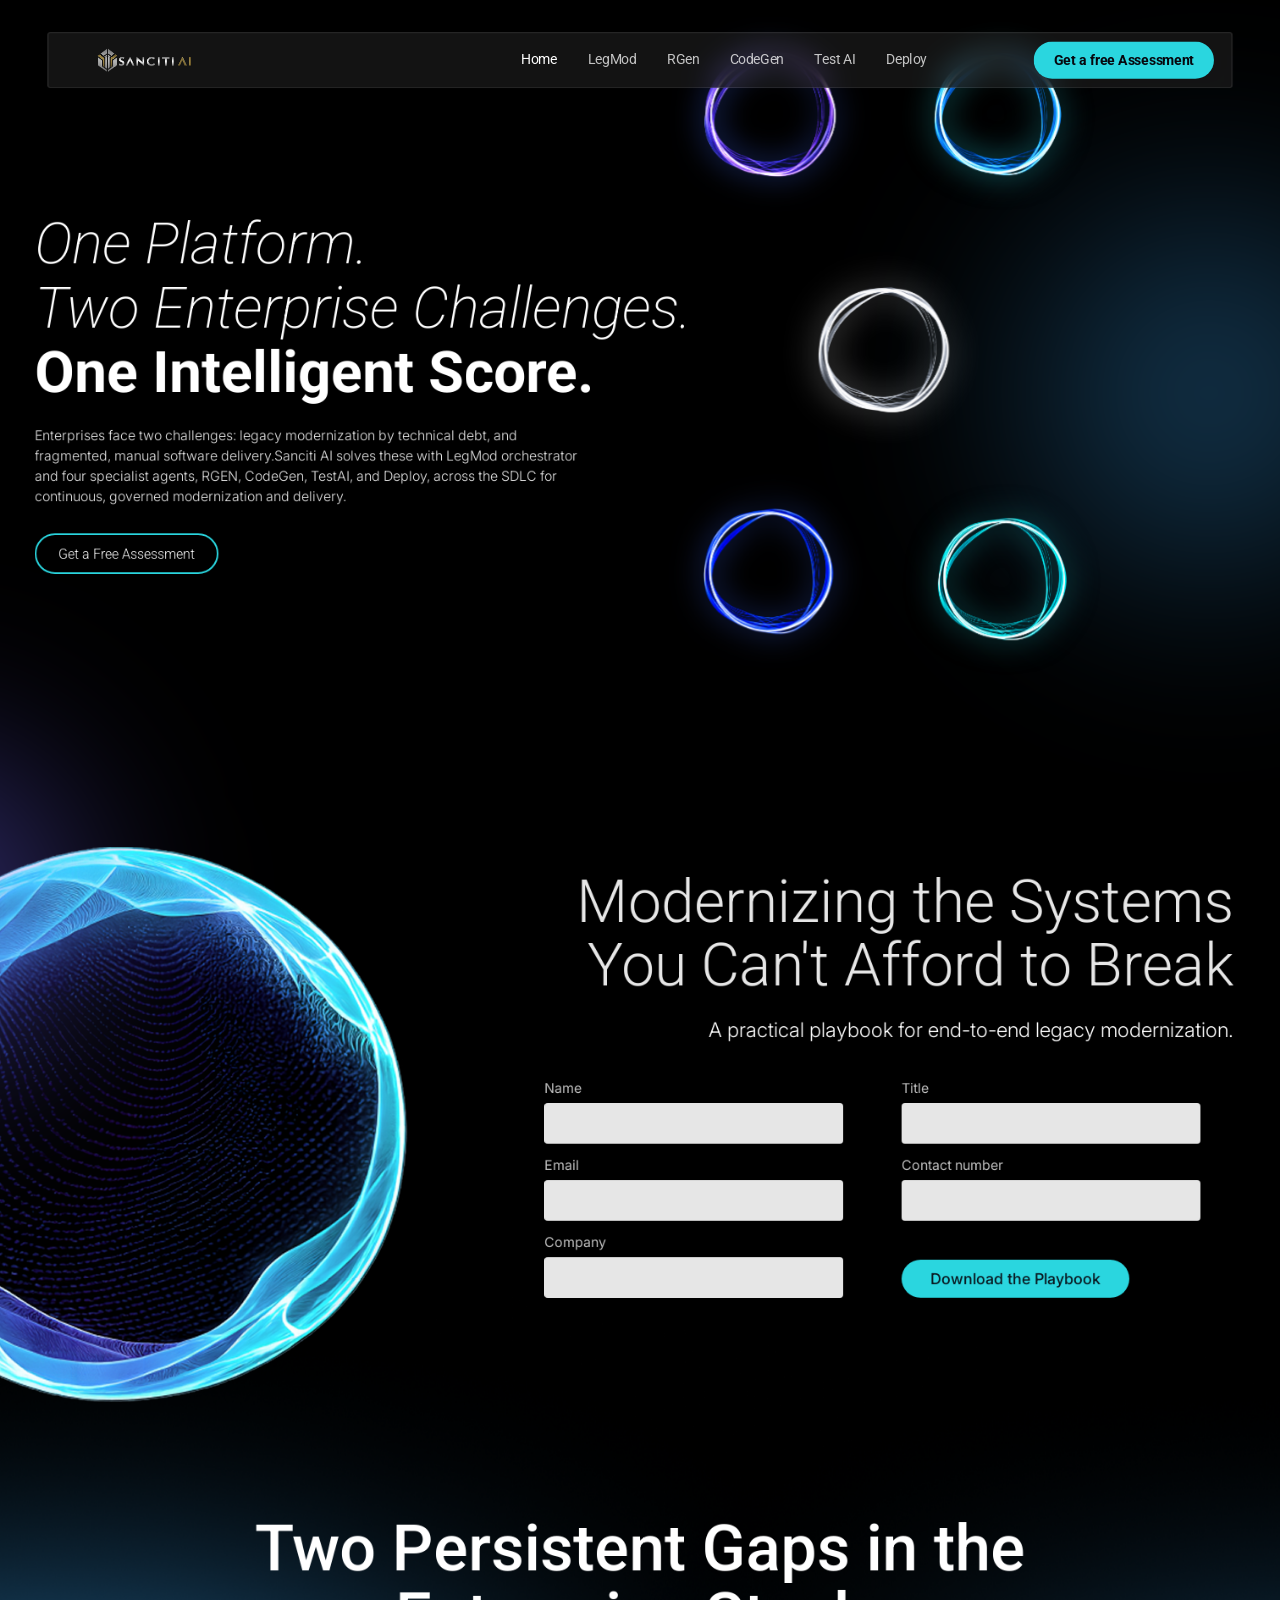
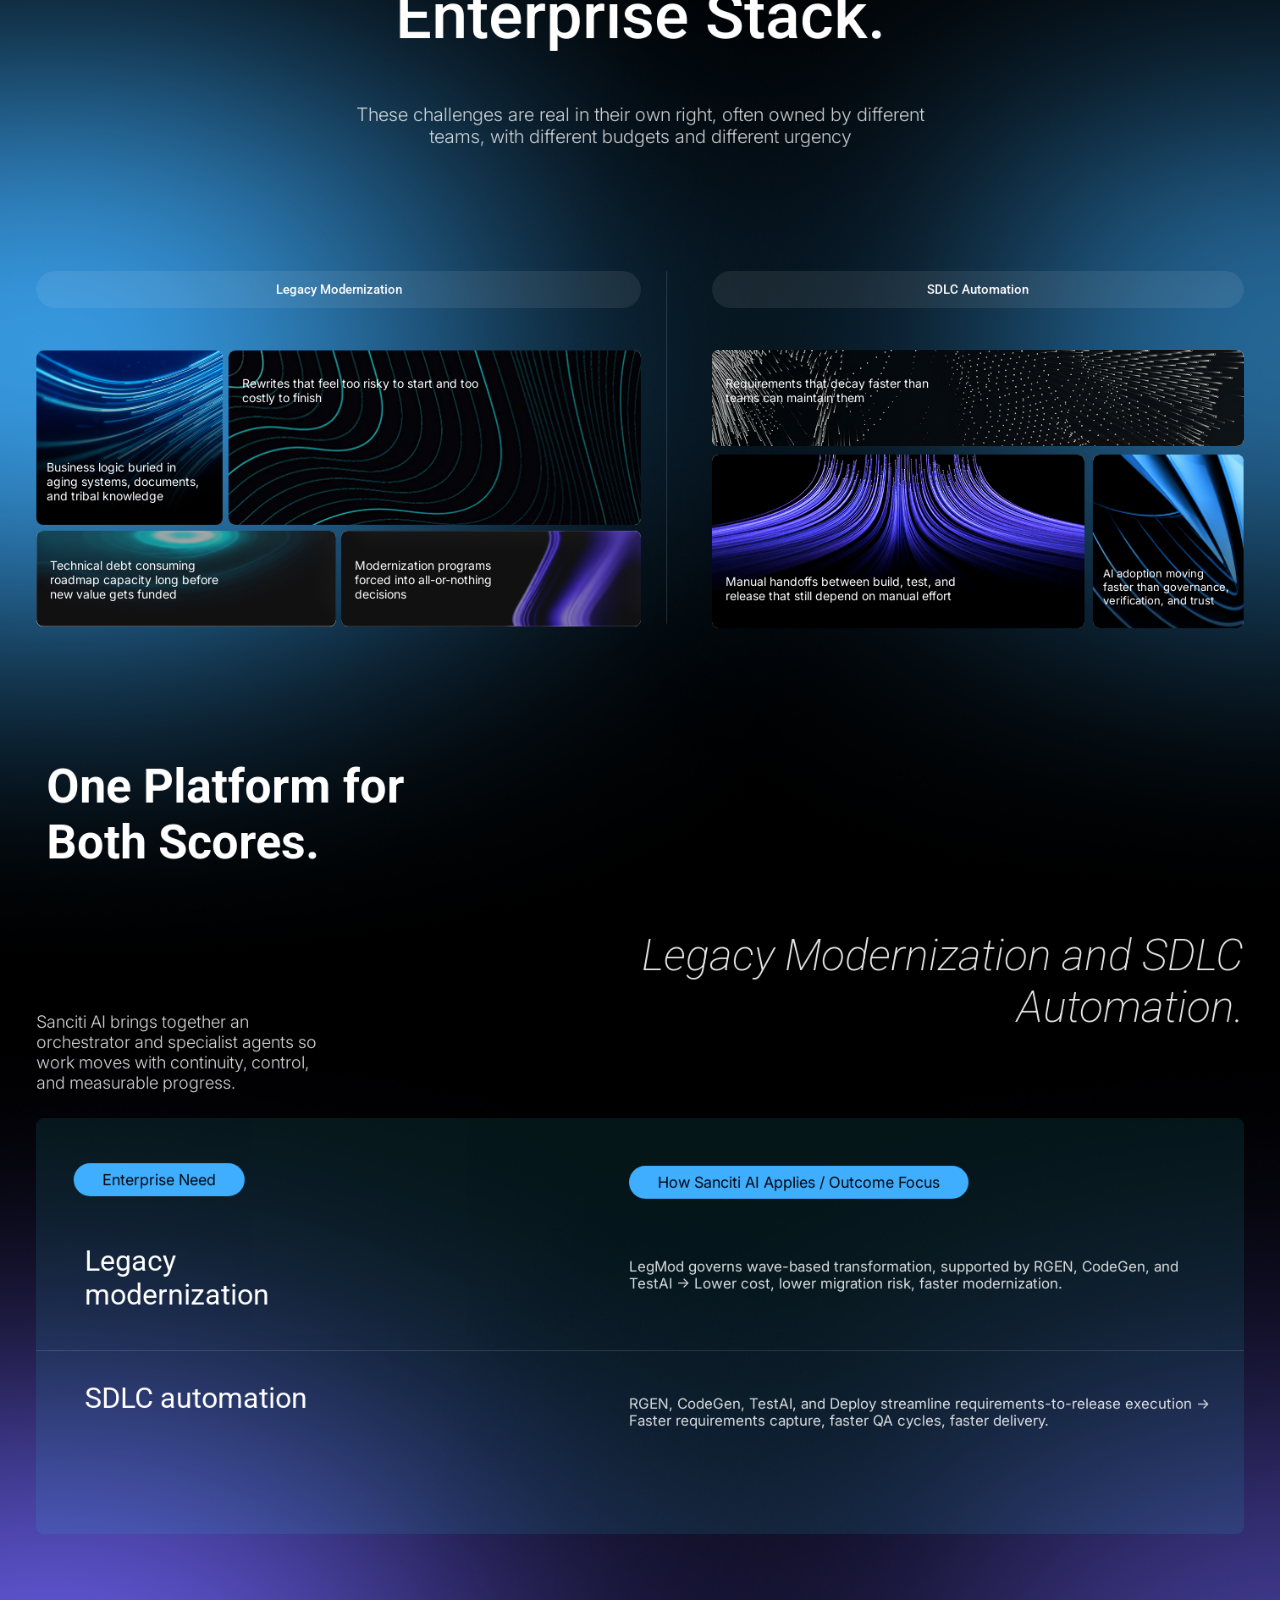
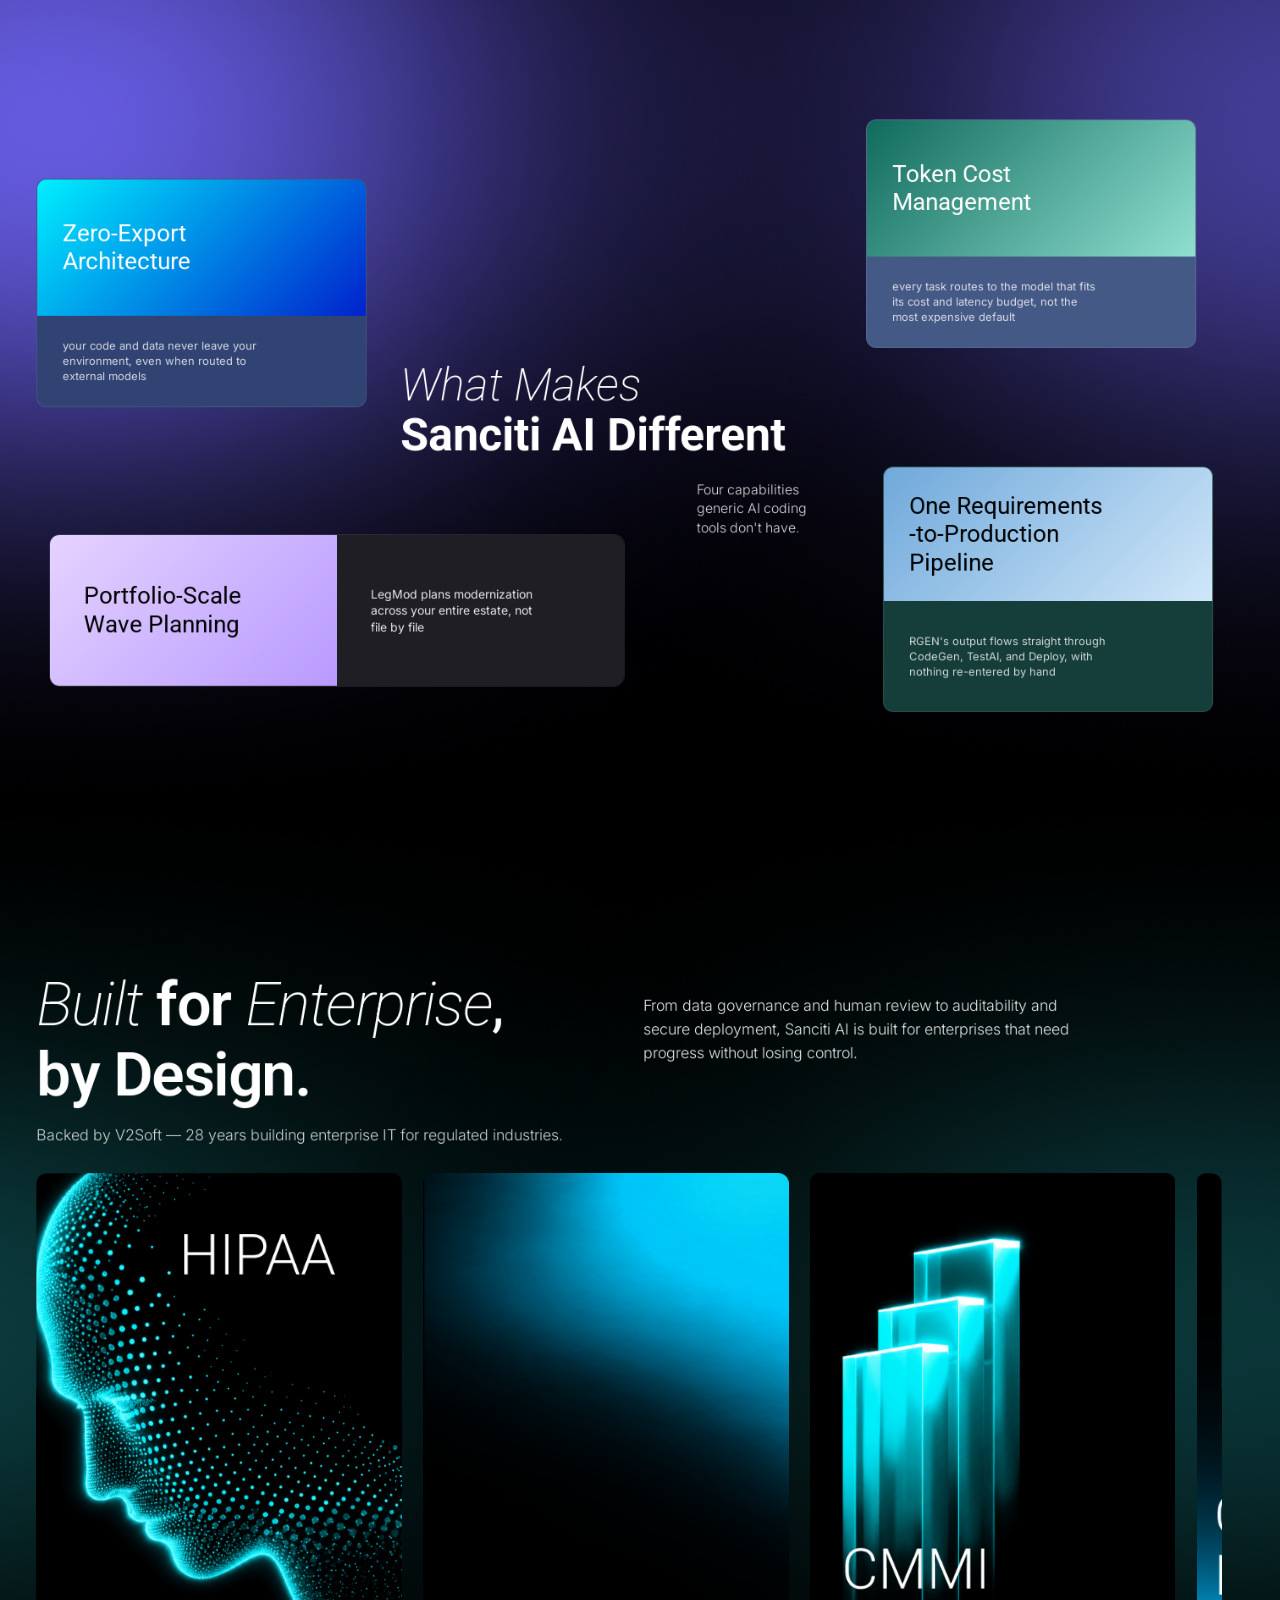
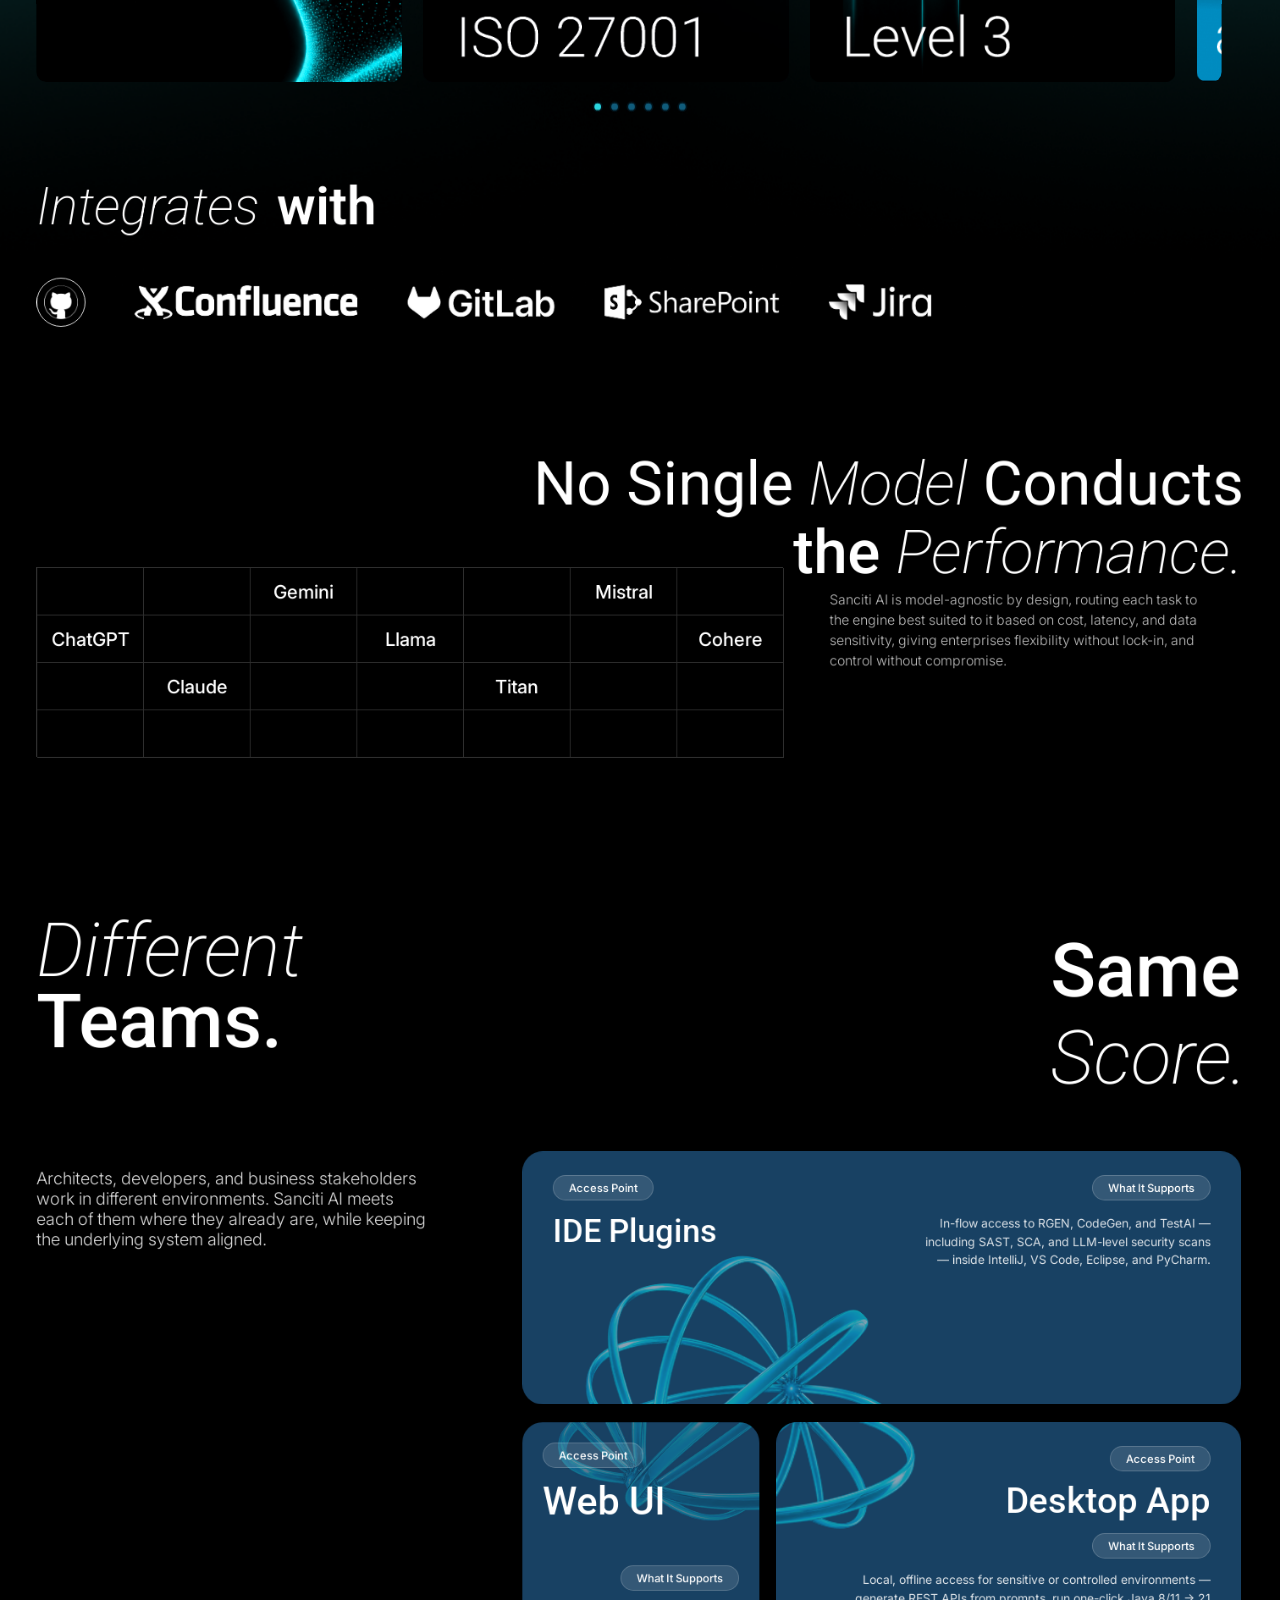
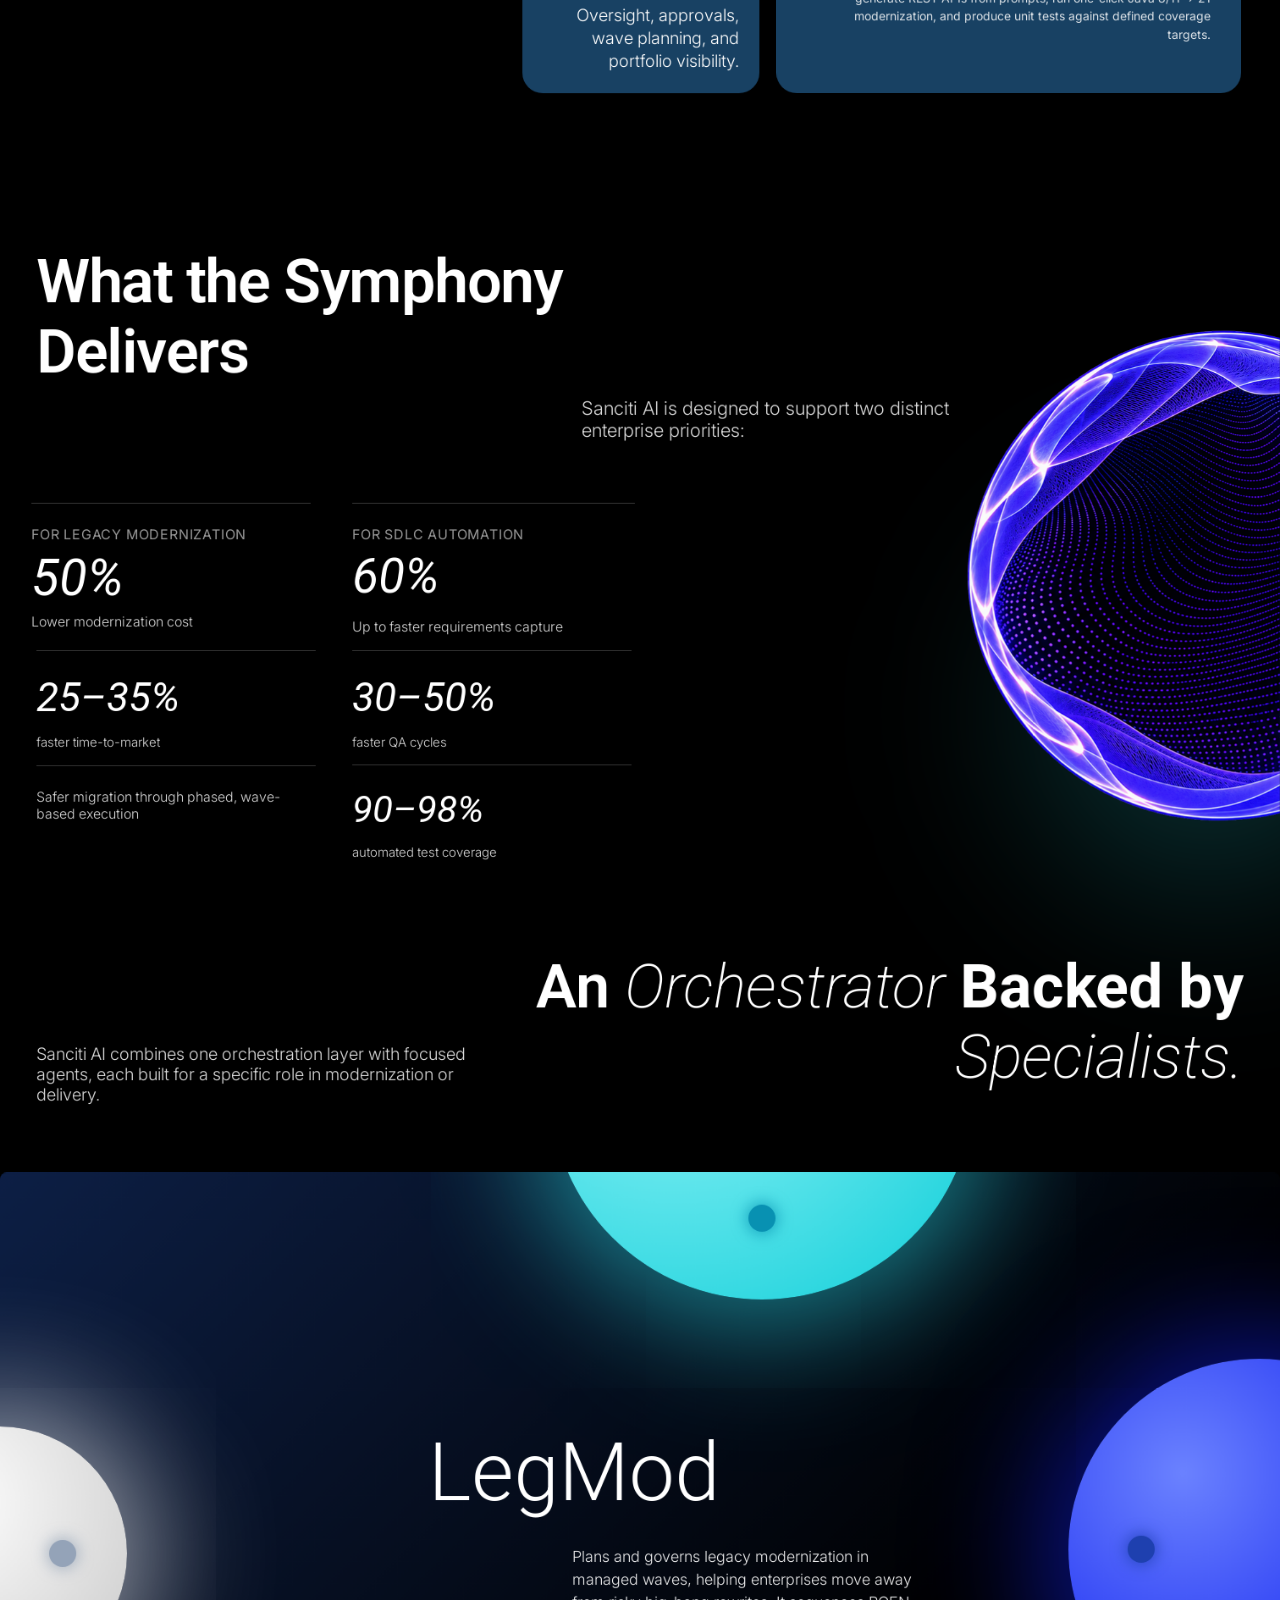
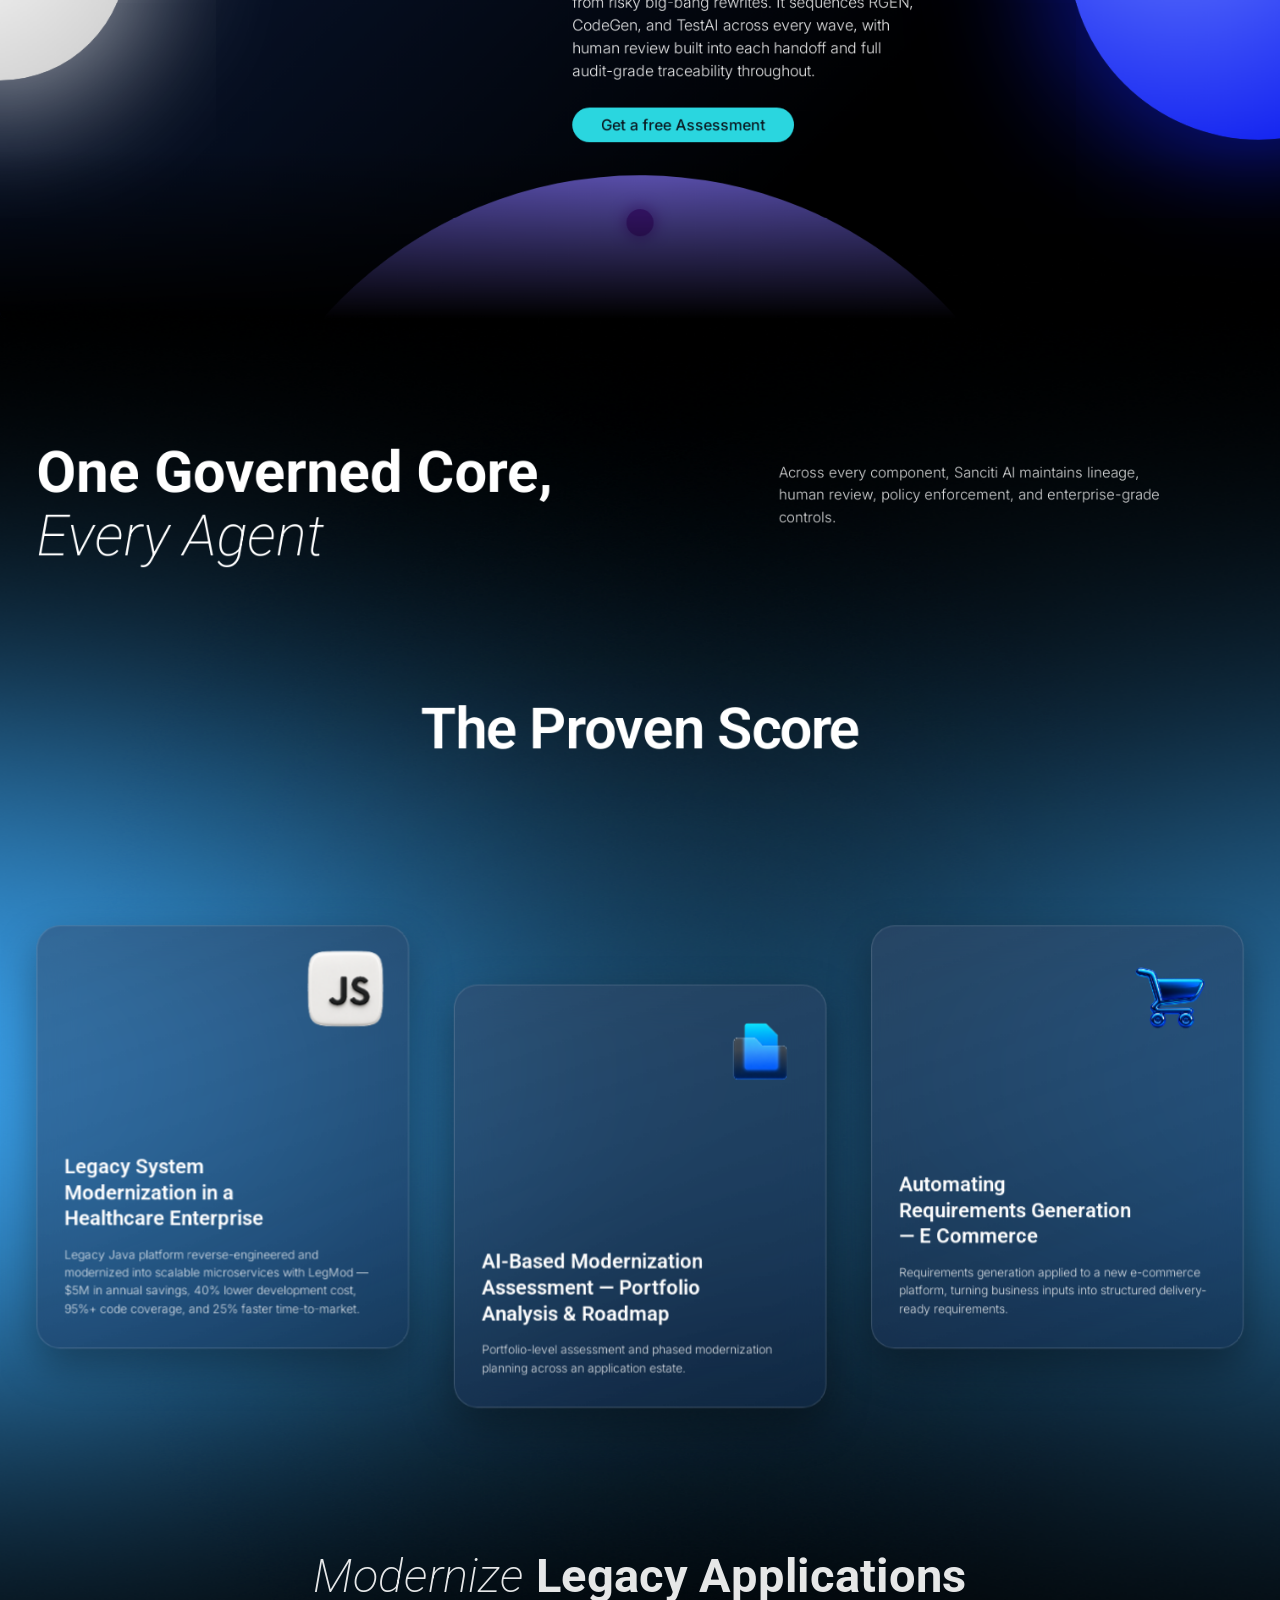
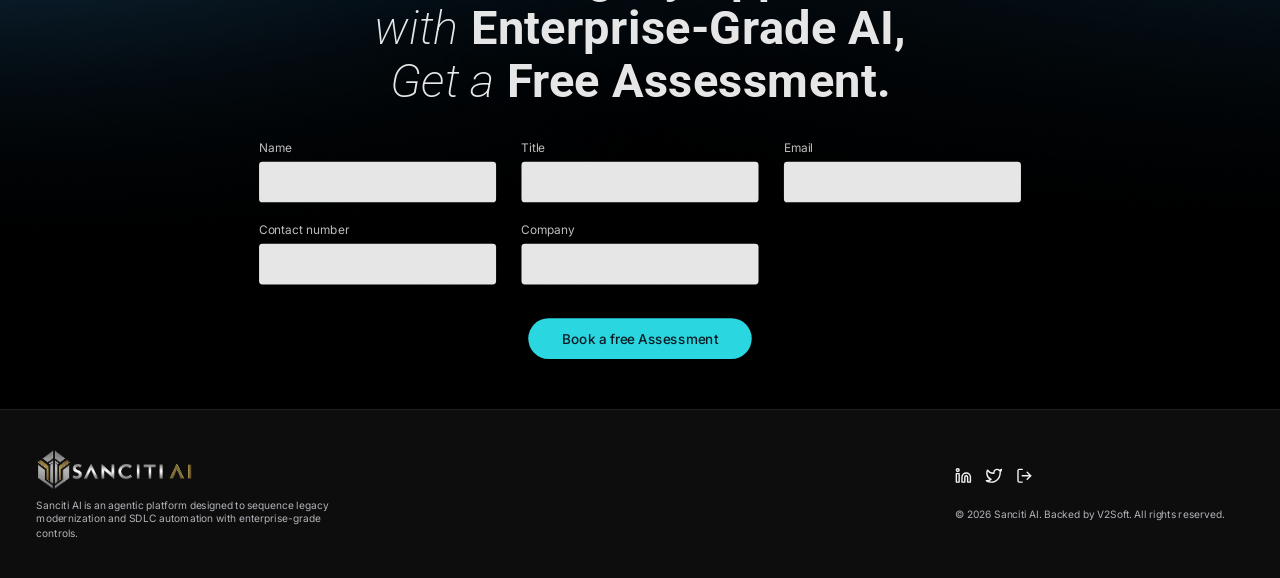
==== index.html @ f38baa2f "fix: use margin auto instead of transform for centering desktop nav to resolve bounding box overflow" ====
<!DOCTYPE html>

<html lang="en">

<head>
  <!-- Google Tag Manager -->
  <script>(function(w,d,s,l,i){w[l]=w[l]||[];w[l].push({'gtm.start':
  new Date().getTime(),event:'gtm.js'});var f=d.getElementsByTagName(s)[0],
  j=d.createElement(s),dl=l!='dataLayer'?'&l='+l:'';j.async=true;j.src=
  'https://www.googletagmanager.com/gtm.js?id='+i+dl;f.parentNode.insertBefore(j,f);
  })(window,document,'script','dataLayer','GTM-WQG8M7VG');</script>
  <!-- End Google Tag Manager -->
  <meta charset="utf-8" />
  <meta content="width=device-width, initial-scale=1.0" name="viewport" />
  <title>Sanciti AI — Agentic Legacy Modernization &amp; SDLC Automation</title>
  <link href="https://fonts.googleapis.com" rel="preconnect" />
  <link crossorigin="" href="https://fonts.gstatic.com" rel="preconnect" />
  <link
    href="https://fonts.googleapis.com/css2?family=Inter:ital,wght@0,300;0,400;0,500;0,600;1,300&amp;family=Roboto:ital,wght@0,100;0,200;0,300;0,400;0,500;0,700;1,100;1,200;1,300;1,400&amp;display=swap"
    rel="stylesheet" />
  <link href="assets/css/style.css" rel="stylesheet" />
</head>

<body>
  <!-- Google Tag Manager (noscript) -->
  <noscript><iframe src="https://www.googletagmanager.com/ns.html?id=GTM-WQG8M7VG"
  height="0" width="0" style="display:none;visibility:hidden"></iframe></noscript>
  <!-- End Google Tag Manager (noscript) -->
  <!-- ================= MOBILE HEADER (< 768px) ================= -->
  <header class="mobile-header" id="mobileHeader">
    <div class="mobile-header-inner">
      <a class="mobile-logo" href="index.html" aria-label="Sanciti AI">
        <img alt="Sanciti AI" src="assets/img/sancitiailogo.png" />
      </a>
      <div class="mobile-header-right">
        <a class="mobile-demo-btn pill" href="#playbook" id="mobileDemoBtn" onclick="scrollToAssessment(event)" style="background:var(--cyan);">
          <span style="color:var(--ink);">Get a free Assessment</span>
        </a>
        <button class="mobile-menu-toggle" id="mobileMenuToggle" aria-label="Toggle navigation" aria-expanded="false"
          onclick="toggleMobileMenu()">
          <span class="hamburger-bar"></span>
          <span class="hamburger-bar"></span>
          <span class="hamburger-bar"></span>
        </button>
      </div>
    </div>
    <!-- Mobile Navigation Drawer -->
    <div class="mobile-nav-drawer" id="mobileNavDrawer">
      <nav class="mobile-nav-links font-disp">
        <a href="index.html" class="mobile-nav-item active">Home</a>
        <a href="legmod.html" class="mobile-nav-item ">LegMod</a>
        <a href="rgen.html" class="mobile-nav-item ">RGen</a>
        <a href="codegen.html" class="mobile-nav-item ">CodeGen</a>
        <a href="testai.html" class="mobile-nav-item ">Test AI</a>
        <a href="deploy.html" class="mobile-nav-item ">Deploy</a>
        <div class="mobile-nav-cta pill" onclick="scrollToAssessment(event)" style="background:var(--cyan);">
          <span style="color:var(--ink);">Get a Free Assessment</span>
        </div>
      </nav>
    </div>
  </header>

  <!-- ================= MOBILE HERO SECTION (< 768px) ================= -->
  <section class="mobile-hero-section">
    <!-- Ambient Green Glow on left -->
    <div class="mobile-hero-glow-left">
      <img alt="" src="assets/img/greenbgglowleft.png" />
    </div>

    <div class="mobile-hero-content">
      <div class="mobile-hero-title font-disp">
        <div class="hero-line-italic">One Platform.</div>
        <div class="hero-line-italic">Two Enterprise Challenges.</div>
        <div class="hero-line-bold">One Intelligent Score.</div>
      </div>

      <div class="mobile-hero-desc font-body">
        <p>
          Enterprises are dealing with two pressing realities: legacy systems burdened by risk and technical debt, and
          software delivery cycles that remain fragmented, manual, and hard to govern.
        </p>
        <p>
          Sanciti AI is an agentic AI platform that resolves both — LegMod orchestrates four specialist agents, RGEN,
          CodeGen, TestAI, and Deploy, across the full SDLC, turning end-to-end legacy modernization and delivery into
          one governed, continuous system.
        </p>
      </div>

      <div class="mobile-hero-cta pill" onclick="scrollToAssessment(event)">
        <span>Get a Free Assessment</span>
      </div>

      <div class="mobile-hero-circle-wrap">
        <img class="mobile-hero-circle-img" src="assets/img/bluecirclespin.png" alt="Sanciti Ring" />
      </div>
    </div>
  </section>

  <!-- ================= MOBILE PLAYBOOK SECTION (< 768px) ================= -->
  <section class="mobile-playbook-section" id="playbook">
    <div class="mobile-playbook-content">
      <h2 class="mobile-playbook-title font-disp">
        <span style="font-weight:200; font-style:italic;">Modernize</span> <span style="font-weight:700;">Legacy
          Applications</span><br />
        <span style="font-weight:200; font-style:italic;">with</span> <span style="font-weight:700;">Enterprise-Grade
          AI,</span><br />
        <span style="font-weight:200; font-style:italic;">Get a</span> <span style="font-weight:700;">Free
          Assessment.</span>
      </h2>

      <form class="mobile-playbook-form" action="submit_form.php" method="POST"
        onsubmit="handlePlaybookDownload(event)">
        <input type="hidden" name="source" value="index" />
        <div class="mobile-form-group">
          <label class="mobile-form-label font-body">Name</label>
          <input class="mobile-form-input font-body" name="Name" type="text" placeholder="" required />
        </div>

        <div class="mobile-form-group">
          <label class="mobile-form-label font-body">Title</label>
          <input class="mobile-form-input font-body" name="Title" type="text" placeholder="" required />
        </div>

        <div class="mobile-form-group">
          <label class="mobile-form-label font-body">Email</label>
          <input class="mobile-form-input font-body" name="Email" type="email" placeholder="" required />
        </div>

        <div class="mobile-form-group">
          <label class="mobile-form-label font-body">Contact number</label>
          <input class="mobile-form-input font-body" name="Contact number" type="tel" placeholder="" required />
        </div>

        <div class="mobile-form-group">
          <label class="mobile-form-label font-body">Company</label>
          <input class="mobile-form-input font-body" name="Company" type="text" placeholder="" required />
        </div>
        <button class="mobile-playbook-btn pill" type="submit">
          <span>Book a free Assessment</span>
        </button>
      </form>

      <hr class="mobile-playbook-hr" />
    </div>
  </section>

  <!-- ================= MOBILE GAPS SECTION (< 768px) ================= -->
  <section class="mobile-gaps-section">
    <!-- Ambient Blue Glows for Mobile -->
    <div class="mobile-gaps-glow-left">
      <img src="assets/img/bluebgglowleft.png" alt="" />
    </div>
    <div class="mobile-gaps-glow-right">
      <img src="assets/img/bluebgglowright.png" alt="" />
    </div>

    <div class="mobile-gaps-header">
      <h2 class="mobile-gaps-title font-disp">Two Persistent Gaps in the<br />Enterprise Stack.</h2>
      <p class="mobile-gaps-subtitle font-body">
        These challenges are real in their own right, often owned by different teams, with different budgets and
        different urgency.
      </p>
    </div>

    <!-- Legacy Modernization Card -->
    <div class="mobile-gap-card">
      <div class="mobile-gap-badge font-body">Legacy Modernization</div>
      <div class="mobile-gap-slider-wrapper">
        <div class="mobile-gap-slider">
          <!-- Card 1 -->
          <div class="mobile-inner-card">
            <img src="assets/img/legacymodernizationone.png" alt="" />
            <div class="mobile-inner-overlay"></div>
            <p class="font-body">Business logic buried in aging systems, documents, and tribal knowledge</p>
          </div>
          <!-- Card 2 -->
          <div class="mobile-inner-card">
            <img src="assets/img/legacymodernizationtwo.png" alt="" />
            <div class="mobile-inner-overlay"></div>
            <p class="font-body">Rewrites that feel too risky to start and too costly to finish</p>
          </div>
          <!-- Card 3 -->
          <div class="mobile-inner-card">
            <img src="assets/img/legacymodernizationthree.png" alt="" />
            <div class="mobile-inner-overlay"></div>
            <p class="font-body">Technical debt consuming roadmap capacity long before new value gets funded</p>
          </div>
          <!-- Card 4 -->
          <div class="mobile-inner-card">
            <img src="assets/img/legacymodernizationfour.png" alt="" />
            <div class="mobile-inner-overlay"></div>
            <p class="font-body">Modernization programs forced into all-or-nothing decisions</p>
          </div>
        </div>
      </div>
    </div>

    <!-- SDLC Automation Card -->
    <div class="mobile-gap-card">
      <div class="mobile-gap-badge font-body">SDLC Automation</div>
      <div class="mobile-gap-slider-wrapper">
        <div class="mobile-gap-slider">
          <!-- Card 1 -->
          <div class="mobile-inner-card">
            <img src="assets/img/sdlcautomationone.png" alt="" />
            <div class="mobile-inner-overlay"></div>
            <p class="font-body">Requirements that decay faster than teams can maintain them</p>
          </div>
          <!-- Card 2 -->
          <div class="mobile-inner-card">
            <img src="assets/img/sdlcautomationtwo.png" alt="" />
            <div class="mobile-inner-overlay"></div>
            <p class="font-body">Manual handoffs between build, test, and release that still depend on manual effort</p>
          </div>
          <!-- Card 3 -->
          <div class="mobile-inner-card">
            <img src="assets/img/sdlcautomationthree.png" alt="" />
            <div class="mobile-inner-overlay"></div>
            <p class="font-body">AI adoption moving faster than governance, verification, and trust</p>
          </div>
        </div>
      </div>
    </div>
  </section>

  <!-- ================= MOBILE ONE PLATFORM SECTION (< 768px) ================= -->
  <section class="mobile-platform-section">
    <!-- Background Purple Glows -->
    <div class="mobile-platform-glow-left">
      <img alt="" src="assets/img/purplebgglowleft.png" />
    </div>
    <div class="mobile-platform-glow-right">
      <img alt="" src="assets/img/purplebgglowright.png" />
    </div>

    <div class="mobile-platform-header">
      <h2 class="mobile-platform-title font-disp">One Platform for<br />Both Scores.</h2>
      <div class="mobile-platform-subtitle font-disp">
        Legacy Modernization<br />
        <span style="color: rgba(255,255,255,0.7);">and SDLC Automation.</span>
      </div>
      <p class="mobile-platform-desc font-body">
        Sanciti AI brings together an orchestrator and specialist agents so work moves with continuity, control, and
        measurable progress.
      </p>
    </div>

    <div class="mobile-platform-card">
      <div class="mobile-platform-item">
        <h3 class="font-disp">Legacy Modernization <span>(Enterprise Need)</span></h3>
        <span class="mobile-platform-focus font-body">(How Sanciti AI Applies / Outcome Focus)</span>
        <p class="font-body">LegMod governs wave-based transformation, supported by RGEN, CodeGen, and TestAI &rarr;
          Lower cost, lower migration risk, faster modernization.</p>
      </div>

      <div class="mobile-platform-divider"></div>

      <div class="mobile-platform-item">
        <h3 class="font-disp">SDLC Automation <span>(Enterprise Need)</span></h3>
        <span class="mobile-platform-focus font-body">(How Sanciti AI Applies / Outcome Focus)</span>
        <p class="font-body">RGEN, CodeGen, TestAI, and Deploy streamline requirements-to-release execution &rarr;
          Faster requirements capture, faster QA cycles, faster delivery.</p>
      </div>
    </div>
  </section>

  <!-- ================= MOBILE DIFFERENT SECTION (< 768px) ================= -->
  <section class="mobile-different-section">
    <div class="mobile-different-header">
      <h2 class="mobile-different-title font-disp">What Makes<br /><strong>Sanciti AI Different</strong></h2>
      <p class="mobile-different-subtitle font-body">
        Four capabilities generic AI<br />coding tools don't have.
      </p>
    </div>

    <div class="mobile-different-slider-wrapper">
      <div class="mobile-different-slider">
        <!-- Card 1 -->
        <div class="mobile-diff-card card-blue font-body">
          <h3 class="font-disp">Zero-Export<br />Architecture</h3>
          <p>Your code and data never leave your environment, even when routed to external models.</p>
        </div>
        <!-- Card 2 -->
        <div class="mobile-diff-card card-purple font-body">
          <h3 class="font-disp">Portfolio-Scale<br />Wave Planning</h3>
          <p>LegMod plans modernization across your entire estate, not file by file.</p>
        </div>
        <!-- Card 3 -->
        <div class="mobile-diff-card card-cyan font-body">
          <h3 class="font-disp">Token Cost<br />Management</h3>
          <p>Every task routes to the model that fits its cost and latency budget, not the most expensive default.</p>
        </div>
        <!-- Card 4 -->
        <div class="mobile-diff-card card-lightblue font-body">
          <h3 class="font-disp">One Requirements-to-<br />Production Pipeline</h3>
          <p>RGEN's output flows straight through CodeGen, TestAI, and Deploy, with nothing re-entered by hand.</p>
        </div>
      </div>
    </div>
  </section>

  <!-- ================= MOBILE BUILT FOR ENTERPRISE SECTION (< 768px) ================= -->
  <section class="mobile-enterprise-section">
    <div class="mobile-enterprise-header">
      <h2 class="mobile-enterprise-title font-disp">
        <span style="font-style:italic; font-weight:300;">Built</span> <strong>for</strong> <span
          style="font-style:italic; font-weight:300;">Enterprise,</span><br />
        <strong>by Design.</strong>
      </h2>
      <p class="mobile-enterprise-desc font-body">
        From data governance and human review to auditability and secure deployment, Sanciti AI is built for enterprises
        that need progress without losing control.
      </p>
      <p class="mobile-enterprise-subdesc font-body">
        Backed by V2Soft — 28 years building enterprise IT for regulated industries.
      </p>
    </div>

    <div class="mobile-enterprise-slider-wrapper">
      <div class="mobile-enterprise-slider">
        <!-- 1. HIPAA Card -->
        <div class="mobile-ent-card">
          <img alt="HIPAA" src="assets/img/hipaa.png" />
        </div>

        <!-- 2. ISO 27001 Card -->
        <div class="mobile-ent-card">
          <img alt="ISO 27001" src="assets/img/iso.png" />
        </div>

        <!-- 3. CMMI Level 3 Card -->
        <div class="mobile-ent-card">
          <img alt="CMMI Level 3" src="assets/img/cmmi.png" />
        </div>

        <!-- 4. OWASP & NIST alignment Card -->
        <div class="mobile-ent-card">
          <img alt="OWASP & NIST alignment" src="assets/img/owasp_nist.png" />
        </div>

        <!-- 5. Single-tenant VPC security Card -->
        <div class="mobile-ent-card">
          <img alt="Single-tenant VPC security" src="assets/img/single_tenant.png" />
        </div>

        <!-- 6. Audit-grade traceability Card -->
        <div class="mobile-ent-card">
          <img alt="Audit-grade traceability" src="assets/img/audit_grade.png" />
        </div>
      </div>
    </div>

    <!-- Dots Pagination -->
    <div id="mobile-ent-dots" class="mobile-slider-dots"
      style="display:flex; justify-content:center; gap:8px; margin-top:24px; padding-bottom:12px;">
      <div class="slider-dot active" onclick="scrollToEntCard(0, true)"
        style="width:12px; height:12px; border-radius:50%; background:#2ad6df; border:2px solid #00121a; cursor:pointer; transition:0.3s;">
      </div>
      <div class="slider-dot" onclick="scrollToEntCard(1, true)"
        style="width:12px; height:12px; border-radius:50%; background:#105b7a; border:2px solid #00121a; cursor:pointer; transition:0.3s;">
      </div>
      <div class="slider-dot" onclick="scrollToEntCard(2, true)"
        style="width:12px; height:12px; border-radius:50%; background:#105b7a; border:2px solid #00121a; cursor:pointer; transition:0.3s;">
      </div>
      <div class="slider-dot" onclick="scrollToEntCard(3, true)"
        style="width:12px; height:12px; border-radius:50%; background:#105b7a; border:2px solid #00121a; cursor:pointer; transition:0.3s;">
      </div>
      <div class="slider-dot" onclick="scrollToEntCard(4, true)"
        style="width:12px; height:12px; border-radius:50%; background:#105b7a; border:2px solid #00121a; cursor:pointer; transition:0.3s;">
      </div>
      <div class="slider-dot" onclick="scrollToEntCard(5, true)"
        style="width:12px; height:12px; border-radius:50%; background:#105b7a; border:2px solid #00121a; cursor:pointer; transition:0.3s;">
      </div>
    </div>
  </section>

  <!-- ================= MOBILE INTEGRATES WITH SECTION (< 768px) ================= -->
  <section class="mobile-integrates-section">
    <h2 class="mobile-integrates-title font-disp">
      <span>INTEGRATES</span> <strong>WITH</strong>
    </h2>

    <div class="mobile-integrates-logos">
      <!-- Row 1: GitHub, Confluence, GitLab -->
      <div class="mobile-integrates-row">
        <div class="mobile-logo-github">
          <img alt="GitHub" src="assets/img/github.png" />
        </div>
        <div class="mobile-logo-item">
          <img alt="Confluence" src="assets/img/confluence.png" />
        </div>
        <div class="mobile-logo-item">
          <img alt="GitLab" src="assets/img/gitlab.png" />
        </div>
      </div>

      <!-- Row 2: SharePoint, Jira -->
      <div class="mobile-integrates-row">
        <div class="mobile-logo-item">
          <img alt="SharePoint" src="assets/img/sharepoint.png" />
        </div>
        <div class="mobile-logo-item">
          <img alt="Jira" src="assets/img/jira.png" />
        </div>
      </div>
    </div>
  </section>

  <!-- ================= MOBILE NO SINGLE MODEL SECTION (< 768px) ================= -->
  <section class="mobile-nomodel-section">
    <!-- Blue Glow overlaying both sections -->
    <div
      style="position: absolute; left: -500px; top: -600px; width: 1600px; height: 1600px; z-index: -1; pointer-events: none; animation: glowFloat 8s infinite alternate ease-in-out;">
      <img src="assets/img/bluebgglowleft.png" alt=""
        style="width: 100%; height: 100%; object-fit: contain; opacity: 1;" />
    </div>

    <h2 class="mobile-nomodel-title font-disp">
      <strong>No Single</strong> <span>Model</span> <strong>Conducts the</strong><br />
      <span>Performance.</span>
    </h2>
    <p class="mobile-nomodel-desc font-body">
      Sanciti AI is model-agnostic by design, routing each task to the engine best suited to it based on cost, latency,
      and data sensitivity, giving enterprises flexibility without lock-in, and control without compromise.
    </p>

    <div class="mobile-nomodel-grid">
      <!-- Row 1 -->
      <div class="mobile-nomodel-cell">ChatGPT</div>
      <div class="mobile-nomodel-cell"></div>
      <div class="mobile-nomodel-cell">Gemini</div>
      <div class="mobile-nomodel-cell"></div>
      <div class="mobile-nomodel-cell">Cohere</div>
      <!-- Row 2 -->
      <div class="mobile-nomodel-cell"></div>
      <div class="mobile-nomodel-cell">Claude</div>
      <div class="mobile-nomodel-cell"></div>
      <div class="mobile-nomodel-cell">Llama</div>
      <div class="mobile-nomodel-cell"></div>
      <!-- Row 3 -->
      <div class="mobile-nomodel-cell"></div>
      <div class="mobile-nomodel-cell"></div>
      <div class="mobile-nomodel-cell"></div>
      <div class="mobile-nomodel-cell"></div>
      <div class="mobile-nomodel-cell">Titan</div>
      <!-- Row 4 -->
      <div class="mobile-nomodel-cell"></div>
      <div class="mobile-nomodel-cell"></div>
      <div class="mobile-nomodel-cell"></div>
      <div class="mobile-nomodel-cell">Mistral</div>
      <div class="mobile-nomodel-cell"></div>
    </div>
  </section>

  <!-- ================= MOBILE DIFFERENT TEAMS SECTION (< 768px) ================= -->
  <section class="mobile-teams-section">
    <h2 class="mobile-teams-title font-disp">
      <span>Different</span> Teams.<br />
      <strong>Same Score.</strong>
    </h2>
    <p class="mobile-teams-desc font-body">
      Architects, developers, and business stakeholders work in different environments. Sanciti AI meets each of them
      where they already are, while keeping the underlying system aligned.
    </p>

    <div class="mobile-teams-cards">
      <!-- Card 1: IDE Plugins -->
      <div class="mobile-team-card">
        <h3 class="team-card-title font-disp">
          IDE Plugins<br />
          <span>(Access Point)</span>
        </h3>
        <p class="team-card-subtitle font-body">What it supports</p>
        <p class="team-card-desc font-body">
          In-flow access to RGEN, CodeGen, and TestAI — including SAST, SCA, and LLM-level security scans — inside
          IntelliJ, VS Code, Eclipse, and PyCharm.
        </p>
      </div>

      <!-- Card 2: Desktop App -->
      <div class="mobile-team-card">
        <h3 class="team-card-title font-disp">
          Desktop App<br />
          <span>(Access Point)</span>
        </h3>
        <p class="team-card-subtitle font-body">What it supports</p>
        <p class="team-card-desc font-body">
          Local, offline access for sensitive or controlled environments — generate REST APIs from prompts, run
          one-click Java 8/11 → 21 modernization, and produce unit tests against defined coverage targets.
        </p>
      </div>

      <!-- Card 3: Web UI -->
      <div class="mobile-team-card">
        <h3 class="team-card-title font-disp">
          Web UI<br />
          <span>(Access Point)</span>
        </h3>
        <p class="team-card-subtitle font-body">What it supports</p>
        <p class="team-card-desc font-body">
          Oversight, approvals, wave planning, and portfolio visibility.
        </p>
      </div>
    </div>

    <!-- Dots Pagination -->
    <div id="mobile-team-dots" class="mobile-slider-dots"
      style="display:flex; justify-content:center; gap:8px; margin-top:24px; padding-bottom:12px;">
      <div class="slider-dot active" onclick="scrollToTeamCard(0)"
        style="width:12px; height:12px; border-radius:50%; background:#2ad6df; border:2px solid #00121a; cursor:pointer; transition:0.3s;">
      </div>
      <div class="slider-dot" onclick="scrollToTeamCard(1)"
        style="width:12px; height:12px; border-radius:50%; background:#105b7a; border:2px solid #00121a; cursor:pointer; transition:0.3s;">
      </div>
      <div class="slider-dot" onclick="scrollToTeamCard(2)"
        style="width:12px; height:12px; border-radius:50%; background:#105b7a; border:2px solid #00121a; cursor:pointer; transition:0.3s;">
      </div>
    </div>
  </section>

  <!-- ================= MOBILE SYMPHONY SECTION (< 768px) ================= -->
  <section class="mobile-symphony-section">
    <!-- Right side glow and image -->
    <div class="mobile-symphony-glow"></div>
    <img src="assets/img/symphonydelivers.png" class="mobile-symphony-graphic" alt="" />

    <!-- Header Content -->
    <div class="mobile-symphony-header">
      <h2 class="mobile-symphony-title font-disp">What the Symphony<br />Delivers</h2>
      <p class="mobile-symphony-subtitle font-body">Sanciti AI is designed<br />to support two distinct<br />enterprise
        priorities:</p>
    </div>

    <!-- Legacy Modernization -->
    <div class="mobile-symphony-group">
      <h3 class="symphony-group-title font-body">For Legacy Modernization</h3>

      <div class="symphony-stat-item">
        <p class="symphony-stat-value font-disp">50%</p>
        <p class="symphony-stat-desc font-body">Lower modernization cost</p>
      </div>

      <div class="symphony-stat-item">
        <p class="symphony-stat-value font-disp">25-35%</p>
        <p class="symphony-stat-desc font-body">faster time-to-market</p>
      </div>
    </div>

    <!-- SDLC Automation -->
    <div class="mobile-symphony-group">
      <h3 class="symphony-group-title font-body">For SDLC Automation</h3>

      <div class="symphony-stat-item">
        <p class="symphony-stat-value font-disp">60%</p>
        <p class="symphony-stat-desc font-body">Up to 60% faster requirements<br />capture</p>
      </div>

      <div class="symphony-stat-item">
        <p class="symphony-stat-value font-disp">30-50%</p>
        <p class="symphony-stat-desc font-body">faster QA cycles</p>
      </div>

      <div class="symphony-stat-item">
        <p class="symphony-stat-value font-disp">90-98%</p>
        <p class="symphony-stat-desc font-body">automated test coverage</p>
      </div>
    </div>
  </section>

  <!-- ================= MOBILE ORCHESTRATOR SECTION (< 768px) ================= -->
  <section class="mobile-orchestrator-section">
    <!-- Ambient Blue Glows for Mobile Orchestrator Section -->
    <div class="mobile-orch-glow-left">
      <img src="assets/img/bluebgglowleft.png" alt="" />
    </div>
    <div class="mobile-orch-glow-right">
      <img src="assets/img/bluebgglowright.png" alt="" />
    </div>

    <h2 class="mobile-orchestrator-title font-disp">
      <strong>An</strong> <span>Orchestrator</span> <strong>Backed<br />by</strong> <span>Specialists.</span>
    </h2>
    <p class="mobile-orchestrator-desc font-body">
      Sanciti AI combines one orchestration layer with focused agents, each built for a specific role in modernization
      or delivery.
    </p>
  </section>


  <div id="scaler">
    <div id="stage">
      <!-- ================= NAV ================= -->
      <div class="abs desktop-nav" style="left:0; right:0; margin:0 auto; top:38px; width:1400px; height:66px; z-index:50;">
        <div class="abs"
          style="left:0; top:0; width:100%; height:100%; background:rgba(30, 30, 30, 0.65); backdrop-filter:blur(16px); -webkit-backdrop-filter:blur(16px); border:1px solid rgba(255, 255, 255, 0.15); border-radius:4px;">
        </div>
        <a class="abs" href="index.html"
          style="left:59px; top:17px; display:flex; align-items:center; z-index:10;">
          <img alt="Sanciti AI" src="assets/img/sancitiailogo.png"
            style="height:32px; width:auto; object-fit:contain;" />
        </a>
        <div class="abs font-disp desktop-nav-menu"
          style="display:flex; align-items:center; left:560px; top:23px; width:600px; font-size:16px; gap:36px; color:#fff;">
          <span class="nav-link" style="color:#fff; cursor:pointer;" onclick="window.location.href='index.html';">Home</span>
          <span class="nav-link" style="color:rgba(255,255,255,.75); cursor:pointer;" onclick="window.location.href='legmod.html';">LegMod</span>
          <span class="nav-link" style="color:rgba(255,255,255,.75); cursor:pointer;" onclick="window.location.href='rgen.html';">RGen</span>
          <span class="nav-link" style="color:rgba(255,255,255,.75); cursor:pointer;" onclick="window.location.href='codegen.html';">CodeGen</span>
          <span class="nav-link" style="color:rgba(255,255,255,.75); cursor:pointer;" onclick="window.location.href='testai.html';">Test AI</span>
          <span class="nav-link" style="color:rgba(255,255,255,.75); cursor:pointer;" onclick="window.location.href='deploy.html';">Deploy</span>
        </div>
        <div class="abs pill"
          style="right:22px; top:11px; padding:0 24px; height:44px; background:var(--cyan); border-radius:999px; display:flex; align-items:center; justify-content:center; cursor:pointer;"
          onclick="scrollToAssessment(event)">
          <span class="font-disp" style="color:var(--ink); font-size:16px; font-weight:bold; white-space:nowrap;">Get a free Assessment</span>
        </div>
      </div>
      <!-- ================= HERO ================= -->
      <div class="abs desktop-hero" style="left:0; top:0; width:1512px; height:990px; z-index:1;">
        <div class="abs glow float-slower pulse"
          style="left:-382px; top:793px; width:569px; height:564px; background:radial-gradient(circle, rgba(115,104,255,.55), transparent 70%);">
        </div>
        <div class="abs glow float-slow"
          style="right:-260px; top:120px; width:687px; height:687px; background:radial-gradient(circle, rgba(63,174,255,.35), transparent 70%);">
        </div>
        <div class="abs reveal hero-text-section" style="left:41px; width:800px; display:flex; flex-direction:column;">
          <div class="font-disp" style="font-size:68px; line-height:1.12; color:#fff;">
            <div style="font-weight:200; font-style:italic;">One Platform.</div>
            <div style="font-weight:200; font-style:italic;">Two Enterprise Challenges.</div>
            <div style="font-weight:700;">One Intelligent Score.</div>
          </div>
          <p class="font-body"
            style="margin:24px 0 0; width:660px; font-size:16px; font-weight:300; line-height:1.5; color:rgba(255,255,255,.9);">
            Enterprises face two challenges: legacy modernization by technical debt, and fragmented, manual software
            delivery.Sanciti AI solves these with LegMod orchestrator and four specialist agents, RGEN, CodeGen, TestAI,
            and Deploy, across the SDLC for continuous, governed modernization and delivery.
          </p>
          <div class="pill" onclick="scrollToAssessment(event)"
            style="margin:32px 0 0; width:fit-content; border:2px solid var(--cyan); border-radius:70px; padding:12px 26px; cursor:pointer;">
            <span class="font-disp" style="font-weight:300; font-size:16px;">Get a Free Assessment</span>
          </div>
        </div>
        <div class="abs" style="left:772px; top:-100px; width:545px; height:750px; overflow:visible;">
          <!-- ring 1: blue -->
          <div class="abs hero-ring delay1" style="left:47px; top:145px; width:180px; height:180px;">
            <img src="assets/img/bluecirclespin.png" alt=""
              style="width:100%; height:100%; object-fit:contain; animation: spin-cw 16s linear infinite; filter: drop-shadow(0 0 18px rgba(63,110,255,.55));" />
          </div>
          <!-- ring 2: light blue -->
          <div class="abs hero-ring delay2" style="left:317px; top:145px; width:180px; height:180px;">
            <img src="assets/img/lbluecirclespin.png" alt=""
              style="width:100%; height:100%; object-fit:contain; animation: spin-ccw 20s linear infinite; filter: drop-shadow(0 0 18px rgba(42,214,223,.55));" />
          </div>
          <!-- ring 3: white, centre -->
          <div class="abs hero-ring delay3" style="left:182px; top:420px; width:180px; height:180px;">
            <img src="assets/img/whitecirclespin.png" alt=""
              style="width:100%; height:100%; object-fit:contain; animation: spin-cw 24s linear infinite; filter: drop-shadow(0 0 20px rgba(255,255,255,.45));" />
          </div>
          <!-- ring 4: blue, partial (bleeds below fold) -->
          <div class="abs hero-ring delay4" style="left:47px; top:685px; width:180px; height:180px;">
            <img src="assets/img/dbluecirclespin.png" alt=""
              style="width:100%; height:100%; object-fit:contain; animation: spin-ccw 18s linear infinite; filter: drop-shadow(0 0 18px rgba(63,110,255,.5));" />
          </div>
          <!-- ring 5: teal, partial (bleeds below fold) -->
          <div class="abs hero-ring delay5" style="left:317px; top:685px; width:180px; height:180px;">
            <img src="assets/img/greencirclespin.png" alt=""
              style="width:100%; height:100%; object-fit:contain; animation: spin-cw 22s linear infinite; filter: drop-shadow(0 0 18px rgba(42,214,223,.5));" />
          </div>
        </div>
      </div>
      <!-- decorative blob between hero and gaps -->
      <div class="abs glow float-slowest"
        style="left:-494px; top:391px; width:984px; height:658px; overflow:hidden; opacity:.8;">
        <img alt="" src="assets/img/image_2.png" style="width:100%; height:100%; object-fit:cover;" />
      </div>
      <!-- ================= TWO PERSISTENT GAPS ================= -->

      <!-- ================= MODERNIZING PLAYBOOK ================= -->
      <div id="playbook-desktop" class="abs desktop-playbook" style="left:0; top:990px; width:1512px; height:680px;">
        <div class="abs reveal"
          style="left:0; top:11px; width:560px; height:658px; overflow:hidden; opacity:1; display:flex; align-items:center; justify-content:flex-start;">
          <img alt="" src="assets/img/modernizing thesystems.png"
            style="max-width:100%; max-height:100%; object-fit:contain; object-position:left center;" />
        </div>
        <div class="abs reveal" style="left:643px; top:38px; width:814px;">
          <div style="text-align:right;">
            <p class="font-disp"
              style="font-size:70px; font-weight:300; color:rgba(255,255,255,.9); line-height:1.07; margin:0;">
              Modernizing the Systems<br />You Can't Afford to Break</p>
            <p class="font-body" style="font-size:24px; font-weight:300; margin-top:24px;">A practical playbook for
              end-to-end legacy modernization.</p>
          </div>
          <form action="submit_form.php" method="POST"
            style="display:grid; grid-template-columns:1fr 1fr; gap:15px 30px; margin-top:44px;"
            onsubmit="handlePlaybookDownload(event)">
            <input type="hidden" name="source" value="index" />
            <div style="display:flex; flex-direction:column; gap:8px;">
              <span class="font-body" style="font-size:16px; color:rgba(255,255,255,.75);">Name</span>
              <input name="Name"
                style="height:48px; width:90%; background:rgba(255,255,255,.9); border:none; border-radius:4px; padding:0 16px; font-size:16px;"
                type="text" required />
            </div>
            <div style="display:flex; flex-direction:column; gap:8px;">
              <span class="font-body" style="font-size:16px; color:rgba(255,255,255,.75);">Title</span>
              <input name="Title"
                style="height:48px; width:90%; background:rgba(255,255,255,.9); border:none; border-radius:4px; padding:0 16px; font-size:16px;"
                type="text" required />
            </div>
            <div style="display:flex; flex-direction:column; gap:8px;">
              <span class="font-body" style="font-size:16px; color:rgba(255,255,255,.75);">Email</span>
              <input name="Email"
                style="height:48px; width:90%; background:rgba(255,255,255,.9); border:none; border-radius:4px; padding:0 16px; font-size:16px;"
                type="email" required />
            </div>
            <div style="display:flex; flex-direction:column; gap:8px;">
              <span class="font-body" style="font-size:16px; color:rgba(255,255,255,.75);">Contact number</span>
              <input name="Contact number"
                style="height:48px; width:90%; background:rgba(255,255,255,.9); border:none; border-radius:4px; padding:0 16px; font-size:16px;"
                type="tel" required />
            </div>
            <div style="display:flex; flex-direction:column; gap:8px;">
              <span class="font-body" style="font-size:16px; color:rgba(255,255,255,.75);">Company</span>
              <input name="Company"
                style="height:48px; width:90%; background:rgba(255,255,255,.9); border:none; border-radius:4px; padding:0 16px; font-size:16px;"
                type="text" required />
            </div>
            <div style="display:flex; align-items:flex-end;">
              <button type="submit" class="pill"
                style="padding:12px 34px; background:var(--cyan); border:none; border-radius:50px; text-align:center; cursor:pointer;">
                <span class="font-body" style="font-size:18px; color:rgba(7,7,14,.9); font-weight:500;">Download the
                  Playbook</span>
              </button>
            </div>
          </form>
        </div>
      </div>
      <div class="abs desktop-gaps" style="left:0; top:1790px; width:1512px; height:1000px;">
        <!-- Background Ambient Blue Glows (Left and Right - Max Scope) -->
        <div class="abs"
          style="left:-260px; top:-260px; width:1450px; height:1550px; pointer-events:none; z-index:0; opacity:1; overflow:hidden;">
          <img alt="" src="assets/img/bluebgglowleft.png" style="width:100%; height:100%; object-fit:fill;" />
        </div>
        <div class="abs"
          style="right:-180px; top:-200px; width:1100px; height:1420px; pointer-events:none; z-index:0; opacity:1; overflow:hidden;">
          <img alt="" src="assets/img/bluebgglowright.png" style="width:100%; height:100%; object-fit:fill;" />
        </div>

        <div class="abs reveal font-disp"
          style="left:249px; top:0px; width:1014px; text-align:center; font-size:76px; font-weight:500; line-height:1.05; position:relative; z-index:1;">
          Two Persistent Gaps in the Enterprise Stack.
        </div>
        <p class="abs reveal font-body"
          style="left:406px; top:200px; width:700px; text-align:center; font-size:22px; font-weight:300; color:rgba(255,255,255,.8);">
          These challenges are real in their own right, often owned by different teams, with different budgets and
          different urgency
        </p>
        <!-- badges -->
        <div class="abs reveal"
          style="left:43px; top:420px; width:714px; height:44px; background:rgba(255,255,255,.08); border-radius:65px; display:flex; align-items:center; justify-content:center;">
          <span class="font-disp" style="font-size:15px; font-weight:500;">Legacy Modernization</span>
        </div>
        <div class="abs reveal"
          style="left:841px; top:420px; width:628px; height:44px; background:rgba(255,255,255,.08); border-radius:65px; display:flex; align-items:center; justify-content:center;">
          <span class="font-disp" style="font-size:15px; font-weight:500;">SDLC Automation</span>
        </div>
        <div class="abs" style="left:787px; top:420px; width:1px; height:417px; background:rgba(255,255,255,.15);">
        </div>
        <!-- legacy modernization cards -->
        <div class="abs reveal card"
          style="left:43px; top:514px; width:220px; height:206px; border-radius:8px; overflow:hidden; background:#fff;">
          <img alt="" src="assets/img/legacymodernizationone.png" style="width:100%;height:100%;object-fit:cover;" />
          <div class="abs"
            style="left:0;top:0;width:100%;height:100%; background:linear-gradient(to bottom, rgba(0,0,0,0) 40%, rgba(0,0,0,.95));">
          </div>
          <p class="abs font-body" style="left:12px; bottom:12px; width:180px; font-size:14px; color:#fff;">Business
            logic buried in aging systems, documents, and tribal knowledge</p>
        </div>
        <div class="abs reveal card"
          style="left:270px; top:514px; width:487px; height:206px; border-radius:8px; overflow:hidden; background:#fff;">
          <img alt="" src="assets/img/legacymodernizationtwo.png" style="width:100%;height:100%;object-fit:cover;" />
          <div class="abs" style="left:0;top:0;width:100%;height:100%; background:rgba(0,0,0,.15);"></div>
          <p class="abs font-body"
            style="left:16px; top:16px; width:300px; font-size:14px; text-align:left; color:#fff;">Rewrites
            that feel too risky to start and too costly to finish</p>
        </div>
        <div class="abs reveal card"
          style="left:43px; top:727px; width:354px; height:113px; border-radius:8px; overflow:hidden; background:#fff;">
          <img alt="" src="assets/img/legacymodernizationthree.png"
            style="width:100%;height:100%;object-fit:cover; position:absolute;" />
          <div class="abs" style="left:0;top:0;width:100%;height:100%; background:rgba(0,0,0,.3);"></div>
          <p class="abs font-body" style="left:16px; bottom:16px; width:220px; font-size:14px; color:#fff;">Technical
            debt consuming
            roadmap capacity long before new value gets funded</p>
        </div>
        <div class="abs reveal card"
          style="left:403px; top:727px; width:354px; height:113px; border-radius:8px; overflow:hidden; background:#fff;">
          <img alt="" src="assets/img/legacymodernizationfour.png"
            style="width:100%;height:100%;object-fit:cover; position:absolute;" />
          <div class="abs" style="left:0;top:0;width:100%;height:100%; background:rgba(0,0,0,.3);"></div>
          <p class="abs font-body" style="left:16px; bottom:16px; width:200px; font-size:14px; color:#fff;">
            Modernization programs
            forced into all-or-nothing decisions</p>
        </div>
        <!-- SDLC automation cards -->
        <div class="abs reveal card"
          style="left:841px; top:514px; width:628px; height:113px; border-radius:8px; overflow:hidden; background:#fff;">
          <img alt="" src="assets/img/sdlcautomationone.png" style="width:100%;height:100%;object-fit:cover;" />
          <div class="abs" style="left:0;top:0;width:100%;height:100%; background:rgba(0,0,0,.15);"></div>
          <p class="abs font-body"
            style="left:16px; top:16px; width:250px; font-size:14px; text-align:left; color:#fff;">
            Requirements that decay faster than teams can maintain them</p>
        </div>
        <div class="abs reveal card"
          style="left:841px; top:637px; width:440px; height:205px; border-radius:8px; overflow:hidden; background:#fff;">
          <img alt="" src="assets/img/sdlcautomationtwo.png" style="width:100%;height:100%;object-fit:cover;" />
          <div class="abs"
            style="left:0;top:0;width:100%;height:100%; background:linear-gradient(to bottom, rgba(0,0,0,0) 45%, rgba(0,0,0,.7));">
          </div>
          <p class="abs font-body"
            style="left:16px; bottom:16px; width:280px; font-size:14px; text-align:left; color:#fff;">
            Manual handoffs between build, test, and release that still depend on manual effort</p>
        </div>
        <div class="abs reveal card"
          style="left:1291px; top:637px; width:178px; height:205px; border-radius:8px; overflow:hidden; background:#fff;">
          <img alt="" src="assets/img/sdlcautomationthree.png" style="width:100%;height:100%;object-fit:cover;" />
          <div class="abs"
            style="left:0;top:0;width:100%;height:100%; background:linear-gradient(to bottom, rgba(0,0,0,0) 25%, rgba(0,0,0,.7));">
          </div>
          <p class="abs font-body" style="left:12px; bottom:12px; width:150px; font-size:13px; color:#fff;">AI adoption
            moving
            faster than governance, verification, and trust</p>
        </div>
      </div>
      <!-- ================= PURPLE AMBIENT BACKGROUND GLOWS ================= -->
      <div class="abs desktop-glows"
        style="left:-300px; top:3050px; width:1550px; height:1750px; pointer-events:none; z-index:0; opacity:1; overflow:hidden;">
        <img alt="" src="assets/img/purplebgglowleft.png" style="width:100%; height:100%; object-fit:fill;" />
      </div>
      <div class="abs desktop-glows"
        style="right:-220px; top:3050px; width:1350px; height:1750px; pointer-events:none; z-index:0; opacity:1; overflow:hidden;">
        <img alt="" src="assets/img/purplebgglowright.png" style="width:100%; height:100%; object-fit:fill;" />
      </div>
      <!-- ================= ONE PLATFORM FOR BOTH SCORES ================= -->
      <div class="abs desktop-platform" style="left:43px; top:2786px; width:1426px; height:920px;">
        <p class="abs reveal font-body"
          style="left:0; top:279px; width:334px; font-size:20px; font-weight:300; color:rgba(255,255,255,.85);">
          Sanciti AI brings together an orchestrator and specialist agents so work moves with continuity, control, and
          measurable progress.
        </p>
        <div class="abs reveal font-disp"
          style="right:0; top:202px; width:926px; font-style:italic; font-weight:200; font-size:52px; text-align:right; color:rgba(255,255,255,.9);">
          Legacy Modernization and SDLC Automation.
        </div>
        <div class="abs reveal font-disp" style="left:12px; top:0; width:634px; font-size:56px; font-weight:700;">
          One Platform for<br />Both Scores.
        </div>
        <div class="abs reveal"
          style="left:0; top:425px; width:1426px; height:491px; background:rgba(42,214,223,.10); border-radius:8px;">
          <div class="abs"
            style="left:44px; top:53px; height:39px; padding:0 34px; background:var(--blue); border-radius:50px; display:flex; align-items:center;">
            <span class="font-body" style="font-size:18px; color:var(--ink);">Enterprise Need</span>
          </div>
          <div class="abs"
            style="left:700px; top:56px; height:39px; padding:0 34px; background:var(--blue); border-radius:50px; display:flex; align-items:center;">
            <span class="font-body" style="font-size:18px; color:var(--ink);">How Sanciti AI Applies / Outcome
              Focus</span>
          </div>
          <div class="abs" style="left:0; top:274px; width:1426px; height:1px; background:rgba(255,255,255,.15);"></div>
          <div class="abs" style="left:57px; top:148px; width:280px;">
            <div class="font-disp" style="font-size:34px;">Legacy<br />modernization</div>
          </div>
          <p class="abs font-body"
            style="left:700px; top:148px; width:700px; font-size:17px; color:rgba(255,255,255,.85);">LegMod governs
            wave-based transformation, supported by RGEN, CodeGen, and TestAI → Lower cost, lower migration risk, faster
            modernization.</p>
          <div class="abs" style="left:57px; top:310px; width:280px;">
            <div class="font-disp" style="font-size:34px;">SDLC automation</div>
          </div>
          <p class="abs font-body"
            style="left:700px; top:310px; width:700px; font-size:17px; color:rgba(255,255,255,.85);">RGEN, CodeGen,
            TestAI, and Deploy streamline requirements-to-release execution → Faster requirements capture, faster QA
            cycles, faster delivery.</p>
        </div>
      </div>
      <!-- ================= WHAT MAKES SANCITI AI DIFFERENT ================= -->
      <div class="abs desktop-different" style="left:43px; top:3871px; width:1426px; height:870px;">
        <p class="abs reveal font-disp" style="left:430px; top:280px; width:500px; font-size:54px; line-height:1.1;">
          <span style="font-style:italic; font-weight:200;">What Makes</span><br />
          <span style="font-weight:700;">Sanciti AI Different</span>
        </p>
        <p class="abs reveal font-body"
          style="left:780px; top:460px; width:220px; font-size:16px; font-weight:300; color:rgba(255,255,255,.85); line-height:1.4;">
          Four capabilities<br />generic AI coding<br />tools don't have.
        </p>

        <!-- card 1: Zero-Export Architecture -->
        <div class="abs reveal card"
          style="left:0px; top:120px; width:390px; height:270px; border-radius:12px; overflow:hidden; border:1px solid rgba(255,255,255,0.1); background:#304373;">
          <div
            style="position:relative; height:60%; width:100%; padding:30px; display:flex; flex-direction:column; justify-content:center; overflow:hidden; background:linear-gradient(135deg, #00f0ff 0%, #0022cc 100%);">
            <video autoplay loop muted playsinline
              style="position:absolute; top:0; left:0; width:100%; height:100%; object-fit:cover; z-index:1;">
              <source src="assets/vids/zeroexportarchitecture.mp4" type="video/mp4" />
            </video>
            <div style="position:relative; z-index:2;">
              <p class="font-disp" style="font-size:28px; line-height:1.2; color:#fff;">Zero-Export<br />Architecture
              </p>
            </div>
          </div>
          <div
            style="height:40%; width:100%; padding:20px 30px; display:flex; flex-direction:column; justify-content:center;">
            <p class="font-body" style="font-size:13px; color:rgba(255,255,255,.8); line-height:1.4;">your code and data
              never leave your<br />environment, even when routed to<br />external models</p>
          </div>
        </div>

        <!-- card 2: Portfolio-Scale Wave Planning -->
        <div class="abs reveal card"
          style="left:15px; top:540px; width:680px; height:180px; border-radius:12px; overflow:hidden; border:1px solid rgba(255,255,255,0.1); display:flex;">
          <div
            style="position:relative; flex:1; padding:40px; display:flex; flex-direction:column; justify-content:center; overflow:hidden; background:linear-gradient(135deg, #e6d3ff 0%, #b89aff 100%);">
            <video autoplay loop muted playsinline
              style="position:absolute; top:0; left:0; width:100%; height:100%; object-fit:cover; z-index:1;">
              <source src="assets/vids/portfolioscalewaveplanning.mp4" type="video/mp4" />
            </video>
            <div style="position:relative; z-index:2;">
              <p class="font-disp" style="font-size:28px; line-height:1.2; color:#000;">Portfolio-Scale<br />Wave
                Planning
              </p>
            </div>
          </div>
          <div
            style="flex:1; padding:40px; display:flex; flex-direction:column; justify-content:center; background:#1e1e24;">
            <p class="font-body" style="font-size:14px; color:rgba(255,255,255,.9); line-height:1.4;">LegMod plans
              modernization<br />across your entire estate, not<br />file by file</p>
          </div>
        </div>

        <!-- card 3: Token Cost Management -->
        <div class="abs reveal card"
          style="left:980px; top:50px; width:390px; height:270px; border-radius:12px; overflow:hidden; border:1px solid rgba(255,255,255,0.1); background:#455986;">
          <div
            style="position:relative; height:60%; width:100%; padding:30px; display:flex; flex-direction:column; justify-content:center; overflow:hidden; background:linear-gradient(135deg, #106b5d 0%, #90e0d0 100%);">
            <video autoplay loop muted playsinline
              style="position:absolute; top:0; left:0; width:100%; height:100%; object-fit:cover; z-index:1;">
              <source src="assets/vids/tokencostmanagement.mp4" type="video/mp4" />
            </video>
            <div style="position:relative; z-index:2;">
              <p class="font-disp" style="font-size:28px; line-height:1.2; color:#fff;">Token Cost<br />Management</p>
            </div>
          </div>
          <div
            style="height:40%; width:100%; padding:20px 30px; display:flex; flex-direction:column; justify-content:center;">
            <p class="font-body" style="font-size:13px; color:rgba(255,255,255,.8); line-height:1.4;">every task routes
              to the model that fits<br />its cost and latency budget, not the<br />most expensive default</p>
          </div>
        </div>

        <!-- card 4: One Requirements-to-Production Pipeline -->
        <div class="abs reveal card"
          style="left:1000px; top:460px; width:390px; height:290px; border-radius:12px; overflow:hidden; border:1px solid rgba(255,255,255,0.1); background:#153d39;">
          <div
            style="position:relative; height:55%; width:100%; padding:30px; display:flex; flex-direction:column; justify-content:center; overflow:hidden; background:linear-gradient(135deg, #70a9db 0%, #d0e7f9 100%);">
            <video autoplay loop muted playsinline
              style="position:absolute; top:0; left:0; width:100%; height:100%; object-fit:cover; z-index:1;">
              <source src="assets/vids/requirementsroduction.mp4" type="video/mp4" />
            </video>
            <div style="position:relative; z-index:2;">
              <p class="font-disp" style="font-size:28px; line-height:1.2; color:#000;">One
                Requirements<br />-to-Production<br />Pipeline</p>
            </div>
          </div>
          <div
            style="height:45%; width:100%; padding:20px 30px; display:flex; flex-direction:column; justify-content:center;">
            <p class="font-body" style="font-size:13px; color:rgba(255,255,255,.8); line-height:1.4;">RGEN's output
              flows straight through<br />CodeGen, TestAI, and Deploy, with<br />nothing re-entered by hand</p>
          </div>
        </div>
      </div>
      <!-- ================= BUILT FOR ENTERPRISE ================= -->
      <div class="abs desktop-enterprise" style="left:0; top:4850px; width:1512px; height:970px;">
        <!-- Background Ambient Green Glows (Left and Right - Max Scope) -->
        <div class="abs"
          style="left:-320px; top:-200px; width:1550px; height:1400px; pointer-events:none; z-index:0; opacity:1; overflow:hidden;">
          <img alt="" src="assets/img/greenbgglowleft.png" style="width:100%; height:100%; object-fit:fill;" />
        </div>
        <div class="abs"
          style="right:-250px; top:-200px; width:1500px; height:1400px; pointer-events:none; z-index:0; opacity:1; overflow:hidden;">
          <img alt="" src="assets/img/greenbgglowright.png" style="width:100%; height:100%; object-fit:fill;" />
        </div>
        <p class="abs reveal font-disp"
          style="left:43px; top:4px; width:650px; font-size:72px; line-height:1.15; color:#fff; letter-spacing:-0.02em;">
          <span style="font-style:italic; font-weight:200;">Built</span> <span style="font-weight:600;">for</span> <span
            style="font-style:italic; font-weight:200;">Enterprise</span>,<br />
          <span style="font-weight:600;">by Design.</span>
        </p>
        <p class="abs reveal font-body"
          style="left:760px; top:86px; width:527px; font-size:18px; line-height:1.55; font-weight:300; color:rgba(255,255,255,.9);">
          From data governance and human review to auditability and secure deployment, Sanciti AI is built for
          enterprises that need progress without losing control.
        </p>
        <p class="abs reveal font-body"
          style="left:43px; top:242px; width:711px; font-size:18px; font-weight:300; color:rgba(255,255,255,.8);">
          Backed by V2Soft — 28 years building enterprise IT for regulated industries.
        </p>
        <div class="abs reveal cert-scroll"
          style="left:43px; top:316px; width:1400px; height:601px; display:flex; gap:25px; overflow-x:auto; overflow-y:hidden; border-radius:12px; scroll-snap-type:x proximity; cursor:grab;">
          <!-- 1. HIPAA Card -->
          <div
            style="flex:0 0 432px; height:601px; position:relative; overflow:hidden; background:#0a0a0a; scroll-snap-align:start; border-radius:12px;">
            <img alt="HIPAA" src="assets/img/hipaa.png"
              style="position:absolute; inset:0; width:100%; height:100%; object-fit:cover;" />
          </div>

          <!-- 2. ISO 27001 Card -->
          <div
            style="flex:0 0 432px; height:601px; position:relative; overflow:hidden; background:#000814; scroll-snap-align:start; border-radius:12px;">
            <img alt="ISO 27001" src="assets/img/iso.png"
              style="position:absolute; inset:0; width:100%; height:100%; object-fit:cover;" />
          </div>

          <!-- 3. CMMI Level 3 Card -->
          <div
            style="flex:0 0 432px; height:601px; position:relative; overflow:hidden; background:#000; scroll-snap-align:start; border-radius:12px;">
            <img alt="CMMI Level 3" src="assets/img/cmmi.png"
              style="position:absolute; inset:0; width:100%; height:100%; object-fit:cover;" />
          </div>

          <!-- 4. OWASP & NIST alignment Card -->
          <div
            style="flex:0 0 432px; height:601px; position:relative; overflow:hidden; background:#000; scroll-snap-align:start; border-radius:12px;">
            <img alt="OWASP & NIST alignment" src="assets/img/owasp_nist.png"
              style="position:absolute; inset:0; width:100%; height:100%; object-fit:cover;" />
          </div>

          <!-- 5. Single-tenant VPC security Card -->
          <div
            style="flex:0 0 432px; height:601px; position:relative; overflow:hidden; background:#000; scroll-snap-align:start; border-radius:12px;">
            <img alt="Single-tenant VPC security" src="assets/img/single_tenant.png"
              style="position:absolute; inset:0; width:100%; height:100%; object-fit:cover;" />
          </div>

          <!-- 6. Audit-grade traceability Card -->
          <div
            style="flex:0 0 432px; height:601px; position:relative; overflow:hidden; background:#000; scroll-snap-align:start; border-radius:12px;">
            <img alt="Audit-grade traceability" src="assets/img/audit_grade.png"
              style="position:absolute; inset:0; width:100%; height:100%; object-fit:cover;" />
          </div>
        </div>
        <!-- Desktop Dots Pagination -->
        <div id="desktop-ent-dots" class="abs"
          style="left:0; top:940px; width:100%; display:flex; justify-content:center; gap:8px;">
          <div class="slider-dot active" onclick="scrollToEntCard(0, false)"
            style="width:12px; height:12px; border-radius:50%; background:#2ad6df; border:2px solid #00121a; cursor:pointer; transition:0.3s;">
          </div>
          <div class="slider-dot" onclick="scrollToEntCard(1, false)"
            style="width:12px; height:12px; border-radius:50%; background:#105b7a; border:2px solid #00121a; cursor:pointer; transition:0.3s;">
          </div>
          <div class="slider-dot" onclick="scrollToEntCard(2, false)"
            style="width:12px; height:12px; border-radius:50%; background:#105b7a; border:2px solid #00121a; cursor:pointer; transition:0.3s;">
          </div>
          <div class="slider-dot" onclick="scrollToEntCard(3, false)"
            style="width:12px; height:12px; border-radius:50%; background:#105b7a; border:2px solid #00121a; cursor:pointer; transition:0.3s;">
          </div>
          <div class="slider-dot" onclick="scrollToEntCard(4, false)"
            style="width:12px; height:12px; border-radius:50%; background:#105b7a; border:2px solid #00121a; cursor:pointer; transition:0.3s;">
          </div>
          <div class="slider-dot" onclick="scrollToEntCard(5, false)"
            style="width:12px; height:12px; border-radius:50%; background:#105b7a; border:2px solid #00121a; cursor:pointer; transition:0.3s;">
          </div>
        </div>
      </div>
      <!-- ================= INTEGRATES WITH ================= -->
      <div class="abs reveal desktop-integrates" style="left:43px; top:5880px; width:1400px; height:250px;">
        <p class="font-disp" style="font-size:62px; line-height:1.1; margin:0 0 50px 0; color:#fff;">
          <span style="font-style:italic; font-weight:200;">Integrates</span> <span
            style="font-weight:600; margin-left:6px;">with</span>
        </p>
        <div style="display:flex; align-items:center; gap:58px;">
          <!-- 1. GitHub with circular outline -->
          <div
            style="width:58px; height:58px; border-radius:50%; border:1.5px solid rgba(255,255,255,0.85); display:flex; align-items:center; justify-content:center; flex-shrink:0;">
            <img alt="GitHub" src="assets/img/github.png" style="width:40px; height:40px; object-fit:contain;" />
          </div>
          <!-- 2. Confluence -->
          <img alt="Confluence" src="assets/img/confluence.png" style="height:40px; object-fit:contain;" />
          <!-- 3. GitLab -->
          <img alt="GitLab" src="assets/img/gitlab.png" style="height:40px; object-fit:contain;" />
          <!-- 4. SharePoint -->
          <img alt="SharePoint" src="assets/img/sharepoint.png" style="height:42px; object-fit:contain;" />
          <!-- 5. Jira -->
          <img alt="Jira" src="assets/img/jira.png" style="height:42px; object-fit:contain;" />
        </div>
      </div>
      <!-- ================= NO SINGLE MODEL ================= -->
      <div class="abs desktop-nomodel" style="left:0; top:6160px; width:1512px; height:1400px;">
        <!-- Top-Right: Display Title -->
        <p class="abs reveal font-disp"
          style="right:43px; top:-30px; width:920px; font-size:72px; line-height:1.12; text-align:right; color:#fff;">
          No Single <span style="font-style:italic; font-weight:200;">Model</span> Conducts<br />
          <span style="font-weight:500;">the</span> <span
            style="font-style:italic; font-weight:200;">Performance.</span>
        </p>

        <!-- Bottom-Left: 7x4 Model Matrix Grid -->
        <div class="abs reveal"
          style="left:43px; top:180px; width:882px; height:224px; display:grid; grid-template-columns: repeat(7, 126px); grid-template-rows: repeat(4, 56px); border-top:1px solid rgba(255,255,255,.18); border-left:1px solid rgba(255,255,255,.18);">
          <!-- Row 1 -->
          <div style="border-right:1px solid rgba(255,255,255,.18); border-bottom:1px solid rgba(255,255,255,.18);">
          </div>
          <div style="border-right:1px solid rgba(255,255,255,.18); border-bottom:1px solid rgba(255,255,255,.18);">
          </div>
          <div
            style="border-right:1px solid rgba(255,255,255,.18); border-bottom:1px solid rgba(255,255,255,.18); display:flex; align-items:center; justify-content:center; font-family:'Inter',sans-serif; font-size:22px; font-weight:500; color:#fff;">
            Gemini</div>
          <div style="border-right:1px solid rgba(255,255,255,.18); border-bottom:1px solid rgba(255,255,255,.18);">
          </div>
          <div style="border-right:1px solid rgba(255,255,255,.18); border-bottom:1px solid rgba(255,255,255,.18);">
          </div>
          <div
            style="border-right:1px solid rgba(255,255,255,.18); border-bottom:1px solid rgba(255,255,255,.18); display:flex; align-items:center; justify-content:center; font-family:'Inter',sans-serif; font-size:22px; font-weight:500; color:#fff;">
            Mistral</div>
          <div style="border-right:1px solid rgba(255,255,255,.18); border-bottom:1px solid rgba(255,255,255,.18);">
          </div>

          <!-- Row 2 -->
          <div
            style="border-right:1px solid rgba(255,255,255,.18); border-bottom:1px solid rgba(255,255,255,.18); display:flex; align-items:center; justify-content:center; font-family:'Inter',sans-serif; font-size:22px; font-weight:500; color:#fff;">
            ChatGPT</div>
          <div style="border-right:1px solid rgba(255,255,255,.18); border-bottom:1px solid rgba(255,255,255,.18);">
          </div>
          <div style="border-right:1px solid rgba(255,255,255,.18); border-bottom:1px solid rgba(255,255,255,.18);">
          </div>
          <div
            style="border-right:1px solid rgba(255,255,255,.18); border-bottom:1px solid rgba(255,255,255,.18); display:flex; align-items:center; justify-content:center; font-family:'Inter',sans-serif; font-size:22px; font-weight:500; color:#fff;">
            Llama</div>
          <div style="border-right:1px solid rgba(255,255,255,.18); border-bottom:1px solid rgba(255,255,255,.18);">
          </div>
          <div style="border-right:1px solid rgba(255,255,255,.18); border-bottom:1px solid rgba(255,255,255,.18);">
          </div>
          <div
            style="border-right:1px solid rgba(255,255,255,.18); border-bottom:1px solid rgba(255,255,255,.18); display:flex; align-items:center; justify-content:center; font-family:'Inter',sans-serif; font-size:22px; font-weight:500; color:#fff;">
            Cohere</div>

          <!-- Row 3 -->
          <div style="border-right:1px solid rgba(255,255,255,.18); border-bottom:1px solid rgba(255,255,255,.18);">
          </div>
          <div
            style="border-right:1px solid rgba(255,255,255,.18); border-bottom:1px solid rgba(255,255,255,.18); display:flex; align-items:center; justify-content:center; font-family:'Inter',sans-serif; font-size:22px; font-weight:500; color:#fff;">
            Claude</div>
          <div style="border-right:1px solid rgba(255,255,255,.18); border-bottom:1px solid rgba(255,255,255,.18);">
          </div>
          <div style="border-right:1px solid rgba(255,255,255,.18); border-bottom:1px solid rgba(255,255,255,.18);">
          </div>
          <div
            style="border-right:1px solid rgba(255,255,255,.18); border-bottom:1px solid rgba(255,255,255,.18); display:flex; align-items:center; justify-content:center; font-family:'Inter',sans-serif; font-size:22px; font-weight:500; color:#fff;">
            Titan</div>
          <div style="border-right:1px solid rgba(255,255,255,.18); border-bottom:1px solid rgba(255,255,255,.18);">
          </div>
          <div style="border-right:1px solid rgba(255,255,255,.18); border-bottom:1px solid rgba(255,255,255,.18);">
          </div>

          <!-- Row 4 -->
          <div style="border-right:1px solid rgba(255,255,255,.18); border-bottom:1px solid rgba(255,255,255,.18);">
          </div>
          <div style="border-right:1px solid rgba(255,255,255,.18); border-bottom:1px solid rgba(255,255,255,.18);">
          </div>
          <div style="border-right:1px solid rgba(255,255,255,.18); border-bottom:1px solid rgba(255,255,255,.18);">
          </div>
          <div style="border-right:1px solid rgba(255,255,255,.18); border-bottom:1px solid rgba(255,255,255,.18);">
          </div>
          <div style="border-right:1px solid rgba(255,255,255,.18); border-bottom:1px solid rgba(255,255,255,.18);">
          </div>
          <div style="border-right:1px solid rgba(255,255,255,.18); border-bottom:1px solid rgba(255,255,255,.18);">
          </div>
          <div style="border-right:1px solid rgba(255,255,255,.18); border-bottom:1px solid rgba(255,255,255,.18);">
          </div>
        </div>

        <!-- Bottom-Right: Description Paragraph -->
        <p class="abs reveal font-body"
          style="left:980px; top:190px; width:450px; text-align:left; font-size:16px; line-height:1.5; font-weight:300; color:rgba(255,255,255,.75);">
          Sanciti AI is model-agnostic by design, routing each task to the engine best suited to it based on cost,
          latency, and data sensitivity, giving enterprises flexibility without lock-in, and control without compromise.
        </p>
        <p class="abs reveal font-disp" style="left:43px; top:503px; font-size:88px; line-height:0.95;">
          <span style="font-style:italic; font-weight:200;">Different</span><br /><span
            style="font-weight:500;">Teams.</span>
        </p>
        <p class="abs reveal font-disp"
          style="right:calc(1512px - 1473px); top:517px; font-size:88px; font-weight:500;">Same <span
            style="font-style:italic; font-weight:200;"><br>Score.</span></p>
        <p class="abs reveal font-body"
          style="left:43px; top:870px; width:465px; font-size:20px; font-weight:300; color:rgba(255,255,255,.85);">
          Architects, developers, and business stakeholders work in different environments. Sanciti AI meets each of
          them where they already are, while keeping the underlying system aligned.
        </p>
        <!-- IDE / Desktop / Web UI row -->
        <!-- 1. IDE Plugins Card -->
        <div class="abs reveal card"
          style="left:617px; top:870px; width:849px; height:299px; border-radius:24px; overflow:hidden; background:#184163; padding:28px 36px; box-sizing:border-box; position:absolute;">
          <!-- Left/Bottom graphic (Enlarged) -->
          <img alt="IDE Plugins" src="assets/img/ideplugins.png"
            style="position:absolute; left:20px; bottom:0px; width:450px; height:auto; object-fit:contain; object-position:bottom left; pointer-events:none; z-index:1;" />

          <!-- Top Left Content: Access Point badge & Title -->
          <div style="position:relative; z-index:2;">
            <div
              style="display:inline-block; background:rgba(255,255,255,0.12); border:1px solid rgba(255,255,255,0.2); border-radius:999px; padding:6px 18px; font-size:13px; font-weight:500; color:#fff;">
              Access Point
            </div>
            <p class="font-disp" style="font-size:38px; font-weight:500; color:#fff; margin:14px 0 0 0;">IDE Plugins</p>
          </div>

          <!-- Top Right Content: What It Supports badge & Description -->
          <div
            style="position:absolute; right:36px; top:28px; width:340px; text-align:right; z-index:2; display:flex; flex-direction:column; align-items:flex-end;">
            <div
              style="display:inline-block; background:rgba(255,255,255,0.12); border:1px solid rgba(255,255,255,0.2); border-radius:999px; padding:6px 18px; font-size:13px; font-weight:500; color:#fff;">
              What It Supports
            </div>
            <p class="font-body"
              style="font-size:14px; line-height:1.55; color:rgba(255,255,255,0.85); text-align:right; margin:16px 0 0 0;">
              In-flow access to RGEN, CodeGen, and TestAI — including SAST, SCA, and LLM-level security scans — inside
              IntelliJ, VS Code, Eclipse, and PyCharm.
            </p>
          </div>
        </div>

        <!-- 2. Web UI Card -->
        <div class="abs reveal card"
          style="left:617px; top:1190px; width:280px; height:320px; border-radius:24px; overflow:hidden; background:#184163; padding:24px 24px; box-sizing:border-box; position:absolute;">
          <!-- Top Wireframe Graphic (Touching Right & Top - Enlarged) -->
          <img alt="Web UI" src="assets/img/webui.png"
            style="position:absolute; top:0px; right:0px; width:275px; height:auto; object-fit:contain; object-position:top right; pointer-events:none; z-index:1;" />

          <!-- Content -->
          <div style="position:relative; z-index:2; height:100%; display:flex; flex-direction:column;">
            <div>
              <div
                style="display:inline-block; background:rgba(255,255,255,0.12); border:1px solid rgba(255,255,255,0.2); border-radius:999px; padding:6px 18px; font-size:13px; font-weight:500; color:#fff;">
                Access Point
              </div>
              <p class="font-disp"
                style="font-size:46px; font-weight:500; color:#fff; margin:14px 0 0 0; line-height:1.1;">Web UI</p>
            </div>

            <div style="margin-top:auto; text-align:right; display:flex; flex-direction:column; align-items:flex-end;">
              <div
                style="display:inline-block; background:rgba(255,255,255,0.12); border:1px solid rgba(255,255,255,0.2); border-radius:999px; padding:6px 18px; font-size:13px; font-weight:500; color:#fff;">
                What It Supports
              </div>
              <p class="font-body"
                style="font-size:20px; line-height:1.35; font-weight:300; color:#fff; text-align:right; margin:16px 0 0 0;">
                Oversight, approvals, wave planning, and portfolio visibility.
              </p>
            </div>
          </div>
        </div>

        <!-- 3. Desktop App Card -->
        <div class="abs reveal card"
          style="left:917px; top:1190px; width:549px; height:320px; border-radius:24px; overflow:hidden; background:#184163; padding:28px 36px; box-sizing:border-box; position:absolute;">
          <!-- Top Left Graphic (Touching Left & Top) -->
          <img alt="Desktop App" src="assets/img/desktopapp.png"
            style="position:absolute; left:0px; top:0px; width:190px; height:auto; object-fit:contain; object-position:top left; pointer-events:none; z-index:1;" />

          <!-- Content aligned to right -->
          <div
            style="position:relative; z-index:2; display:flex; flex-direction:column; align-items:flex-end; text-align:right;">
            <div
              style="display:inline-block; background:rgba(255,255,255,0.12); border:1px solid rgba(255,255,255,0.2); border-radius:999px; padding:6px 18px; font-size:13px; font-weight:500; color:#fff;">
              Access Point
            </div>
            <p class="font-disp" style="font-size:42px; font-weight:500; color:#fff; margin:10px 0 0 0;">Desktop App</p>

            <div
              style="display:inline-block; background:rgba(255,255,255,0.12); border:1px solid rgba(255,255,255,0.2); border-radius:999px; padding:6px 18px; font-size:13px; font-weight:500; color:#fff; margin-top:14px;">
              What It Supports
            </div>
            <p class="font-body"
              style="font-size:14px; line-height:1.55; color:rgba(255,255,255,0.85); text-align:right; max-width:440px; margin:14px 0 0 0;">
              Local, offline access for sensitive or controlled environments — generate REST APIs from prompts, run
              one-click Java 8/11 → 21 modernization, and produce unit tests against defined coverage targets.
            </p>
          </div>
        </div>
      </div>
      <!-- ================= WHAT THE SYMPHONY DELIVERS ================= -->
      <div class="abs desktop-symphony" style="left:43px; top:7780px; width:1426px; height:800px;">
        <div class="abs glow float-slow pulse"
          style="left:1042px; top:285px; width:686px; height:673px; background:radial-gradient(circle, rgba(42,214,223,.3), transparent 65%);">
        </div>
        <div class="abs reveal"
          style="left:746px; top:150px; width:723px; height:650px; display:flex; align-items:center; justify-content:flex-end;">
          <img src="assets/img/symphonydelivers.png"
            style="max-width:100%; max-height:100%; object-fit:contain; object-position:right center;" alt="" />
        </div>
        <p class="abs reveal font-disp"
          style="left:0; top:0; width:853px; font-size:72px; line-height:1.15; font-weight:600; color:#fff; letter-spacing:-0.02em;">
          What the Symphony<br />Delivers</p>
        <p class="abs reveal font-body"
          style="left:644px; top:227px; width:472px; font-size:22px; font-weight:300; color:rgba(255,255,255,.85);">
          Sanciti AI is designed to support two distinct enterprise priorities:</p>
        <div class="abs reveal" style="left:-6px; top:374px; width:330px;">
          <div style="width:100%; height:1px; background:rgba(255,255,255,.2); margin-bottom:26px;"></div>
          <p class="font-body"
            style="font-size:16px; letter-spacing:.05em; text-transform:uppercase; color:rgba(255,255,255,.6); margin-bottom:6px;">
            For Legacy Modernization</p>
          <p class="font-disp" style="font-size:60px; font-style:italic; margin:0;">50%</p>
          <p class="font-body" style="font-size:16px; font-weight:300; color:rgba(255,255,255,.85); margin-top:6px;">
            Lower modernization cost</p>
        </div>
        <div class="abs reveal" style="left:373px; top:374px; width:334px;">
          <div style="width:100%; height:1px; background:rgba(255,255,255,.2); margin-bottom:26px;"></div>
          <p class="font-body"
            style="font-size:16px; letter-spacing:.05em; text-transform:uppercase; color:rgba(255,255,255,.6); margin-bottom:6px;">
            For SDLC Automation</p>
          <p class="font-disp" style="font-size:57px; font-style:italic; margin:0;">60%</p>
          <p class="font-body" style="font-size:16px; font-weight:300; color:rgba(255,255,255,.85);">Up to faster
            requirements capture</p>
        </div>
        <div class="abs reveal" style="left:0; top:548px; width:330px;">
          <div style="width:100%; height:1px; background:rgba(255,255,255,.2); margin-bottom:26px;"></div>
          <p class="font-disp" style="font-size:48px; font-style:italic; margin:0;">25–35%</p>
          <p class="font-body" style="font-size:15px; font-weight:300; color:rgba(255,255,255,.85);">faster
            time-to-market</p>
        </div>
        <div class="abs reveal" style="left:373px; top:548px; width:330px;">
          <div style="width:100%; height:1px; background:rgba(255,255,255,.2); margin-bottom:26px;"></div>
          <p class="font-disp" style="font-size:48px; font-style:italic; margin:0;">30–50%</p>
          <p class="font-body" style="font-size:15px; font-weight:300; color:rgba(255,255,255,.85);">faster QA cycles
          </p>
        </div>
        <div class="abs reveal" style="left:0; top:684px; width:330px;">
          <div style="width:100%; height:1px; background:rgba(255,255,255,.2); margin-bottom:26px;"></div>
          <p class="font-body" style="font-size:16px; font-weight:300; color:rgba(255,255,255,.85);">Safer migration
            through phased, wave-based execution</p>
        </div>
        <div class="abs reveal" style="left:373px; top:683px; width:330px;">
          <div style="width:100%; height:1px; background:rgba(255,255,255,.2); margin-bottom:26px;"></div>
          <p class="font-disp" style="font-size:44px; font-style:italic; margin:0;">90–98%</p>
          <p class="font-body" style="font-size:15px; font-weight:300; color:rgba(255,255,255,.85);">automated test
            coverage</p>
        </div>
      </div>
      <!-- ================= ORCHESTRATOR / LEGMOD FEATURE ================= -->
      <div id="orchestrator" class="abs" style="left:0; top:8613px; width:1512px; height:1214px; overflow:hidden;">
        <!-- Right: Heading -->
        <p class="abs reveal font-disp desktop-orchestrator"
          style="right:43px; top:0px; width:1100px; font-size:72px; line-height:1.15; text-align:right; color:#fff;">
          <span style="font-weight:600;">An</span> <span style="font-style:italic; font-weight:200;">Orchestrator</span>
          <span style="font-weight:700;">Backed by</span><br />
          <span style="font-style:italic; font-weight:200;">Specialists.</span>
        </p>
        <p class="abs reveal font-body desktop-orchestrator"
          style="left:43px; top:160px; width:512px; font-size:20px; font-weight:300; color:rgba(255,255,255,.85);">
          Sanciti AI combines one orchestration layer with focused agents, each built for a specific role in
          modernization or delivery.
        </p>
        <!-- auto-advancing left-to-right carousel across all 5 agents -->
        <div id="orchestrator-container" class="abs reveal state-legmod"
          style="left:0; top:332px; width:1512px; height:882px; position:relative; overflow:hidden; border-radius:8px; background:linear-gradient(135deg,#0d1f45,#000 70%);">

          <!-- Mobile 5 Tabs Bar -->
          <div class="orch-tabs-wrapper"
            style="position:absolute; top:40px; left:0; width:100%; display:none; justify-content:center; align-items:center; gap:20px; z-index:50; pointer-events:auto; padding:0 30px; box-sizing:border-box;">
            <button type="button" class="orch-tab-btn active font-body" data-state="state-legmod"
              onclick="setOrchestratorState('state-legmod', event)">LegMod</button>
            <button type="button" class="orch-tab-btn font-body" data-state="state-rgen"
              onclick="setOrchestratorState('state-rgen', event)">RGen</button>
            <button type="button" class="orch-tab-btn font-body" data-state="state-codegen"
              onclick="setOrchestratorState('state-codegen', event)">CodeGen</button>
            <button type="button" class="orch-tab-btn font-body" data-state="state-testai"
              onclick="setOrchestratorState('state-testai', event)">Test AI</button>
            <button type="button" class="orch-tab-btn font-body" data-state="state-deploy"
              onclick="setOrchestratorState('state-deploy', event)">Deploy</button>
          </div>

          <!-- Top Cyan Circle -->
          <div id="circle-cyan" class="anim-circle" onclick="setOrchestratorState('state-rgen', event)"
            style="position:absolute; left:650px; top:-350px; width:500px; height:500px; border-radius:50%; background:radial-gradient(circle at 30% 30%, #99f6fa, #2ad6df 80%); box-shadow:0 0 150px 30px rgba(42,214,223,0.6); cursor:pointer;">
            <div class="blink-dot"
              style="--dot-bright: #ffffff; --dot-dim: #000000; position:absolute; bottom:80px; left:50%; transform:translateX(-50%); width:32px; height:32px; background:#fff; border-radius:50%; pointer-events:none;">
            </div>
          </div>

          <!-- Left White Circle -->
          <div id="circle-white" class="anim-circle" onclick="setOrchestratorState('state-deploy', event)"
            style="position:absolute; left:-150px; top:300px; width:300px; height:300px; border-radius:50%; background:radial-gradient(circle at 30% 30%, #ffffff, #d4d4d4 80%); box-shadow:0 0 150px 30px rgba(255,255,255,0.6); cursor:pointer;">
            <div class="blink-dot"
              style="--dot-bright: #ffffff; --dot-dim: #000000; position:absolute; right:60px; top:50%; transform:translateY(-50%); width:32px; height:32px; background:#000; border-radius:50%; pointer-events:none;">
            </div>
          </div>

          <!-- Right Blue Circle -->
          <div id="circle-blue" class="anim-circle" onclick="setOrchestratorState('state-codegen', event)"
            style="position:absolute; right:-200px; top:220px; width:450px; height:450px; border-radius:50%; background:radial-gradient(circle at 30% 30%, #6b82ff, #1020f0 80%); box-shadow:0 0 150px 30px rgba(16,32,240,0.6); cursor:pointer;">
            <div class="blink-dot"
              style="--dot-bright: #fff; --dot-dim: #1020f0; position:absolute; left:70px; top:50%; transform:translateY(-50%); width:32px; height:32px; background:#fff; border-radius:50%; pointer-events:none;">
            </div>
          </div>

          <!-- Bottom Purple Circle -->
          <div id="circle-purple" class="anim-circle" onclick="setOrchestratorState('state-testai', event)"
            style="position:absolute; left:50%; transform:translateX(-50%); bottom:-830px; width:1000px; height:1000px; border-radius:50%; background:radial-gradient(circle at 50% 0%, #685cc7, #4b44a5 80%); cursor:pointer;">
            <div class="blink-dot"
              style="--dot-bright: #f0ebff; --dot-dim: #4b44a5; position:absolute; top:40px; left:50%; transform:translateX(-50%); width:32px; height:32px; background:#f0ebff; border-radius:50%; box-shadow: 0 0 15px 3px rgba(255,255,255,0.6), 0 0 250px 80px rgba(104,92,199,0.8); pointer-events:none;">
            </div>
          </div>

          <!-- Bottom Black Gradient Overlay -->
          <div id="gradient-overlay" class="anim-circle"
            style="position:absolute; left:0; bottom:0; width:1512px; height:200px; background:linear-gradient(to bottom, transparent, #000); z-index:5; pointer-events:none;">
          </div>

          <!-- Glass Container Layer for Tabs and Content with Blur Effect -->
          <div class="orch-glass-panel">
            <!-- Mobile 5 Tabs Bar -->
            <div class="orch-tabs-wrapper">
              <button type="button" class="orch-tab-btn active font-body" data-state="state-legmod"
                onclick="setOrchestratorState('state-legmod', event)">LegMod</button>
              <button type="button" class="orch-tab-btn font-body" data-state="state-rgen"
                onclick="setOrchestratorState('state-rgen', event)">RGen</button>
              <button type="button" class="orch-tab-btn font-body" data-state="state-codegen"
                onclick="setOrchestratorState('state-codegen', event)">CodeGen</button>
              <button type="button" class="orch-tab-btn font-body" data-state="state-testai"
                onclick="setOrchestratorState('state-testai', event)">Test AI</button>
              <button type="button" class="orch-tab-btn font-body" data-state="state-deploy"
                onclick="setOrchestratorState('state-deploy', event)">Deploy</button>
            </div>

            <!-- Content Layer -->
            <div class="orch-content-layer"
              style="position:absolute; top:270px; left:206px; display:flex; flex-direction:column; align-items:flex-start; z-index:10; pointer-events:none;">

              <!-- LegMod Text Layer -->
              <div id="text-legmod" class="anim-text"
                style="position:absolute; top:-60px; left:300px; display:flex; flex-direction:column; align-items:flex-start;">
                <p class="font-disp"
                  style="font-size:96px; font-weight:300; line-height:1; color:#fff; margin-bottom:20px;">LegMod</p>

                <div style="margin-left:170px; display:flex; flex-direction:column; align-items:flex-start;">
                  <p class="font-body"
                    style="width:500px; font-size:18px; font-weight:300; color:rgba(255,255,255,.92); line-height:1.5; margin-bottom:30px;">
                    Plans and governs legacy modernization in<br />
                    managed waves, helping enterprises move away<br />
                    from risky big-bang rewrites. It sequences RGEN,<br />
                    CodeGen, and TestAI across every wave, with<br />
                    human review built into each handoff and full<br />
                    audit-grade traceability throughout.
                  </p>
                  <div class="pill"
                    style="padding:10px 34px; background:var(--cyan); border-radius:50px; pointer-events:auto; cursor:pointer;"
                    onclick="scrollToAssessment(event)">
                    <span class="font-body"
                      style="font-size:18px; color:rgba(7,7,14,.9); font-weight:500; white-space:nowrap;">Get a free
                      Assessment</span>
                  </div>
                </div>
              </div>

              <!-- Deploy Text Layer -->
              <div id="text-deploy" class="anim-text"
                style="position:absolute; top:-40px; left:-110px; display:flex; flex-direction:column; align-items:flex-start; opacity:0; pointer-events:none;">
                <p class="font-disp"
                  style="font-size:110px; font-weight:400; line-height:1; color:#000; margin-bottom:28px; letter-spacing:-1px;">
                  Deploy</p>

                <div style="margin-left:130px; display:flex; flex-direction:column; align-items:flex-start;">
                  <p class="font-body"
                    style="width:480px; font-size:19px; font-weight:400; color:#000; line-height:1.45; margin-bottom:32px;">
                    Supports governed release execution<br />
                    once testing and approvals are complete,<br />
                    packaging production-ready code for<br />
                    containerized deployment. Every release<br />
                    carries a clean chain of custody back to<br />
                    the requirement that started it.
                  </p>
                  <div class="pill"
                    style="padding:12px 36px; background:var(--cyan); border-radius:50px; pointer-events:auto; cursor:pointer; box-shadow: 0 4px 15px rgba(0,0,0,0.1);"
                    onclick="scrollToAssessment(event)">
                    <span class="font-body" style="font-size:18px; color:#000; font-weight:600;white-space:nowrap;">Get
                      a free Assessment</span>
                  </div>
                </div>
              </div>

              <!-- RGEN Text Layer -->
              <div id="text-rgen" class="anim-text"
                style="position:absolute; top:-160px; left:600px; display:flex; flex-direction:column; align-items:flex-start; opacity:0; pointer-events:none;">
                <p class="font-disp"
                  style="font-size:96px; font-weight:500; line-height:1; color:#000; margin-bottom:24px; letter-spacing:-1px;">
                  RGEN</p>

                <div style="margin-left:130px; display:flex; flex-direction:column; align-items:flex-start;">
                  <p class="font-body"
                    style="width:440px; font-size:18px; font-weight:400; color:#000; line-height:1.45; margin-bottom:28px;">
                    The starting point of the entire Sanciti AI<br />
                    pipeline. RGEN turns code, documents, and<br />
                    meetings into structured requirements, user<br />
                    stories, and traceable source material. Every<br />
                    downstream agent — CodeGen, TestAI, and the<br />
                    LegMod orchestrator — builds directly on what<br />
                    RGEN captures first.
                  </p>
                  <div class="pill"
                    style="padding:12px 36px; background:#000; border-radius:50px; pointer-events:auto; cursor:pointer; box-shadow: 0 4px 15px rgba(0,0,0,0.15);"
                    onclick="scrollToAssessment(event)">
                    <span class="font-body"
                      style="font-size:18px; color:var(--cyan); font-weight:600; white-space:nowrap;">Get a free
                      Assessment</span>
                  </div>
                </div>
              </div>

              <!-- CodeGen Text Layer -->
              <div id="text-codegen" class="anim-text"
                style="position:absolute; top:-40px; left:650px; display:flex; flex-direction:column; align-items:flex-start; opacity:0; pointer-events:none;">
                <p class="font-disp"
                  style="font-size:110px; font-weight:500; line-height:1; color:#fff; margin-bottom:28px; letter-spacing:-1px;">
                  CodeGen</p>

                <div style="margin-left:120px; display:flex; flex-direction:column; align-items:flex-start;">
                  <p class="font-body"
                    style="width:440px; font-size:18px; font-weight:300; color:rgba(255,255,255,0.9); line-height:1.45; margin-bottom:32px;">
                    Generates secure, production-ready code<br />
                    aligned to requirements, architecture, and<br />
                    tech stack. Every line traces back to the<br />
                    requirement it came from, scored against<br />
                    OWASP and NIST standards, and held<br />
                    behind a human review gate before<br />
                    anything ships.
                  </p>
                  <div class="pill"
                    style="padding:12px 36px; background:var(--cyan); border-radius:50px; pointer-events:auto; cursor:pointer; box-shadow: 0 4px 15px rgba(0,0,0,0.15);"
                    onclick="scrollToAssessment(event)">
                    <span class="font-body" style="font-size:18px; color:#000; font-weight:600; white-space:nowrap;">Get
                      a free Assessment</span>
                  </div>
                </div>
              </div>

              <!-- TestAI Text Layer -->
              <div id="text-testai" class="anim-text"
                style="position:absolute; top:80px; left:200px; display:flex; flex-direction:column; align-items:flex-start; opacity:0; pointer-events:none;">
                <p class="font-disp"
                  style="font-size:110px; font-weight:500; line-height:1; color:#fff; margin-bottom:28px; letter-spacing:-1px;">
                  TestAI</p>

                <div style="margin-left:120px; display:flex; flex-direction:column; align-items:flex-start;">
                  <p class="font-body"
                    style="width:460px; font-size:18px; font-weight:300; color:rgba(255,255,255,0.9); line-height:1.45; margin-bottom:32px;">
                    Builds and executes coverage across functional,<br />
                    regression, performance, and security testing,<br />
                    with governance built in, not bolted on. Self-<br />
                    healing tests adapt automatically as the<br />
                    codebase changes, keeping coverage current<br />
                    release after release.
                  </p>
                  <div class="pill"
                    style="padding:12px 36px; background:var(--cyan); border-radius:50px; pointer-events:auto; cursor:pointer; box-shadow: 0 4px 15px rgba(0,0,0,0.15);"
                    onclick="scrollToAssessment(event)">
                    <span class="font-body" style="font-size:18px; color:#000; font-weight:600; white-space:nowrap;">Get
                      a free Assessment</span>
                  </div>
                </div>
              </div>

            </div>
          </div>
        </div>
      </div>
      <!-- ================= ONE GOVERNED CORE / PROVEN SCORE / CASE STUDIES ================= -->
      <div class="abs desktop-proven-score" style="left:0; top:9843px; width:1512px; height:1380px;">
        <!-- Background Ambient Blue Glows (Left and Right - Ultra Wide Scope) -->
        <div class="abs"
          style="left:-550px; top:-100px; width:2100px; height:1950px; pointer-events:none; z-index:0; opacity:1; overflow:hidden;">
          <img alt="" src="assets/img/bluebgglowleft.png" style="width:100%; height:100%; object-fit:fill;" />
        </div>
        <div class="abs"
          style="right:-450px; top:-100px; width:2000px; height:1950px; pointer-events:none; z-index:0; opacity:1; overflow:hidden;">
          <img alt="" src="assets/img/bluebgglowright.png" style="width:100%; height:100%; object-fit:fill;" />
        </div>

        <!-- Left Heading: One Governed Core, Every Agent -->
        <p class="abs reveal font-disp"
          style="left:43px; top:60px; width:700px; font-size:68px; font-weight:700; line-height:1.1; color:#fff;">
          One Governed Core,<br />
          <span style="font-style:italic; font-weight:200;">Every Agent</span>
        </p>

        <!-- Right Description: Across every component... (Bottom Aligned with Left Title) -->
        <p class="abs reveal font-body"
          style="left:920px; top:135px; width:450px; font-size:17px; line-height:1.55; font-weight:300; color:rgba(255,255,255,.85);">
          Across every component, Sanciti AI maintains lineage, human review, policy enforcement, and enterprise-grade
          controls.
        </p>
        <!-- Centered Heading: The Proven Score -->
        <p class="abs reveal font-disp"
          style="left:0; right:0; top:360px; width:100%; text-align:center; font-size:68px; font-weight:600; color:#fff; letter-spacing:-0.02em;">
          The Proven Score
        </p>

        <!-- Case Study Cards (Staggered Glassmorphism Design - Large Gap Below Title) -->
        <!-- Card 1: Legacy System Modernization -->
        <div class="abs reveal card"
          style="left:43px; top:700px; width:440px; height:500px; border-radius:28px; overflow:hidden; background:linear-gradient(160deg, rgba(255,255,255,0.09) 0%, rgba(255,255,255,0.02) 100%), rgba(12,38,78,0.45); backdrop-filter:blur(25px); -webkit-backdrop-filter:blur(25px); border:1px solid rgba(255,255,255,0.18); box-shadow:0 20px 50px rgba(0,0,0,0.35); position:absolute; box-sizing:border-box;">
          <!-- Top Right Icon -->
          <img alt="Legacy System" src="assets/img/legacysystem.png"
            style="position:absolute; right:28px; top:28px; width:92px; height:92px; object-fit:contain; pointer-events:none;" />

          <!-- Bottom Content Block -->
          <div style="position:absolute; left:32px; bottom:36px; right:32px;">
            <p class="font-disp"
              style="font-size:24px; font-weight:600; line-height:1.28; color:#fff; margin:0 0 16px 0;">
              Legacy System<br />Modernization in a<br />Healthcare Enterprise
            </p>
            <p class="font-body"
              style="font-size:14px; line-height:1.52; color:rgba(255,255,255,0.85); font-weight:300; margin:0;">
              Legacy Java platform reverse-engineered and modernized into scalable microservices with LegMod — $5M in
              annual savings, 40% lower development cost, 95%+ code coverage, and 25% faster time-to-market.
            </p>
          </div>
        </div>

        <!-- Card 2: AI-Based Modernization Assessment (Staggered lower) -->
        <div class="abs reveal card"
          style="left:536px; top:770px; width:440px; height:500px; border-radius:28px; overflow:hidden; background:linear-gradient(160deg, rgba(255,255,255,0.09) 0%, rgba(255,255,255,0.02) 100%), rgba(12,38,78,0.45); backdrop-filter:blur(25px); -webkit-backdrop-filter:blur(25px); border:1px solid rgba(255,255,255,0.18); box-shadow:0 20px 50px rgba(0,0,0,0.35); position:absolute; box-sizing:border-box;">
          <!-- Top Right Icon -->
          <img alt="AI-Based Modernization" src="assets/img/aibasedmodernization.png"
            style="position:absolute; right:28px; top:28px; width:110px; height:110px; object-fit:contain; pointer-events:none;" />

          <!-- Bottom Content Block -->
          <div style="position:absolute; left:32px; bottom:36px; right:32px;">
            <p class="font-disp"
              style="font-size:24px; font-weight:600; line-height:1.28; color:#fff; margin:0 0 16px 0;">
              AI-Based Modernization<br />Assessment — Portfolio<br />Analysis &amp; Roadmap
            </p>
            <p class="font-body"
              style="font-size:14px; line-height:1.52; color:rgba(255,255,255,0.85); font-weight:300; margin:0;">
              Portfolio-level assessment and phased modernization planning across an application estate.
            </p>
          </div>
        </div>

        <!-- Card 3: Automating Requirements Generation -->
        <div class="abs reveal card"
          style="left:1029px; top:700px; width:440px; height:500px; border-radius:28px; overflow:hidden; background:linear-gradient(160deg, rgba(255,255,255,0.09) 0%, rgba(255,255,255,0.02) 100%), rgba(12,38,78,0.45); backdrop-filter:blur(25px); -webkit-backdrop-filter:blur(25px); border:1px solid rgba(255,255,255,0.18); box-shadow:0 20px 50px rgba(0,0,0,0.35); position:absolute; box-sizing:border-box;">
          <!-- Top Right Icon -->
          <img alt="Automating Requirements" src="assets/img/automatingrequirements.png"
            style="position:absolute; right:28px; top:28px; width:115px; height:115px; object-fit:contain; pointer-events:none;" />

          <!-- Bottom Content Block -->
          <div style="position:absolute; left:32px; bottom:36px; right:32px;">
            <p class="font-disp"
              style="font-size:24px; font-weight:600; line-height:1.28; color:#fff; margin:0 0 16px 0;">
              Automating<br />Requirements Generation<br />— E Commerce
            </p>
            <p class="font-body"
              style="font-size:14px; line-height:1.52; color:rgba(255,255,255,0.85); font-weight:300; margin:0;">
              Requirements generation applied to a new e-commerce platform, turning business inputs into structured
              delivery-ready requirements.
            </p>
          </div>
        </div>
      </div>
      <!-- ================= CENTERED PLAYBOOK (BEFORE FOOTER) ================= -->
      <div id="centered-playbook" class="abs centered-playbook"
        style="left:0; top:11223px; width:1512px; height:600px; display:flex; flex-direction:column; align-items:center; justify-content:center; background: transparent; z-index:10;">
        <div style="text-align:center; margin-bottom:40px;">
          <p class="font-disp" style="font-size:56px; line-height:1.1; margin:0; color:rgba(255,255,255,.9);">
            <span style="font-weight:200; font-style:italic;">Modernize</span> <span style="font-weight:700;">Legacy
              Applications</span><br />
            <span style="font-weight:200; font-style:italic;">with</span> <span
              style="font-weight:700;">Enterprise-Grade AI,</span><br />
            <span style="font-weight:200; font-style:italic;">Get a</span> <span style="font-weight:700;">Free
              Assessment.</span>
          </p>
        </div>

        <form action="submit_form.php" method="POST"
          style="display:grid; grid-template-columns:1fr 1fr 1fr; gap:24px 30px; width:900px;"
          onsubmit="handleAssessmentSubmit(event)">
          <input type="hidden" name="source" value="index" />
          <div style="display:flex; flex-direction:column; gap:8px;">
            <span class="font-body" style="font-size:14px; color:rgba(255,255,255,.75);">Name</span>
            <input name="Name"
              style="height:48px; width:100%; background:rgba(255,255,255,.9); border:none; border-radius:4px; padding:0 16px; font-size:16px; box-sizing:border-box;"
              type="text" required />
          </div>
          <div style="display:flex; flex-direction:column; gap:8px;">
            <span class="font-body" style="font-size:14px; color:rgba(255,255,255,.75);">Title</span>
            <input name="Title"
              style="height:48px; width:100%; background:rgba(255,255,255,.9); border:none; border-radius:4px; padding:0 16px; font-size:16px; box-sizing:border-box;"
              type="text" required />
          </div>
          <div style="display:flex; flex-direction:column; gap:8px;">
            <span class="font-body" style="font-size:14px; color:rgba(255,255,255,.75);">Email</span>
            <input name="Email"
              style="height:48px; width:100%; background:rgba(255,255,255,.9); border:none; border-radius:4px; padding:0 16px; font-size:16px; box-sizing:border-box;"
              type="email" required />
          </div>
          <div style="display:flex; flex-direction:column; gap:8px;">
            <span class="font-body" style="font-size:14px; color:rgba(255,255,255,.75);">Contact number</span>
            <input name="Contact number"
              style="height:48px; width:100%; background:rgba(255,255,255,.9); border:none; border-radius:4px; padding:0 16px; font-size:16px; box-sizing:border-box;"
              type="tel" required />
          </div>
          <div style="display:flex; flex-direction:column; gap:8px;">
            <span class="font-body" style="font-size:14px; color:rgba(255,255,255,.75);">Company</span>
            <input name="Company"
              style="height:48px; width:100%; background:rgba(255,255,255,.9); border:none; border-radius:4px; padding:0 16px; font-size:16px; box-sizing:border-box;"
              type="text" required />
          </div>

          <div style="grid-column: 1 / -1; display:flex; justify-content:center; margin-top:16px;">
            <button type="submit" class="pill"
              style="padding:14px 40px; background:var(--cyan); border:none; border-radius:50px; text-align:center; cursor:pointer;">
              <span class="font-body" style="font-size:16px; color:rgba(7,7,14,.9); font-weight:500;">Book a free
                Assessment</span>
            </button>
          </div>
        </form>
      </div>

      <!-- ================= FOOTER ================= -->
      <footer class="abs desktop-footer sanciti-footer"
        style="left:0; top:11823px; width:1512px; height:200px; background:#0D0D0D; border-top:1px solid rgba(255, 255, 255, 0.101961); box-sizing:border-box; padding:40px 18px 40px 43px; display:flex; flex-direction:row; align-items:center; justify-content:space-between;">
        <div class="footer-brand">
          <div class="footer-logo">
            <img src="assets/img/sancitiailogo.png" alt="Sanciti AI" />
          </div>
          <p class="footer-desc">
            Sanciti AI is an agentic platform designed to sequence legacy modernization and SDLC automation with enterprise-grade controls.
          </p>
        </div>

        <div class="footer-frame179">
          <div class="footer-socials">
            <a href="#" aria-label="LinkedIn" class="social-link">
              <svg width="20" height="20" viewBox="0 0 24 24" fill="none" stroke="#FFFFFF" stroke-width="2" stroke-linecap="round" stroke-linejoin="round">
                <path d="M16 8a6 6 0 0 1 6 6v7h-4v-7a2 2 0 0 0-2-2 2 2 0 0 0-2 2v7h-4v-7a6 6 0 0 1 6-6z"></path>
                <rect x="2" y="9" width="4" height="12"></rect>
                <circle cx="4" cy="4" r="2"></circle>
              </svg>
            </a>
            <a href="#" aria-label="Twitter" class="social-link">
              <svg width="20" height="20" viewBox="0 0 24 24" fill="none" stroke="#FFFFFF" stroke-width="2" stroke-linecap="round" stroke-linejoin="round">
                <path d="M23 3a10.9 10.9 0 0 1-3.14 1.53 4.48 4.48 0 0 0-7.86 3v1A10.66 10.66 0 0 1 3 4s-4 9 5 13a11.64 11.64 0 0 1-7 2c9 5 20 0 20-11.5a4.5 4.5 0 0 0-.08-.83A7.72 7.72 0 0 0 23 3z"></path>
              </svg>
            </a>
            <a href="#" aria-label="Portal" class="social-link">
              <svg width="20" height="20" viewBox="0 0 24 24" fill="none" stroke="#FFFFFF" stroke-width="2" stroke-linecap="round" stroke-linejoin="round">
                <path d="M9 21H5a2 2 0 0 1-2-2V5a2 2 0 0 1 2-2h4"></path>
                <polyline points="16 17 21 12 16 7"></polyline>
                <line x1="21" y1="12" x2="9" y2="12"></line>
              </svg>
            </a>
          </div>

          <div class="footer-copyright">
            &copy; 2026 Sanciti AI. Backed by V2Soft. All rights reserved.
          </div>
        </div>
      </footer>
    </div><!-- /#stage -->
  </div><!-- /#scaler -->

  <!-- ================= MOBILE PROVEN SCORE SECTION (< 768px) ================= -->
  <section class="mobile-proven-score-section">
    <div class="mobile-proven-header">
      <h2 class="mobile-proven-title font-disp">
        <strong>One Governed Core,</strong><br />
        <span>Every Agent</span>
      </h2>
      <p class="mobile-proven-desc font-body">
        Across every component, Sanciti AI maintains lineage, human review, policy enforcement, and enterprise-grade
        controls.
      </p>
    </div>

    <h3 class="mobile-proven-subtitle font-disp">The Proven Score</h3>

    <div class="mobile-proven-slider">
      <!-- Card 1 -->
      <div class="mobile-proven-card">
        <img alt="Legacy System" src="assets/img/legacysystem.png" class="mobile-proven-icon" />
        <p class="mobile-proven-card-title font-disp">
          Legacy System Modernization in a Healthcare Enterprise
        </p>
        <p class="mobile-proven-card-desc font-body">
          Legacy Java platform reverse-engineered and modernized into scalable microservices with LegMod — $5M in annual
          savings, 40% lower development cost, 95%+ code coverage, and 25% faster time-to-market.
        </p>
      </div>

      <!-- Card 2 -->
      <div class="mobile-proven-card">
        <img alt="AI-Based Modernization" src="assets/img/aibasedmodernization.png" class="mobile-proven-icon" />
        <p class="mobile-proven-card-title font-disp">
          AI-Based Modernization Assessment — Portfolio Analysis &amp; Roadmap
        </p>
        <p class="mobile-proven-card-desc font-body">
          Portfolio-level assessment and phased modernization planning across an application estate.
        </p>
      </div>

      <!-- Card 3 -->
      <div class="mobile-proven-card">
        <img alt="Automating Requirements" src="assets/img/automatingrequirements.png" class="mobile-proven-icon" />
        <p class="mobile-proven-card-title font-disp">
          Automating Requirements Generation — E-Commerce
        </p>
        <p class="mobile-proven-card-desc font-body">
          Requirements generation applied to a new e-commerce platform, turning business inputs into structured
          delivery-ready requirements.
        </p>
      </div>
    </div>

    <!-- Dots Pagination -->
    <div id="mobile-proven-dots" class="mobile-slider-dots"
      style="display:flex; justify-content:center; gap:8px; margin-top:24px; padding-bottom:12px;">
      <div class="slider-dot active" onclick="scrollToProvenCard(0)"
        style="width:12px; height:12px; border-radius:50%; background:#2ad6df; border:2px solid #00121a; cursor:pointer; transition:0.3s;">
      </div>
      <div class="slider-dot" onclick="scrollToProvenCard(1)"
        style="width:12px; height:12px; border-radius:50%; background:#105b7a; border:2px solid #00121a; cursor:pointer; transition:0.3s;">
      </div>
      <div class="slider-dot" onclick="scrollToProvenCard(2)"
        style="width:12px; height:12px; border-radius:50%; background:#105b7a; border:2px solid #00121a; cursor:pointer; transition:0.3s;">
      </div>
    </div>
  </section>

  <!-- ================= MOBILE PLAYBOOK SECTION ================= -->
  <section id="mobile-playbook-bottom" class="mobile-playbook-bottom"
    style="padding: 60px 20px 40px; background: transparent;">
    <div style="text-align:center; margin-bottom:30px;">
      <p class="font-disp" style="font-size:32px; line-height:1.2; margin:0; color:rgba(255,255,255,.9);">
        <span style="font-weight:200; font-style:italic;">Modernize</span> <span style="font-weight:700;">Legacy
          Applications</span><br />
        <span style="font-weight:200; font-style:italic;">with</span> <span style="font-weight:700;">Enterprise-Grade
          AI,</span><br />
        <span style="font-weight:200; font-style:italic;">Get a</span> <span style="font-weight:700;">Free
          Assessment.</span>
      </p>
    </div>

    <form action="submit_form.php" method="POST"
      style="display:flex; flex-direction:column; gap:16px; width:100%; max-width:400px; margin:0 auto;"
      onsubmit="handleAssessmentSubmit(event)">
      <input type="hidden" name="source" value="index" />
      <div style="display:flex; flex-direction:column; gap:8px;">
        <span class="font-body" style="font-size:14px; color:rgba(255,255,255,.75);">Name</span>
        <input name="Name"
          style="height:48px; width:100%; background:rgba(255,255,255,.9); border:none; border-radius:4px; padding:0 16px; font-size:16px; box-sizing:border-box;"
          type="text" required />
      </div>
      <div style="display:flex; flex-direction:column; gap:8px;">
        <span class="font-body" style="font-size:14px; color:rgba(255,255,255,.75);">Title</span>
        <input name="Title"
          style="height:48px; width:100%; background:rgba(255,255,255,.9); border:none; border-radius:4px; padding:0 16px; font-size:16px; box-sizing:border-box;"
          type="text" required />
      </div>
      <div style="display:flex; flex-direction:column; gap:8px;">
        <span class="font-body" style="font-size:14px; color:rgba(255,255,255,.75);">Email</span>
        <input name="Email"
          style="height:48px; width:100%; background:rgba(255,255,255,.9); border:none; border-radius:4px; padding:0 16px; font-size:16px; box-sizing:border-box;"
          type="email" required />
      </div>
      <div style="display:flex; flex-direction:column; gap:8px;">
        <span class="font-body" style="font-size:14px; color:rgba(255,255,255,.75);">Contact number</span>
        <input name="Contact number"
          style="height:48px; width:100%; background:rgba(255,255,255,.9); border:none; border-radius:4px; padding:0 16px; font-size:16px; box-sizing:border-box;"
          type="tel" required />
      </div>
      <div style="display:flex; flex-direction:column; gap:8px;">
        <span class="font-body" style="font-size:14px; color:rgba(255,255,255,.75);">Company</span>
        <input name="Company"
          style="height:48px; width:100%; background:rgba(255,255,255,.9); border:none; border-radius:4px; padding:0 16px; font-size:16px; box-sizing:border-box;"
          type="text" required />
      </div>

      <div style="display:flex; justify-content:center; margin-top:8px;">
        <button type="submit" class="pill"
          style="width:100%; padding:14px 0; background:var(--cyan); border:none; border-radius:50px; text-align:center; cursor:pointer;">
          <span class="font-body" style="font-size:16px; color:rgba(7,7,14,.9); font-weight:500;">Book a free
            Assessment</span>
        </button>
      </div>
    </form>
  </section>

  <!-- ================= MOBILE FOOTER (< 768px) ================= -->
  <footer class="sanciti-footer mobile-footer">
    <div class="footer-brand">
      <div class="footer-logo">
        <img src="assets/img/sancitiailogo.png" alt="Sanciti AI" />
      </div>
      <p class="footer-desc">
        Sanciti AI is an agentic platform designed to sequence legacy modernization and SDLC automation with enterprise-grade controls.
      </p>
    </div>

    <div class="footer-frame179">
      <div class="footer-socials">
        <a href="#" aria-label="LinkedIn" class="social-link">
          <svg width="20" height="20" viewBox="0 0 24 24" fill="none" stroke="#FFFFFF" stroke-width="2" stroke-linecap="round" stroke-linejoin="round">
            <path d="M16 8a6 6 0 0 1 6 6v7h-4v-7a2 2 0 0 0-2-2 2 2 0 0 0-2 2v7h-4v-7a6 6 0 0 1 6-6z"></path>
            <rect x="2" y="9" width="4" height="12"></rect>
            <circle cx="4" cy="4" r="2"></circle>
          </svg>
        </a>
        <a href="#" aria-label="Twitter" class="social-link">
          <svg width="20" height="20" viewBox="0 0 24 24" fill="none" stroke="#FFFFFF" stroke-width="2" stroke-linecap="round" stroke-linejoin="round">
            <path d="M23 3a10.9 10.9 0 0 1-3.14 1.53 4.48 4.48 0 0 0-7.86 3v1A10.66 10.66 0 0 1 3 4s-4 9 5 13a11.64 11.64 0 0 1-7 2c9 5 20 0 20-11.5a4.5 4.5 0 0 0-.08-.83A7.72 7.72 0 0 0 23 3z"></path>
          </svg>
        </a>
        <a href="#" aria-label="Portal" class="social-link">
          <svg width="20" height="20" viewBox="0 0 24 24" fill="none" stroke="#FFFFFF" stroke-width="2" stroke-linecap="round" stroke-linejoin="round">
            <path d="M9 21H5a2 2 0 0 1-2-2V5a2 2 0 0 1 2-2h4"></path>
            <polyline points="16 17 21 12 16 7"></polyline>
            <line x1="21" y1="12" x2="9" y2="12"></line>
          </svg>
        </a>
      </div>

      <div class="footer-copyright">
        &copy; 2026 Sanciti AI. Backed by V2Soft. All rights reserved.
      </div>
    </div>
  </footer>

  <script src="assets/js/script.js?v=2.5"></script>
  <script>
    async function handlePlaybookDownload(event) {
      event.preventDefault(); // Prevent default form submission

      const form = event.target;
      if (window.validateCorporateEmailForm && !window.validateCorporateEmailForm(form)) {
        if (window.showFormSubmitError) {
          window.showFormSubmitError(form, '✕ Your submission failed because of an error.');
        }
        return;
      }

      const formData = new FormData(form);
      const submitBtn = form.querySelector('button[type="submit"]');
      const originalBtnText = submitBtn ? submitBtn.innerText : 'Submit';

      try {
        if (submitBtn) {
          submitBtn.innerText = 'Sending...';
          submitBtn.disabled = true;
        }

        // Send POST request to our PHP endpoint
        const response = await fetch('submit_form.php', {
          method: 'POST',
          body: formData
        });

        const result = await response.json();
        console.log("Form submission result:", result);

        if (!result.success) {
          const emailInput = form.querySelector('input[type="email"], input[name="Email"], input[name="email"]');
          if (emailInput && window.showEmailError) {
            window.showEmailError(emailInput, '✕ Must be Business email.');
            emailInput.focus();
          }
          if (window.showFormSubmitError) {
            window.showFormSubmitError(form, '✕ Your submission failed because of an error.');
          }
          return;
        }

      } catch (error) {
        console.error("Error submitting form:", error);
        if (window.showFormSubmitError) {
          window.showFormSubmitError(form, '✕ Your submission failed because of an error.');
        }
        return;
      } finally {
        if (submitBtn) {
          submitBtn.innerText = originalBtnText;
          submitBtn.disabled = false;
        }
      }

      if (window.clearFormSubmitError) {
        window.clearFormSubmitError(form);
      }

      // Trigger the download
      const link = document.createElement('a');
      link.href = 'assets/Sanciti Ai _Legacy Modernization_Playbook.pdf';
      link.download = 'Sanciti Ai _Legacy Modernization_Playbook.pdf';
      document.body.appendChild(link);
      link.click();
      document.body.removeChild(link);

      // Reset form
      form.reset();

      // Redirect to thank you page
      setTimeout(() => {
        window.location.href = 'https://www.sanciti.ai/thank-you/';
      }, 500);
    }

    async function handleAssessmentSubmit(event) {
      event.preventDefault(); // Prevent default form submission

      const form = event.target;
      if (window.validateCorporateEmailForm && !window.validateCorporateEmailForm(form)) {
        if (window.showFormSubmitError) {
          window.showFormSubmitError(form, '✕ Your submission failed because of an error.');
        }
        return;
      }

      const formData = new FormData(form);
      const submitBtn = form.querySelector('button[type="submit"]') || form.querySelector('button');
      const originalBtnText = submitBtn ? submitBtn.innerText : 'Submit';

      try {
        if (submitBtn) {
          submitBtn.innerText = 'Sending...';
          submitBtn.disabled = true;
        }

        // Send POST request to our PHP endpoint
        const response = await fetch('submit_form.php', {
          method: 'POST',
          body: formData
        });

        const result = await response.json();
        console.log("Form submission result:", result);

        if (!result.success) {
          const emailInput = form.querySelector('input[type="email"], input[name="Email"], input[name="email"]');
          if (emailInput && window.showEmailError) {
            window.showEmailError(emailInput, '✕ Must be Business email.');
            emailInput.focus();
          }
          if (window.showFormSubmitError) {
            window.showFormSubmitError(form, '✕ Your submission failed because of an error.');
          }
          return;
        }

      } catch (error) {
        console.error("Error submitting form:", error);
        if (window.showFormSubmitError) {
          window.showFormSubmitError(form, '✕ Your submission failed because of an error.');
        }
        return;
      } finally {
        if (submitBtn) {
          submitBtn.innerText = originalBtnText;
          submitBtn.disabled = false;
        }
      }

      if (window.clearFormSubmitError) {
        window.clearFormSubmitError(form);
      }

      // Reset form
      form.reset();

      // Redirect to thank you page (NO PDF DOWNLOAD)
      setTimeout(() => {
        window.location.href = 'https://www.sanciti.ai/thank-you/';
      }, 500);
    }
  </script>
</body>

</html>
---- assets/css/style.css ----
:root {
  --cyan: #2AD6DF;
  --blue: #3FAEFF;
  --purple: #7368FF;
  --ink: #07070E;
}

* {
  box-sizing: border-box;
  scrollbar-width: thin;
  scrollbar-color: rgba(255, 255, 255, 0.2) #000000;
}

html {
  scroll-behavior: smooth;
}

/* WebKit Scrollbar Styling (Chrome, Safari, Edge) */
::-webkit-scrollbar {
  width: 6px;
  height: 6px;
}

::-webkit-scrollbar-track {
  background: #000000;
}

::-webkit-scrollbar-thumb {
  background: rgba(255, 255, 255, 0.2);
  border-radius: 10px;
}

::-webkit-scrollbar-thumb:hover {
  background: rgba(255, 255, 255, 0.4);
}

body {
  margin: 0;
  background: #000;
  color: #fff;
  font-family: 'Inter', sans-serif;
  overflow-x: hidden;
}

/* ===== HERO: five rings orbit, then merge into the center ===== */
.hero-ring {
  transform-origin: center center;
  will-change: transform, opacity, filter;
}

/* Top-left blue ring */
.hero-ring.delay1 {
  animation: heroOrbitMergeA 8.5s cubic-bezier(.2, .75, .2, 1) infinite;
}

/* Top-right teal ring */
.hero-ring.delay2 {
  animation: heroOrbitMergeB 8.5s cubic-bezier(.2, .75, .2, 1) .12s infinite;
}

/* Center white ring */
.hero-ring.delay3 {
  animation: heroCenterPulse 8.5s ease-in-out infinite;
}

/* Bottom-left blue ring */
.hero-ring.delay4 {
  animation: heroOrbitMergeC 8.5s cubic-bezier(.2, .75, .2, 1) .24s infinite;
}

/* Bottom-right teal/blue ring */
.hero-ring.delay5 {
  animation: heroOrbitMergeD 8.5s cubic-bezier(.2, .75, .2, 1) .36s infinite;
}

/* The rings spend the first part orbiting/spinning in their five-point
     arrangement, then spiral inward and become one luminous center ring. */
@keyframes heroOrbitMergeA {

  0%,
  12% {
    transform: translate3d(0, 0, 0) rotate(0deg) scale(1);
    opacity: 1
  }

  25% {
    transform: translate3d(24px, 22px, 0) rotate(160deg) scale(1.03);
    opacity: 1
  }

  42% {
    transform: translate3d(70px, 120px, 0) rotate(360deg) scale(.96);
    opacity: 1
  }

  62% {
    transform: translate3d(135px, 275px, 0) rotate(620deg) scale(1.12);
    opacity: .96
  }

  72%,
  82% {
    transform: translate3d(135px, 275px, 0) rotate(760deg) scale(1.12);
    opacity: .72
  }

  94% {
    transform: translate3d(55px, 100px, 0) rotate(900deg) scale(1.05);
    opacity: 1
  }

  100% {
    transform: translate3d(0, 0, 0) rotate(1080deg) scale(1);
    opacity: 1
  }
}

@keyframes heroOrbitMergeB {

  0%,
  12% {
    transform: translate3d(0, 0, 0) rotate(0deg) scale(1);
    opacity: 1
  }

  25% {
    transform: translate3d(-22px, 20px, 0) rotate(-170deg) scale(1.03);
    opacity: 1
  }

  42% {
    transform: translate3d(-72px, 118px, 0) rotate(-370deg) scale(.96);
    opacity: 1
  }

  62% {
    transform: translate3d(-135px, 275px, 0) rotate(-640deg) scale(1.12);
    opacity: .96
  }

  72%,
  82% {
    transform: translate3d(-135px, 275px, 0) rotate(-780deg) scale(1.12);
    opacity: .72
  }

  94% {
    transform: translate3d(-52px, 98px, 0) rotate(-920deg) scale(1.05);
    opacity: 1
  }

  100% {
    transform: translate3d(0, 0, 0) rotate(-1080deg) scale(1);
    opacity: 1
  }
}

@keyframes heroOrbitMergeC {

  0%,
  12% {
    transform: translate3d(0, 0, 0) rotate(0deg) scale(1);
    opacity: 1
  }

  25% {
    transform: translate3d(22px, -22px, 0) rotate(-155deg) scale(1.03);
    opacity: 1
  }

  42% {
    transform: translate3d(70px, -115px, 0) rotate(-350deg) scale(.96);
    opacity: 1
  }

  62% {
    transform: translate3d(135px, -265px, 0) rotate(-610deg) scale(1.12);
    opacity: .96
  }

  72%,
  82% {
    transform: translate3d(135px, -265px, 0) rotate(-750deg) scale(1.12);
    opacity: .72
  }

  94% {
    transform: translate3d(55px, -95px, 0) rotate(-900deg) scale(1.05);
    opacity: 1
  }

  100% {
    transform: translate3d(0, 0, 0) rotate(-1080deg) scale(1);
    opacity: 1
  }
}

@keyframes heroOrbitMergeD {

  0%,
  12% {
    transform: translate3d(0, 0, 0) rotate(0deg) scale(1);
    opacity: 1
  }

  25% {
    transform: translate3d(-24px, -20px, 0) rotate(170deg) scale(1.03);
    opacity: 1
  }

  42% {
    transform: translate3d(-72px, -112px, 0) rotate(370deg) scale(.96);
    opacity: 1
  }

  62% {
    transform: translate3d(-135px, -265px, 0) rotate(640deg) scale(1.12);
    opacity: .96
  }

  72%,
  82% {
    transform: translate3d(-135px, -265px, 0) rotate(780deg) scale(1.12);
    opacity: .72
  }

  94% {
    transform: translate3d(-55px, -94px, 0) rotate(920deg) scale(1.05);
    opacity: 1
  }

  100% {
    transform: translate3d(0, 0, 0) rotate(1080deg) scale(1);
    opacity: 1
  }
}

@keyframes heroCenterPulse {

  0%,
  12% {
    transform: rotate(0deg) scale(1);
    filter: drop-shadow(0 0 20px rgba(255, 255, 255, .45));
  }

  25% {
    transform: rotate(180deg) scale(1.03);
    filter: drop-shadow(0 0 28px rgba(255, 255, 255, .6));
  }

  48% {
    transform: rotate(520deg) scale(1.06);
    filter: drop-shadow(0 0 34px rgba(255, 255, 255, .75));
  }

  62%,
  82% {
    transform: rotate(900deg) scale(1.12);
    filter: drop-shadow(0 0 42px rgba(255, 255, 255, .9));
  }

  100% {
    transform: rotate(1080deg) scale(1);
    filter: drop-shadow(0 0 20px rgba(255, 255, 255, .45));
  }
}

@media (prefers-reduced-motion:reduce) {
  .hero-ring {
    animation: none !important;
    transform: none !important;
  }
}

.font-disp {
  font-family: 'Roboto', sans-serif;
}

.font-body {
  font-family: 'Inter', sans-serif;
}

#stage {
  position: relative;
  width: 1512px;
  height: 12023px;
  background: #000;
  transform-origin: top left;
  overflow: hidden;
}

#scaler {
  position: relative;
  width: 100%;
  overflow: hidden;
}

.hero-text-section {
  top: 250px;
}

@media (min-width: 1440px) {
  .hero-text-section {
    top: 215px;
  }
}

@media (min-width: 1700px) {
  .hero-text-section {
    top: 195px;
  }
}

.abs {
  position: absolute;
}

.glow {
  filter: blur(90px);
  pointer-events: none;
}

.card {
  transition: transform .45s cubic-bezier(.2, .8, .2, 1), box-shadow .45s ease;
  cursor: pointer;
}

.card:active {
  transform: scale(0.95);
  transition: transform 0.1s ease;
}

.card:hover {
  transform: translateY(-6px);
  box-shadow: 0 30px 60px -20px rgba(42, 214, 223, .25);
}

.pill {
  transition: transform .3s ease, filter .3s ease, box-shadow .3s ease;
}

.pill:hover {
  transform: translateY(-2px) scale(1.03);
  filter: brightness(1.08);
  box-shadow: 0 10px 30px -8px rgba(255, 255, 255, .25);
}

.slide-el {
  opacity: 0;
  transform: translate3d(0, 16px, 0) scale(.96);
  filter: blur(8px);
  transform-origin: center center;
  transition:
    opacity .7s cubic-bezier(.2, .8, .2, 1) .05s,
    transform .85s cubic-bezier(.16, 1, .3, 1) .05s,
    filter .8s ease .05s;
  will-change: opacity, transform, filter;
}

.agent-slide.is-active .slide-el {
  opacity: 1;
  transform: translate3d(0, 0, 0) scale(1);
  filter: blur(0);
}




/* ===== AGENT SECTION: clean pop-in, no horizontal slide ===== */
.agentCarousel {
  cursor: pointer;
}

#agentCarousel {
  cursor: pointer;
}

.agent-slide {
  position: relative;
  isolation: isolate;
  overflow: hidden;
}

.agent-slide::after {
  content: "";
  position: absolute;
  width: 620px;
  height: 620px;
  right: -210px;
  top: 170px;
  border-radius: 50%;
  border: 1px solid rgba(255, 255, 255, .12);
  box-shadow: 0 0 80px rgba(63, 174, 255, .08), inset 0 0 80px rgba(255, 255, 255, .03);
  opacity: 0;
  transform: scale(.55) rotate(-25deg);
  transition: opacity .9s ease, transform 1.15s cubic-bezier(.16, 1, .3, 1);
  pointer-events: none;
  z-index: 1;
}

.agent-slide.is-active::after {
  opacity: 1;
  transform: scale(1) rotate(0deg);
}

.agent-slide .slide-el {
  position: absolute !important;
  z-index: 5 !important;
  opacity: 0;
  filter: blur(9px);
  transform: translate3d(0, 24px, 0) scale(.94);
  transform-origin: left center;
  transition:
    opacity .7s ease,
    filter .8s ease,
    transform .95s cubic-bezier(.16, 1, .3, 1);
}

/* Agent text layout: match the CodeGen slide alignment across all agents. */
.agent-slide .slide-el.font-disp {
  left: 459px !important;
  top: 253px !important;
}

.agent-slide .slide-el.font-body {
  left: 580px !important;
  top: 432px !important;
  width: 469px !important;
  line-height: 1.45;
}

.agent-slide .slide-el.pill {
  left: 580px !important;
  top: 615px !important;
}

.agent-slide.is-active .slide-el {
  opacity: 1;
  filter: blur(0);
  transform: translate3d(0, 0, 0) scale(1);
}

.agent-slide.is-active .slide-el.font-body {
  transition-delay: .13s;
}

.agent-slide.is-active .slide-el.pill {
  transition-delay: .24s;
}

/* Pop the visual atmosphere from the same center point as the text. */
.agent-slide::before {
  content: "";
  position: absolute;
  width: 520px;
  height: 520px;
  right: -50px;
  top: 220px;
  border-radius: 50%;
  background: radial-gradient(circle, rgba(255, 255, 255, .10), transparent 64%);
  filter: blur(12px);
  opacity: 0;
  transform: scale(.35);
  transition: opacity .8s ease, transform 1.15s cubic-bezier(.16, 1, .3, 1);
  pointer-events: none;
  z-index: 0;
}

.agent-slide.is-active::before {
  opacity: 1;
  transform: scale(1);
}

@media (max-width:900px) {
  .agent-slide .slide-el.font-disp {
    left: 52vw !important;
    top: 240px !important;
    font-size: 68px !important;
  }

  .agent-slide .slide-el.font-body {
    left: 58vw !important;
    top: 385px !important;
    width: 36vw !important;
    font-size: 17px !important;
  }

  .agent-slide .slide-el.pill {
    left: 58vw !important;
    top: 600px !important;
  }
}

@media (prefers-reduced-motion:reduce) {

  .agent-slide::before,
  .agent-slide::after,
  .agent-slide .slide-el {
    transition: none !important;
  }
}

.nav-link {
  position: relative;
  transition: color .3s ease;
}

.nav-link::after {
  content: "";
  position: absolute;
  left: 0;
  bottom: -4px;
  height: 1px;
  width: 0%;
  background: var(--cyan);
  transition: width .3s ease;
}

.nav-link:hover {
  color: var(--cyan);
}

.nav-link:hover::after {
  width: 100%;
}

.reveal {
  opacity: 0;
  transform: translate3d(0, 28px, 0) scale(.985);
  transition: opacity .8s cubic-bezier(.2, .7, .2, 1), transform .8s cubic-bezier(.2, .7, .2, 1);
  will-change: opacity, transform;
}

.reveal.in {
  opacity: 1;
  transform: translate3d(0, 0, 0) scale(1);
}

@keyframes floaty {
  0% {
    transform: translateY(0px) translateX(0px);
  }

  50% {
    transform: translateY(-18px) translateX(8px);
  }

  100% {
    transform: translateY(0px) translateX(0px);
  }
}

.float-slow {
  animation: floaty 9s ease-in-out infinite;
}

.float-slower {
  animation: floaty 13s ease-in-out infinite;
}

.float-slowest {
  animation: floaty 17s ease-in-out infinite;
}

@keyframes pulseGlow {

  0%,
  100% {
    opacity: .55;
  }

  50% {
    opacity: .9;
  }
}

.pulse {
  animation: pulseGlow 6s ease-in-out infinite;
}

::selection {
  background: var(--cyan);
  color: #000;
}

.cert-scroll {
  -webkit-overflow-scrolling: touch;
  scrollbar-width: none;
  scroll-behavior: smooth;
  user-select: none;
}

.cert-scroll::-webkit-scrollbar {
  display: none;
}

.cert-scroll.dragging {
  cursor: grabbing !important;
  scroll-snap-type: none !important;
  scroll-behavior: auto !important;
}

.cert-scroll img {
  pointer-events: none;
  user-select: none;
  -webkit-user-drag: none;
}

/* ===== Five-agent automatic pop animations ===== */
.agent-slide {
  isolation: isolate;
  overflow: hidden;
}

.agent-slide::after {
  content: "";
  position: absolute;
  inset: 0;
  pointer-events: none;
  z-index: 0;
  background: radial-gradient(circle at 68% 50%, rgba(255, 255, 255, .045), transparent 35%);
}

.agent-orbit {
  position: absolute;
  z-index: 1;
  width: 560px;
  height: 560px;
  right: -80px;
  top: 190px;
  border-radius: 50%;
  pointer-events: none;
  opacity: 0;
  transform: scale(.18);
  filter: blur(9px);
  transition:
    opacity .35s ease,
    transform 1.05s cubic-bezier(.16, 1.25, .3, 1),
    filter .8s ease;
}

.agent-orbit::before {
  content: "";
  position: absolute;
  inset: 0;
  border-radius: 50%;
  border: 10px solid rgba(255, 255, 255, .72);
  box-shadow:
    0 0 20px rgba(255, 255, 255, .22),
    inset 0 0 35px rgba(255, 255, 255, .12);
}

.agent-orbit::after {
  content: "";
  position: absolute;
  inset: 16px;
  border-radius: 50%;
  border: 1px dashed rgba(255, 255, 255, .38);
  animation: agentOrbitSpin 9s linear infinite;
}

.agent-slide.is-active .agent-orbit {
  opacity: 1;
  transform: scale(1);
  filter: blur(0);
}

.agent-orbit.legmod {
  background: radial-gradient(circle, rgba(60, 100, 255, .2), transparent 63%);
  box-shadow: 0 0 80px rgba(70, 100, 255, .3);
}

.agent-orbit.rgen {
  background: radial-gradient(circle, rgba(42, 214, 223, .22), transparent 63%);
  box-shadow: 0 0 80px rgba(42, 214, 223, .3);
}

.agent-orbit.codegen {
  background: radial-gradient(circle, rgba(115, 104, 255, .23), transparent 63%);
  box-shadow: 0 0 80px rgba(115, 104, 255, .3);
}

.agent-orbit.testai {
  background: radial-gradient(circle, rgba(110, 62, 220, .26), transparent 63%);
  box-shadow: 0 0 80px rgba(110, 62, 220, .35);
}

.agent-orbit.deploy {
  background: radial-gradient(circle, rgba(235, 235, 240, .18), transparent 63%);
  box-shadow: 0 0 80px rgba(235, 235, 240, .25);
}

.agent-core-pop {
  position: absolute;
  z-index: 3;
  width: 170px;
  height: 170px;
  right: 115px;
  top: 385px;
  border-radius: 50%;
  pointer-events: none;
  opacity: 0;
  transform: scale(.05);
  background: radial-gradient(circle at 35% 30%, rgba(255, 255, 255, .98), rgba(255, 255, 255, .45) 16%, transparent 58%);
  transition:
    opacity .45s ease .2s,
    transform .85s cubic-bezier(.16, 1.35, .3, 1) .18s;
}

.agent-slide.is-active .agent-core-pop {
  opacity: .72;
  transform: scale(1);
}

.agent-slide .slide-el {
  position: relative;
  z-index: 5;
  opacity: 0;
  transform: translate3d(38px, 20px, 0) scale(.94);
  filter: blur(7px);
  transition:
    opacity .75s ease .22s,
    transform .95s cubic-bezier(.16, 1, .3, 1) .22s,
    filter .8s ease .22s;
}

.agent-slide.is-active .slide-el {
  opacity: 1;
  transform: translate3d(0, 0, 0) scale(1);
  filter: blur(0);
}

.agent-slide.is-active .pill {
  animation: agentButtonPop .7s cubic-bezier(.16, 1.25, .3, 1) .52s both;
}

@keyframes agentOrbitSpin {
  from {
    transform: rotate(0deg)
  }

  to {
    transform: rotate(360deg)
  }
}

@keyframes agentButtonPop {
  0% {
    opacity: 0;
    transform: scale(.75)
  }

  70% {
    opacity: 1;
    transform: scale(1.08)
  }

  100% {
    opacity: 1;
    transform: scale(1)
  }
}

@media (max-width:900px) {
  .agent-orbit {
    width: 430px;
    height: 430px;
    right: -170px;
    top: 280px;
  }

  .agent-core-pop {
    width: 120px;
    height: 120px;
    right: 60px;
    top: 440px;
  }
}


/* ===== Exact reference-video agent animation ===== */
#agentTrack {
  display: flex !important;
}

#agentReferenceVideo {
  position: absolute;
  inset: 0;
  width: 100%;
  height: 100%;
  object-fit: contain;
  object-position: center center;
  display: none;
  z-index: 10;
  background: #000;
  cursor: pointer;
}

#agentReferenceHit {
  position: absolute;
  inset: 0;
  z-index: 11;
  cursor: pointer;
  display: none;
}

#agentCarousel {
  cursor: pointer;
}


/* ===== Responsive reference animation viewport ===== */
#agentCarousel {
  width: 100% !important;
  max-width: 1512px;
  height: 982px !important;
  background: #000;
}

/* On narrower screens, keep the entire reference composition visible.
     The video itself scales down instead of cropping its left/right edges. */
@media (max-width:1100px) {
  #agentReferenceVideo {
    object-fit: contain;
  }
}

@media (max-width:700px) {
  #agentCarousel {
    border-radius: 0;
  }
}

/* Keep the whole page responsive while preserving the Figma proportions. */
@media (max-width:1512px) {
  #stage {
    width: 1512px;
  }
}


/* ===== Agent text/button spacing fix ===== */
.agent-slide .slide-el.font-body {
  top: 420px !important;
  width: 500px !important;
  line-height: 1.5 !important;
  max-height: 190px;
  overflow: hidden;
}

.agent-slide .slide-el.pill {
  top: 650px !important;
  z-index: 8 !important;
}

@media (max-width:900px) {
  .agent-slide .slide-el.font-body {
    top: 385px !important;
    width: 36vw !important;
    max-height: 190px !important;
    line-height: 1.5 !important;
  }

  .agent-slide .slide-el.pill {
    top: 620px !important;
  }
}



@keyframes spin-cw {
  from {
    transform: rotate(0deg);
  }

  to {
    transform: rotate(360deg);
  }
}

@keyframes spin-ccw {
  from {
    transform: rotate(0deg);
  }

  to {
    transform: rotate(-360deg);
  }
}



.card:hover .hover-flip {
  opacity: 1 !important;
}

/* Flow Animation (Ripple Effect) matching Lottie Flow-6 */
@keyframes rippleFlow {
  0% {
    transform: translate(-50%, -50%) scale(1);
    opacity: 0.6;
  }

  100% {
    transform: translate(-50%, -50%) scale(4);
    opacity: 0;
  }
}

.blink-dot {
  background-color: var(--dot-bright, #ffffff) !important;
  border-radius: 50%;
  box-shadow: 0 0 16px 4px var(--dot-glow, rgba(255, 255, 255, 0.6));
}

.blink-dot::before,
.blink-dot::after {
  content: '';
  position: absolute;
  top: 50%;
  left: 50%;
  width: 100%;
  height: 100%;
  background-color: var(--dot-bright, #ffffff);
  border-radius: 50%;
  transform: translate(-50%, -50%) scale(1);
  opacity: 0;
  animation: rippleFlow 2s cubic-bezier(0.16, 1, 0.3, 1) infinite;
  z-index: -1;
  pointer-events: none;
}

.blink-dot::after {
  animation-delay: 1s;
}

/* Color overrides to match parent circle */
#circle-cyan .blink-dot,
#circle-cyan .blink-dot::before,
#circle-cyan .blink-dot::after {
  background-color: #0891b2 !important;
  /* Darker cyan for better visibility */
}

#circle-cyan .blink-dot {
  box-shadow: 0 0 16px 4px rgba(8, 145, 178, 0.6) !important;
}

#circle-white .blink-dot,
#circle-white .blink-dot::before,
#circle-white .blink-dot::after {
  background-color: #94a3b8 !important;
  /* Darker white/slate for better visibility */
}

#circle-white .blink-dot {
  box-shadow: 0 0 16px 4px rgba(148, 163, 184, 0.6) !important;
}

#circle-blue .blink-dot,
#circle-blue .blink-dot::before,
#circle-blue .blink-dot::after {
  background-color: #1e40af !important;
  /* Darker blue */
}

#circle-blue .blink-dot {
  box-shadow: 0 0 16px 4px rgba(30, 64, 175, 0.6) !important;
}

#circle-purple .blink-dot,
#circle-purple .blink-dot::before,
#circle-purple .blink-dot::after {
  background-color: #4c1d95 !important;
  /* Darker purple */
}

#circle-purple .blink-dot {
  box-shadow: 0 0 16px 4px rgba(76, 29, 149, 0.6) !important;
}

/* Base styles for Orchestrator Glass Panel and Tabs */
.orch-glass-panel {
  position: absolute;
  top: 0;
  left: 0;
  width: 100%;
  height: 100%;
  pointer-events: none;
  z-index: 10;
}

.orch-tabs-wrapper {
  display: none !important;
}

.orch-tab-btn {
  background: rgba(255, 255, 255, 0.12);
  color: rgba(255, 255, 255, 0.9);
  border: 1px solid rgba(255, 255, 255, 0.08);
  border-radius: 100px;
  font-size: 34px;
  font-weight: 500;
  padding: 16px 36px;
  cursor: pointer;
  outline: none;
  transition: all 0.3s cubic-bezier(0.2, 0.8, 0.2, 1);
  white-space: nowrap;
}

.orch-tab-btn:hover {
  background: rgba(255, 255, 255, 0.2);
}

.orch-tab-btn.active {
  background: var(--cyan, #2ad6df) !important;
  color: #07070e !important;
  border-color: var(--cyan, #2ad6df) !important;
  font-weight: 600 !important;
  box-shadow: 0 4px 25px rgba(42, 214, 223, 0.4);
}

/* --- Multi-State Transitions --- */
.anim-circle {
  transition: all 1.2s cubic-bezier(0.2, 0.8, 0.2, 1);
}

.anim-circle .blink-dot {
  transition: all 1.2s cubic-bezier(0.2, 0.8, 0.2, 1);
}

.anim-text {
  transition: opacity 0.8s ease-in-out, transform 0.8s cubic-bezier(0.2, 0.8, 0.2, 1);
}

/* Base styles for alternate text layers (hidden by default in LegMod state) */
#text-deploy,
#text-rgen,
#text-codegen,
#text-testai {
  opacity: 0;
  transform: translateY(20px);
  pointer-events: none;
}

#text-legmod {
  opacity: 1;
  transform: translateY(0);
  pointer-events: auto;
}

/* Hide active clicked circle's dot in its corresponding active state */
.state-deploy #circle-white .blink-dot,
.state-rgen #circle-cyan .blink-dot,
.state-codegen #circle-blue .blink-dot,
.state-testai #circle-purple .blink-dot {
  opacity: 0 !important;
  pointer-events: none !important;
  animation: none !important;
}

/* =========================================================================
   STATE: DEPLOY (When Left White box is clicked)
   ========================================================================= */

/* 1. Huge Left White Circle */
.state-deploy #circle-white {
  width: 1750px !important;
  height: 1750px !important;
  left: -880px !important;
  top: -284px !important;
  background: radial-gradient(circle at 45% 50%, #ffffff 70%, #ececec 100%) !important;
  box-shadow: 0 0 80px 10px rgba(0, 0, 0, 0.15) !important;
  cursor: pointer !important;
  z-index: 6 !important;
}

/* 2. Top-Right Cyan Circle (Blinks White to Black) */
.state-deploy #circle-cyan {
  width: 560px !important;
  height: 560px !important;
  left: 740px !important;
  top: -260px !important;
  background: radial-gradient(circle at 35% 35%, #99f6fa, #2ad6df 80%) !important;
  box-shadow: 0 0 160px 40px rgba(42, 214, 223, 0.55) !important;
  z-index: 2 !important;
}

.state-deploy #circle-cyan .blink-dot {
  --dot-bright: #ffffff;
  --dot-dim: #000000;
  --dot-glow: rgba(255, 255, 255, 0.8);
  bottom: 60px !important;
  left: 50% !important;
  transform: translateX(-50%) !important;
}

/* 3. Middle-Right Blue Circle (Blinks White to Blue) */
.state-deploy #circle-blue {
  width: 700px !important;
  height: 700px !important;
  right: -120px !important;
  top: 480px !important;
  background: radial-gradient(circle at 35% 35%, #6079ff, #1222e8 80%) !important;
  box-shadow: 0 0 180px 40px rgba(18, 34, 232, 0.6) !important;
  z-index: 3 !important;
}

.state-deploy #circle-blue .blink-dot {
  --dot-bright: #ffffff;
  --dot-dim: #1222e8;
  --dot-glow: rgba(255, 255, 255, 0.9);
  left: auto !important;
  right: 120px !important;
  top: 130px !important;
  transform: none !important;
}

/* 4. Bottom Purple Circle (Blinks Lavender to Purple) */
.state-deploy #circle-purple {
  width: 2000px !important;
  height: 2000px !important;
  left: 50% !important;
  transform: translateX(-50%) !important;
  bottom: -1150px !important;
  background: radial-gradient(circle at 50% 15%, #5d52be, #292166 85%) !important;
  box-shadow: 0 0 160px 30px rgba(75, 68, 165, 0.4) !important;
  z-index: 1 !important;
}

.state-deploy #circle-purple .blink-dot {
  --dot-bright: #f0ebff;
  --dot-dim: #4b44a5;
  --dot-glow: rgba(216, 200, 255, 0.9);
  left: 62% !important;
  top: 130px !important;
  transform: none !important;
}

/* 5. Black Gradient Overlay */
.state-deploy #gradient-overlay {
  opacity: 0 !important;
}

/* 6. Text Layer Switching */
.state-deploy #text-legmod,
.state-deploy #text-rgen,
.state-deploy #text-codegen,
.state-deploy #text-testai {
  opacity: 0 !important;
  transform: translateY(-25px) !important;
  pointer-events: none !important;
}

.state-deploy #text-deploy {
  opacity: 1 !important;
  transform: translateY(0) !important;
  pointer-events: auto !important;
  z-index: 10 !important;
}


/* =========================================================================
   STATE: RGEN (When Top Cyan box is clicked)
   ========================================================================= */

/* 1. Huge Top Cyan Circle */
.state-rgen #circle-cyan {
  width: 1200px !important;
  height: 1200px !important;
  left: 450px !important;
  top: -420px !important;
  background: radial-gradient(circle at 35% 45%, #99f6fa, #2ad6df 75%) !important;
  box-shadow: 0 0 120px 30px rgba(42, 214, 223, 0.4) !important;
  z-index: 6 !important;
  cursor: pointer !important;
}

/* 2. Middle-Left White Circle (Blinks White to Black) */
.state-rgen #circle-white {
  width: 320px !important;
  height: 320px !important;
  left: 150px !important;
  top: 330px !important;
  background: radial-gradient(circle at 35% 35%, #ffffff, #d8d8d8 80%) !important;
  box-shadow: 0 0 100px 25px rgba(255, 255, 255, 0.5) !important;
  z-index: 2 !important;
}

.state-rgen #circle-white .blink-dot {
  --dot-bright: #ffffff;
  --dot-dim: #000000;
  --dot-glow: rgba(255, 255, 255, 0.8);
  right: auto !important;
  left: 40px !important;
  top: auto !important;
  bottom: 50px !important;
  transform: none !important;
}

/* 3. Bottom-Right Blue Circle (Blinks White to Blue) */
.state-rgen #circle-blue {
  width: 580px !important;
  height: 580px !important;
  right: -90px !important;
  top: 640px !important;
  background: radial-gradient(circle at 35% 35%, #6079ff, #1222e8 80%) !important;
  box-shadow: 0 0 160px 35px rgba(18, 34, 232, 0.55) !important;
  z-index: 3 !important;
}

.state-rgen #circle-blue .blink-dot {
  --dot-bright: #ffffff;
  --dot-dim: #1222e8;
  --dot-glow: rgba(255, 255, 255, 0.9);
  left: 160px !important;
  top: 180px !important;
  transform: none !important;
}

/* 4. Bottom-Left Purple Circle (Blinks Lavender to Purple) */
.state-rgen #circle-purple {
  width: 1550px !important;
  height: 1550px !important;
  left: -200px !important;
  bottom: -680px !important;
  transform: none !important;
  background: radial-gradient(circle at 50% 15%, #5d52be, #292166 85%) !important;
  box-shadow: 0 0 140px 30px rgba(75, 68, 165, 0.35) !important;
  z-index: 1 !important;
}

.state-rgen #circle-purple .blink-dot {
  --dot-bright: #d8c8ff;
  --dot-dim: #4b44a5;
  --dot-glow: rgba(216, 200, 255, 0.9);
  left: 68% !important;
  top: 130px !important;
  transform: none !important;
}

/* 5. Gradient overlay */
.state-rgen #gradient-overlay {
  opacity: 0 !important;
}

/* 6. Text layer switching */
.state-rgen #text-legmod,
.state-rgen #text-deploy,
.state-rgen #text-codegen,
.state-rgen #text-testai {
  opacity: 0 !important;
  transform: translateY(-25px) !important;
  pointer-events: none !important;
}

.state-rgen #text-rgen {
  opacity: 1 !important;
  transform: translateY(0) !important;
  pointer-events: auto !important;
  z-index: 10 !important;
}


/* =========================================================================
   STATE: CODEGEN (When Right Blue box is clicked)
   ========================================================================= */

/* 1. Right Blue Circle (reduced dimension) */
.state-codegen #circle-blue {
  width: 1350px !important;
  height: 1350px !important;
  right: -520px !important;
  top: -40px !important;
  background: radial-gradient(circle at 35% 45%, #5672ff, #1020f0 80%) !important;
  box-shadow: 0 0 160px 40px rgba(16, 32, 240, 0.45) !important;
  z-index: 6 !important;
  cursor: pointer !important;
}

/* 2. Middle-Left White Circle (Blinks White to Black) */
.state-codegen #circle-white {
  width: 380px !important;
  height: 380px !important;
  left: 140px !important;
  top: 300px !important;
  background: radial-gradient(circle at 35% 35%, #ffffff, #e0e0e0 80%) !important;
  box-shadow: 0 0 140px 40px rgba(255, 255, 255, 0.7) !important;
  z-index: 3 !important;
}

.state-codegen #circle-white .blink-dot {
  --dot-bright: #ffffff;
  --dot-dim: #000000;
  --dot-glow: rgba(255, 255, 255, 0.8);
  right: 35px !important;
  left: auto !important;
  top: 50% !important;
  bottom: auto !important;
  transform: translateY(-50%) !important;
}

/* 3. Top-Right/Center Cyan Circle (Blinks White to Black) */
.state-codegen #circle-cyan {
  width: 500px !important;
  height: 500px !important;
  left: 720px !important;
  top: -140px !important;
  background: radial-gradient(circle at 35% 35%, #99f6fa, #2ad6df 80%) !important;
  box-shadow: 0 0 140px 30px rgba(42, 214, 223, 0.5) !important;
  z-index: 2 !important;
}

.state-codegen #circle-cyan .blink-dot {
  --dot-bright: #ffffff;
  --dot-dim: #000000;
  --dot-glow: rgba(255, 255, 255, 0.9);
  bottom: 60px !important;
  left: 45% !important;
  transform: none !important;
}

/* 4. Bottom-Left Purple Circle (Blinks Lavender to Purple) */
.state-codegen #circle-purple {
  width: 1250px !important;
  height: 1250px !important;
  left: -100px !important;
  bottom: -580px !important;
  transform: none !important;
  background: radial-gradient(circle at 50% 15%, #5d52be, #292166 85%) !important;
  box-shadow: 0 0 140px 30px rgba(75, 68, 165, 0.35) !important;
  z-index: 1 !important;
}

.state-codegen #circle-purple .blink-dot {
  --dot-bright: #8e7eff;
  --dot-dim: #4b44a5;
  --dot-glow: rgba(142, 126, 255, 0.9);
  left: 56% !important;
  top: 110px !important;
  transform: none !important;
}

/* 5. Gradient overlay */
.state-codegen #gradient-overlay {
  opacity: 0 !important;
}

/* 6. Text layer switching */
.state-codegen #text-legmod,
.state-codegen #text-deploy,
.state-codegen #text-rgen,
.state-codegen #text-testai {
  opacity: 0 !important;
  transform: translateY(-25px) !important;
  pointer-events: none !important;
}

.state-codegen #text-codegen {
  opacity: 1 !important;
  transform: translateY(0) !important;
  pointer-events: auto !important;
  z-index: 10 !important;
}


/* =========================================================================
   STATE: TESTAI (When Bottom Purple box is clicked)
   ========================================================================= */

/* 1. Huge Bottom Purple Circle */
.state-testai #circle-purple {
  width: 1500px !important;
  height: 1500px !important;
  left: 50% !important;
  transform: translateX(-50%) !important;
  bottom: -950px !important;
  background: radial-gradient(circle at 65% 25%, #6a5fd1, #120e3b 65%, #000000 90%) !important;
  box-shadow: 0 0 160px 40px rgba(106, 95, 209, 0.45) !important;
  z-index: 6 !important;
  cursor: pointer !important;
}

/* 2. Upper-Left White Circle (Blinks White to Black) */
.state-testai #circle-white {
  width: 250px !important;
  height: 250px !important;
  left: 160px !important;
  top: 320px !important;
  background: radial-gradient(circle at 35% 35%, #ffffff, #e6e6e6 80%) !important;
  box-shadow: 0 0 120px 35px rgba(255, 255, 255, 0.7) !important;
  z-index: 2 !important;
}

.state-testai #circle-white .blink-dot {
  --dot-bright: #ffffff;
  --dot-dim: #000000;
  --dot-glow: rgba(255, 255, 255, 0.8);
  right: 40px !important;
  left: auto !important;
  top: 40px !important;
  bottom: auto !important;
  transform: none !important;
}

/* 3. Top-Right Cyan Circle (Blinks White to Black) */
.state-testai #circle-cyan {
  width: 480px !important;
  height: 480px !important;
  left: 750px !important;
  top: -240px !important;
  background: radial-gradient(circle at 35% 35%, #99f6fa, #2ad6df 80%) !important;
  box-shadow: 0 0 140px 35px rgba(42, 214, 223, 0.55) !important;
  z-index: 2 !important;
}

.state-testai #circle-cyan .blink-dot {
  --dot-bright: #ffffff;
  --dot-dim: #000000;
  --dot-glow: rgba(255, 255, 255, 0.8);
  bottom: 50px !important;
  left: 48% !important;
  transform: none !important;
}

/* 4. Lower-Right Blue Circle (Blinks White to Blue) */
.state-testai #circle-blue {
  width: 600px !important;
  height: 600px !important;
  right: -50px !important;
  top: 380px !important;
  background: radial-gradient(circle at 35% 35%, #5672ff, #1020f0 80%) !important;
  box-shadow: 0 0 160px 40px rgba(16, 32, 240, 0.6) !important;
  z-index: 2 !important;
}

.state-testai #circle-blue .blink-dot {
  --dot-bright: #ffffff;
  --dot-dim: #1020f0;
  --dot-glow: rgba(255, 255, 255, 0.9);
  left: auto !important;
  right: 120px !important;
  top: 100px !important;
  transform: none !important;
}

/* 5. Gradient overlay */
.state-testai #gradient-overlay {
  opacity: 0 !important;
}

/* 6. Text layer switching */
.state-testai #text-legmod,
.state-testai #text-deploy,
.state-testai #text-rgen,
.state-testai #text-codegen {
  opacity: 0 !important;
  transform: translateY(-25px) !important;
  pointer-events: none !important;
}

.state-testai #text-testai {
  opacity: 1 !important;
  transform: translateY(0) !important;
  pointer-events: auto !important;
  z-index: 10 !important;
}

/* =========================================================================
   MOBILE ONLY ELEMENTS (Hidden on Desktop > 768px)
   ========================================================================= */

@media (min-width: 769px) {

  .mobile-header,
  .mobile-hero-section,
  .mobile-playbook-section,
  .mobile-gaps-section,
  .mobile-platform-section,
  .mobile-different-section,
  .mobile-enterprise-section,
  .mobile-integrates-section,
  .mobile-nomodel-section,
  .mobile-teams-section,
  .mobile-symphony-section,
  .mobile-orchestrator-section,
  .mobile-proven-score-section,
  .mobile-playbook-bottom,
  .mobile-footer {
    display: none !important;
  }

  .desktop-footer {
    display: block;
    /* Ensure it shows on desktop */
  }

  body {
    padding-top: 0 !important;
  }

  .desktop-nav,
  .desktop-hero,
  .desktop-playbook {
    display: block !important;
  }
}

/* =========================================================================
   RESPONSIVE MOBILE STYLES (<= 768px ONLY)
   ========================================================================= */

@media (max-width: 768px) {

  .mobile-header,
  .mobile-hero-section,
  .mobile-playbook-section,
  .mobile-gaps-section {
    display: block !important;
  }

  /* Hide Desktop elements on mobile */
  .desktop-nav,
  .desktop-hero,
  .desktop-playbook,
  .desktop-gaps,
  .desktop-platform,
  .desktop-different,
  .desktop-enterprise,
  .desktop-integrates,
  .desktop-nomodel,
  .desktop-symphony,
  .desktop-orchestrator,
  .desktop-proven-score,
  .desktop-footer,
  .desktop-glows {
    display: none !important;
  }

  /* Account for fixed mobile header height and lock horizontal scroll */
  html,
  body {
    overflow-x: hidden !important;
    max-width: 100vw !important;
    width: 100% !important;
    position: relative;
    touch-action: pan-y;
  }

  body {
    padding-top: 64px !important;
  }

  /* Reset Orchestrator positioning to account for JS translateY(-1790px) on #stage */
  #orchestrator {
    position: absolute !important;
    top: 1790px !important;
    left: 0 !important;
    width: 1512px !important;
    margin-top: 0 !important;
    margin-bottom: 0 !important;
    height: 1180px !important;
  }

  #stage {
    height: 2970px !important;
    /* 1790px top + 1180px height */
  }

  /* Orchestrator Container: Floating card with rounded corners and side padding */
  #orchestrator-container {
    position: relative !important;
    top: 0 !important;
    left: 48px !important;
    width: 1416px !important;
    height: 1100px !important;
    border-radius: 56px !important;
    border: 1px solid rgba(255, 255, 255, 0.16) !important;
    border-top: none !important;
    box-shadow: 0 20px 60px rgba(0, 0, 0, 0.6) !important;
    background: radial-gradient(circle at 50% 25%, #0e294b 0%, #051020 60%, #000000 100%) !important;
    overflow: hidden !important;
  }

  /* Glass panel overlay with rich blur effect on Mobile */
  .orch-glass-panel {
    position: absolute !important;
    top: 0 !important;
    left: 0 !important;
    width: 100% !important;
    height: 100% !important;
    background: radial-gradient(circle at 50% 15%, rgba(13, 38, 74, 0.45) 0%, rgba(3, 10, 24, 0.65) 100%) !important;
    backdrop-filter: blur(45px) saturate(180%) !important;
    -webkit-backdrop-filter: blur(45px) saturate(180%) !important;
    border-radius: inherit !important;
    z-index: 20 !important;
    display: flex !important;
    flex-direction: column !important;
    align-items: center !important;
    pointer-events: none !important;
    overflow: hidden !important;
  }

  /* Show and style Tabs on Mobile */
  .orch-tabs-wrapper {
    display: flex !important;
    position: absolute !important;
    top: 48px !important;
    left: 0 !important;
    width: 100% !important;
    gap: 16px !important;
    justify-content: center !important;
    align-items: center !important;
    padding: 0 24px !important;
    box-sizing: border-box !important;
    z-index: 50 !important;
    pointer-events: auto !important;
  }

  .orch-tab-btn {
    font-size: 36px !important;
    padding: 18px 36px !important;
    border-radius: 100px !important;
  }

  /* Centered Content Layer on Mobile */
  .orch-content-layer {
    position: absolute !important;
    top: 300px !important;
    left: 0 !important;
    width: 100% !important;
    height: auto !important;
    display: flex !important;
    flex-direction: column !important;
    align-items: center !important;
    pointer-events: none !important;
    z-index: 20 !important;
  }

  .orch-content-layer .anim-text {
    position: absolute !important;
    top: 0 !important;
    left: 0 !important;
    width: 100% !important;
    display: flex !important;
    flex-direction: column !important;
    align-items: center !important;
    text-align: center !important;
    margin: 0 !important;
    padding: 0 60px !important;
    box-sizing: border-box !important;
  }

  .orch-content-layer .anim-text p.font-disp {
    font-size: 88px !important;
    font-weight: 600 !important;
    color: #ffffff !important;
    text-align: center !important;
    margin: 0 0 28px 0 !important;
    letter-spacing: -0.02em !important;
  }

  .orch-content-layer .anim-text>div {
    margin-left: 0 !important;
    display: flex !important;
    flex-direction: column !important;
    align-items: center !important;
    text-align: center !important;
    width: 100% !important;
  }

  .orch-content-layer .anim-text p.font-body {
    width: 1220px !important;
    max-width: 95% !important;
    font-size: 42px !important;
    line-height: 1.55 !important;
    font-weight: 300 !important;
    color: rgba(255, 255, 255, 0.9) !important;
    text-align: center !important;
    margin: 0 auto 46px auto !important;
  }

  .orch-content-layer .anim-text p.font-body br {
    display: none !important;
  }

  .orch-content-layer .anim-text .pill {
    padding: 22px 72px !important;
    border-radius: 100px !important;
    background: var(--cyan, #2ad6df) !important;
    box-shadow: 0 8px 30px rgba(42, 214, 223, 0.35) !important;
    margin: 0 auto !important;
    pointer-events: auto !important;
    cursor: pointer !important;
  }

  .orch-content-layer .anim-text .pill span {
    font-size: 38px !important;
    font-weight: 600 !important;
    color: #07070e !important;
  }


  /* Show and style Mobile Header */
  .mobile-header {
    display: block;
    position: fixed;
    top: 0;
    left: 0;
    width: 100%;
    height: 64px;
    z-index: 99999;
    background: rgba(4, 4, 6, 0.88);
    backdrop-filter: blur(20px);
    -webkit-backdrop-filter: blur(20px);
    border-bottom: 1px solid rgba(255, 255, 255, 0.08);
    box-shadow: 0 4px 24px rgba(0, 0, 0, 0.6);
  }

  .mobile-header-inner {
    height: 100%;
    padding: 0 16px;
    display: flex;
    align-items: center;
    justify-content: space-between;
    box-sizing: border-box;
    max-width: 100%;
  }

  /* Sanciti AI Logo */
  .mobile-logo {
    display: flex;
    align-items: center;
    height: 28px;
    text-decoration: none;
  }

  .mobile-logo img {
    height: 100%;
    width: auto;
    max-height: 28px;
    object-fit: contain;
  }

  /* Right controls container: Demo Pill + Hamburger */
  .mobile-header-right {
    display: flex;
    align-items: center;
    gap: 14px;
  }

  /* Demo Pill Button */
  .mobile-demo-btn {
    background: var(--cyan);
    border-radius: 999px;
    padding: 7px 12px;
    display: flex;
    align-items: center;
    justify-content: center;
    cursor: pointer;
    text-decoration: none;
    box-shadow: 0 0 16px rgba(42, 214, 223, 0.35);
    transition: transform 0.2s ease, filter 0.2s ease, box-shadow 0.2s ease;
  }

  .mobile-demo-btn:hover {
    transform: scale(1.03);
    filter: brightness(1.08);
    box-shadow: 0 0 20px rgba(42, 214, 223, 0.55);
  }

  .mobile-demo-btn:active {
    transform: scale(0.96);
  }

  .mobile-demo-btn span {
    font-family: 'Roboto', sans-serif;
    font-size: 13px;
    font-weight: 700;
    color: var(--ink);
    line-height: 1;
    letter-spacing: -0.2px;
    white-space: nowrap;
  }

  /* Hamburger Menu Button */
  .mobile-menu-toggle {
    background: transparent;
    border: none;
    outline: none;
    cursor: pointer;
    padding: 6px 0;
    display: flex;
    flex-direction: column;
    justify-content: center;
    align-items: center;
    gap: 5px;
    width: 32px;
    height: 32px;
    box-sizing: border-box;
  }

  .hamburger-bar {
    display: block;
    width: 22px;
    height: 2px;
    background-color: #ffffff;
    border-radius: 2px;
    transition: transform 0.3s cubic-bezier(0.4, 0, 0.2, 1), opacity 0.2s ease;
    transform-origin: center;
  }

  /* Hamburger Animation to 'X' */
  .mobile-menu-toggle.is-open .hamburger-bar:nth-child(1) {
    transform: translateY(7px) rotate(45deg);
  }

  .mobile-menu-toggle.is-open .hamburger-bar:nth-child(2) {
    opacity: 0;
    transform: scaleX(0);
  }

  .mobile-menu-toggle.is-open .hamburger-bar:nth-child(3) {
    transform: translateY(-7px) rotate(-45deg);
  }

  @media (max-width: 360px) {
    .mobile-logo img {
      max-width: 100px;
    }

    .mobile-header-inner {
      padding: 0 10px;
    }

    .mobile-header-right {
      gap: 8px;
    }

    .mobile-demo-btn {
      padding: 6px 10px;
    }

    .mobile-demo-btn span {
      font-size: 11px;
    }
  }

  /* Mobile Dropdown / Drawer */
  .mobile-nav-drawer {
    position: fixed;
    top: 64px;
    left: 0;
    width: 100%;
    background: rgba(7, 7, 10, 0.96);
    backdrop-filter: blur(28px);
    -webkit-backdrop-filter: blur(28px);
    border-bottom: 1px solid rgba(255, 255, 255, 0.1);
    max-height: 0;
    opacity: 0;
    overflow: hidden;
    pointer-events: none;
    transition: max-height 0.4s cubic-bezier(0.16, 1, 0.3, 1), opacity 0.3s ease;
    box-sizing: border-box;
  }

  .mobile-nav-drawer.is-open {
    max-height: calc(100vh - 64px);
    opacity: 1;
    pointer-events: auto;
    overflow-y: auto;
    box-shadow: 0 30px 60px rgba(0, 0, 0, 0.85);
  }

  .mobile-nav-links {
    display: flex;
    flex-direction: column;
    padding: 20px 20px 28px;
    gap: 6px;
  }

  .mobile-nav-item {
    font-family: 'Roboto', sans-serif;
    font-size: 17px;
    font-weight: 400;
    color: rgba(255, 255, 255, 0.85);
    text-decoration: none;
    padding: 12px 14px;
    border-radius: 8px;
    transition: all 0.2s ease;
    display: flex;
    align-items: center;
    justify-content: space-between;
  }

  .mobile-nav-item:hover,
  .mobile-nav-item:active,
  .mobile-nav-item.active {
    color: var(--cyan);
    background: rgba(42, 214, 223, 0.08);
    padding-left: 18px;
  }

  .mobile-nav-cta {
    margin-top: 14px;
    width: 100%;
    border: 1.5px solid var(--cyan);
    border-radius: 50px;
    padding: 12px 20px;
    text-align: center;
    cursor: pointer;
    background: rgba(42, 214, 223, 0.06);
    box-sizing: border-box;
    transition: background 0.3s ease, transform 0.2s ease;
  }

  .mobile-nav-cta:hover {
    background: var(--cyan);
  }

  .mobile-nav-cta:active {
    transform: scale(0.98);
    background: var(--cyan);
  }

  .mobile-nav-cta span {
    font-family: 'Inter', sans-serif;
    font-size: 15px;
    font-weight: 500;
    color: #ffffff;
    transition: color 0.3s ease;
  }

  .mobile-nav-cta:hover span,
  .mobile-nav-cta:active span {
    color: var(--ink);
  }

  /* =========================================================================
     RESPONSIVE MOBILE HERO SECTION (< 768px)
     ========================================================================= */

  /* Hide Desktop Hero inside #stage */
  .desktop-hero {
    display: none !important;
  }

  /* Mobile Hero Section container */
  .mobile-hero-section {
    display: block;
    position: relative;
    background: #000000;
    padding: 28px 20px 36px 20px;
    overflow: hidden;
    z-index: 10;
    box-sizing: border-box;
  }

  /* Left Ambient Green Glow image matching uploaded screenshot (Enlarged & Shifted lower) */
  .mobile-hero-glow-left {
    position: absolute;
    left: -180px;
    top: 30px;
    width: 680px;
    height: 880px;
    pointer-events: none;
    z-index: 0;
    opacity: 1;
    overflow: visible;
    filter: brightness(1.35) contrast(1.12);
  }

  .mobile-hero-glow-left img {
    width: 100%;
    height: 100%;
    object-fit: fill;
  }

  /* Supporting luminous teal/green ambient radial glow */
  .mobile-hero-section::before {
    content: "";
    position: absolute;
    top: 50px;
    left: -80px;
    width: 460px;
    height: 560px;
    background: radial-gradient(circle at 30% 30%, rgba(16, 175, 145, 0.48), rgba(42, 214, 223, 0.32) 45%, transparent 75%);
    filter: blur(45px);
    pointer-events: none;
    z-index: 0;
  }

  .mobile-hero-content {
    position: relative;
    z-index: 2;
    display: flex;
    flex-direction: column;
    gap: 20px;
  }

  /* Headings: Italic lines + Bold Line */
  .mobile-hero-title {
    display: flex;
    flex-direction: column;
  }

  .mobile-hero-title .hero-line-italic {
    font-family: 'Roboto', sans-serif;
    font-size: 35px;
    font-weight: 300;
    font-style: italic;
    color: #ffffff;
    line-height: 1.15;
    letter-spacing: -0.3px;
  }

  .mobile-hero-title .hero-line-bold {
    font-family: 'Roboto', sans-serif;
    font-size: 35px;
    font-weight: 700;
    color: #ffffff;
    line-height: 1.15;
    letter-spacing: -0.3px;
    margin-top: 4px;
  }

  /* Paragraphs */
  .mobile-hero-desc {
    display: flex;
    flex-direction: column;
    gap: 16px;
  }

  .mobile-hero-desc p {
    margin: 0;
    font-family: 'Inter', sans-serif;
    font-size: 15px;
    font-weight: 300;
    line-height: 1.55;
    color: rgba(255, 255, 255, 0.88);
  }

  /* CTA Pill Button */
  .mobile-hero-cta {
    width: fit-content;
    border: 1.5px solid var(--cyan);
    border-radius: 999px;
    padding: 12px 26px;
    cursor: pointer;
    background: rgba(42, 214, 223, 0.04);
    box-shadow: 0 0 15px rgba(42, 214, 223, 0.15);
    transition: all 0.25s ease;
    margin-top: 4px;
    margin-bottom: 6px;
  }

  .mobile-hero-cta span {
    font-family: 'Inter', sans-serif;
    font-size: 15px;
    font-weight: 500;
    color: #ffffff;
    line-height: 1;
  }

  .mobile-hero-cta:active {
    transform: scale(0.97);
    background: var(--cyan);
  }

  .mobile-hero-cta:active span {
    color: var(--ink);
  }

  /* Spinning Circle Graphic matching Figma (ChatGPT Image Aug 17, 2026, 12_59_14 PM 1) */
  .mobile-hero-circle-wrap {
    position: relative;
    width: 100%;
    height: 386px;
    display: flex;
    justify-content: center;
    align-items: center;
    overflow: visible;
    margin: 10px 0;
  }

  .mobile-hero-circle-img {
    position: absolute;
    width: 685px;
    max-width: none;
    height: 386px;
    left: calc(50% - 685px / 2 + 1px);
    object-fit: contain;
    mix-blend-mode: screen;
    animation: mobSpinCw 25s linear infinite;
    pointer-events: none;
  }

  @keyframes mobSpinCw {
    from {
      transform: rotate(0deg);
    }

    to {
      transform: rotate(360deg);
    }
  }

  @keyframes mobRingPulse {

    0%,
    100% {
      transform: scale(0.97);
      opacity: 0.4;
    }

    50% {
      transform: scale(1.03);
      opacity: 0.85;
    }
  }

  /* =========================================================================
     RESPONSIVE MOBILE PLAYBOOK SECTION (< 768px)
     ========================================================================= */

  /* Hide Desktop Playbook inside #stage on mobile */
  .desktop-playbook {
    display: none !important;
  }

  .centered-playbook {
    display: none !important;
  }

  /* Mobile Playbook Section */
  .mobile-playbook-section {
    display: block;
    position: relative;
    background: transparent !important;
    padding: 36px 20px 48px 20px;
    z-index: 10;
    box-sizing: border-box;
    width: 100%;
  }

  .mobile-playbook-content {
    display: flex;
    flex-direction: column;
    width: 100%;
  }

  .mobile-playbook-title {
    font-family: 'Roboto', sans-serif;
    font-size: 32px;
    font-weight: 300;
    color: #ffffff;
    line-height: 1.18;
    letter-spacing: -0.3px;
    margin: 0 0 12px 0;
    text-align: left;
  }

  .mobile-playbook-subtitle {
    font-family: 'Inter', sans-serif;
    font-size: 15px;
    font-weight: 300;
    color: rgba(255, 255, 255, 0.72);
    line-height: 1.45;
    margin: 0 0 28px 0;
    text-align: left;
  }

  .mobile-playbook-form {
    display: flex;
    flex-direction: column;
    gap: 18px;
    width: 100%;
  }

  .mobile-form-group {
    display: flex;
    flex-direction: column;
    gap: 8px;
    width: 100%;
  }

  .mobile-form-label {
    font-family: 'Inter', sans-serif;
    font-size: 15px;
    font-weight: 400;
    color: rgba(255, 255, 255, 0.85);
    line-height: 1;
  }

  .mobile-form-input {
    height: 48px;
    width: 100%;
    background: #ffffff;
    border: none;
    outline: none;
    border-radius: 999px;
    padding: 0 20px;
    font-family: 'Inter', sans-serif;
    font-size: 16px;
    color: #07070E;
    box-sizing: border-box;
    transition: box-shadow 0.2s ease, transform 0.15s ease;
  }

  .mobile-form-input:focus {
    box-shadow: 0 0 0 2.5px var(--cyan);
  }

  .mobile-playbook-btn {
    margin-top: 10px;
    width: 100%;
    height: 52px;
    background: var(--cyan);
    border: none;
    outline: none;
    border-radius: 999px;
    display: flex;
    align-items: center;
    justify-content: center;
    cursor: pointer;
    box-shadow: 0 4px 20px rgba(42, 214, 223, 0.35);
    transition: all 0.25s ease;
  }

  .mobile-playbook-btn span {
    font-family: 'Inter', sans-serif;
    font-size: 16px;
    font-weight: 500;
    color: var(--ink);
    line-height: 1;
  }

  .mobile-playbook-btn:hover {
    filter: brightness(1.06);
    box-shadow: 0 6px 24px rgba(42, 214, 223, 0.5);
  }

  .mobile-playbook-btn:active {
    transform: scale(0.98);
  }

  /* Playbook HR Line */
  .mobile-playbook-hr {
    border: none;
    border-top: 1px solid rgba(255, 255, 255, 0.15);
    margin: 40px 0 0 0;
    width: 100%;
  }

  /* =========================================================================
     RESPONSIVE MOBILE GAPS SECTION (< 768px)
     ========================================================================= */
  .mobile-gaps-section {
    display: block;
    position: relative;
    background: transparent;
    padding: 48px 20px 60px 20px;
    z-index: 10;
    box-sizing: border-box;
    width: 100%;
    max-width: 100vw;
    overflow-x: clip;
  }

  .mobile-gaps-glow-left {
    position: absolute;
    left: -200px;
    bottom: -120px;
    width: 750px;
    height: 750px;
    pointer-events: none;
    z-index: 0;
    opacity: 0.9;
    animation: glowFloat 10s ease-in-out infinite alternate;
  }

  .mobile-gaps-glow-left img {
    width: 100%;
    height: 100%;
    object-fit: fill;
  }

  .mobile-gaps-glow-right {
    position: absolute;
    right: -200px;
    top: -120px;
    width: 750px;
    height: 750px;
    pointer-events: none;
    z-index: 0;
    opacity: 0.9;
    animation: glowFloat 12s ease-in-out infinite alternate-reverse;
  }

  @keyframes glowFloat {
    0% {
      transform: scale(0.88) translateY(0);
      opacity: 0.75;
    }

    50% {
      transform: scale(1.12) translateY(-25px);
      opacity: 0.95;
    }

    100% {
      transform: scale(0.92) translateY(25px);
      opacity: 0.8;
    }
  }

  .mobile-gaps-glow-right img {
    width: 100%;
    height: 100%;
    object-fit: fill;
  }

  .mobile-gaps-header {
    position: relative;
    z-index: 1;
    text-align: center;
    margin-bottom: 40px;
  }

  .mobile-gaps-title {
    font-size: 28px;
    font-weight: 500;
    color: #ffffff;
    line-height: 1.2;
    margin: 0 0 16px 0;
  }

  .mobile-gaps-subtitle {
    font-size: 15px;
    font-weight: 300;
    color: rgba(255, 255, 255, 0.8);
    line-height: 1.5;
    margin: 0;
  }

  .mobile-gap-card {
    position: relative;
    z-index: 1;
    background: #15222E;
    border-radius: 16px;
    padding: 24px 0 24px 20px;
    margin-bottom: 24px;
    box-sizing: border-box;
  }

  .mobile-gap-badge {
    display: inline-block;
    background: rgba(255, 255, 255, 0.1);
    border-radius: 999px;
    padding: 8px 20px;
    color: #ffffff;
    font-size: 15px;
    font-weight: 400;
    margin-bottom: 24px;
  }

  .mobile-gap-slider-wrapper {
    overflow-x: auto;
    scroll-snap-type: x mandatory;
    -webkit-overflow-scrolling: touch;
    position: relative;
    width: 100%;
    scrollbar-width: none;
    -ms-overflow-style: none;
  }

  .mobile-gap-slider-wrapper::-webkit-scrollbar {
    display: none;
  }

  .mobile-gap-slider {
    display: flex;
    gap: 16px;
    width: max-content;
    padding-right: 20px;
  }

  .mobile-inner-card {
    position: relative;
    width: 260px;
    border-radius: 8px;
    display: flex;
    flex-direction: column;
    scroll-snap-align: start;
  }

  .mobile-inner-card img {
    width: 100%;
    height: 150px;
    object-fit: cover;
    border-radius: 8px;
  }

  .mobile-inner-overlay {
    position: absolute;
    top: 0;
    left: 0;
    width: 100%;
    height: 150px;
    background: linear-gradient(to bottom, rgba(0, 0, 0, 0) 40%, rgba(0, 0, 0, 0.4));
    border-radius: 8px;
  }

  .mobile-inner-card p {
    font-size: 15px;
    font-weight: 300;
    color: rgba(255, 255, 255, 0.95);
    line-height: 1.4;
    margin: 16px 0 0 0;
    padding-right: 12px;
  }

  /* =========================================================================
     RESPONSIVE MOBILE PLATFORM SECTION (< 768px)
     ========================================================================= */
  .mobile-platform-section {
    display: block;
    position: relative;
    background: transparent;
    padding: 60px 20px;
    z-index: 10;
    box-sizing: border-box;
    width: 100%;
    max-width: 100vw;
    overflow-x: clip;
  }

  .mobile-platform-glow-left {
    position: absolute;
    left: -220px;
    bottom: -320px;
    width: 800px;
    height: 800px;
    pointer-events: none;
    z-index: 0;
    opacity: 0.9;
    animation: glowFloat 10s ease-in-out infinite alternate;
  }

  .mobile-platform-glow-left img {
    width: 100%;
    height: 100%;
    object-fit: fill;
  }

  .mobile-platform-glow-right {
    position: absolute;
    right: -200px;
    top: 10px;
    width: 750px;
    height: 750px;
    pointer-events: none;
    z-index: 0;
    opacity: 0.85;
    animation: glowFloat 12s ease-in-out infinite alternate-reverse;
  }

  .mobile-platform-glow-right img {
    width: 100%;
    height: 100%;
    object-fit: fill;
  }

  .mobile-platform-header {
    position: relative;
    z-index: 1;
    margin-bottom: 40px;
  }

  .mobile-platform-title {
    font-size: 32px;
    font-weight: 700;
    color: #ffffff;
    line-height: 1.15;
    margin: 0 0 16px 0;
  }

  .mobile-platform-subtitle {
    font-size: 26px;
    font-weight: 300;
    font-style: italic;
    color: #ffffff;
    line-height: 1.25;
    text-align: right;
    margin: 0 0 32px 0;
  }

  .mobile-platform-desc {
    font-size: 15px;
    font-weight: 300;
    color: rgba(255, 255, 255, 0.85);
    line-height: 1.5;
    margin: 0;
  }

  .mobile-platform-card {
    position: relative;
    z-index: 1;
    background: rgba(65, 117, 196, 0.15);
    border: 1px solid rgba(255, 255, 255, 0.15);
    border-radius: 12px;
    padding: 24px;
    backdrop-filter: blur(20px);
    -webkit-backdrop-filter: blur(20px);
    box-shadow: 0 4px 24px rgba(0, 0, 0, 0.4);
  }

  .mobile-platform-item h3 {
    font-size: 20px;
    font-weight: 700;
    color: #ffffff;
    margin: 0 0 4px 0;
  }

  .mobile-platform-item h3 span {
    font-size: 14px;
    font-weight: 400;
    color: rgba(255, 255, 255, 0.6);
  }

  .mobile-platform-focus {
    display: block;
    font-size: 14px;
    color: rgba(255, 255, 255, 0.5);
    margin-bottom: 8px;
  }

  .mobile-platform-item p {
    font-size: 15px;
    font-weight: 300;
    color: #ffffff;
    line-height: 1.45;
    margin: 0;
  }

  .mobile-platform-divider {
    width: 100%;
    height: 1px;
    background: rgba(255, 255, 255, 0.15);
    margin: 24px 0;
  }

  /* =========================================================================
     RESPONSIVE MOBILE DIFFERENT SECTION (< 768px)
     ========================================================================= */
  .mobile-different-section {
    display: block;
    position: relative;
    background: transparent;
    padding: 48px 0 60px 0;
    z-index: 10;
    box-sizing: border-box;
    width: 100%;
  }

  .mobile-different-header {
    padding: 0 16px;
    margin-bottom: 32px;
  }

  .mobile-different-title {
    font-size: 30px;
    font-weight: 300;
    font-style: normal;
    color: #ffffff;
    line-height: 1.2;
    margin: 0 0 16px 0;
    text-align: left;
  }

  .mobile-different-title strong {
    font-weight: 700;
    font-style: normal;
  }

  .mobile-different-subtitle {
    font-size: 15px;
    font-weight: 300;
    color: rgba(255, 255, 255, 0.7);
    line-height: 1.45;
    margin: 0;
    text-align: right;
  }

  .mobile-different-slider-wrapper {
    width: calc(100% - 48px);
    /* 24px gap on left and right */
    margin: 0 auto;
    overflow-x: auto;
    overflow-y: hidden;
    scroll-snap-type: x mandatory;
    padding: 0 0 20px 0;
    box-sizing: border-box;
    -webkit-overflow-scrolling: touch;
  }

  .mobile-different-slider-wrapper::-webkit-scrollbar {
    display: none;
  }

  .mobile-different-slider {
    display: flex;
    gap: 14px;
    width: max-content;
    padding: 0;
  }

  .mobile-diff-card {
    position: relative;
    width: 195px;
    height: 235px;
    border-radius: 14px;
    padding: 18px 16px;
    display: flex;
    flex-direction: column;
    justify-content: flex-start;
    scroll-snap-align: start;
    flex-shrink: 0;
    box-sizing: border-box;
    box-shadow: 0 4px 20px rgba(0, 0, 0, 0.3);
  }

  .mobile-diff-card h3 {
    font-size: 19px;
    font-weight: 500;
    margin: 0 0 14px 0;
    line-height: 1.2;
    text-align: left;
  }

  .mobile-diff-card p {
    font-size: 13.5px;
    font-weight: 400;
    line-height: 1.4;
    margin: 0;
    text-align: left;
  }

  .card-blue {
    background: linear-gradient(135deg, #28d0ff 0%, #011dbd 100%);
    color: #ffffff;
  }

  .card-blue p {
    color: rgba(255, 255, 255, 0.95);
  }

  .card-purple {
    background: linear-gradient(135deg, #9983ff 0%, #e1d6ff 100%);
    color: #111111;
  }

  .card-purple p {
    color: rgba(17, 17, 17, 0.9);
  }

  .card-cyan {
    background: linear-gradient(135deg, #2ad6df 0%, #e2fbfd 100%);
    color: #111111;
  }

  .card-cyan p {
    color: rgba(17, 17, 17, 0.9);
  }

  .card-lightblue {
    background: linear-gradient(135deg, #3faeff 0%, #f0f7ff 100%);
    color: #111111;
  }

  .card-lightblue p {
    color: rgba(17, 17, 17, 0.9);
  }

  /* =========================================================================
     RESPONSIVE MOBILE BUILT FOR ENTERPRISE SECTION (< 768px)
     ========================================================================= */
  .mobile-enterprise-section {
    display: block;
    position: relative;
    background: transparent;
    padding: 60px 0 60px 0;
    z-index: 10;
    box-sizing: border-box;
    width: 100%;
  }

  .mobile-enterprise-header {
    padding: 0 20px;
    margin-bottom: 36px;
  }

  .mobile-enterprise-title {
    font-size: 34px;
    font-weight: 300;
    color: #ffffff;
    line-height: 1.15;
    margin: 0 0 24px 0;
    text-align: right;
  }

  .mobile-enterprise-title strong {
    font-weight: 700;
    font-style: normal;
  }

  .mobile-enterprise-desc {
    font-size: 14px;
    font-weight: 300;
    color: rgba(255, 255, 255, 0.85);
    line-height: 1.5;
    margin: 0 0 16px 0;
    text-align: left;
    max-width: 60%;
  }

  .mobile-enterprise-subdesc {
    font-size: 14px;
    font-weight: 300;
    color: rgba(255, 255, 255, 0.75);
    line-height: 1.5;
    margin: 0;
    text-align: left;
    max-width: 60%;
  }

  .mobile-enterprise-slider-wrapper {
    width: calc(100% - 48px);
    /* 24px gap on left and right */
    margin: 0 auto;
    overflow-x: auto;
    overflow-y: hidden;
    scroll-snap-type: x mandatory;
    padding: 0 0 20px 0;
    box-sizing: border-box;
    -webkit-overflow-scrolling: touch;
  }

  .mobile-enterprise-slider-wrapper::-webkit-scrollbar {
    display: none;
  }

  .mobile-enterprise-slider {
    display: flex;
    gap: 16px;
    width: max-content;
    padding: 0;
  }

  .mobile-ent-card {
    position: relative;
    width: 195px;
    height: 270px;
    border-radius: 12px;
    overflow: hidden;
    scroll-snap-align: start;
    flex-shrink: 0;
    box-sizing: border-box;
    background: #000;
    box-shadow: 0 4px 20px rgba(0, 0, 0, 0.3);
  }

  .mobile-ent-card img {
    width: 100%;
    height: 100%;
    object-fit: cover;
    display: block;
    border-radius: 12px;
  }

  /* =========================================================================
     RESPONSIVE MOBILE INTEGRATES WITH SECTION (< 768px)
     ========================================================================= */
  .mobile-integrates-section {
    display: block;
    position: relative;
    background: transparent !important;
    padding: 80px 20px 60px 20px;
    z-index: 20;
    box-sizing: border-box;
    width: 100%;
    max-width: 100vw;
    overflow-x: clip;
  }

  .mobile-integrates-title {
    font-size: 26px;
    color: #ffffff;
    line-height: 1.2;
    text-align: center;
    margin: 0 0 36px 0;
    letter-spacing: 1px;
  }

  .mobile-integrates-title span {
    font-style: italic;
    font-weight: 300;
  }

  .mobile-integrates-title strong {
    font-style: normal;
    font-weight: 700;
  }

  .mobile-integrates-logos {
    display: flex;
    flex-direction: column;
    align-items: center;
    justify-content: center;
    gap: 32px;
    width: 100%;
  }

  .mobile-integrates-row {
    display: flex;
    align-items: center;
    justify-content: center;
    gap: 36px;
    width: 100%;
    flex-wrap: wrap;
  }

  .mobile-logo-github {
    width: 48px;
    height: 48px;
    border-radius: 50%;
    background: #000000;
    border: 1px solid rgba(255, 255, 255, 0.35);
    display: flex;
    align-items: center;
    justify-content: center;
    flex-shrink: 0;
  }

  .mobile-logo-github img {
    width: 30px;
    height: 30px;
    object-fit: contain;
    display: block;
  }

  .mobile-logo-item {
    display: flex;
    align-items: center;
    justify-content: center;
  }

  .mobile-logo-item img {
    height: 32px;
    max-width: 140px;
    object-fit: contain;
    display: block;
  }

  /* =========================================================================
     RESPONSIVE MOBILE NO SINGLE MODEL SECTION (< 768px)
     ========================================================================= */
  .mobile-nomodel-section {
    display: block;
    position: relative;
    background: transparent !important;
    padding: 60px 20px;
    z-index: 10;
    box-sizing: border-box;
    width: 100%;
    max-width: 100vw;
    overflow-x: clip;
  }

  .mobile-nomodel-title {
    font-size: 32px;
    color: #ffffff;
    line-height: 1.25;
    text-align: right;
    margin: 0 0 24px 0;
  }

  .mobile-nomodel-title strong {
    font-weight: 700;
  }

  .mobile-nomodel-title span {
    font-style: italic;
    font-weight: 300;
  }

  .mobile-nomodel-desc {
    font-size: 14px;
    font-weight: 300;
    color: rgba(255, 255, 255, 0.95);
    line-height: 1.45;
    text-align: left;
    margin: 0 0 40px 0;
  }

  .mobile-nomodel-grid {
    display: grid;
    grid-template-columns: repeat(5, 1fr);
    grid-template-rows: repeat(4, 48px);
    background: #0d0d0d;
    border-radius: 12px;
    border: 1px solid rgba(255, 255, 255, 0.15);
    overflow: hidden;
    width: 100%;
  }

  .mobile-nomodel-cell {
    border-right: 1px solid rgba(255, 255, 255, 0.15);
    border-bottom: 1px solid rgba(255, 255, 255, 0.15);
    display: flex;
    align-items: center;
    justify-content: center;
    font-size: 13px;
    font-weight: 600;
    color: #ffffff;
    font-family: 'Inter', sans-serif;
  }

  .mobile-nomodel-cell:nth-child(5n) {
    border-right: none;
  }

  .mobile-nomodel-cell:nth-child(n+16) {
    border-bottom: none;
  }

  /* =========================================================================
     RESPONSIVE MOBILE DIFFERENT TEAMS SECTION (< 768px)
     ========================================================================= */
  .mobile-teams-section {
    display: block;
    position: relative;
    background: transparent !important;
    padding: 20px 0 60px 20px;
    z-index: 10;
    box-sizing: border-box;
    width: 100%;
    max-width: 100vw;
    overflow-x: clip;
  }

  .mobile-teams-title {
    font-size: 34px;
    color: #ffffff;
    line-height: 1.15;
    text-align: left;
    margin: 0 0 24px 0;
    padding-right: 20px;
  }

  .mobile-teams-title span {
    font-style: italic;
    font-weight: 300;
  }

  .mobile-teams-title strong {
    font-weight: 700;
  }

  .mobile-teams-desc {
    font-size: 15px;
    font-weight: 300;
    color: rgba(255, 255, 255, 0.95);
    line-height: 1.45;
    text-align: left;
    margin: 0 0 32px 0;
    padding-right: 20px;
  }

  .mobile-teams-cards {
    display: flex;
    overflow-x: auto;
    gap: 16px;
    padding-right: 20px;
    padding-bottom: 20px;
    scroll-snap-type: x mandatory;
    scrollbar-width: none;
    -webkit-overflow-scrolling: touch;
  }

  .mobile-teams-cards::-webkit-scrollbar {
    display: none;
  }

  .mobile-team-card {
    flex: 0 0 280px;
    scroll-snap-align: start;
    background: #1c4465;
    border-radius: 16px;
    padding: 24px;
    box-sizing: border-box;
    display: flex;
    flex-direction: column;
  }

  .team-card-title {
    font-size: 24px;
    color: #ffffff;
    font-weight: 500;
    line-height: 1.25;
    margin: 0 0 16px 0;
  }

  .team-card-title span {
    font-size: 22px;
    color: rgba(255, 255, 255, 0.55);
    font-weight: 400;
  }

  .team-card-subtitle {
    font-size: 13px;
    color: rgba(255, 255, 255, 0.55);
    font-weight: 500;
    margin: 0 0 6px 0;
  }

  .team-card-desc {
    font-size: 14px;
    line-height: 1.55;
    color: #ffffff;
    font-weight: 400;
    margin: 0;
  }

  /* =========================================================================
     RESPONSIVE MOBILE SYMPHONY SECTION (< 768px)
     ========================================================================= */
  .mobile-symphony-section {
    display: block;
    position: relative;
    background: linear-gradient(to bottom, #020b12 0%, #020b12 85%, #000000 100%);
    /* Fades to black to avoid harsh line */
    padding: 60px 20px;
    z-index: 10;
    box-sizing: border-box;
    width: 100%;
    max-width: 100vw;
    overflow: hidden;
  }

  .mobile-symphony-glow {
    position: absolute;
    right: -100px;
    top: 50%;
    transform: translateY(-50%);
    width: 300px;
    height: 300px;
    background: radial-gradient(circle, rgba(42, 214, 223, 0.35), transparent 70%);
    z-index: 1;
    pointer-events: none;
  }

  .mobile-symphony-graphic {
    position: absolute;
    right: -120px;
    top: 50%;
    transform: translateY(-50%);
    width: 350px;
    height: auto;
    object-fit: contain;
    z-index: 1;
    pointer-events: none;
    opacity: 0.9;
  }

  .mobile-symphony-header {
    position: relative;
    z-index: 2;
    display: flex;
    justify-content: space-between;
    align-items: flex-start;
    margin-bottom: 50px;
  }

  .mobile-symphony-title {
    font-size: 28px;
    color: #ffffff;
    line-height: 1.15;
    font-weight: 700;
    margin: 0;
    flex: 1;
  }

  .mobile-symphony-subtitle {
    font-size: 13px;
    color: rgba(255, 255, 255, 0.7);
    line-height: 1.35;
    font-weight: 300;
    text-align: right;
    margin: 0;
    flex: 0 0 140px;
  }

  .mobile-symphony-group {
    position: relative;
    z-index: 2;
    margin-bottom: 40px;
  }

  .symphony-group-title {
    font-size: 16px;
    font-weight: 400;
    color: #ffffff;
    margin: 0 0 20px 0;
    letter-spacing: 0.5px;
  }

  .symphony-stat-item {
    margin-bottom: 24px;
  }

  .symphony-stat-value {
    font-size: 48px;
    font-style: italic;
    font-weight: 300;
    color: #ffffff;
    line-height: 1;
    margin: 0 0 8px 0;
  }

  .symphony-stat-desc {
    font-size: 14px;
    font-weight: 300;
    color: rgba(255, 255, 255, 0.75);
    line-height: 1.4;
    margin: 0;
    max-width: 200px;
  }

  /* =========================================================================
     RESPONSIVE MOBILE ORCHESTRATOR SECTION (< 768px)
     ========================================================================= */
  .mobile-orchestrator-section {
    display: flex;
    flex-direction: column;
    position: relative;
    background: transparent !important;
    padding: 30px 20px 60px;
    z-index: 10;
    box-sizing: border-box;
    width: 100%;
    max-width: 100vw;
    gap: 14px;
  }

  .mobile-orch-glow-left {
    position: absolute;
    left: -300px;
    bottom: -200px;
    width: 1000px;
    height: 1000px;
    pointer-events: none;
    z-index: 0;
    opacity: 0.85;
    animation: glowFloat 5s ease-in-out infinite alternate;
  }

  .mobile-orch-glow-left img {
    width: 100%;
    height: 100%;
    object-fit: fill;
  }

  .mobile-orch-glow-right {
    position: absolute;
    right: -450px;
    top: -550px;
    width: 1500px;
    height: 1500px;
    pointer-events: none;
    z-index: 0;
    opacity: 0.85;
    animation: glowFloat 7s ease-in-out infinite alternate-reverse;
  }

  .mobile-orch-glow-right img {
    width: 100%;
    height: 100%;
    object-fit: fill;
  }

  .mobile-orchestrator-title {
    font-size: 26px;
    color: #ffffff;
    line-height: 1.2;
    text-align: right;
    margin: 0;
    align-self: flex-end;
    max-width: 58%;
    position: relative;
    z-index: 2;
  }

  .mobile-orchestrator-title span {
    font-style: italic;
    font-weight: 300;
  }

  .mobile-orchestrator-title strong {
    font-weight: 600;
  }

  .mobile-orchestrator-desc {
    font-size: 13px;
    font-weight: 300;
    color: rgba(255, 255, 255, 0.88);
    line-height: 1.45;
    text-align: left;
    margin: 0;
    align-self: flex-start;
    max-width: 55%;
    position: relative;
    z-index: 2;
  }

  /* =========================================================================
     RESPONSIVE MOBILE PROVEN SCORE SECTION (< 768px)
     ========================================================================= */
  .mobile-proven-score-section {
    display: block;
    background: radial-gradient(circle at center 20%, #081d33 0%, #000000 80%);
    padding: 20px 0 60px;
    /* Reduced top gap */
    width: 100%;
    max-width: 100vw;
    overflow: hidden;
    position: relative;
    z-index: 10;
  }

  .mobile-proven-header {
    padding: 0 20px;
    margin-bottom: 50px;
  }

  .mobile-proven-title {
    font-size: 32px;
    color: #ffffff;
    line-height: 1.15;
    margin: 0 0 16px 0;
  }

  .mobile-proven-title strong {
    font-weight: 700;
  }

  .mobile-proven-title span {
    font-weight: 300;
    font-style: italic;
  }

  .mobile-proven-desc {
    font-size: 15px;
    color: rgba(255, 255, 255, 0.85);
    line-height: 1.5;
    font-weight: 300;
    margin: 0 0 0 auto;
    text-align: right;
    max-width: 85%;
  }

  .mobile-proven-subtitle {
    font-size: 32px;
    color: #ffffff;
    text-align: center;
    font-weight: 600;
    margin: 0 0 40px 0;
  }

  /* Horizontal Slider */
  .mobile-proven-slider {
    display: flex;
    overflow-x: auto;
    scroll-snap-type: x mandatory;
    gap: 16px;
    padding: 0 20px;
    /* Hide scrollbar for cleaner look */
    -ms-overflow-style: none;
    scrollbar-width: none;
  }

  .mobile-proven-slider::-webkit-scrollbar {
    display: none;
  }

  .mobile-proven-card {
    flex: 0 0 85%;
    scroll-snap-align: center;
    background: linear-gradient(160deg, rgba(255, 255, 255, 0.09) 0%, rgba(255, 255, 255, 0.02) 100%), rgba(12, 38, 78, 0.45);
    backdrop-filter: blur(25px);
    -webkit-backdrop-filter: blur(25px);
    border: 1px solid rgba(255, 255, 255, 0.18);
    border-radius: 24px;
    padding: 24px;
    box-shadow: 0 10px 30px rgba(0, 0, 0, 0.3);
    display: flex;
    flex-direction: column;
    min-height: 380px;
  }

  .mobile-proven-icon {
    width: 64px;
    height: 64px;
    object-fit: contain;
    margin-bottom: 24px;
  }

  .mobile-proven-card-title {
    font-size: 20px;
    font-weight: 600;
    color: #ffffff;
    line-height: 1.3;
    margin: 0 0 16px 0;
  }

  .mobile-proven-card-desc {
    font-size: 13px;
    font-weight: 300;
    color: rgba(255, 255, 255, 0.85);
    line-height: 1.5;
    margin: 0;
  }
}

/* Very small screens adjustment for Symphony graphic */
@media (max-width: 400px) {
  .mobile-symphony-graphic {
    width: 250px !important;
    right: -80px !important;
  }
}

/* =========================================================================
   MOBILE LEGMOD STAGE (Figma 1:1 - 393px Canvas)
   ========================================================================= */
#mobile-scaler {
  display: none;
  position: relative;
  width: 100%;
  overflow: hidden;
  background: #000000;
}

@media (max-width: 768px) {
  body.has-mobile-stage #scaler {
    display: none !important;
  }
  body.has-mobile-stage .mobile-header {
    display: none !important;
  }
  body.has-mobile-stage {
    padding-top: 0 !important;
  }
  body.has-mobile-stage #mobile-scaler {
    display: block !important;
  }
}

.mobile-legmod-stage {
  position: relative;
  width: 393px;
  height: 9317px;
  background: #000000;
  overflow: hidden;
  font-family: 'Inter', sans-serif;
  color: #FFFFFF;
}

/* Ambient Glows */
.m-glow {
  position: absolute;
  pointer-events: none;
  border-radius: 50%;
}
.m-glow-1 {
  width: 935px;
  height: 935px;
  left: calc(50% - 935px / 2);
  top: -66px;
  background: rgba(63, 174, 255, 0.5);
  opacity: 0.4;
  filter: blur(300px);
}
.m-glow-2 {
  width: 1336px;
  height: 1480px;
  left: calc(50% - 1336px / 2 + 0.5px);
  top: 954px;
  background: rgba(63, 174, 255, 0.5);
  opacity: 0.4;
  filter: blur(300px);
}
.m-glow-3 {
  width: 1048px;
  height: 1762px;
  left: -149px;
  top: 2176px;
  background: rgba(63, 174, 255, 0.5);
  opacity: 0.4;
  filter: blur(300px);
}
.m-glow-frame65 {
  position: absolute;
  width: 1883px;
  height: 987px;
  left: calc(50% - 1883px / 2 + 239px);
  top: 3913px;
  pointer-events: none;
}
.m-glow-f65-e1 {
  position: absolute;
  width: 687px;
  height: 687px;
  left: 1196px;
  top: 181px;
  background: #3FAEFF;
  filter: blur(302px);
}
.m-glow-f65-e2 {
  position: absolute;
  width: 987px;
  height: 987px;
  left: 0px;
  top: 0px;
  background: #3FAEFF;
  filter: blur(302px);
}
.m-glow-4 {
  width: 848px;
  height: 857px;
  left: -86px;
  top: 5824px;
  background: rgba(63, 174, 255, 0.5);
  opacity: 0.4;
  filter: blur(300px);
}
.m-glow-5 {
  width: 1196px;
  height: 1326px;
  left: calc(50% - 1196px / 2 + 0.5px);
  top: 8060px;
  background: rgba(63, 174, 255, 0.5);
  opacity: 0.4;
  filter: blur(300px);
}

/* Header Navigation (0 - 64px) */
.m-nav {
  box-sizing: border-box;
  position: absolute;
  height: 64px;
  left: 0px;
  right: 0px;
  top: 0px;
  background: rgba(13, 13, 13, 0.501961);
  border-bottom: 1px solid rgba(255, 255, 255, 0.101961);
  backdrop-filter: blur(6px);
  -webkit-backdrop-filter: blur(6px);
  z-index: 100;
}
.m-nav-logo {
  position: absolute;
  height: 25px;
  width: 89px;
  left: 18px;
  top: 19px;
  display: block;
}
.m-nav-logo img {
  width: 100%;
  height: 100%;
  object-fit: contain;
}
.m-nav-right {
  display: flex;
  flex-direction: row;
  align-items: center;
  gap: 13px;
  position: absolute;
  width: 107px;
  height: 32px;
  left: 264px;
  top: 16px;
}
.m-nav-cta {
  display: flex;
  flex-direction: row;
  justify-content: center;
  align-items: center;
  padding: 8px 16px;
  width: 70px;
  height: 32px;
  background: #2AD6DF;
  border-radius: 20px;
  text-decoration: none;
  box-sizing: border-box;
  font-family: 'Inter', sans-serif;
  font-style: normal;
  font-weight: 700;
  font-size: 13px;
  line-height: 16px;
  color: rgba(7, 7, 14, 0.898039);
}
.m-nav-menu-btn {
  width: 24px;
  height: 24px;
  background: transparent;
  border: none;
  padding: 0;
  cursor: pointer;
  display: flex;
  flex-direction: column;
  justify-content: center;
  gap: 4px;
}
.m-nav-menu-btn span {
  display: block;
  width: 20px;
  height: 2px;
  background: #FFFFFF;
  border-radius: 1px;
}

/* Mobile Nav Drawer overlay */
.m-drawer {
  display: none;
  position: absolute;
  top: 64px;
  left: 0;
  width: 393px;
  background: rgba(13, 13, 13, 0.95);
  backdrop-filter: blur(16px);
  -webkit-backdrop-filter: blur(16px);
  border-bottom: 1px solid rgba(255, 255, 255, 0.15);
  padding: 24px 20px;
  box-sizing: border-box;
  z-index: 99;
  flex-direction: column;
  gap: 18px;
}
.m-drawer.active {
  display: flex;
}
.m-drawer a {
  font-family: 'Inter', sans-serif;
  font-size: 16px;
  color: rgba(255, 255, 255, 0.8);
  text-decoration: none;
  padding: 6px 0;
}
.m-drawer a.active {
  color: #2AD6DF;
  font-weight: 600;
}

/* Hero Section (64px - 531px) */
.m-hero {
  box-sizing: border-box;
  display: flex;
  flex-direction: column;
  align-items: flex-start;
  padding: 32px 18px 30px;
  gap: 24px;
  position: absolute;
  height: 467px;
  left: 0px;
  right: 0px;
  top: 64px;
}
.m-hero-text-wrap {
  display: flex;
  flex-direction: column;
  align-items: flex-start;
  padding: 0px;
  gap: 24px;
  width: 357px;
  height: 285px;
}
.m-hero-headline {
  width: 357px;
  height: 114px;
  font-family: 'Roboto', sans-serif;
  font-size: 32px;
  line-height: 38px;
  margin: 0;
}
.m-hero-headline .blue-bold {
  font-weight: 700;
  color: #0C97F2;
}
.m-hero-headline .white-thin-italic {
  font-weight: 100;
  font-style: italic;
  color: #FFFFFF;
}
.m-hero-p {
  width: 332px;
  height: 147px;
  font-family: 'Inter', sans-serif;
  font-style: normal;
  font-weight: 300;
  font-size: 14px;
  line-height: 21px;
  color: #FFFFFF;
  margin: 0;
}
.m-hero-ctas {
  display: flex;
  flex-direction: column;
  align-items: flex-start;
  padding: 0px;
  gap: 16px;
  width: 204px;
  height: 96px;
}
.m-btn-assessment {
  box-sizing: border-box;
  display: flex;
  flex-direction: row;
  justify-content: center;
  align-items: center;
  padding: 12px 24px;
  gap: 8px;
  width: 204px;
  height: 40px;
  background: #3FAEFF;
  border-radius: 99px;
  text-decoration: none;
  font-family: 'Inter', sans-serif;
  font-style: normal;
  font-weight: 400;
  font-size: 12px;
  line-height: 15px;
  color: #000000;
}
.m-btn-playbook-outline {
  box-sizing: border-box;
  display: flex;
  flex-direction: row;
  justify-content: center;
  align-items: center;
  padding: 12px 24px;
  gap: 8px;
  width: 182px;
  height: 40px;
  border: 1.5px solid #3FAEFF;
  border-radius: 99px;
  text-decoration: none;
  font-family: 'Inter', sans-serif;
  font-style: normal;
  font-weight: 400;
  font-size: 12px;
  line-height: 16px;
  color: #FFFFFF;
}

/* Hero Ring Graphic (top: 523px) */
.m-hero-ring-graphic {
  position: absolute;
  width: 685px;
  height: 386px;
  left: calc(50% - 685px / 2 + 1px);
  top: 523px;
  display: flex;
  justify-content: center;
  align-items: center;
  pointer-events: none;
}
.m-hero-ring-graphic img {
  width: 320px;
  height: 320px;
  object-fit: contain;
  mix-blend-mode: screen;
}

/* Challenge Section (Frame 115, top: 924px) */
.m-challenge {
  position: absolute;
  width: 358px;
  height: 619px;
  left: 18px;
  top: 924px;
  display: flex;
  flex-direction: column;
  align-items: flex-start;
  gap: 24px;
}
.m-challenge-title {
  width: 358px;
  height: 114px;
  font-family: 'Roboto', sans-serif;
  font-size: 32px;
  line-height: 38px;
  color: #FFFFFF;
  margin: 0;
}
.m-challenge-title .italic-thin {
  font-style: italic;
  font-weight: 100;
}
.m-challenge-title .bold {
  font-style: normal;
  font-weight: 700;
}
.m-challenge-desc {
  width: 340px;
  height: 68px;
  font-family: 'Inter', sans-serif;
  font-style: normal;
  font-weight: 300;
  font-size: 14px;
  line-height: 17px;
  color: #FFFFFF;
  margin: 0;
}
.m-challenge-card {
  box-sizing: border-box;
  width: 359px;
  min-height: 314px;
  background: rgba(12, 14, 23, 0.2);
  border: 1px solid rgba(255, 255, 255, 0.121569);
  border-radius: 20px;
  padding: 26px 21px;
}
.m-challenge-card ul {
  width: 315px;
  margin: 0;
  padding-left: 18px;
  font-family: 'Inter', sans-serif;
  font-style: normal;
  font-weight: 400;
  font-size: 14px;
  line-height: 20px;
  color: #FFFFFF;
  display: flex;
  flex-direction: column;
  gap: 12px;
}
.m-challenge-footer {
  width: 358px;
  height: 51px;
  font-family: 'Inter', sans-serif;
  font-style: normal;
  font-weight: 300;
  font-size: 14px;
  line-height: 17px;
  color: #FFFFFF;
  margin: 0;
}

/* Dual Spheres Graphic (top: 1554px) */
.m-dual-spheres {
  position: absolute;
  width: 318px;
  height: 318px;
  left: 66px;
  top: 1554px;
  mix-blend-mode: screen;
  transform: rotate(-90deg);
  object-fit: contain;
  pointer-events: none;
}

/* Symphony & 4 Stages Section (Frame 134, top: 1895px) */
.m-symphony {
  position: absolute;
  width: 357px;
  height: 1758px;
  left: 18px;
  top: 1895px;
  display: flex;
  flex-direction: column;
  align-items: center;
  gap: 20px;
}
.m-symphony-title {
  width: 335px;
  height: 312px;
  font-family: 'Roboto', sans-serif;
  font-size: 36px;
  line-height: 52px;
  text-align: right;
  color: #FFFFFF;
  margin: 0;
  align-self: flex-end;
}
.m-symphony-title .italic-thin {
  font-style: italic;
  font-weight: 100;
}
.m-symphony-title .bold {
  font-style: normal;
  font-weight: 700;
}

/* Stage Cards (Group 16, 15, 17, 18) */
.m-stage-card {
  width: 334px;
  height: 320px;
  border-radius: 6.4px;
  overflow: hidden;
  position: relative;
  display: flex;
  flex-direction: column;
}
.m-stage-card-banner {
  width: 334px;
  height: 175px;
  position: relative;
  background-size: cover;
  background-position: center;
}
.m-stage-pill {
  box-sizing: border-box;
  display: flex;
  flex-direction: row;
  justify-content: center;
  align-items: center;
  padding: 4px 12px;
  position: absolute;
  width: 65px;
  height: 24px;
  left: 15px;
  top: 13px;
  border: 1.5px solid #3FAEFF;
  border-radius: 99px;
  background: rgba(0, 0, 0, 0.4);
  font-family: 'Inter', sans-serif;
  font-style: normal;
  font-weight: 400;
  font-size: 10px;
  line-height: 12px;
  color: #FFFFFF;
}
.m-stage-card-name {
  position: absolute;
  left: 18px;
  bottom: 12px;
  font-family: 'Roboto', sans-serif;
  font-style: normal;
  font-weight: 300;
  font-size: 39px;
  line-height: 46px;
  color: #FFFFFF;
  margin: 0;
}
.m-stage-card-content {
  width: 334px;
  height: 145px;
  position: relative;
  padding: 14px 18px;
  box-sizing: border-box;
  display: flex;
  flex-direction: column;
}
.m-what-happens-pill {
  box-sizing: border-box;
  display: flex;
  flex-direction: row;
  justify-content: center;
  align-items: center;
  padding: 4px 8px;
  width: 75px;
  height: 20px;
  border: 1.5px solid #3FAEFF;
  border-radius: 99px;
  background: rgba(0, 0, 0, 0.3);
  font-family: 'Inter', sans-serif;
  font-style: normal;
  font-weight: 300;
  font-size: 8px;
  line-height: 10px;
  color: #FFFFFF;
  align-self: flex-end;
  margin-bottom: 6px;
}
.m-stage-card-desc {
  font-family: 'Inter', sans-serif;
  font-style: normal;
  font-weight: 400;
  font-size: 12px;
  line-height: 15px;
  color: #FFFFFF;
  margin: 0;
}
.m-symphony-note {
  width: 328px;
  height: 66px;
  font-family: 'Inter', sans-serif;
  font-style: normal;
  font-weight: 300;
  font-size: 18px;
  line-height: 22px;
  color: #A3B3CC;
  margin: 10px 0 0 0;
  text-align: left;
}

/* Frame 133 - Modernization at Portfolio Scale (top: 3758px) */
.m-portfolio {
  position: absolute;
  width: 380px;
  height: 1115px;
  left: 7px;
  top: 3758px;
  display: flex;
  flex-direction: column;
  align-items: center;
  gap: 24px;
}
.m-portfolio-header {
  display: flex;
  flex-direction: column;
  align-items: flex-start;
  padding: 0px;
  gap: 24px;
  width: 357px;
  height: 185px;
}
.m-portfolio-title {
  width: 357px;
  height: 76px;
  font-family: 'Roboto', sans-serif;
  font-size: 32px;
  line-height: 38px;
  margin: 0;
}
.m-portfolio-desc {
  width: 335px;
  height: 85px;
  font-family: 'Inter', sans-serif;
  font-style: normal;
  font-weight: 300;
  font-size: 14px;
  line-height: 17px;
  color: #FFFFFF;
  margin: 0;
}
.m-portfolio-table {
  box-sizing: border-box;
  width: 380px;
  height: 820px;
  background: rgba(63, 174, 255, 0.1);
  border-radius: 8px;
  position: relative;
  padding: 30px 11px;
}
.m-table-pills {
  display: flex;
  flex-direction: row;
  align-items: center;
  gap: 20px;
  width: 359px;
  height: 39px;
  margin-bottom: 30px;
}
.m-pill-cap {
  display: flex;
  flex-direction: row;
  justify-content: center;
  align-items: center;
  padding: 10px 47px;
  width: 161px;
  height: 39px;
  background: #3FAEFF;
  border-radius: 50px;
  box-sizing: border-box;
  font-family: 'Inter', sans-serif;
  font-weight: 400;
  font-size: 14px;
  line-height: 24px;
  color: rgba(7, 7, 14, 0.9);
}
.m-pill-why {
  display: flex;
  flex-direction: row;
  justify-content: center;
  align-items: center;
  padding: 10px 32px;
  width: 176px;
  height: 39px;
  background: #3FAEFF;
  border-radius: 50px;
  box-sizing: border-box;
  font-family: 'Inter', sans-serif;
  font-weight: 400;
  font-size: 14px;
  line-height: 24px;
  color: rgba(7, 7, 14, 0.9);
}
.m-table-row {
  display: flex;
  flex-direction: row;
  align-items: flex-start;
  gap: 20px;
  width: 357px;
  margin: 12px 0;
}
.m-table-col-left {
  width: 160px;
  font-family: 'Roboto', sans-serif;
  font-weight: 400;
  font-size: 24px;
  line-height: 28px;
  color: #FFFFFF;
}
.m-table-col-right {
  width: 177px;
  font-family: 'Inter', sans-serif;
  font-weight: 400;
  font-size: 14px;
  line-height: 17px;
  color: #FFFFFF;
}
.m-table-divider {
  width: 357px;
  height: 1px;
  background: rgba(255, 255, 255, 0.4);
  margin: 12px 0;
}
.m-portfolio-note {
  width: 356px;
  height: 51px;
  font-family: 'Inter', sans-serif;
  font-style: normal;
  font-weight: 300;
  font-size: 14px;
  line-height: 17px;
  color: #FFFFFF;
  margin: 0;
}

/* Frame 130 - What Better Modernization Delivers (top: 4996px) */
.m-delivers {
  position: absolute;
  width: 359px;
  height: 573px;
  left: 16px;
  top: 4996px;
  display: flex;
  flex-direction: column;
  align-items: flex-end;
  gap: 40px;
}
.m-delivers-title {
  width: 359px;
  height: 88px;
  font-family: 'Roboto', sans-serif;
  font-size: 32px;
  line-height: 44px;
  color: #FFFFFF;
  margin: 0;
}
.m-delivers-desc {
  width: 359px;
  height: 85px;
  font-family: 'Inter', sans-serif;
  font-weight: 400;
  font-size: 14px;
  line-height: 17px;
  text-align: right;
  color: #E8E8E8;
  margin: 0;
}
.m-stat-row {
  display: flex;
  flex-direction: row;
  align-items: flex-end;
  gap: 30px;
  width: 359px;
}
.m-stat-number {
  width: 150px;
  font-family: 'Roboto', sans-serif;
  font-style: italic;
  font-weight: 400;
  font-size: 42px;
  line-height: 77px;
  color: #FFFFFF;
}
.m-stat-text {
  width: 170px;
  font-family: 'Inter', sans-serif;
  font-style: normal;
  font-weight: 300;
  font-size: 12px;
  line-height: 15px;
  color: #FFFFFF;
}
.m-delivers-divider {
  width: 359px;
  height: 1px;
  background: rgba(255, 255, 255, 0.4);
}
.m-delivers-safer {
  width: 357px;
  height: 32px;
  font-family: 'Roboto', sans-serif;
  font-style: normal;
  font-weight: 300;
  font-size: 14px;
  line-height: 16px;
  color: #FFFFFF;
  margin: 0;
}

/* Frame 131 - Wireframe Dome Graphic (top: 5499px) */
.m-wireframe-dome {
  position: absolute;
  width: 393px;
  height: 325px;
  left: 0px;
  top: 5499px;
  display: flex;
  justify-content: center;
  align-items: center;
  pointer-events: none;
}
.m-wireframe-dome img {
  width: 357px;
  height: 215px;
  object-fit: contain;
  mix-blend-mode: screen;
}

/* Built for Enterprise Section (top: 5894px) */
.m-enterprise {
  position: absolute;
  width: 393px;
  height: 497px;
  left: calc(50% - 393px / 2);
  top: 5894px;
  padding: 20px 18px;
  box-sizing: border-box;
  display: flex;
  flex-direction: column;
  align-items: flex-start;
  gap: 30px;
}
.m-enterprise-title {
  width: 357px;
  height: 114px;
  font-family: 'Roboto', sans-serif;
  font-size: 32px;
  line-height: 38px;
  text-align: right;
  color: #FFFFFF;
  margin: 0;
}
.m-enterprise-desc {
  width: 357px;
  height: 68px;
  font-family: 'Roboto', sans-serif;
  font-style: normal;
  font-weight: 300;
  font-size: 12px;
  line-height: 17px;
  color: #FFFFFF;
  margin: 0;
}
.m-cert-track {
  width: 357px;
  height: 215px;
  display: flex;
  flex-direction: row;
  align-items: center;
  gap: 8px;
  overflow-x: scroll;
  padding-bottom: 5px;
}
.m-cert-card {
  box-sizing: border-box;
  width: 148px;
  height: 215px;
  border: 1px solid rgba(255, 255, 255, 0.101961);
  border-radius: 8px;
  flex: none;
  overflow: hidden;
}
.m-cert-card img {
  width: 100%;
  height: 100%;
  object-fit: cover;
}

/* Playbook Section (6369px - 7400px) */
.m-playbook-graphic {
  position: absolute;
  width: 376px;
  height: 357px;
  left: 1px;
  top: 6369px;
  object-fit: contain;
  transform: rotate(90deg);
  pointer-events: none;
}
.m-playbook-form-wrap {
  position: absolute;
  width: 357px;
  height: 555px;
  left: calc(50% - 357px / 2);
  top: 6814px;
  display: flex;
  flex-direction: column;
  justify-content: center;
  align-items: center;
  gap: 37px;
}
.m-playbook-title {
  width: 346px;
  height: 70px;
  font-family: 'Roboto', sans-serif;
  font-style: normal;
  font-weight: 700;
  font-size: 30px;
  line-height: 35px;
  text-align: right;
  color: rgba(255, 255, 255, 0.9);
  margin: 0;
}
.m-playbook-subtitle {
  width: 317px;
  height: 38px;
  font-family: 'Inter', sans-serif;
  font-style: normal;
  font-weight: 300;
  font-size: 16px;
  line-height: 19px;
  text-align: right;
  color: #FFFFFF;
  margin: 0;
}
.m-form-fields {
  width: 357px;
  height: 313px;
  display: flex;
  flex-direction: column;
  gap: 15px;
}
.m-form-field {
  display: flex;
  flex-direction: column;
  gap: 3px;
  width: 357px;
}
.m-form-field label {
  font-family: 'Inter', sans-serif;
  font-style: normal;
  font-weight: 300;
  font-size: 16px;
  line-height: 24px;
  color: #FFFFFF;
}
.m-form-field input {
  box-sizing: border-box;
  width: 357px;
  height: 40px;
  background: #F5F5F5;
  border: 1px solid rgba(0, 0, 0, 0.2);
  border-radius: 4px;
  padding: 0 12px;
  font-size: 14px;
  color: #000;
  font-family: 'Inter', sans-serif;
}
.m-btn-download-playbook {
  box-sizing: border-box;
  width: 295px;
  height: 45px;
  background: #3FAEFF;
  border-radius: 50px;
  font-family: 'Inter', sans-serif;
  font-style: normal;
  font-weight: 600;
  font-size: 16px;
  line-height: 24px;
  color: rgba(7, 7, 14, 0.9);
  border: none;
  cursor: pointer;
  display: flex;
  justify-content: center;
  align-items: center;
}

/* Demo Section (Frame 135, top: 7515px) */
.m-demo-section {
  position: absolute;
  width: 357px;
  height: 314px;
  left: 18px;
  top: 7515px;
  display: flex;
  flex-direction: column;
  align-items: flex-start;
  gap: 32px;
}
.m-demo-title {
  width: 357px;
  height: 126px;
  font-family: 'Roboto', sans-serif;
  font-size: 36px;
  line-height: 42px;
  color: #FFFFFF;
  margin: 0;
}
.m-demo-desc {
  width: 342px;
  height: 85px;
  font-family: 'Inter', sans-serif;
  font-style: normal;
  font-weight: 300;
  font-size: 14px;
  line-height: 17px;
  color: #FFFFFF;
  margin: 0;
}
.m-btn-book-demo {
  box-sizing: border-box;
  display: flex;
  flex-direction: row;
  justify-content: center;
  align-items: center;
  padding: 7px 34px;
  width: 191px;
  height: 39px;
  background: #3FAEFF;
  border-radius: 50px;
  text-decoration: none;
  font-family: 'Inter', sans-serif;
  font-style: normal;
  font-weight: 400;
  font-size: 20px;
  line-height: 24px;
  color: rgba(7, 7, 14, 0.9);
}
.m-demo-graphic {
  position: absolute;
  width: 321px;
  height: 358px;
  right: 0px;
  top: 7909px;
  border-radius: 27px;
  overflow: hidden;
  object-fit: cover;
}

/* Integrations Section (Frame 142, top: 8388px) */
.m-integrations {
  position: absolute;
  width: 358px;
  height: 423.86px;
  left: 18px;
  top: 8388px;
  display: flex;
  flex-direction: column;
  align-items: flex-start;
  gap: 40px;
}
.m-integ-title {
  width: 292px;
  height: 84px;
  font-family: 'Roboto', sans-serif;
  font-size: 36px;
  line-height: 42px;
  color: #FFFFFF;
  margin: 0;
}
.m-integ-desc {
  width: 345px;
  height: 85px;
  font-family: 'Inter', sans-serif;
  font-style: normal;
  font-weight: 300;
  font-size: 14px;
  line-height: 17px;
  color: #FFFFFF;
  margin: 0;
}
.m-integ-v2soft {
  width: 343px;
  height: 38px;
  font-family: 'Inter', sans-serif;
  font-style: normal;
  font-weight: 700;
  font-size: 16px;
  line-height: 19px;
  color: #FFFFFF;
  margin: 0;
}
.m-integ-logos {
  display: flex;
  flex-direction: column;
  align-items: center;
  gap: 27px;
  width: 358px;
}
.m-integ-row1 {
  display: flex;
  flex-direction: row;
  align-items: center;
  gap: 55px;
  width: 253px;
  height: 46px;
}
.m-logo-github-circle {
  width: 46px;
  height: 46px;
  background: #FFFFFF;
  border-radius: 50%;
  display: flex;
  align-items: center;
  justify-content: center;
}
.m-logo-github-circle img {
  width: 36px;
  height: 36px;
  object-fit: contain;
}
.m-logo-jira {
  width: 152px;
  height: 23px;
  object-fit: contain;
}
.m-integ-row2 {
  display: flex;
  flex-direction: row;
  align-items: center;
  gap: 39px;
  width: 358px;
  height: 24px;
}
.m-logo-confluence {
  width: 105px;
  height: 24px;
  object-fit: contain;
}
.m-logo-gitlab {
  width: 110px;
  height: 22px;
  object-fit: contain;
}
.m-logo-sharepoint {
  width: 65px;
  height: 22px;
  object-fit: contain;
}

/* Mobile Footer (top: 8812px) */
.m-footer {
  box-sizing: border-box;
  position: absolute;
  width: 393px;
  height: 505px;
  left: 0px;
  top: 8812px;
  background: #000000;
  border-top: 1px solid rgba(255, 255, 255, 0.121569);
  display: flex;
  flex-direction: column;
  align-items: center;
  padding: 40px 20px;
  gap: 40px;
}
.m-foot-brand {
  display: flex;
  flex-direction: column;
  align-items: flex-start;
  gap: 24px;
  width: 353px;
}
.m-foot-logo {
  width: 185px;
  height: 52px;
  object-fit: contain;
}
.m-foot-desc {
  width: 353px;
  height: 66px;
  font-family: 'Inter', sans-serif;
  font-style: normal;
  font-weight: 400;
  font-size: 14px;
  line-height: 22px;
  color: #A3B3CC;
  margin: 0;
}
.m-foot-links-col {
  display: flex;
  flex-direction: column;
  gap: 12px;
  width: 353px;
}
.m-foot-accordion-item {
  display: flex;
  flex-direction: column;
  padding: 10px 0;
  border-bottom: 1px solid rgba(255, 255, 255, 0.1);
  cursor: pointer;
}
.m-foot-accordion-header {
  display: flex;
  flex-direction: row;
  justify-content: space-between;
  align-items: center;
  width: 353px;
  height: 16px;
}
.m-foot-acc-title {
  font-family: 'Roboto', sans-serif;
  font-style: normal;
  font-weight: 700;
  font-size: 11px;
  line-height: 13px;
  text-transform: uppercase;
  color: #2AD6DF;
}
.m-foot-caret {
  width: 16px;
  height: 16px;
  display: flex;
  align-items: center;
  justify-content: center;
  color: #2AD6DF;
  font-size: 14px;
  transition: transform 0.2s;
}
.m-foot-accordion-item.open .m-foot-caret {
  transform: rotate(90deg);
}
.m-foot-acc-content {
  display: none;
  flex-direction: column;
  gap: 8px;
  padding-top: 12px;
}
.m-foot-accordion-item.open .m-foot-acc-content {
  display: flex;
}
.m-foot-acc-content a {
  font-family: 'Inter', sans-serif;
  font-size: 14px;
  line-height: 17px;
  color: #A3B3CC;
  text-decoration: none;
}
.m-foot-bottom {
  display: flex;
  flex-direction: column;
  align-items: center;
  gap: 12px;
  width: 313px;
  text-align: center;
}
.m-foot-copy {
  font-family: 'Inter', sans-serif;
  font-weight: 400;
  font-size: 13px;
  line-height: 16px;
  color: #6B7280;
  margin: 0;
}
.m-foot-legal-links {
  display: flex;
  flex-direction: row;
  justify-content: center;
  gap: 24px;
}
.m-foot-legal-links a {
  font-family: 'Inter', sans-serif;
  font-weight: 400;
  font-size: 13px;
  line-height: 16px;
  color: #6B7280;
  text-decoration: none;
}

/* =========================================================
   UNIVERSAL SANCITI FOOTER (Desktop & Mobile, All Pages)
   ========================================================= */
.sanciti-footer,
.lm-footer {
  box-sizing: border-box;
  background: #0D0D0D !important;
  border-top: 1px solid rgba(255, 255, 255, 0.101961) !important;
  z-index: 50;
}

/* Desktop layout: horizontal row */
@media (min-width: 768px) {
  #stage .sanciti-footer,
  .desktop-footer.sanciti-footer {
    display: flex !important;
    flex-direction: row !important;
    justify-content: space-between !important;
    align-items: center !important;
    padding: 40px 60px 40px 43px !important;
    height: 200px !important;
    box-sizing: border-box !important;
  }
}

/* Brand container (left side on desktop, top on mobile) */
.sanciti-footer .footer-brand,
.lm-footer .footer-brand {
  display: flex;
  flex-direction: column;
  align-items: flex-start;
  padding: 0;
  gap: 8px;
  width: 462px;
  max-width: 100%;
}

.sanciti-footer .footer-logo,
.lm-footer .footer-logo {
  display: flex;
  flex-direction: row;
  align-items: center;
  padding: 0;
  width: 185.12px;
  height: 52.42px;
}

.sanciti-footer .footer-logo img,
.lm-footer .footer-logo img {
  width: 185.12px;
  height: 52.42px;
  object-fit: contain;
  display: block;
}

.sanciti-footer .footer-desc,
.lm-footer .footer-desc {
  width: 345px;
  max-width: 100%;
  font-family: 'Inter', sans-serif;
  font-style: normal;
  font-weight: 400;
  font-size: 12px;
  line-height: 140%;
  color: #B0B3B8;
  margin: 0;
}

/* Right container (Frame 179) */
.sanciti-footer .footer-frame179,
.lm-footer .footer-frame179 {
  display: flex;
  flex-direction: column;
  align-items: flex-start;
  padding: 0;
  gap: 28px;
  width: 324px;
  max-width: 100%;
}

.sanciti-footer .footer-socials,
.lm-footer .footer-socials {
  display: flex;
  flex-direction: row;
  align-items: center;
  padding: 0;
  gap: 16px;
  width: 92px;
  height: 20px;
}

.sanciti-footer .social-link,
.lm-footer .social-link {
  display: flex;
  align-items: center;
  justify-content: center;
  width: 20px;
  height: 20px;
  text-decoration: none;
  opacity: 0.95;
  transition: opacity 0.2s, transform 0.2s;
}

.sanciti-footer .social-link:hover,
.lm-footer .social-link:hover {
  opacity: 1;
  transform: translateY(-1px);
}

.sanciti-footer .footer-copyright,
.lm-footer .footer-copyright {
  width: 322px;
  max-width: 100%;
  font-family: 'Inter', sans-serif;
  font-style: normal;
  font-weight: 400;
  font-size: 12px;
  line-height: 15px;
  color: #B0B3B8;
  margin: 0;
}

/* Mobile Screens (< 768px): Vertical Stack */
@media (max-width: 767px) {
  .sanciti-footer,
  .lm-footer,
  .mobile-footer {
    display: flex !important;
    flex-direction: column !important;
    align-items: flex-start !important;
    padding: 40px 18px !important;
    gap: 28px !important;
    width: 100% !important;
    height: auto !important;
    position: relative !important;
    top: auto !important;
    left: auto !important;
  }
  .sanciti-footer .footer-brand,
  .lm-footer .footer-brand {
    width: 100% !important;
  }
  .sanciti-footer .footer-frame179,
  .lm-footer .footer-frame179 {
    gap: 28px !important;
    width: 100% !important;
  }
}
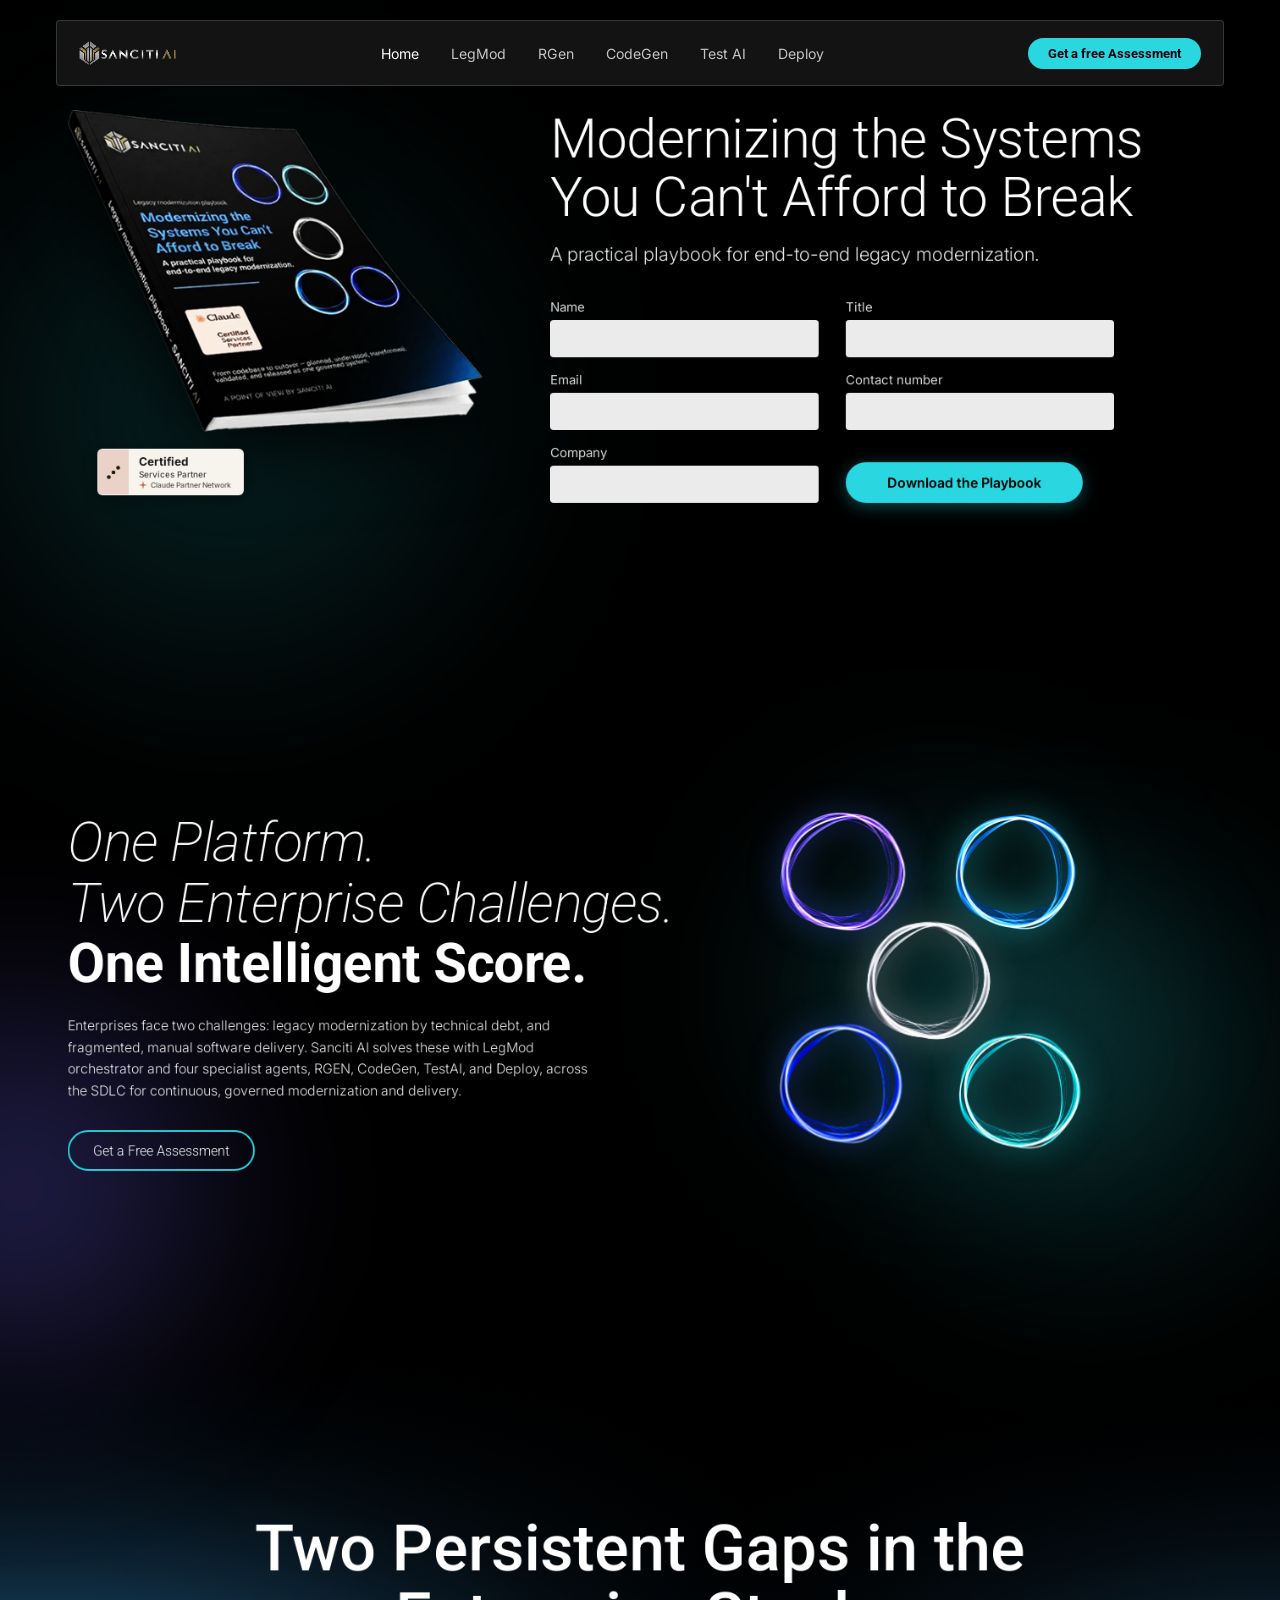
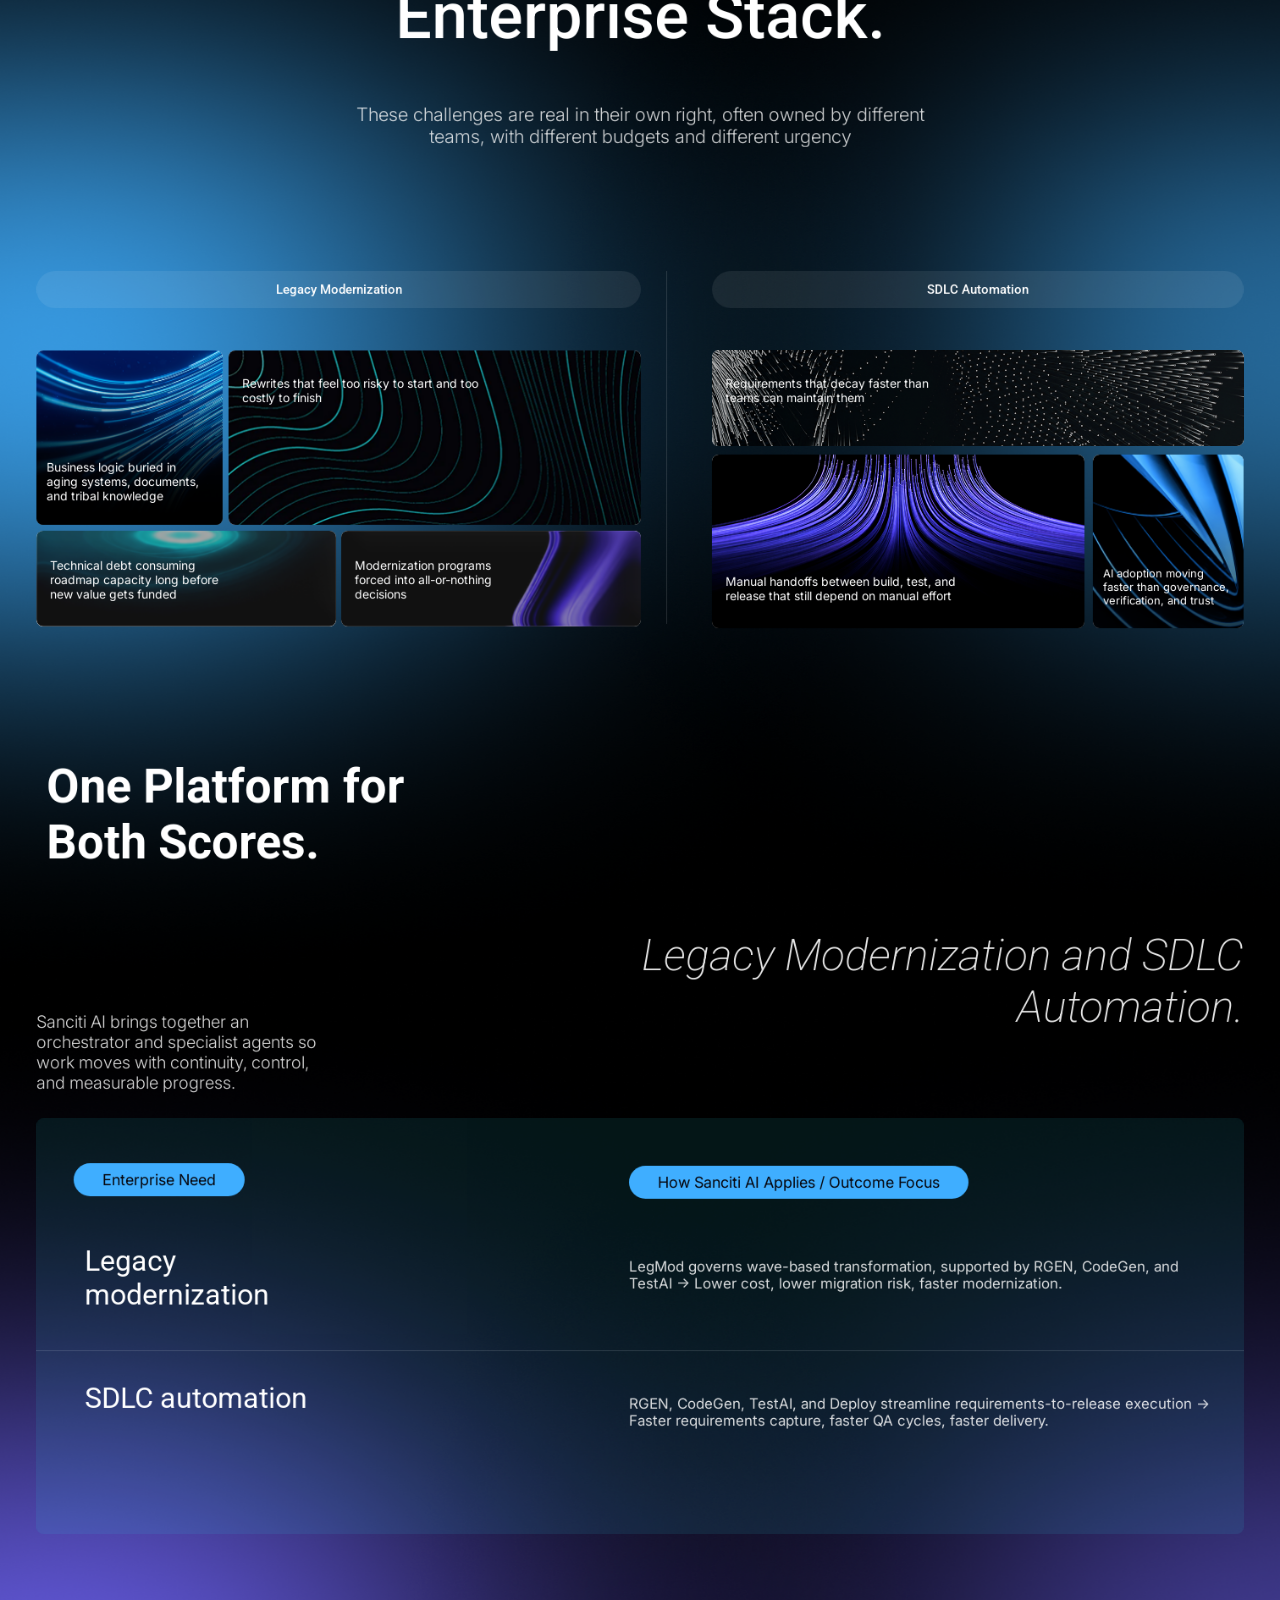
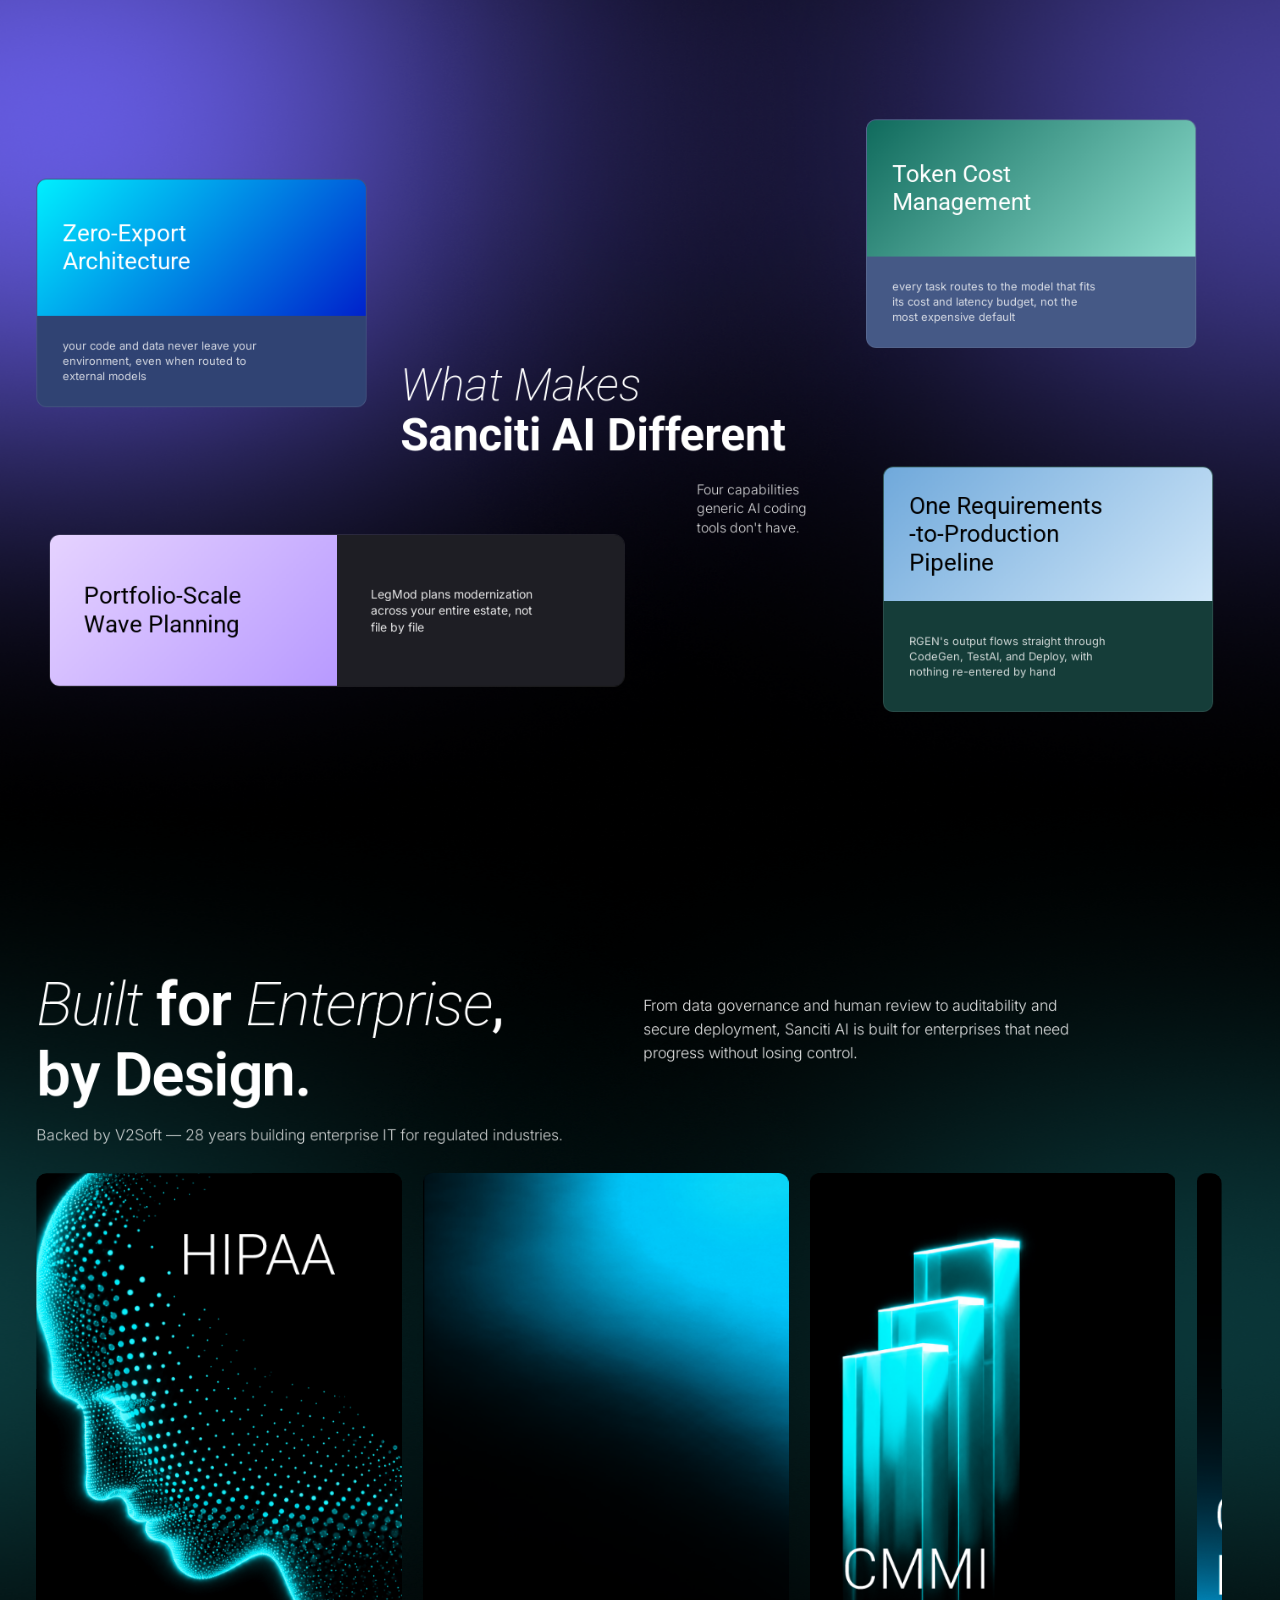
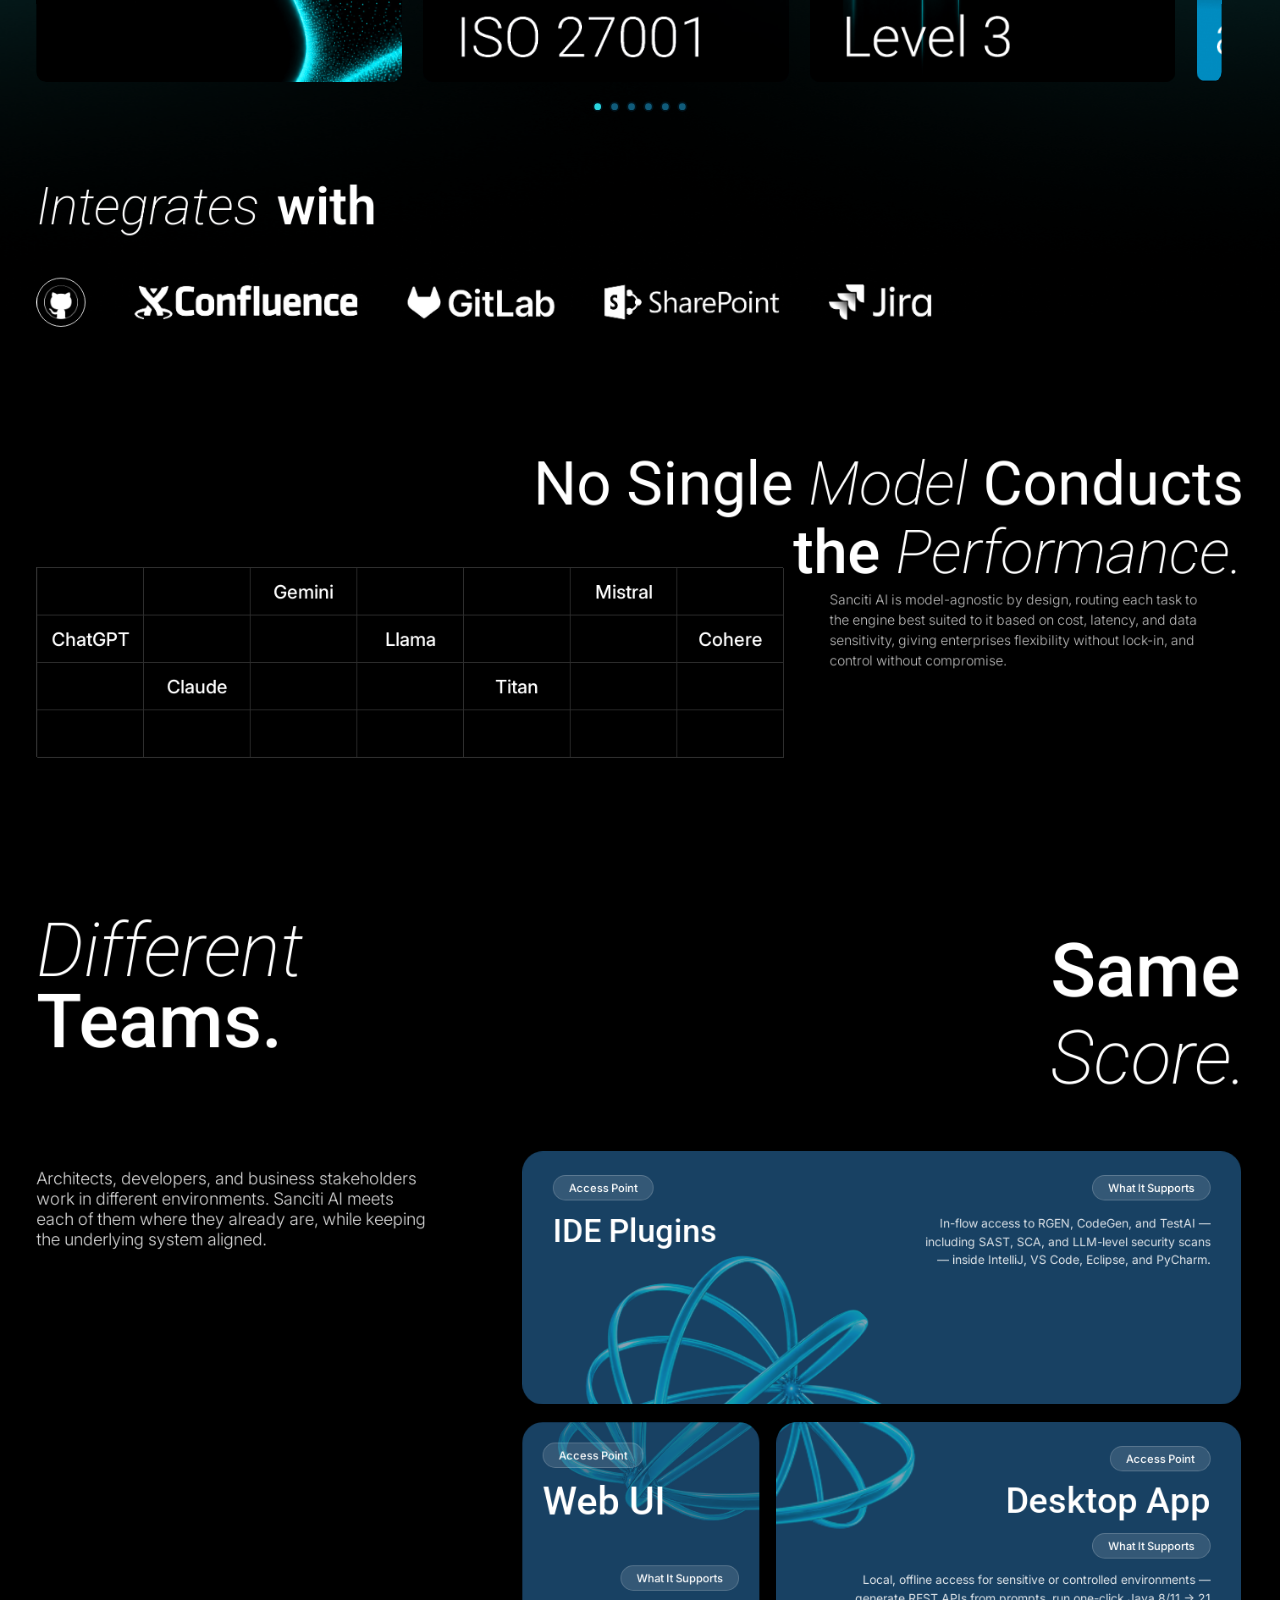
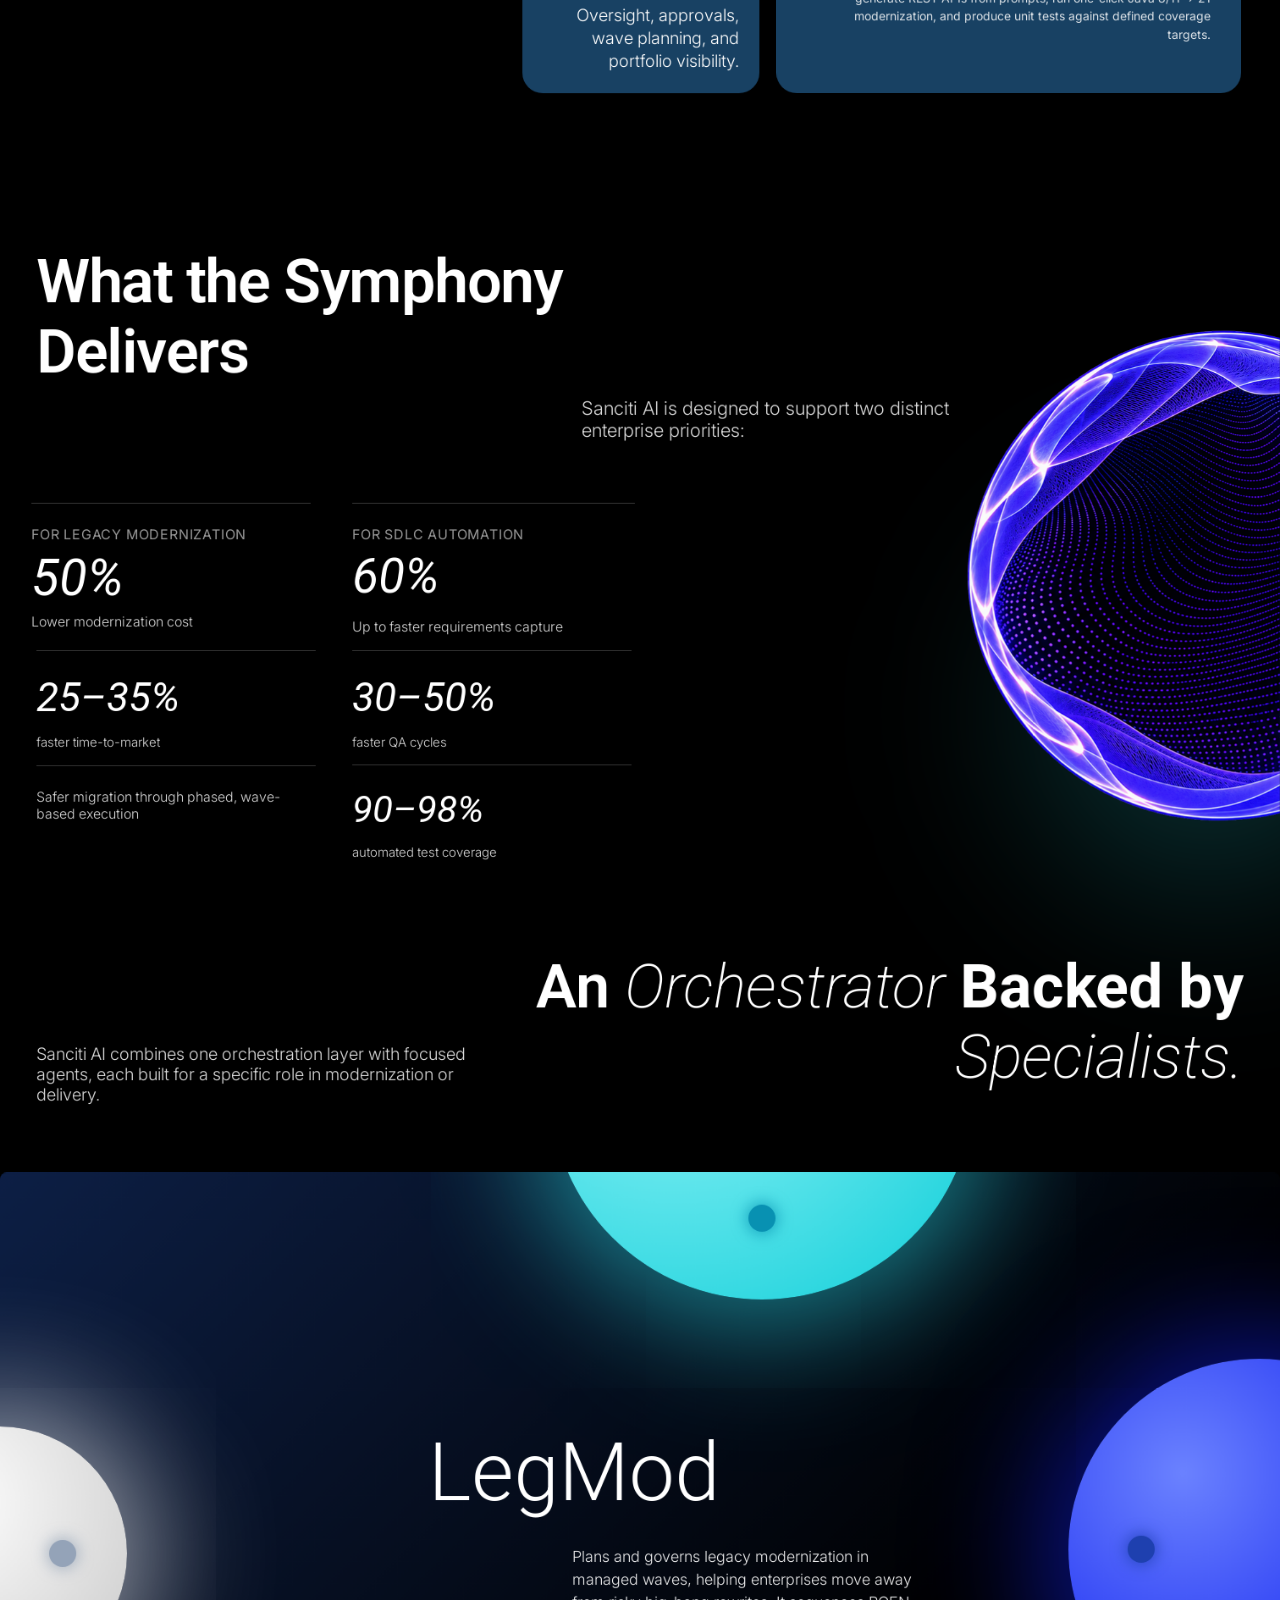
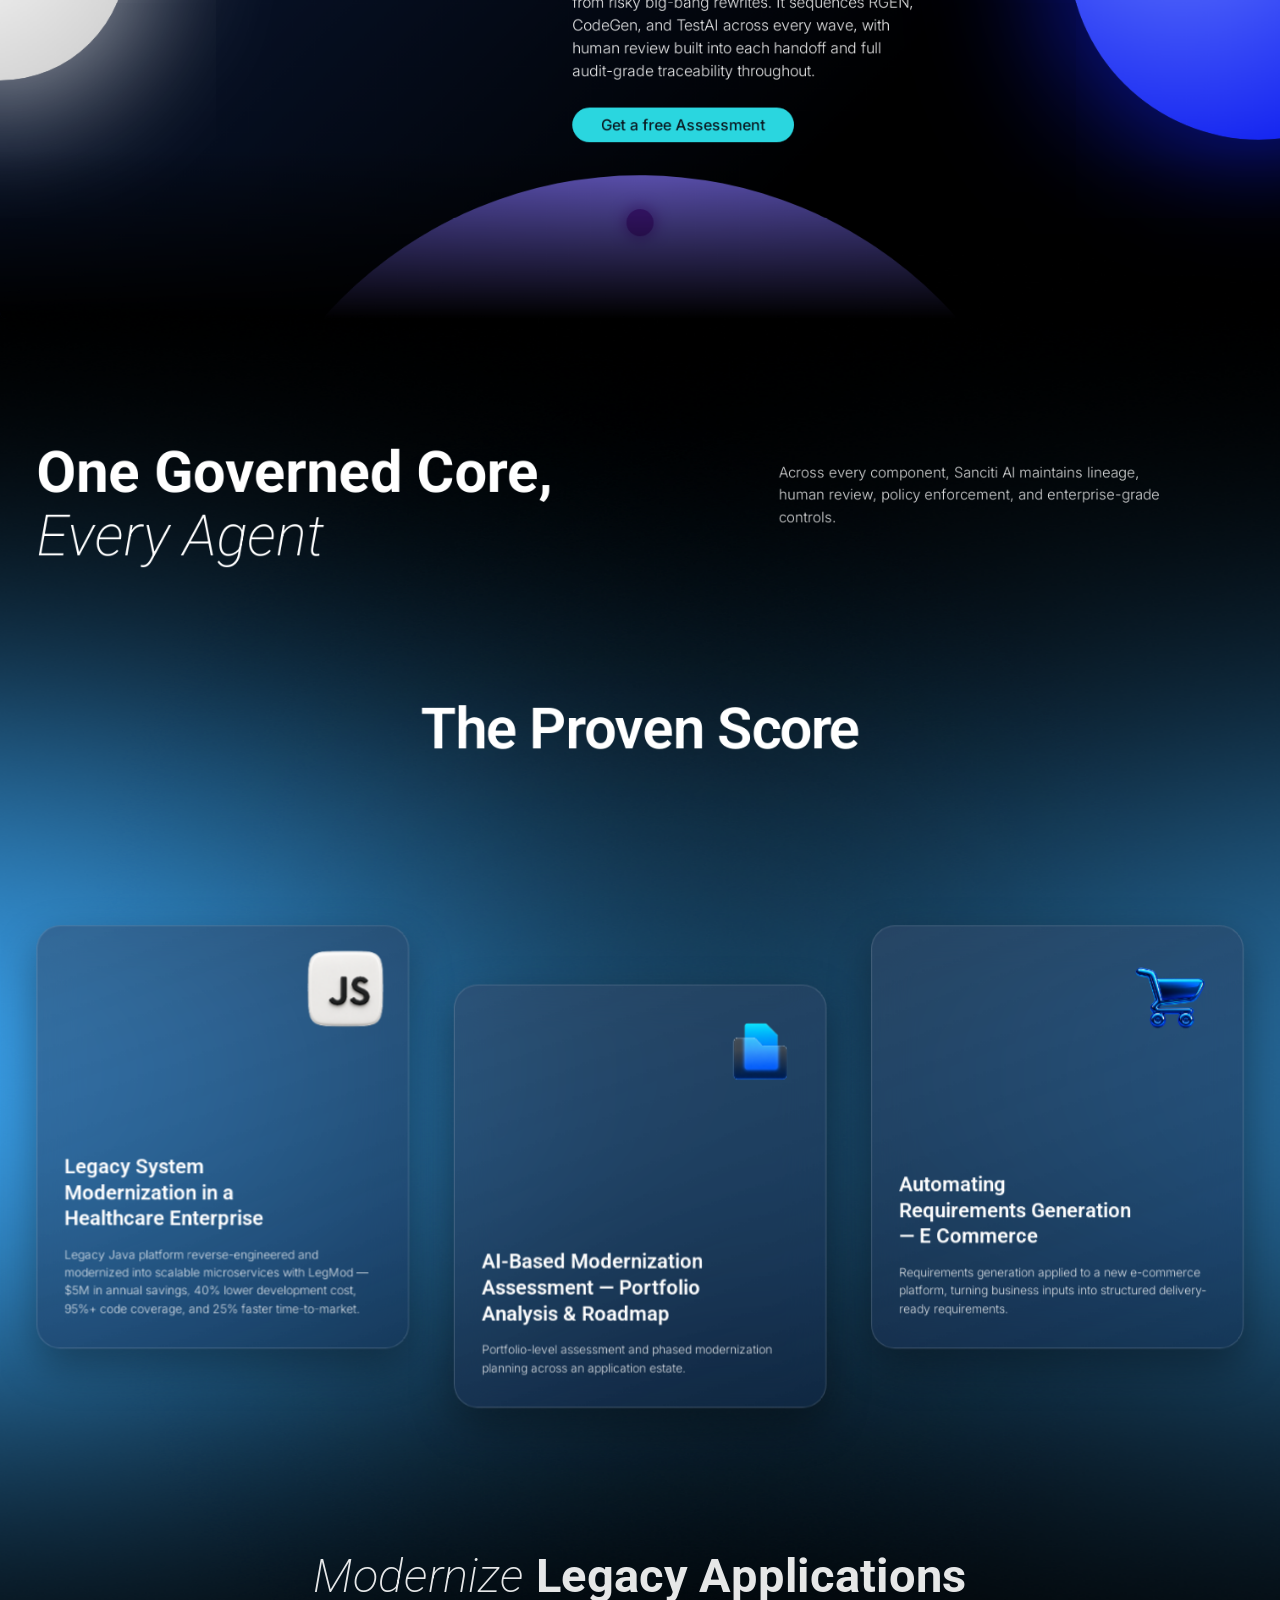
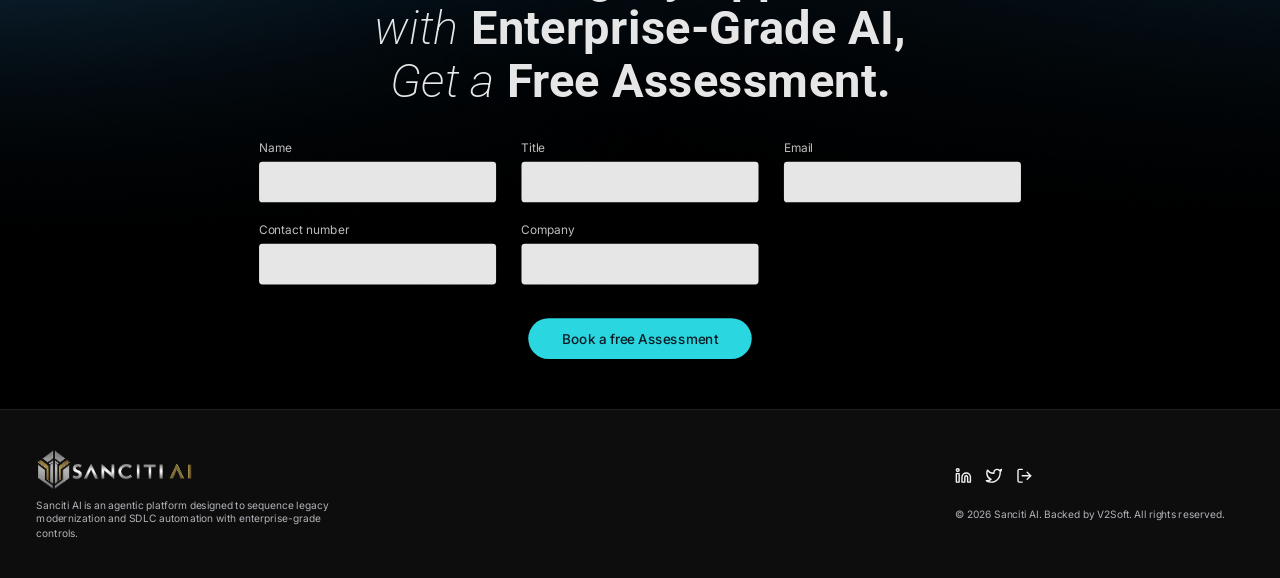
==== commit 687f7dbd: "feat: update home page layout matching new Figma design - swap Playbook to top section and One Platf" ====
--- a/index.html
+++ b/index.html
@@ -33,7 +33,7 @@
         <img alt="Sanciti AI" src="assets/img/sancitiailogo.png" />
       </a>
       <div class="mobile-header-right">
-        <a class="mobile-demo-btn pill" href="#playbook" id="mobileDemoBtn" onclick="scrollToAssessment(event)" style="background:var(--cyan);">
+        <a class="mobile-demo-btn pill" href="javascript:void(0)" id="mobileDemoBtn" onclick="scrollToAssessment(event)" style="background:var(--cyan);">
           <span style="color:var(--ink);">Get a free Assessment</span>
         </a>
         <button class="mobile-menu-toggle" id="mobileMenuToggle" aria-label="Toggle navigation" aria-expanded="false"
@@ -60,53 +60,38 @@
     </div>
   </header>
 
-  <!-- ================= MOBILE HERO SECTION (< 768px) ================= -->
-  <section class="mobile-hero-section">
-    <!-- Ambient Green Glow on left -->
-    <div class="mobile-hero-glow-left">
-      <img alt="" src="assets/img/greenbgglowleft.png" />
-    </div>
-
-    <div class="mobile-hero-content">
-      <div class="mobile-hero-title font-disp">
-        <div class="hero-line-italic">One Platform.</div>
-        <div class="hero-line-italic">Two Enterprise Challenges.</div>
-        <div class="hero-line-bold">One Intelligent Score.</div>
-      </div>
-
-      <div class="mobile-hero-desc font-body">
-        <p>
-          Enterprises are dealing with two pressing realities: legacy systems burdened by risk and technical debt, and
-          software delivery cycles that remain fragmented, manual, and hard to govern.
-        </p>
-        <p>
-          Sanciti AI is an agentic AI platform that resolves both — LegMod orchestrates four specialist agents, RGEN,
-          CodeGen, TestAI, and Deploy, across the full SDLC, turning end-to-end legacy modernization and delivery into
-          one governed, continuous system.
-        </p>
-      </div>
-
-      <div class="mobile-hero-cta pill" onclick="scrollToAssessment(event)">
-        <span>Get a Free Assessment</span>
-      </div>
-
-      <div class="mobile-hero-circle-wrap">
-        <img class="mobile-hero-circle-img" src="assets/img/bluecirclespin.png" alt="Sanciti Ring" />
-      </div>
-    </div>
-  </section>
-
   <!-- ================= MOBILE PLAYBOOK SECTION (< 768px) ================= -->
   <section class="mobile-playbook-section" id="playbook">
+    <!-- Ambient glow behind book -->
+    <div class="mobile-playbook-glow">
+      <img src="assets/img/Home page new/Ellipse 2.png" alt="" />
+    </div>
+
     <div class="mobile-playbook-content">
+      <!-- Book Mockup & Partner Badge -->
+      <div class="mobile-playbook-book-wrap">
+        <img class="mobile-playbook-book-img" src="assets/img/Home page new/Cover mockup_Desktop 1.png" alt="Modernizing the Systems Playbook" />
+        <div class="claude-partner-badge mobile-badge">
+          <div class="badge-accent">
+            <svg width="20" height="20" viewBox="0 0 24 24"><circle cx="6" cy="18" r="2.5" fill="#1C1917"/><circle cx="12" cy="12" r="2.5" fill="#1C1917"/><circle cx="18" cy="6" r="2.5" fill="#1C1917"/></svg>
+          </div>
+          <div class="badge-info">
+            <div class="badge-title">Certified</div>
+            <div class="badge-sub">Services Partner</div>
+            <div class="badge-network">
+              <svg width="10" height="10" viewBox="0 0 16 16" fill="#C96442"><path d="M8 0L9.4 6.6L16 8L9.4 9.4L8 16L6.6 9.4L0 8L6.6 6.6L8 0Z"/></svg>
+              <span>Claude Partner Network</span>
+            </div>
+          </div>
+        </div>
+      </div>
+
       <h2 class="mobile-playbook-title font-disp">
-        <span style="font-weight:200; font-style:italic;">Modernize</span> <span style="font-weight:700;">Legacy
-          Applications</span><br />
-        <span style="font-weight:200; font-style:italic;">with</span> <span style="font-weight:700;">Enterprise-Grade
-          AI,</span><br />
-        <span style="font-weight:200; font-style:italic;">Get a</span> <span style="font-weight:700;">Free
-          Assessment.</span>
+        Modernizing the Systems<br />You Can't Afford to Break
       </h2>
+      <p class="mobile-playbook-subtitle font-body">
+        A practical playbook for end-to-end legacy modernization.
+      </p>
 
       <form class="mobile-playbook-form" action="submit_form.php" method="POST"
         onsubmit="handlePlaybookDownload(event)">
@@ -136,11 +121,45 @@
           <input class="mobile-form-input font-body" name="Company" type="text" placeholder="" required />
         </div>
         <button class="mobile-playbook-btn pill" type="submit">
-          <span>Book a free Assessment</span>
+          <span>Download the Playbook</span>
         </button>
       </form>
-
-      <hr class="mobile-playbook-hr" />
+    </div>
+  </section>
+
+  <!-- ================= MOBILE HERO SECTION (< 768px) ================= -->
+  <section class="mobile-hero-section">
+    <!-- Ambient Green Glow on left -->
+    <div class="mobile-hero-glow-left">
+      <img alt="" src="assets/img/greenbgglowleft.png" />
+    </div>
+
+    <div class="mobile-hero-content">
+      <div class="mobile-hero-title font-disp">
+        <div class="hero-line-italic">One Platform.</div>
+        <div class="hero-line-italic">Two Enterprise Challenges.</div>
+        <div class="hero-line-bold">One Intelligent Score.</div>
+      </div>
+
+      <div class="mobile-hero-desc font-body">
+        <p>
+          Enterprises are dealing with two pressing realities: legacy systems burdened by risk and technical debt, and
+          software delivery cycles that remain fragmented, manual, and hard to govern.
+        </p>
+        <p>
+          Sanciti AI is an agentic AI platform that resolves both — LegMod orchestrates four specialist agents, RGEN,
+          CodeGen, TestAI, and Deploy, across the full SDLC, turning end-to-end legacy modernization and delivery into
+          one governed, continuous system.
+        </p>
+      </div>
+
+      <div class="mobile-hero-cta pill" onclick="scrollToAssessment(event)">
+        <span>Get a Free Assessment</span>
+      </div>
+
+      <div class="mobile-hero-circle-wrap">
+        <img class="mobile-hero-circle-img" src="assets/img/bluecirclespin.png" alt="Sanciti Ring" />
+      </div>
     </div>
   </section>
 
@@ -614,124 +633,151 @@
           <span class="font-disp" style="color:var(--ink); font-size:16px; font-weight:bold; white-space:nowrap;">Get a free Assessment</span>
         </div>
       </div>
-      <!-- ================= HERO ================= -->
-      <div class="abs desktop-hero" style="left:0; top:0; width:1512px; height:990px; z-index:1;">
+      <!-- ================= MODERNIZING PLAYBOOK (SECTION 1) ================= -->
+      <div id="playbook-desktop" class="abs desktop-playbook" style="left:0; top:120px; width:1512px; height:740px; z-index:2;">
+        <!-- Ambient Glow -->
+        <div class="abs glow float-slow"
+          style="left:-160px; top:-60px; width:850px; height:850px; background:radial-gradient(circle, rgba(42,214,223,.18), transparent 70%); pointer-events:none; z-index:0;">
+        </div>
+
+        <!-- Left: Book Cover Mockup & Certified Partner Badge -->
+        <div class="abs reveal"
+          style="left:80px; top:10px; width:520px; display:flex; flex-direction:column; align-items:flex-start; z-index:2;">
+          <img alt="Modernizing the Systems You Can't Afford to Break" src="assets/img/Home page new/Cover mockup_Desktop 1.png"
+            style="width:490px; height:auto; object-fit:contain; filter: drop-shadow(0 24px 45px rgba(0,0,0,0.9));" />
+          
+          <!-- Claude Certified Partner Badge -->
+          <div class="claude-partner-badge" style="margin-top:20px; margin-left:35px;">
+            <div class="badge-accent">
+              <svg width="22" height="22" viewBox="0 0 24 24"><circle cx="6" cy="18" r="2.5" fill="#1C1917"/><circle cx="12" cy="12" r="2.5" fill="#1C1917"/><circle cx="18" cy="6" r="2.5" fill="#1C1917"/></svg>
+            </div>
+            <div class="badge-info">
+              <div class="badge-title">Certified</div>
+              <div class="badge-sub">Services Partner</div>
+              <div class="badge-network">
+                <svg width="10" height="10" viewBox="0 0 16 16" fill="#C96442"><path d="M8 0L9.4 6.6L16 8L9.4 9.4L8 16L6.6 9.4L0 8L6.6 6.6L8 0Z"/></svg>
+                <span>Claude Partner Network</span>
+              </div>
+            </div>
+          </div>
+        </div>
+
+        <!-- Right: Heading, Subtitle & 2-Column Form -->
+        <div class="abs reveal" style="left:650px; top:10px; width:790px; z-index:2;">
+          <div style="text-align:left;">
+            <h1 class="font-disp"
+              style="font-size:64px; font-weight:300; color:#ffffff; line-height:1.08; margin:0; letter-spacing:-0.5px;">
+              Modernizing the Systems<br />You Can't Afford to Break</h1>
+            <p class="font-body" style="font-size:22px; font-weight:300; color:rgba(255,255,255,.9); margin:18px 0 0 0; line-height:1.35;">
+              A practical playbook for end-to-end legacy modernization.</p>
+          </div>
+
+          <form action="submit_form.php" method="POST"
+            style="display:grid; grid-template-columns:317px 317px; gap:18px 32px; margin-top:38px;"
+            onsubmit="handlePlaybookDownload(event)">
+            <input type="hidden" name="source" value="index" />
+            
+            <!-- Row 1: Name & Title -->
+            <div class="desktop-form-group">
+              <label class="desktop-form-label font-body">Name</label>
+              <input class="desktop-form-input font-body" name="Name" type="text" required />
+            </div>
+            <div class="desktop-form-group">
+              <label class="desktop-form-label font-body">Title</label>
+              <input class="desktop-form-input font-body" name="Title" type="text" required />
+            </div>
+
+            <!-- Row 2: Email & Contact number -->
+            <div class="desktop-form-group">
+              <label class="desktop-form-label font-body">Email</label>
+              <input class="desktop-form-input font-body" name="Email" type="email" required />
+            </div>
+            <div class="desktop-form-group">
+              <label class="desktop-form-label font-body">Contact number</label>
+              <input class="desktop-form-input font-body" name="Contact number" type="tel" required />
+            </div>
+
+            <!-- Row 3: Company & Submit Button -->
+            <div class="desktop-form-group">
+              <label class="desktop-form-label font-body">Company</label>
+              <input class="desktop-form-input font-body" name="Company" type="text" required />
+            </div>
+            <div style="display:flex; align-items:flex-end;">
+              <button type="submit" class="desktop-playbook-btn pill">
+                <span>Download the Playbook</span>
+              </button>
+            </div>
+          </form>
+        </div>
+      </div>
+
+      <!-- ================= HERO: ONE PLATFORM (SECTION 2) ================= -->
+      <div class="abs desktop-hero" style="left:0; top:880px; width:1512px; height:850px; z-index:1;">
+        <!-- Ambient Glows -->
         <div class="abs glow float-slower pulse"
-          style="left:-382px; top:793px; width:569px; height:564px; background:radial-gradient(circle, rgba(115,104,255,.55), transparent 70%);">
+          style="left:-300px; top:200px; width:650px; height:650px; background:radial-gradient(circle, rgba(115,104,255,.35), transparent 70%); pointer-events:none;">
         </div>
         <div class="abs glow float-slow"
-          style="right:-260px; top:120px; width:687px; height:687px; background:radial-gradient(circle, rgba(63,174,255,.35), transparent 70%);">
-        </div>
-        <div class="abs reveal hero-text-section" style="left:41px; width:800px; display:flex; flex-direction:column;">
-          <div class="font-disp" style="font-size:68px; line-height:1.12; color:#fff;">
+          style="right:-100px; top:50px; width:650px; height:650px; background:radial-gradient(circle, rgba(42,214,223,.22), transparent 70%); pointer-events:none;">
+        </div>
+
+        <!-- Left: One Platform Typography & Description -->
+        <div class="abs reveal" style="left:80px; top:80px; width:720px; display:flex; flex-direction:column; z-index:2;">
+          <div class="font-disp" style="font-size:64px; line-height:1.12; color:#fff; letter-spacing:-0.5px;">
             <div style="font-weight:200; font-style:italic;">One Platform.</div>
             <div style="font-weight:200; font-style:italic;">Two Enterprise Challenges.</div>
             <div style="font-weight:700;">One Intelligent Score.</div>
           </div>
           <p class="font-body"
-            style="margin:24px 0 0; width:660px; font-size:16px; font-weight:300; line-height:1.5; color:rgba(255,255,255,.9);">
+            style="margin:24px 0 0; width:640px; font-size:16px; font-weight:300; line-height:1.6; color:rgba(255,255,255,.9);">
             Enterprises face two challenges: legacy modernization by technical debt, and fragmented, manual software
-            delivery.Sanciti AI solves these with LegMod orchestrator and four specialist agents, RGEN, CodeGen, TestAI,
+            delivery. Sanciti AI solves these with LegMod orchestrator and four specialist agents, RGEN, CodeGen, TestAI,
             and Deploy, across the SDLC for continuous, governed modernization and delivery.
           </p>
           <div class="pill" onclick="scrollToAssessment(event)"
-            style="margin:32px 0 0; width:fit-content; border:2px solid var(--cyan); border-radius:70px; padding:12px 26px; cursor:pointer;">
-            <span class="font-disp" style="font-weight:300; font-size:16px;">Get a Free Assessment</span>
-          </div>
-        </div>
-        <div class="abs" style="left:772px; top:-100px; width:545px; height:750px; overflow:visible;">
+            style="margin:34px 0 0; width:fit-content; border:2px solid var(--cyan); border-radius:70px; padding:12px 28px; cursor:pointer; background:transparent;">
+            <span class="font-disp" style="font-weight:300; font-size:16px; color:#ffffff;">Get a Free Assessment</span>
+          </div>
+        </div>
+
+        <!-- Right: 5 Animated Glowing Rings -->
+        <div class="abs" style="left:890px; top:50px; width:450px; height:470px; overflow:visible; z-index:2;">
+          <!-- Ambient Glow behind circles -->
+          <div class="abs glow pulse"
+            style="left:-50px; top:-50px; width:550px; height:570px; background:radial-gradient(circle, rgba(42,214,223,.2), transparent 70%); pointer-events:none;">
+          </div>
           <!-- ring 1: blue -->
-          <div class="abs hero-ring delay1" style="left:47px; top:145px; width:180px; height:180px;">
+          <div class="abs hero-ring delay1" style="left:20px; top:15px; width:170px; height:170px;">
             <img src="assets/img/bluecirclespin.png" alt=""
               style="width:100%; height:100%; object-fit:contain; animation: spin-cw 16s linear infinite; filter: drop-shadow(0 0 18px rgba(63,110,255,.55));" />
           </div>
           <!-- ring 2: light blue -->
-          <div class="abs hero-ring delay2" style="left:317px; top:145px; width:180px; height:180px;">
+          <div class="abs hero-ring delay2" style="left:225px; top:15px; width:170px; height:170px;">
             <img src="assets/img/lbluecirclespin.png" alt=""
               style="width:100%; height:100%; object-fit:contain; animation: spin-ccw 20s linear infinite; filter: drop-shadow(0 0 18px rgba(42,214,223,.55));" />
           </div>
           <!-- ring 3: white, centre -->
-          <div class="abs hero-ring delay3" style="left:182px; top:420px; width:180px; height:180px;">
+          <div class="abs hero-ring delay3" style="left:122px; top:140px; width:170px; height:170px; z-index:3;">
             <img src="assets/img/whitecirclespin.png" alt=""
               style="width:100%; height:100%; object-fit:contain; animation: spin-cw 24s linear infinite; filter: drop-shadow(0 0 20px rgba(255,255,255,.45));" />
           </div>
-          <!-- ring 4: blue, partial (bleeds below fold) -->
-          <div class="abs hero-ring delay4" style="left:47px; top:685px; width:180px; height:180px;">
+          <!-- ring 4: dark blue -->
+          <div class="abs hero-ring delay4" style="left:20px; top:265px; width:170px; height:170px;">
             <img src="assets/img/dbluecirclespin.png" alt=""
               style="width:100%; height:100%; object-fit:contain; animation: spin-ccw 18s linear infinite; filter: drop-shadow(0 0 18px rgba(63,110,255,.5));" />
           </div>
-          <!-- ring 5: teal, partial (bleeds below fold) -->
-          <div class="abs hero-ring delay5" style="left:317px; top:685px; width:180px; height:180px;">
+          <!-- ring 5: teal -->
+          <div class="abs hero-ring delay5" style="left:225px; top:265px; width:170px; height:170px;">
             <img src="assets/img/greencirclespin.png" alt=""
               style="width:100%; height:100%; object-fit:contain; animation: spin-cw 22s linear infinite; filter: drop-shadow(0 0 18px rgba(42,214,223,.5));" />
           </div>
         </div>
       </div>
+
       <!-- decorative blob between hero and gaps -->
       <div class="abs glow float-slowest"
-        style="left:-494px; top:391px; width:984px; height:658px; overflow:hidden; opacity:.8;">
+        style="left:-494px; top:1250px; width:984px; height:658px; overflow:hidden; opacity:.6; pointer-events:none;">
         <img alt="" src="assets/img/image_2.png" style="width:100%; height:100%; object-fit:cover;" />
-      </div>
-      <!-- ================= TWO PERSISTENT GAPS ================= -->
-
-      <!-- ================= MODERNIZING PLAYBOOK ================= -->
-      <div id="playbook-desktop" class="abs desktop-playbook" style="left:0; top:990px; width:1512px; height:680px;">
-        <div class="abs reveal"
-          style="left:0; top:11px; width:560px; height:658px; overflow:hidden; opacity:1; display:flex; align-items:center; justify-content:flex-start;">
-          <img alt="" src="assets/img/modernizing thesystems.png"
-            style="max-width:100%; max-height:100%; object-fit:contain; object-position:left center;" />
-        </div>
-        <div class="abs reveal" style="left:643px; top:38px; width:814px;">
-          <div style="text-align:right;">
-            <p class="font-disp"
-              style="font-size:70px; font-weight:300; color:rgba(255,255,255,.9); line-height:1.07; margin:0;">
-              Modernizing the Systems<br />You Can't Afford to Break</p>
-            <p class="font-body" style="font-size:24px; font-weight:300; margin-top:24px;">A practical playbook for
-              end-to-end legacy modernization.</p>
-          </div>
-          <form action="submit_form.php" method="POST"
-            style="display:grid; grid-template-columns:1fr 1fr; gap:15px 30px; margin-top:44px;"
-            onsubmit="handlePlaybookDownload(event)">
-            <input type="hidden" name="source" value="index" />
-            <div style="display:flex; flex-direction:column; gap:8px;">
-              <span class="font-body" style="font-size:16px; color:rgba(255,255,255,.75);">Name</span>
-              <input name="Name"
-                style="height:48px; width:90%; background:rgba(255,255,255,.9); border:none; border-radius:4px; padding:0 16px; font-size:16px;"
-                type="text" required />
-            </div>
-            <div style="display:flex; flex-direction:column; gap:8px;">
-              <span class="font-body" style="font-size:16px; color:rgba(255,255,255,.75);">Title</span>
-              <input name="Title"
-                style="height:48px; width:90%; background:rgba(255,255,255,.9); border:none; border-radius:4px; padding:0 16px; font-size:16px;"
-                type="text" required />
-            </div>
-            <div style="display:flex; flex-direction:column; gap:8px;">
-              <span class="font-body" style="font-size:16px; color:rgba(255,255,255,.75);">Email</span>
-              <input name="Email"
-                style="height:48px; width:90%; background:rgba(255,255,255,.9); border:none; border-radius:4px; padding:0 16px; font-size:16px;"
-                type="email" required />
-            </div>
-            <div style="display:flex; flex-direction:column; gap:8px;">
-              <span class="font-body" style="font-size:16px; color:rgba(255,255,255,.75);">Contact number</span>
-              <input name="Contact number"
-                style="height:48px; width:90%; background:rgba(255,255,255,.9); border:none; border-radius:4px; padding:0 16px; font-size:16px;"
-                type="tel" required />
-            </div>
-            <div style="display:flex; flex-direction:column; gap:8px;">
-              <span class="font-body" style="font-size:16px; color:rgba(255,255,255,.75);">Company</span>
-              <input name="Company"
-                style="height:48px; width:90%; background:rgba(255,255,255,.9); border:none; border-radius:4px; padding:0 16px; font-size:16px;"
-                type="text" required />
-            </div>
-            <div style="display:flex; align-items:flex-end;">
-              <button type="submit" class="pill"
-                style="padding:12px 34px; background:var(--cyan); border:none; border-radius:50px; text-align:center; cursor:pointer;">
-                <span class="font-body" style="font-size:18px; color:rgba(7,7,14,.9); font-weight:500;">Download the
-                  Playbook</span>
-              </button>
-            </div>
-          </form>
-        </div>
       </div>
       <div class="abs desktop-gaps" style="left:0; top:1790px; width:1512px; height:1000px;">
         <!-- Background Ambient Blue Glows (Left and Right - Max Scope) -->
--- a/assets/css/style.css
+++ b/assets/css/style.css
@@ -3355,7 +3355,7 @@
   body.has-mobile-stage #scaler {
     display: none !important;
   }
-  body.has-mobile-stage .mobile-header {
+  body.has-mobile-stage .mobile-header-hidden {
     display: none !important;
   }
   body.has-mobile-stage {
@@ -4731,4 +4731,171 @@
     gap: 28px !important;
     width: 100% !important;
   }
+}
+
+/* =========================================================================
+   HOME PAGE - NEW HERO & PLAYBOOK SECTION LAYOUT
+   ========================================================================= */
+
+/* Claude Partner Badge (Universal) */
+.claude-partner-badge {
+  display: inline-flex;
+  border-radius: 6px;
+  overflow: hidden;
+  box-shadow: 0 4px 18px rgba(0, 0, 0, 0.45);
+  border: 1px solid rgba(255, 255, 255, 0.14);
+  background: #F7F4EE;
+  z-index: 2;
+}
+
+.claude-partner-badge .badge-accent {
+  background: #EAD2C9;
+  width: 36px;
+  display: flex;
+  align-items: center;
+  justify-content: center;
+  flex-shrink: 0;
+}
+
+.claude-partner-badge .badge-info {
+  padding: 7px 14px 6px 12px;
+  display: flex;
+  flex-direction: column;
+  justify-content: center;
+}
+
+.claude-partner-badge .badge-title {
+  font-family: 'Inter', sans-serif;
+  font-weight: 700;
+  font-size: 13.5px;
+  color: #1C1917;
+  line-height: 1.15;
+}
+
+.claude-partner-badge .badge-sub {
+  font-family: 'Inter', sans-serif;
+  font-weight: 500;
+  font-size: 10px;
+  color: #44403C;
+  line-height: 1.2;
+}
+
+.claude-partner-badge .badge-network {
+  font-family: 'Inter', sans-serif;
+  font-size: 8.5px;
+  font-weight: 500;
+  color: #57534E;
+  display: flex;
+  align-items: center;
+  gap: 4px;
+  margin-top: 2px;
+}
+
+/* Mobile Playbook Book and Glow */
+.mobile-playbook-book-wrap {
+  display: flex;
+  flex-direction: column;
+  align-items: center;
+  justify-content: center;
+  width: 100%;
+  margin: 10px 0 24px 0;
+  position: relative;
+  z-index: 2;
+}
+
+.mobile-playbook-book-img {
+  width: 290px;
+  max-width: 85%;
+  height: auto;
+  object-fit: contain;
+  filter: drop-shadow(0 16px 30px rgba(0, 0, 0, 0.8));
+}
+
+.mobile-playbook-glow {
+  position: absolute;
+  top: -80px;
+  left: 50%;
+  transform: translateX(-50%);
+  width: 500px;
+  height: 700px;
+  pointer-events: none;
+  z-index: 0;
+  opacity: 0.6;
+}
+
+.mobile-playbook-glow img {
+  width: 100%;
+  height: 100%;
+  object-fit: contain;
+}
+
+.mobile-badge {
+  margin-top: 14px;
+}
+
+/* Desktop Playbook Form Groups & Inputs */
+.desktop-form-group {
+  display: flex;
+  flex-direction: column;
+  gap: 6px;
+  width: 100%;
+}
+
+.desktop-form-label {
+  font-family: 'Inter', sans-serif;
+  font-size: 15px;
+  color: rgba(255, 255, 255, 0.85);
+  font-weight: 400;
+  line-height: 1.2;
+}
+
+.desktop-form-input {
+  height: 44px;
+  width: 100%;
+  background: rgba(255, 255, 255, 0.92);
+  border: 1px solid transparent;
+  border-radius: 4px;
+  padding: 0 16px;
+  font-size: 15px;
+  color: #111111;
+  font-family: 'Inter', sans-serif;
+  box-sizing: border-box;
+  outline: none;
+  transition: border-color 0.2s ease, box-shadow 0.2s ease;
+}
+
+.desktop-form-input:focus {
+  border-color: var(--cyan);
+  box-shadow: 0 0 10px rgba(42, 214, 223, 0.4);
+}
+
+.desktop-playbook-btn {
+  height: 48px;
+  width: 100%;
+  max-width: 280px;
+  background: var(--cyan);
+  border: none;
+  border-radius: 999px;
+  cursor: pointer;
+  display: flex;
+  align-items: center;
+  justify-content: center;
+  box-shadow: 0 4px 20px rgba(42, 214, 223, 0.35);
+  align-self: flex-end;
+  justify-self: end;
+  transition: all 0.25s ease;
+}
+
+.desktop-playbook-btn:hover {
+  filter: brightness(1.08);
+  box-shadow: 0 6px 24px rgba(42, 214, 223, 0.55);
+  transform: translateY(-1px);
+}
+
+.desktop-playbook-btn span {
+  font-family: 'Inter', sans-serif;
+  font-size: 16px;
+  font-weight: 600;
+  color: #000000;
+  line-height: 1;
 }
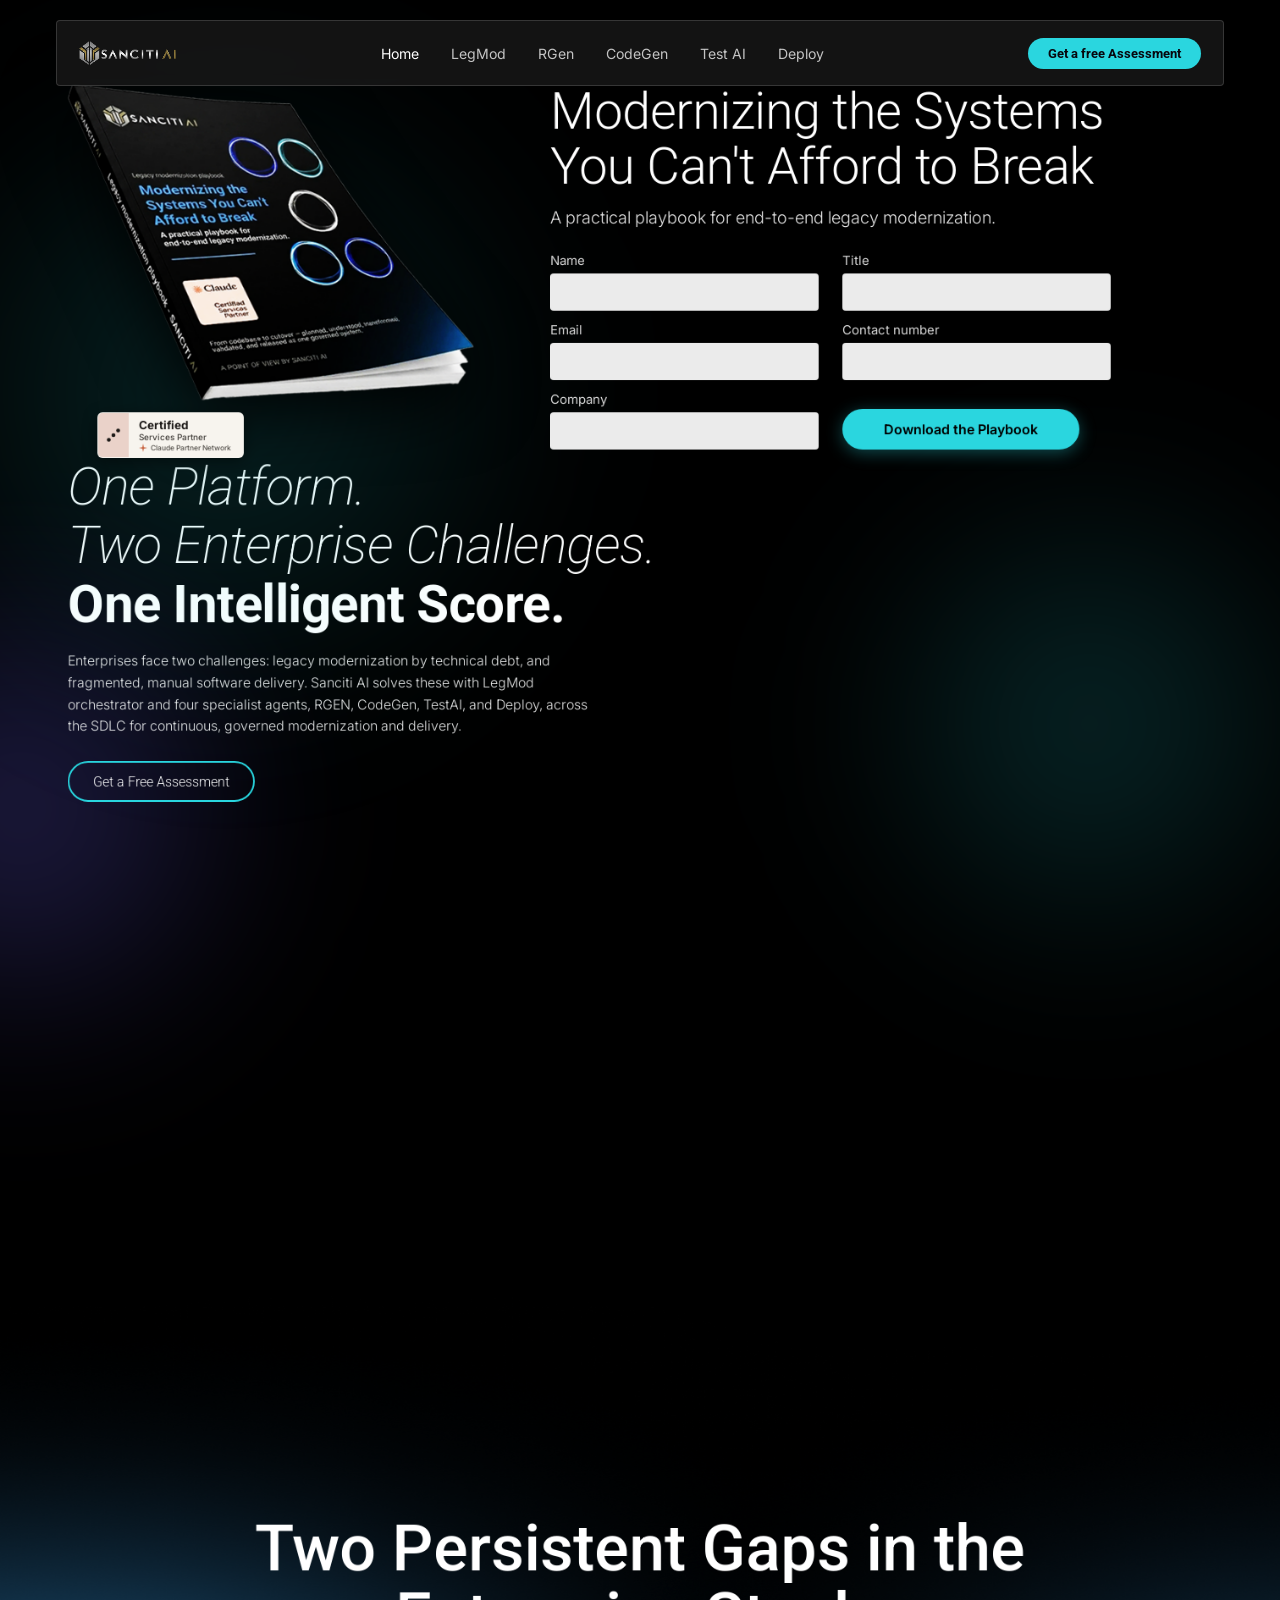
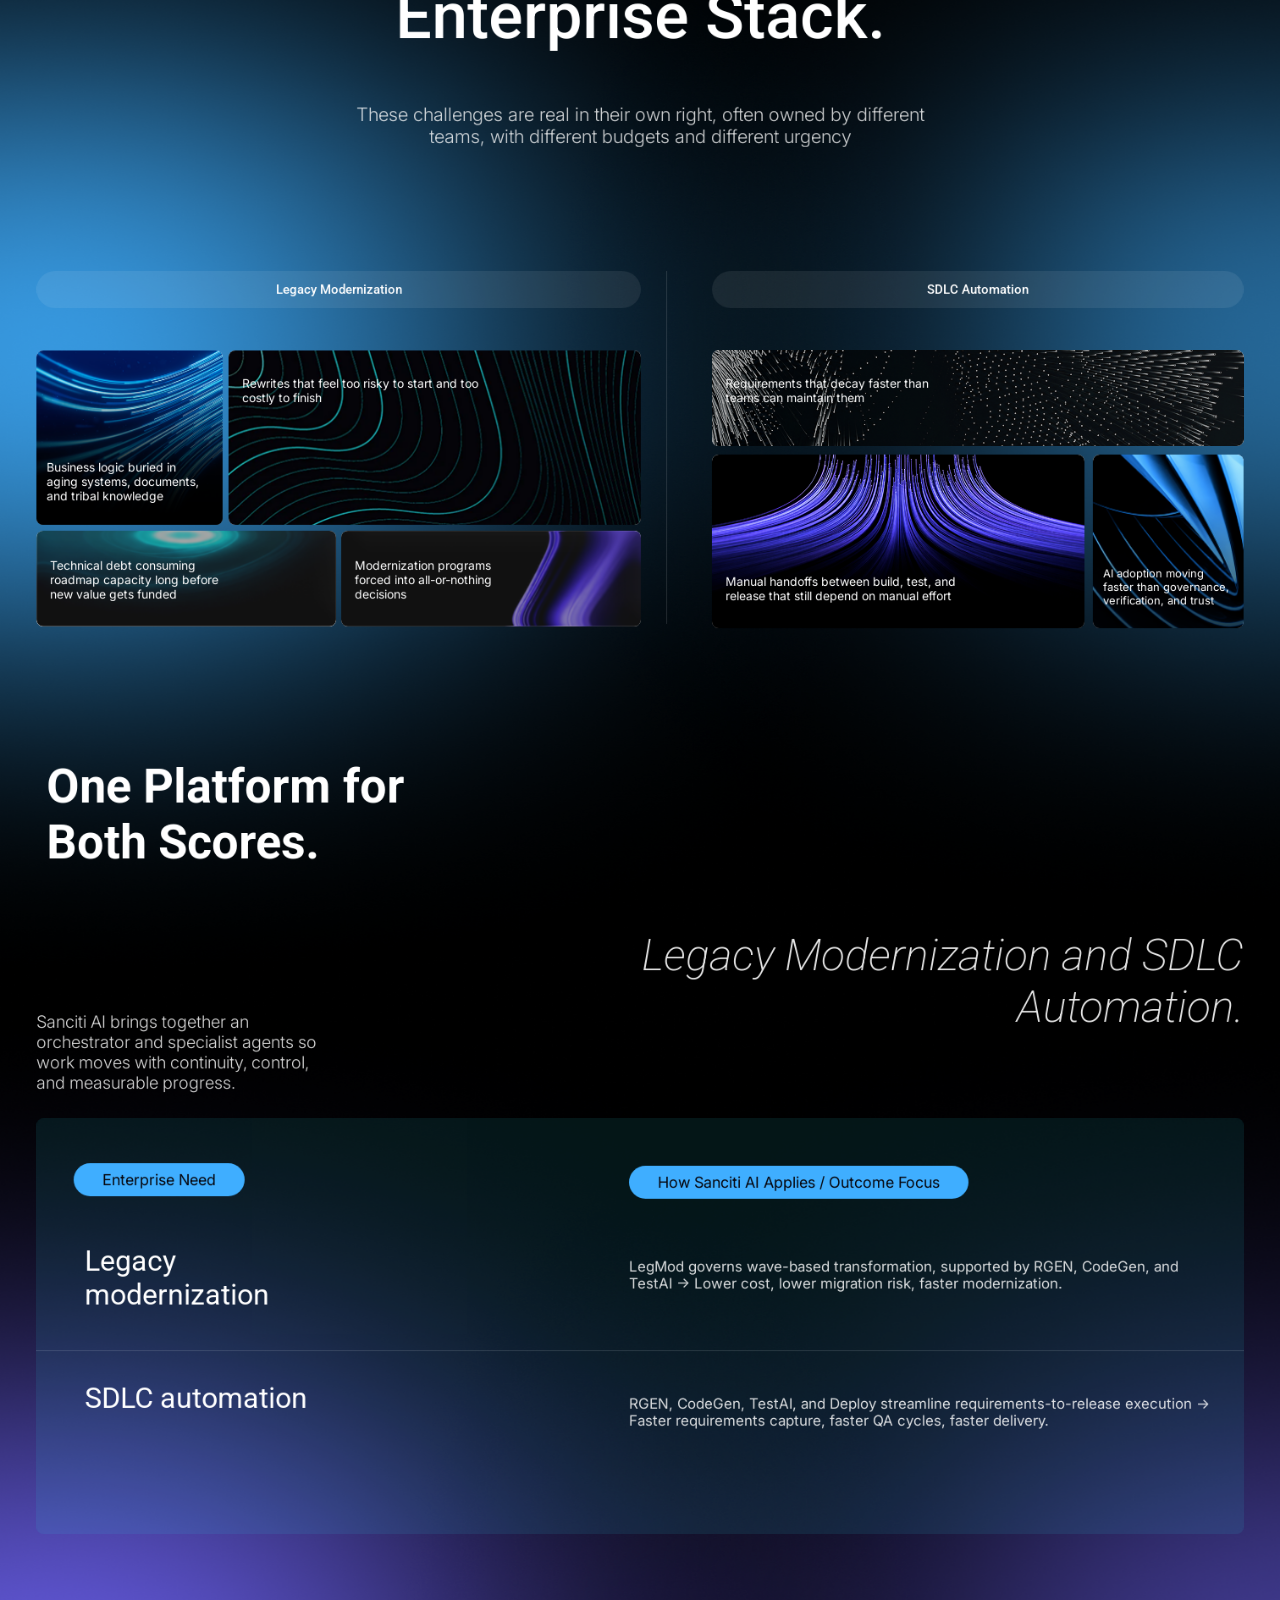
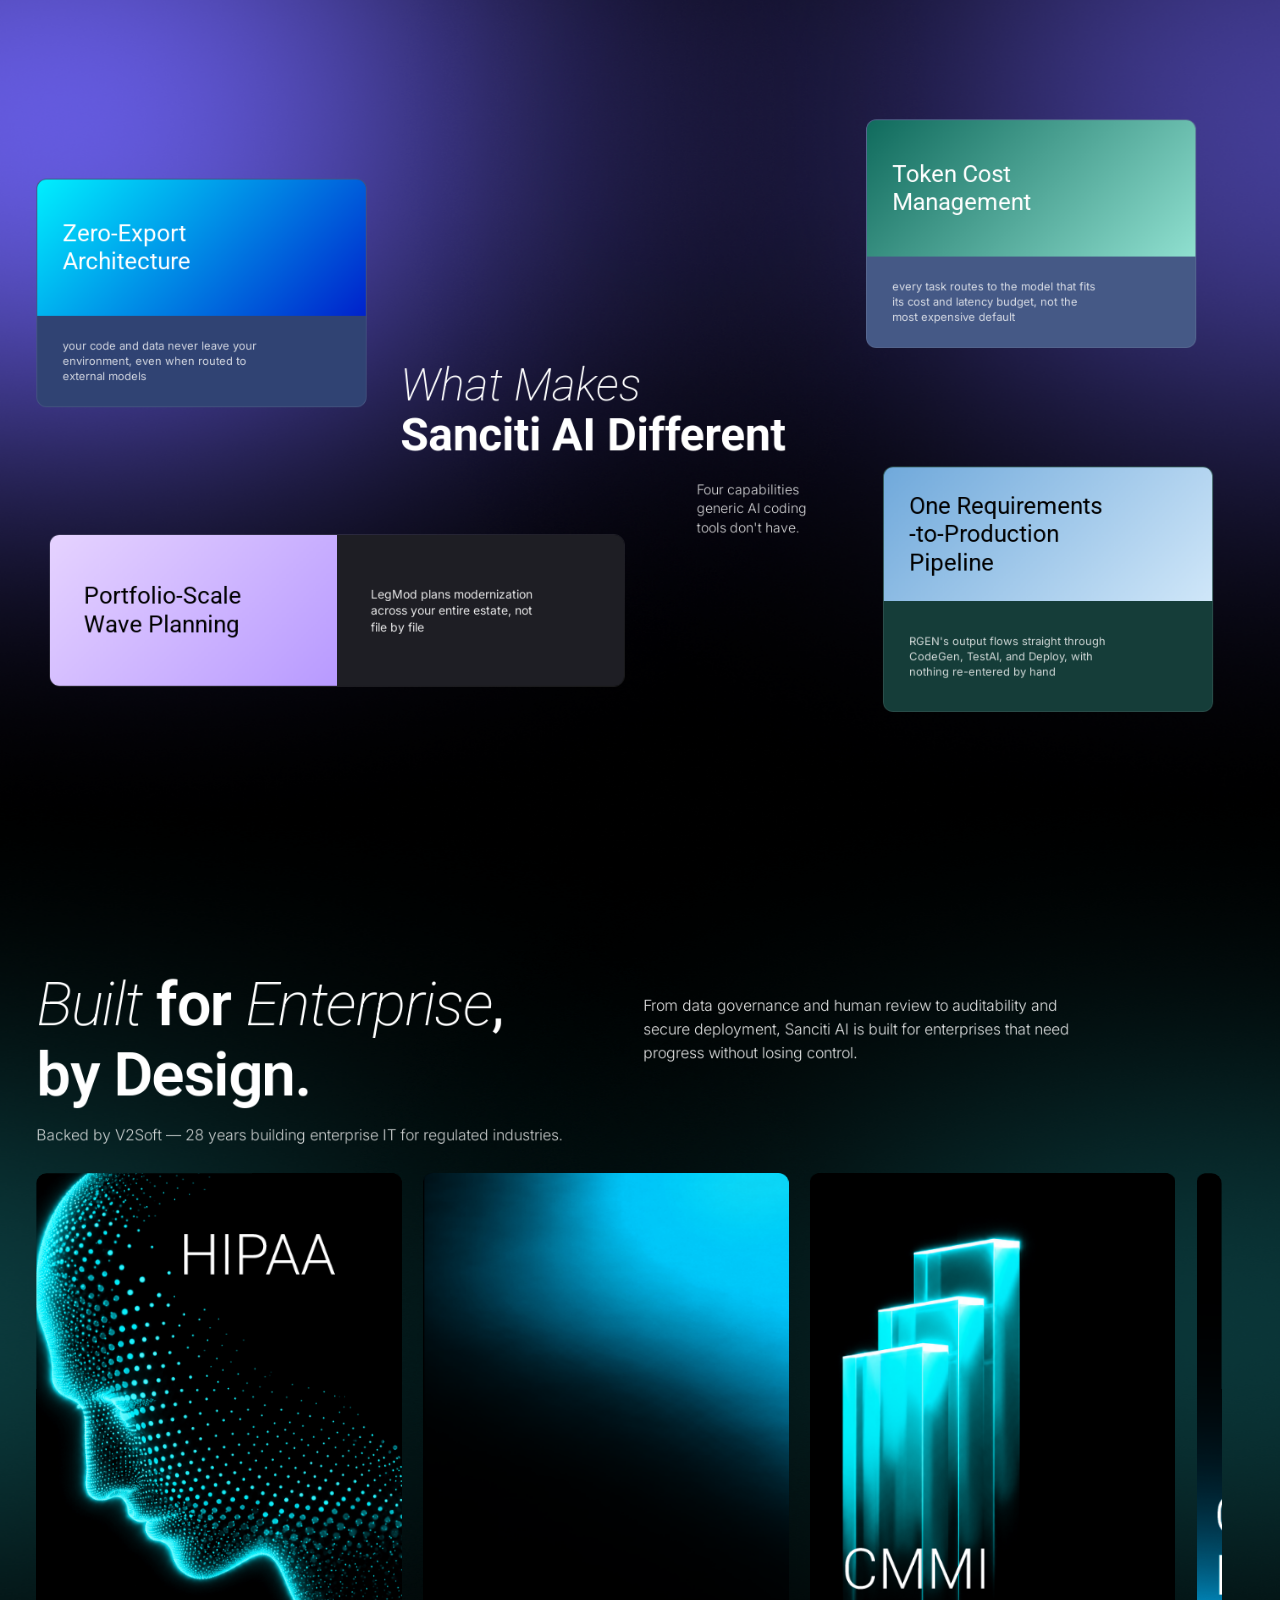
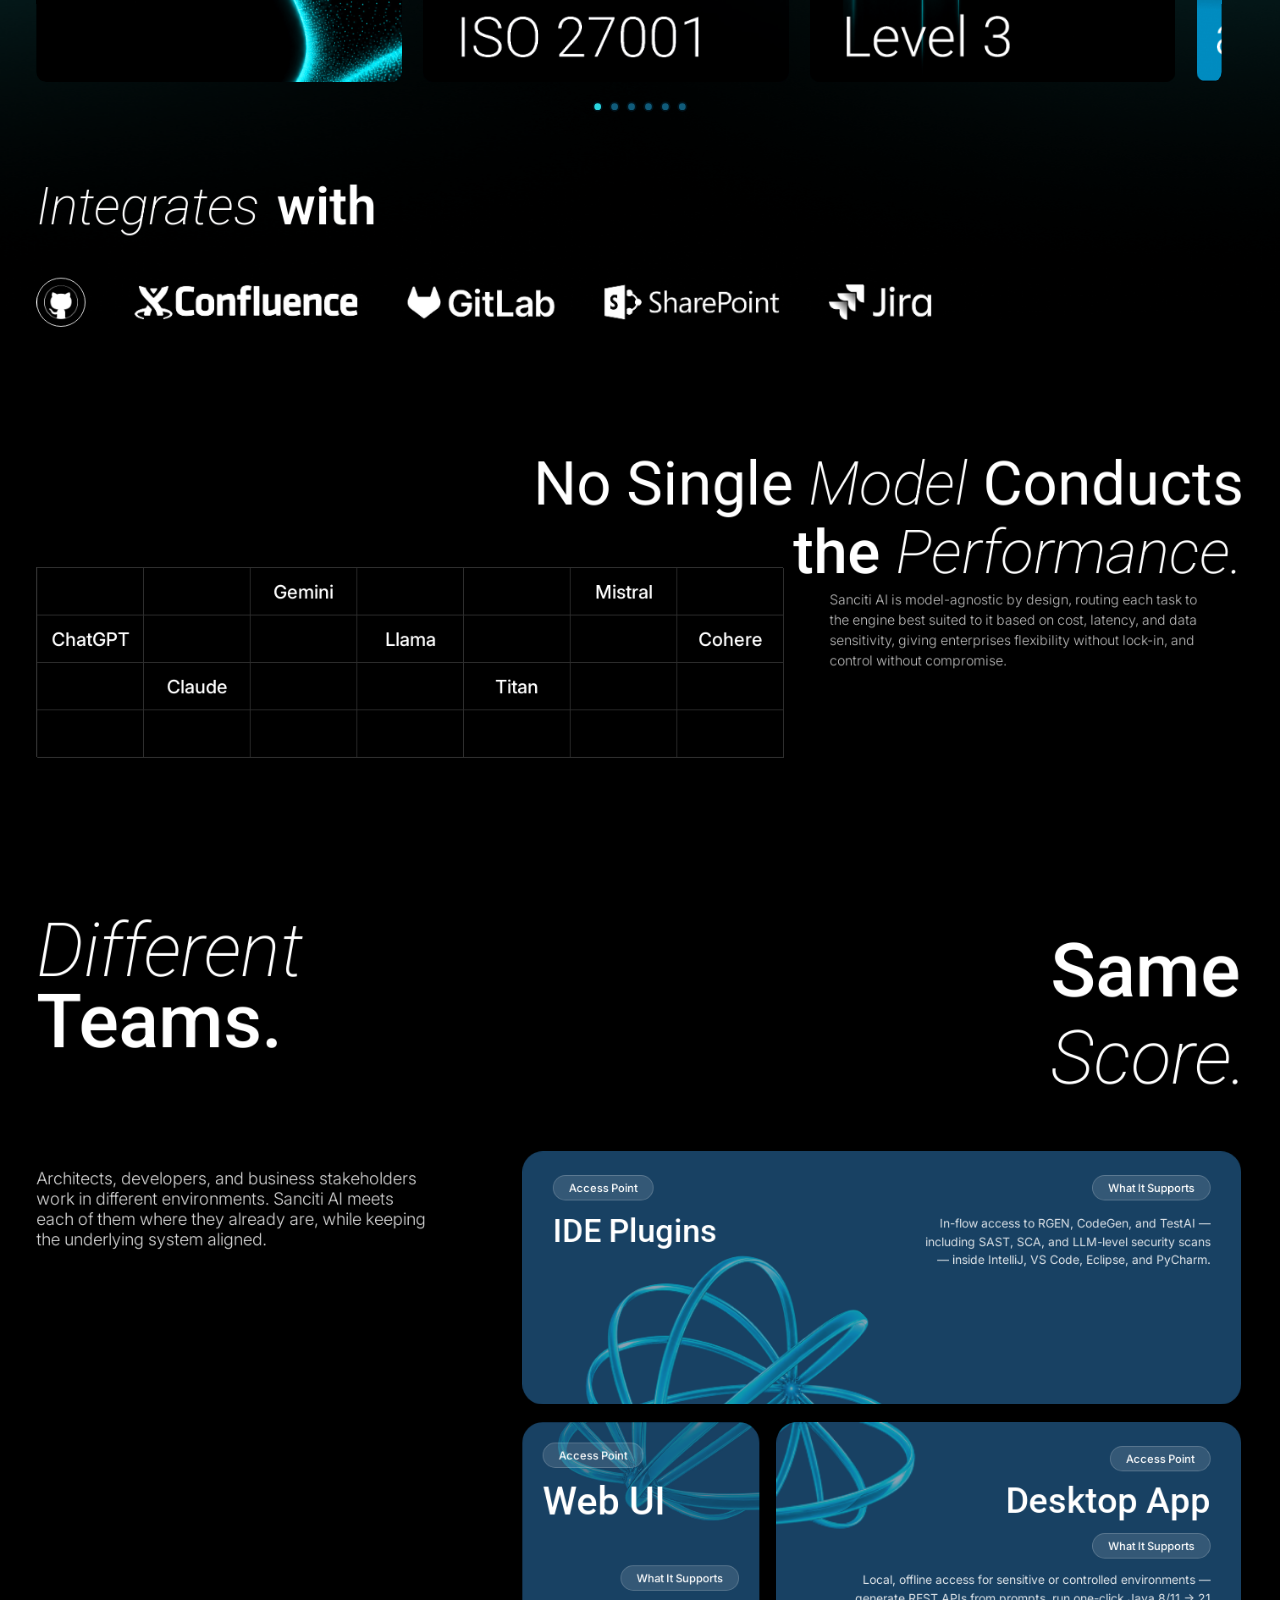
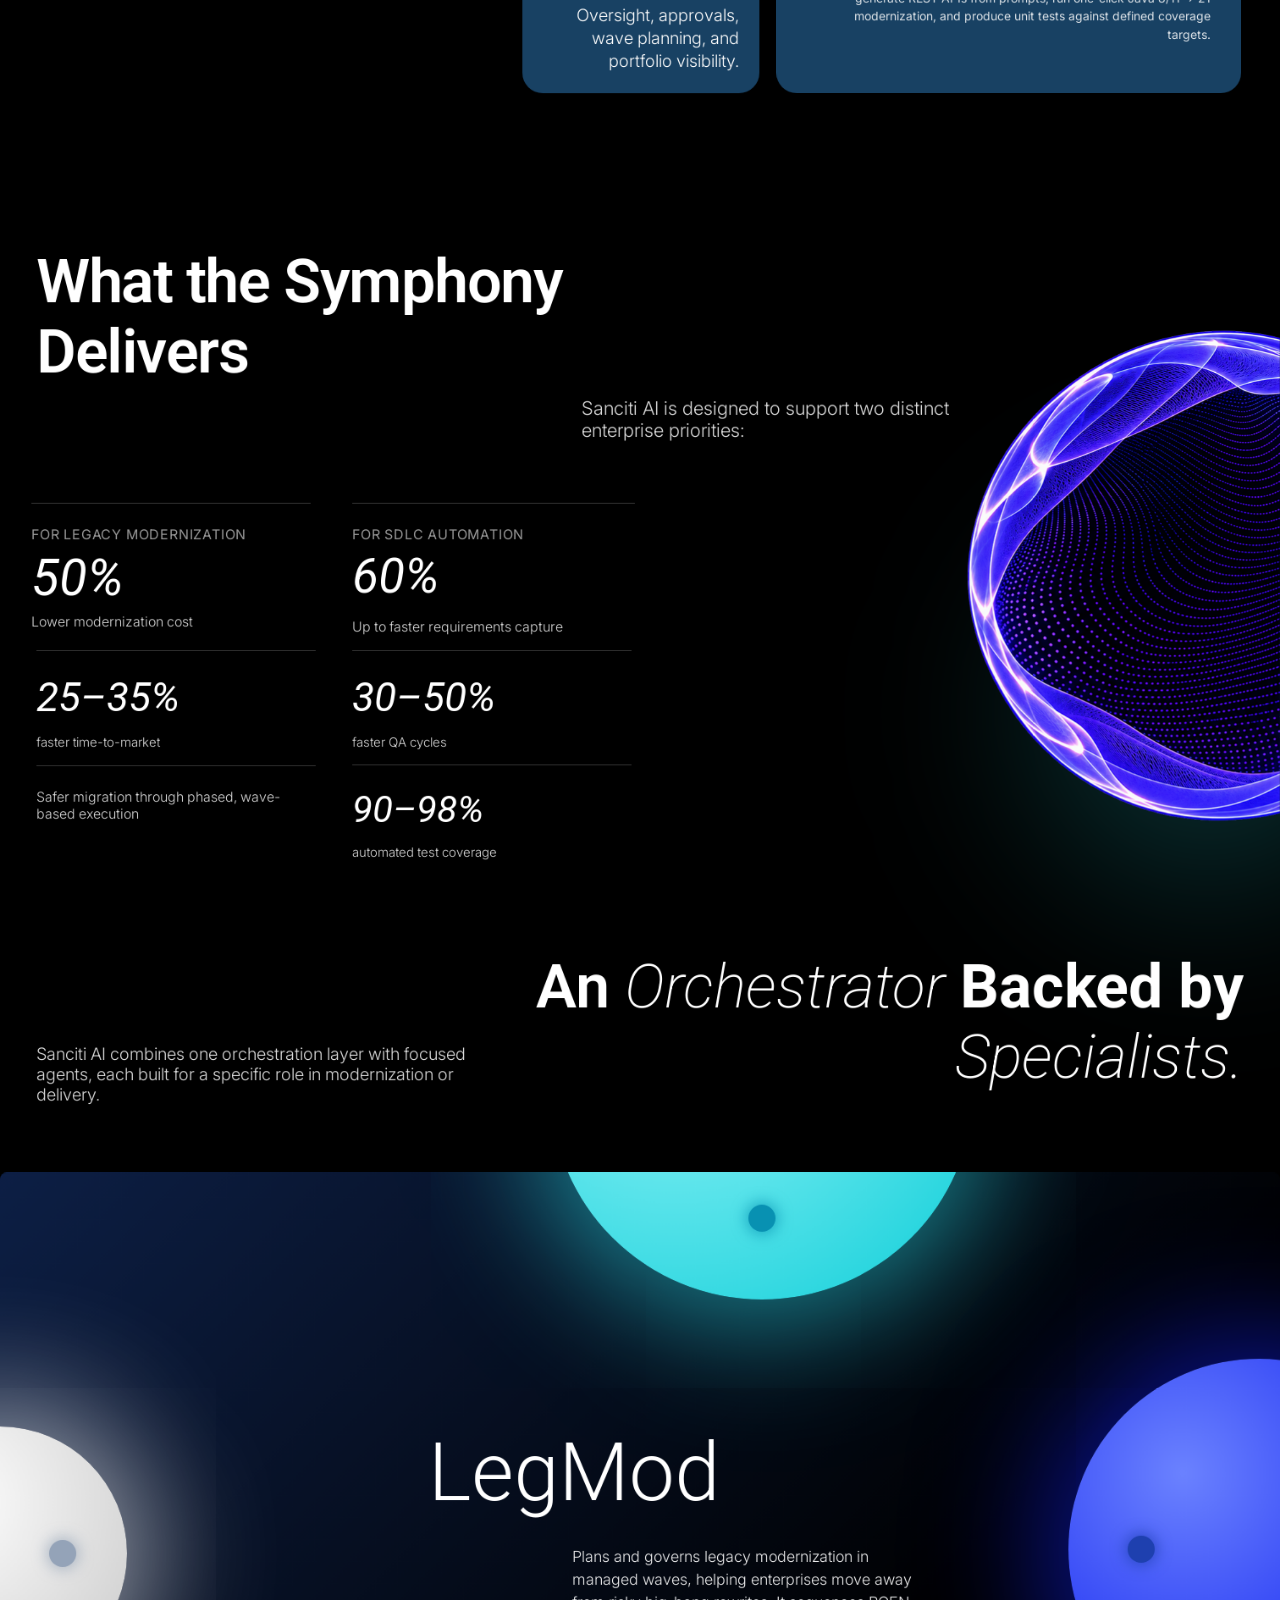
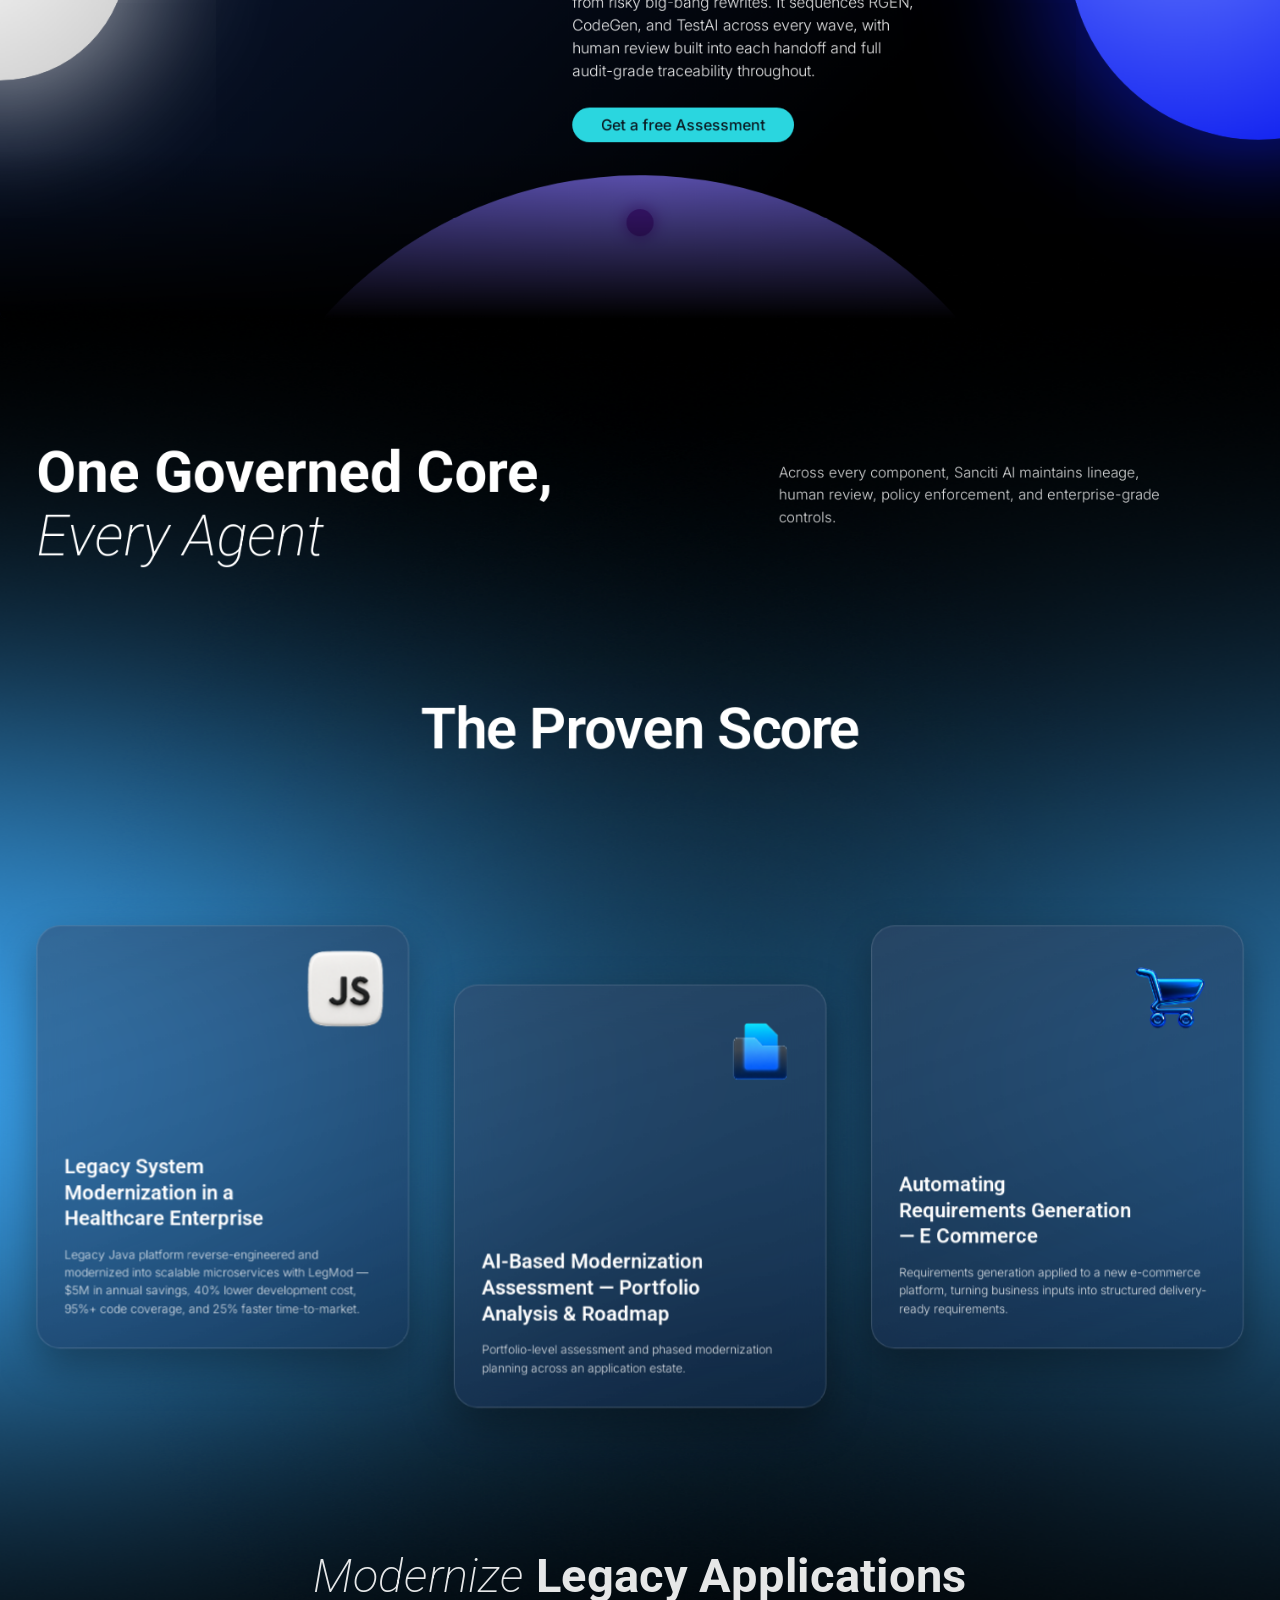
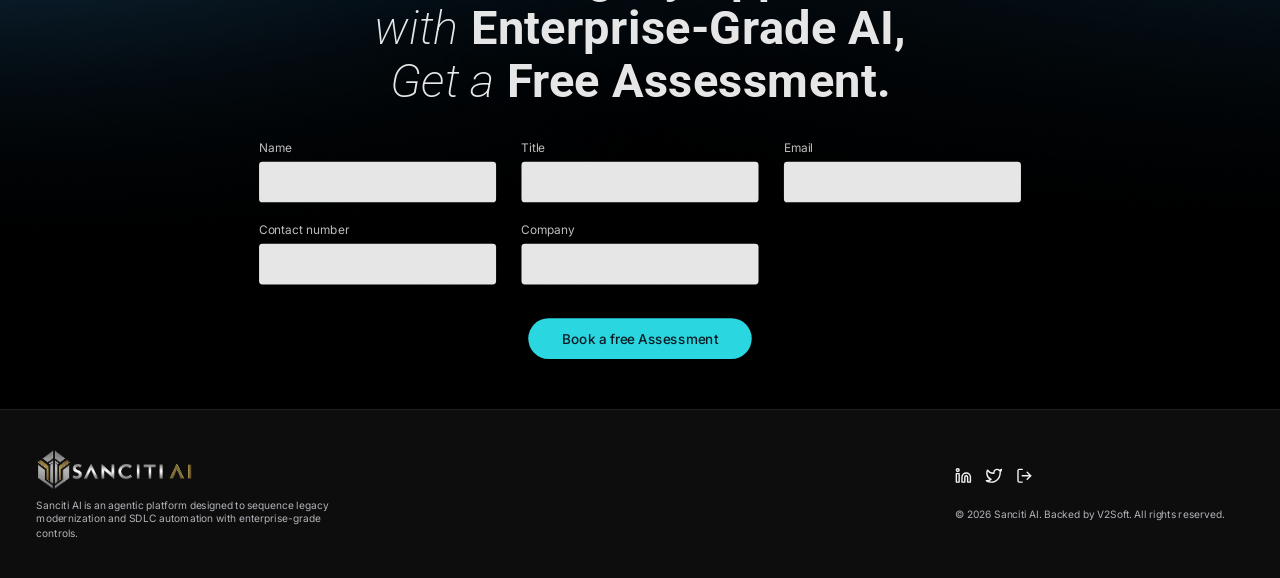
==== commit 2760c407: "fix: reduce desktop gap between playbook and hero, use Final Video 2.mp4 for circle video" ====
--- a/index.html
+++ b/index.html
@@ -634,7 +634,7 @@
         </div>
       </div>
       <!-- ================= MODERNIZING PLAYBOOK (SECTION 1) ================= -->
-      <div id="playbook-desktop" class="abs desktop-playbook" style="left:0; top:120px; width:1512px; height:740px; z-index:2;">
+      <div id="playbook-desktop" class="abs desktop-playbook" style="left:0; top:100px; width:1512px; height:430px; z-index:2;">
         <!-- Ambient Glow -->
         <div class="abs glow float-slow"
           style="left:-160px; top:-60px; width:850px; height:850px; background:radial-gradient(circle, rgba(42,214,223,.18), transparent 70%); pointer-events:none; z-index:0;">
@@ -642,12 +642,12 @@
 
         <!-- Left: Book Cover Mockup & Certified Partner Badge -->
         <div class="abs reveal"
-          style="left:80px; top:10px; width:520px; display:flex; flex-direction:column; align-items:flex-start; z-index:2;">
+          style="left:80px; top:0; width:520px; display:flex; flex-direction:column; align-items:flex-start; z-index:2;">
           <img alt="Modernizing the Systems You Can't Afford to Break" src="assets/img/Home page new/Cover mockup_Desktop 1.png"
-            style="width:490px; height:auto; object-fit:contain; filter: drop-shadow(0 24px 45px rgba(0,0,0,0.9));" />
+            style="width:480px; height:auto; object-fit:contain; filter: drop-shadow(0 20px 40px rgba(0,0,0,0.9));" />
           
           <!-- Claude Certified Partner Badge -->
-          <div class="claude-partner-badge" style="margin-top:20px; margin-left:35px;">
+          <div class="claude-partner-badge" style="margin-top:14px; margin-left:35px;">
             <div class="badge-accent">
               <svg width="22" height="22" viewBox="0 0 24 24"><circle cx="6" cy="18" r="2.5" fill="#1C1917"/><circle cx="12" cy="12" r="2.5" fill="#1C1917"/><circle cx="18" cy="6" r="2.5" fill="#1C1917"/></svg>
             </div>
@@ -663,17 +663,17 @@
         </div>
 
         <!-- Right: Heading, Subtitle & 2-Column Form -->
-        <div class="abs reveal" style="left:650px; top:10px; width:790px; z-index:2;">
+        <div class="abs reveal" style="left:650px; top:0; width:790px; z-index:2;">
           <div style="text-align:left;">
             <h1 class="font-disp"
-              style="font-size:64px; font-weight:300; color:#ffffff; line-height:1.08; margin:0; letter-spacing:-0.5px;">
+              style="font-size:60px; font-weight:300; color:#ffffff; line-height:1.08; margin:0; letter-spacing:-0.5px;">
               Modernizing the Systems<br />You Can't Afford to Break</h1>
-            <p class="font-body" style="font-size:22px; font-weight:300; color:rgba(255,255,255,.9); margin:18px 0 0 0; line-height:1.35;">
+            <p class="font-body" style="font-size:20px; font-weight:300; color:rgba(255,255,255,.9); margin:14px 0 0 0; line-height:1.35;">
               A practical playbook for end-to-end legacy modernization.</p>
           </div>
 
           <form action="submit_form.php" method="POST"
-            style="display:grid; grid-template-columns:317px 317px; gap:18px 32px; margin-top:38px;"
+            style="display:grid; grid-template-columns:317px 317px; gap:14px 28px; margin-top:28px;"
             onsubmit="handlePlaybookDownload(event)">
             <input type="hidden" name="source" value="index" />
             
@@ -712,65 +712,40 @@
       </div>
 
       <!-- ================= HERO: ONE PLATFORM (SECTION 2) ================= -->
-      <div class="abs desktop-hero" style="left:0; top:880px; width:1512px; height:850px; z-index:1;">
+      <div class="abs desktop-hero" style="left:0; top:530px; width:1512px; height:600px; z-index:1;">
         <!-- Ambient Glows -->
         <div class="abs glow float-slower pulse"
-          style="left:-300px; top:200px; width:650px; height:650px; background:radial-gradient(circle, rgba(115,104,255,.35), transparent 70%); pointer-events:none;">
+          style="left:-300px; top:100px; width:650px; height:650px; background:radial-gradient(circle, rgba(115,104,255,.3), transparent 70%); pointer-events:none;">
         </div>
         <div class="abs glow float-slow"
-          style="right:-100px; top:50px; width:650px; height:650px; background:radial-gradient(circle, rgba(42,214,223,.22), transparent 70%); pointer-events:none;">
+          style="right:-100px; top:0px; width:650px; height:650px; background:radial-gradient(circle, rgba(42,214,223,.2), transparent 70%); pointer-events:none;">
         </div>
 
         <!-- Left: One Platform Typography & Description -->
-        <div class="abs reveal" style="left:80px; top:80px; width:720px; display:flex; flex-direction:column; z-index:2;">
-          <div class="font-disp" style="font-size:64px; line-height:1.12; color:#fff; letter-spacing:-0.5px;">
+        <div class="abs reveal" style="left:80px; top:10px; width:720px; display:flex; flex-direction:column; z-index:2;">
+          <div class="font-disp" style="font-size:62px; line-height:1.12; color:#fff; letter-spacing:-0.5px;">
             <div style="font-weight:200; font-style:italic;">One Platform.</div>
             <div style="font-weight:200; font-style:italic;">Two Enterprise Challenges.</div>
             <div style="font-weight:700;">One Intelligent Score.</div>
           </div>
           <p class="font-body"
-            style="margin:24px 0 0; width:640px; font-size:16px; font-weight:300; line-height:1.6; color:rgba(255,255,255,.9);">
+            style="margin:20px 0 0; width:640px; font-size:16px; font-weight:300; line-height:1.6; color:rgba(255,255,255,.9);">
             Enterprises face two challenges: legacy modernization by technical debt, and fragmented, manual software
             delivery. Sanciti AI solves these with LegMod orchestrator and four specialist agents, RGEN, CodeGen, TestAI,
             and Deploy, across the SDLC for continuous, governed modernization and delivery.
           </p>
           <div class="pill" onclick="scrollToAssessment(event)"
-            style="margin:34px 0 0; width:fit-content; border:2px solid var(--cyan); border-radius:70px; padding:12px 28px; cursor:pointer; background:transparent;">
+            style="margin:28px 0 0; width:fit-content; border:2px solid var(--cyan); border-radius:70px; padding:12px 28px; cursor:pointer; background:transparent;">
             <span class="font-disp" style="font-weight:300; font-size:16px; color:#ffffff;">Get a Free Assessment</span>
           </div>
         </div>
 
-        <!-- Right: 5 Animated Glowing Rings -->
-        <div class="abs" style="left:890px; top:50px; width:450px; height:470px; overflow:visible; z-index:2;">
-          <!-- Ambient Glow behind circles -->
-          <div class="abs glow pulse"
-            style="left:-50px; top:-50px; width:550px; height:570px; background:radial-gradient(circle, rgba(42,214,223,.2), transparent 70%); pointer-events:none;">
-          </div>
-          <!-- ring 1: blue -->
-          <div class="abs hero-ring delay1" style="left:20px; top:15px; width:170px; height:170px;">
-            <img src="assets/img/bluecirclespin.png" alt=""
-              style="width:100%; height:100%; object-fit:contain; animation: spin-cw 16s linear infinite; filter: drop-shadow(0 0 18px rgba(63,110,255,.55));" />
-          </div>
-          <!-- ring 2: light blue -->
-          <div class="abs hero-ring delay2" style="left:225px; top:15px; width:170px; height:170px;">
-            <img src="assets/img/lbluecirclespin.png" alt=""
-              style="width:100%; height:100%; object-fit:contain; animation: spin-ccw 20s linear infinite; filter: drop-shadow(0 0 18px rgba(42,214,223,.55));" />
-          </div>
-          <!-- ring 3: white, centre -->
-          <div class="abs hero-ring delay3" style="left:122px; top:140px; width:170px; height:170px; z-index:3;">
-            <img src="assets/img/whitecirclespin.png" alt=""
-              style="width:100%; height:100%; object-fit:contain; animation: spin-cw 24s linear infinite; filter: drop-shadow(0 0 20px rgba(255,255,255,.45));" />
-          </div>
-          <!-- ring 4: dark blue -->
-          <div class="abs hero-ring delay4" style="left:20px; top:265px; width:170px; height:170px;">
-            <img src="assets/img/dbluecirclespin.png" alt=""
-              style="width:100%; height:100%; object-fit:contain; animation: spin-ccw 18s linear infinite; filter: drop-shadow(0 0 18px rgba(63,110,255,.5));" />
-          </div>
-          <!-- ring 5: teal -->
-          <div class="abs hero-ring delay5" style="left:225px; top:265px; width:170px; height:170px;">
-            <img src="assets/img/greencirclespin.png" alt=""
-              style="width:100%; height:100%; object-fit:contain; animation: spin-cw 22s linear infinite; filter: drop-shadow(0 0 18px rgba(42,214,223,.5));" />
-          </div>
+        <!-- Right: 5 Animated Glowing Rings Video (Final Video 2) -->
+        <div class="abs reveal" style="left:880px; top:-25px; width:340px; display:flex; justify-content:center; align-items:center; z-index:2;">
+          <video autoplay loop muted playsinline webkit-playsinline
+            style="width:320px; height:auto; object-fit:contain; mix-blend-mode:screen; filter:drop-shadow(0 0 25px rgba(42,214,223,0.35)); pointer-events:none;">
+            <source src="assets/img/Home page new/Final Video 2.mp4" type="video/mp4">
+          </video>
         </div>
       </div>
 
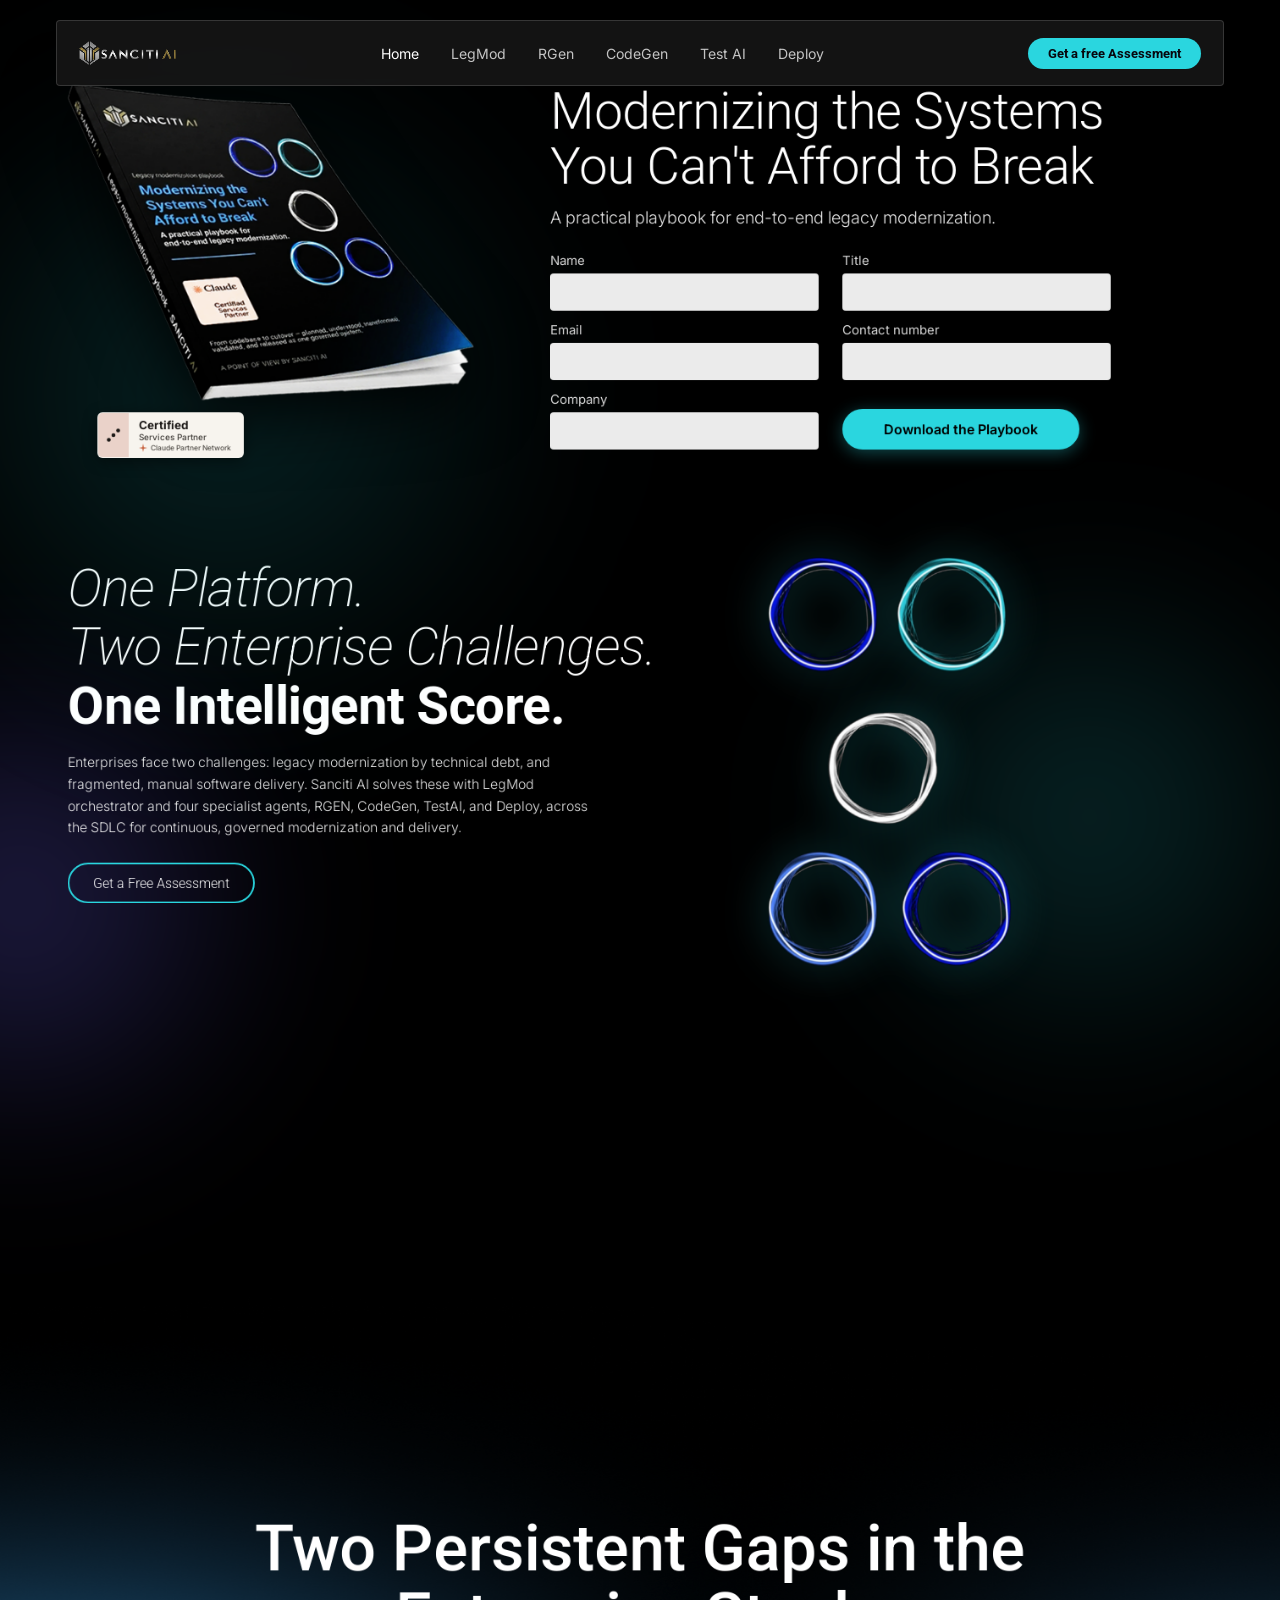
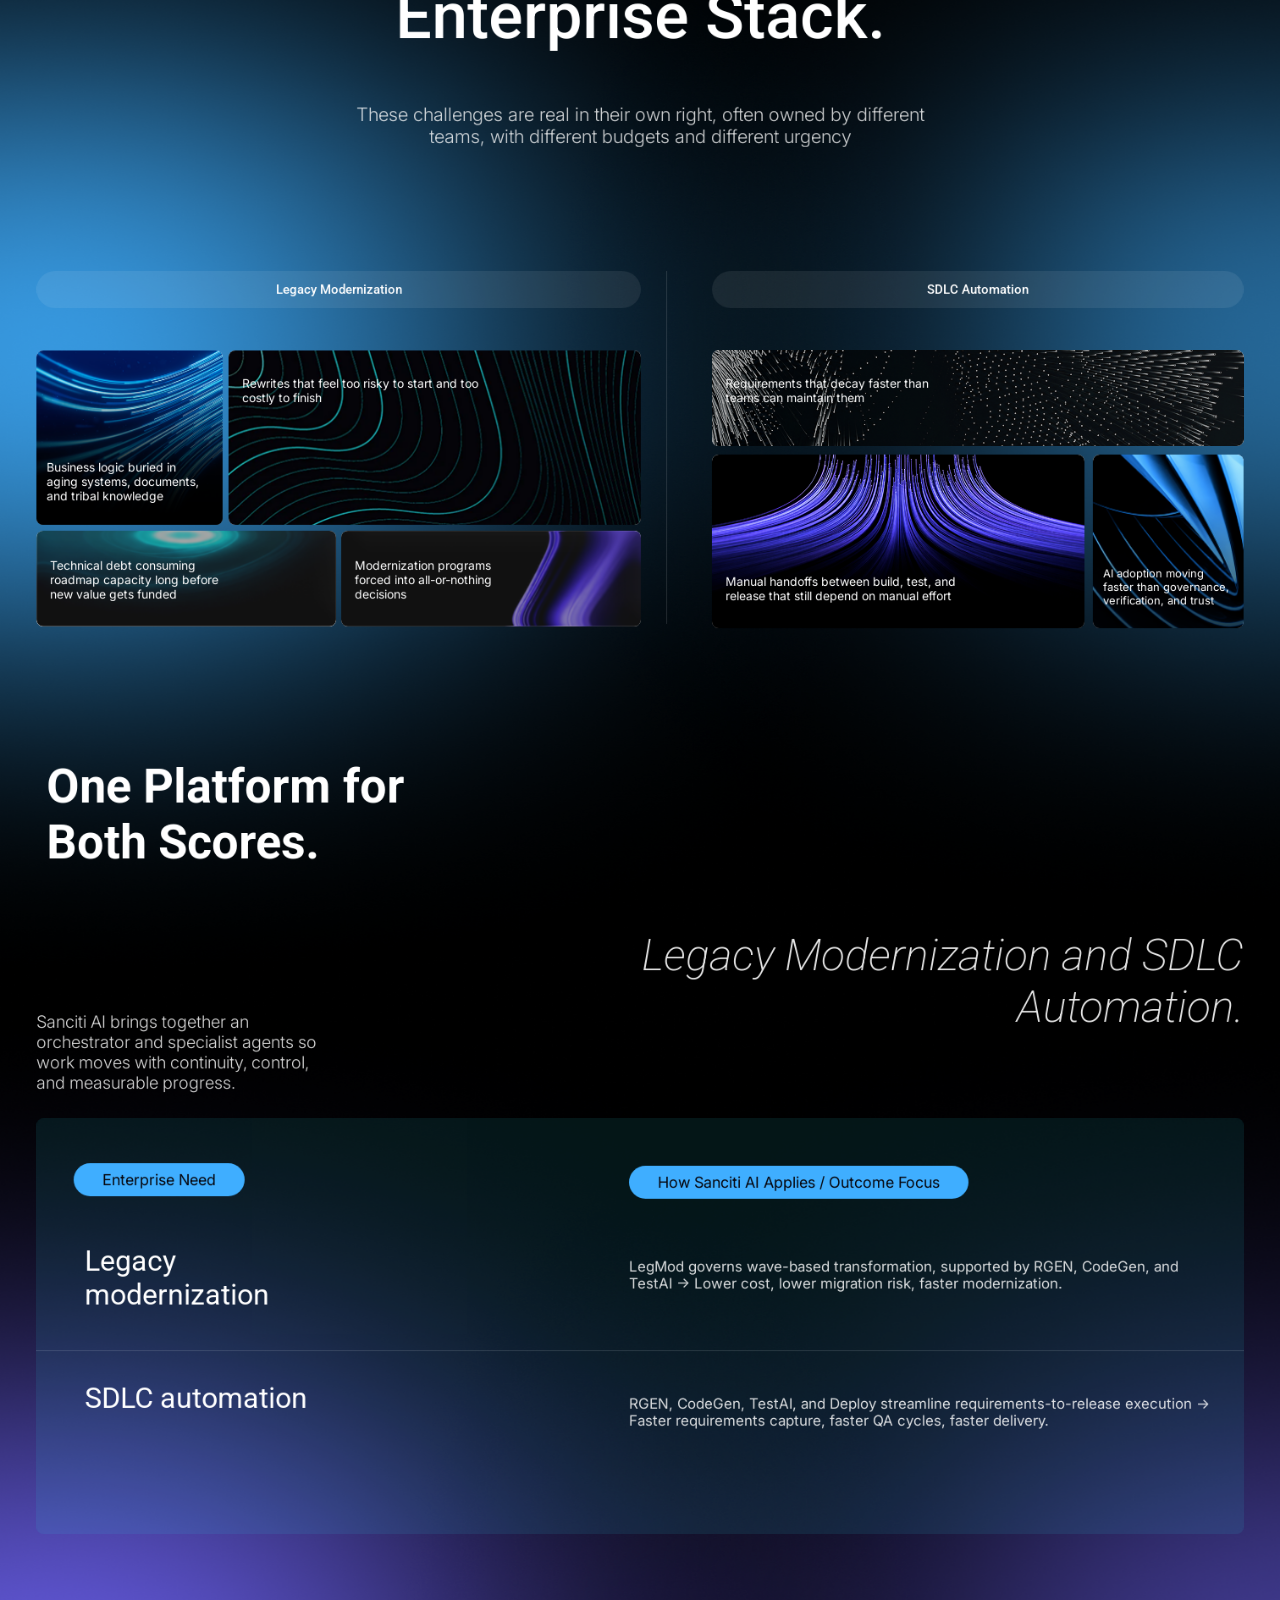
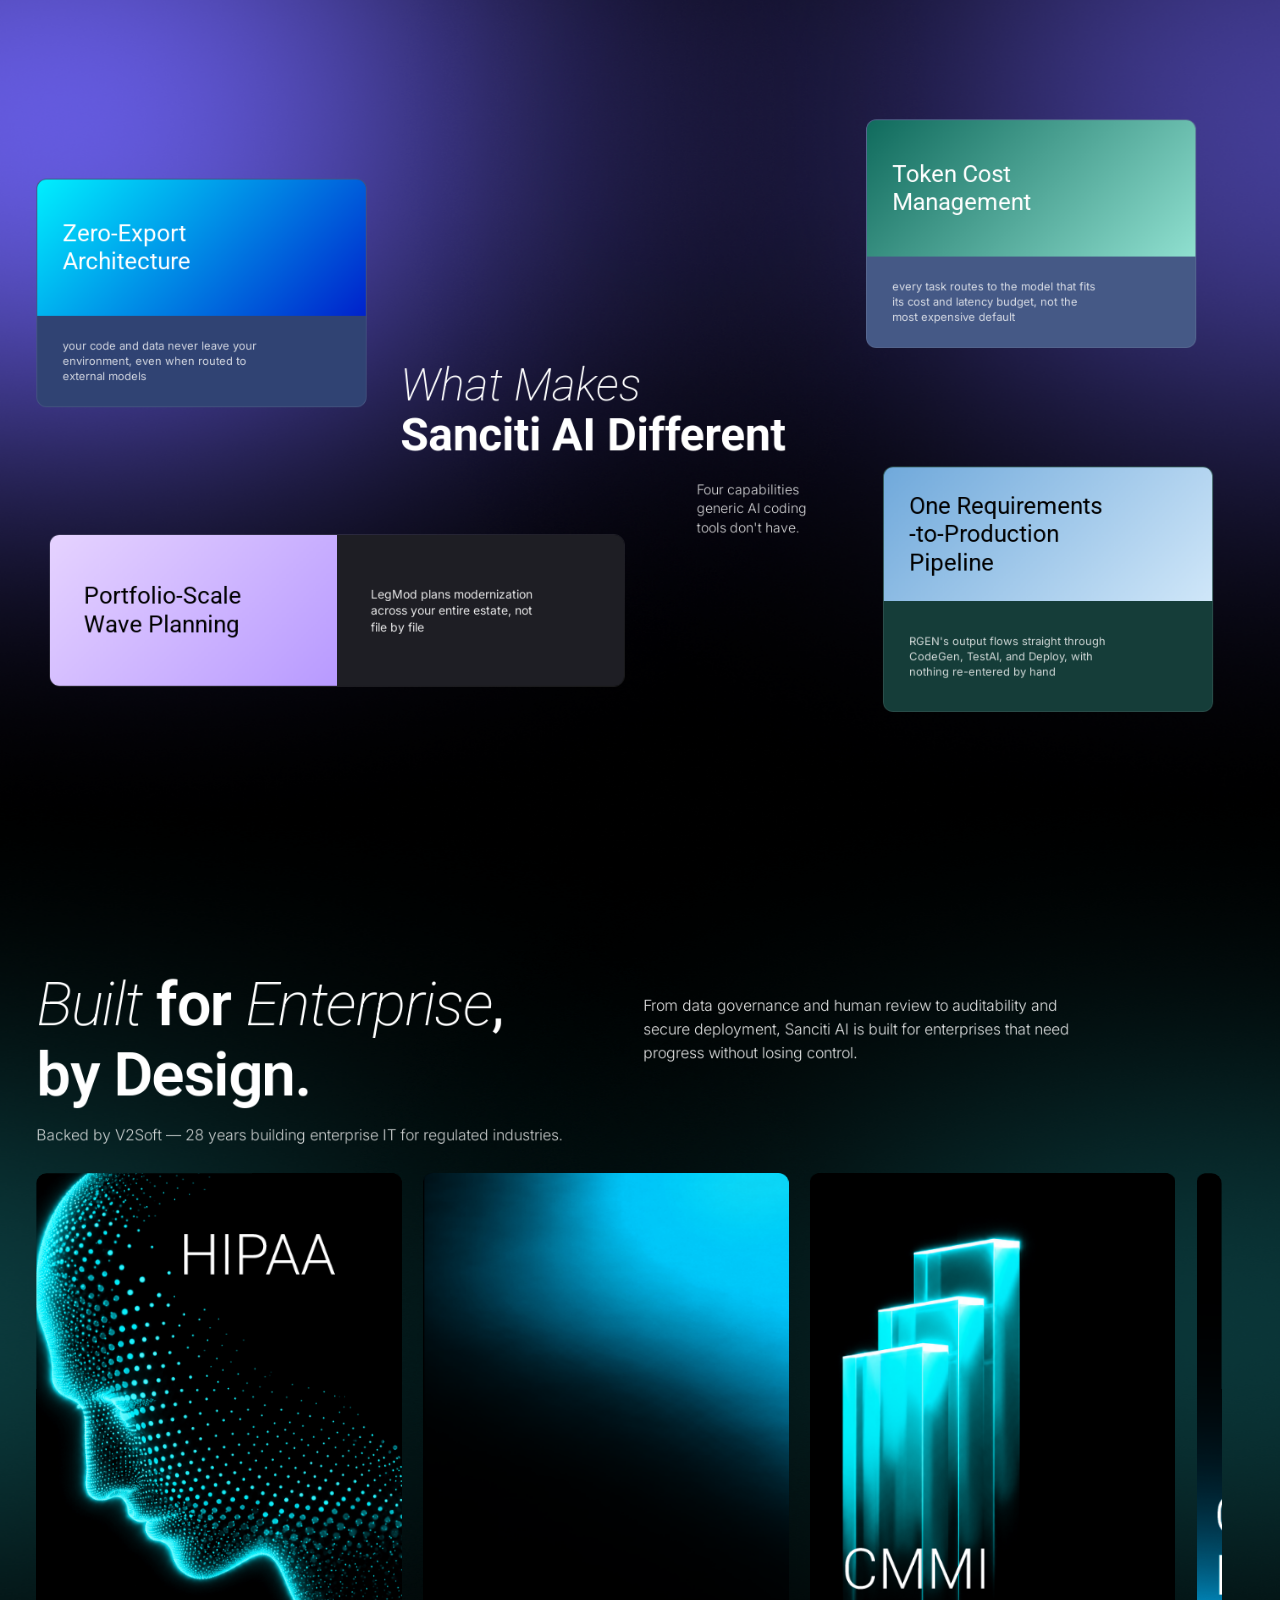
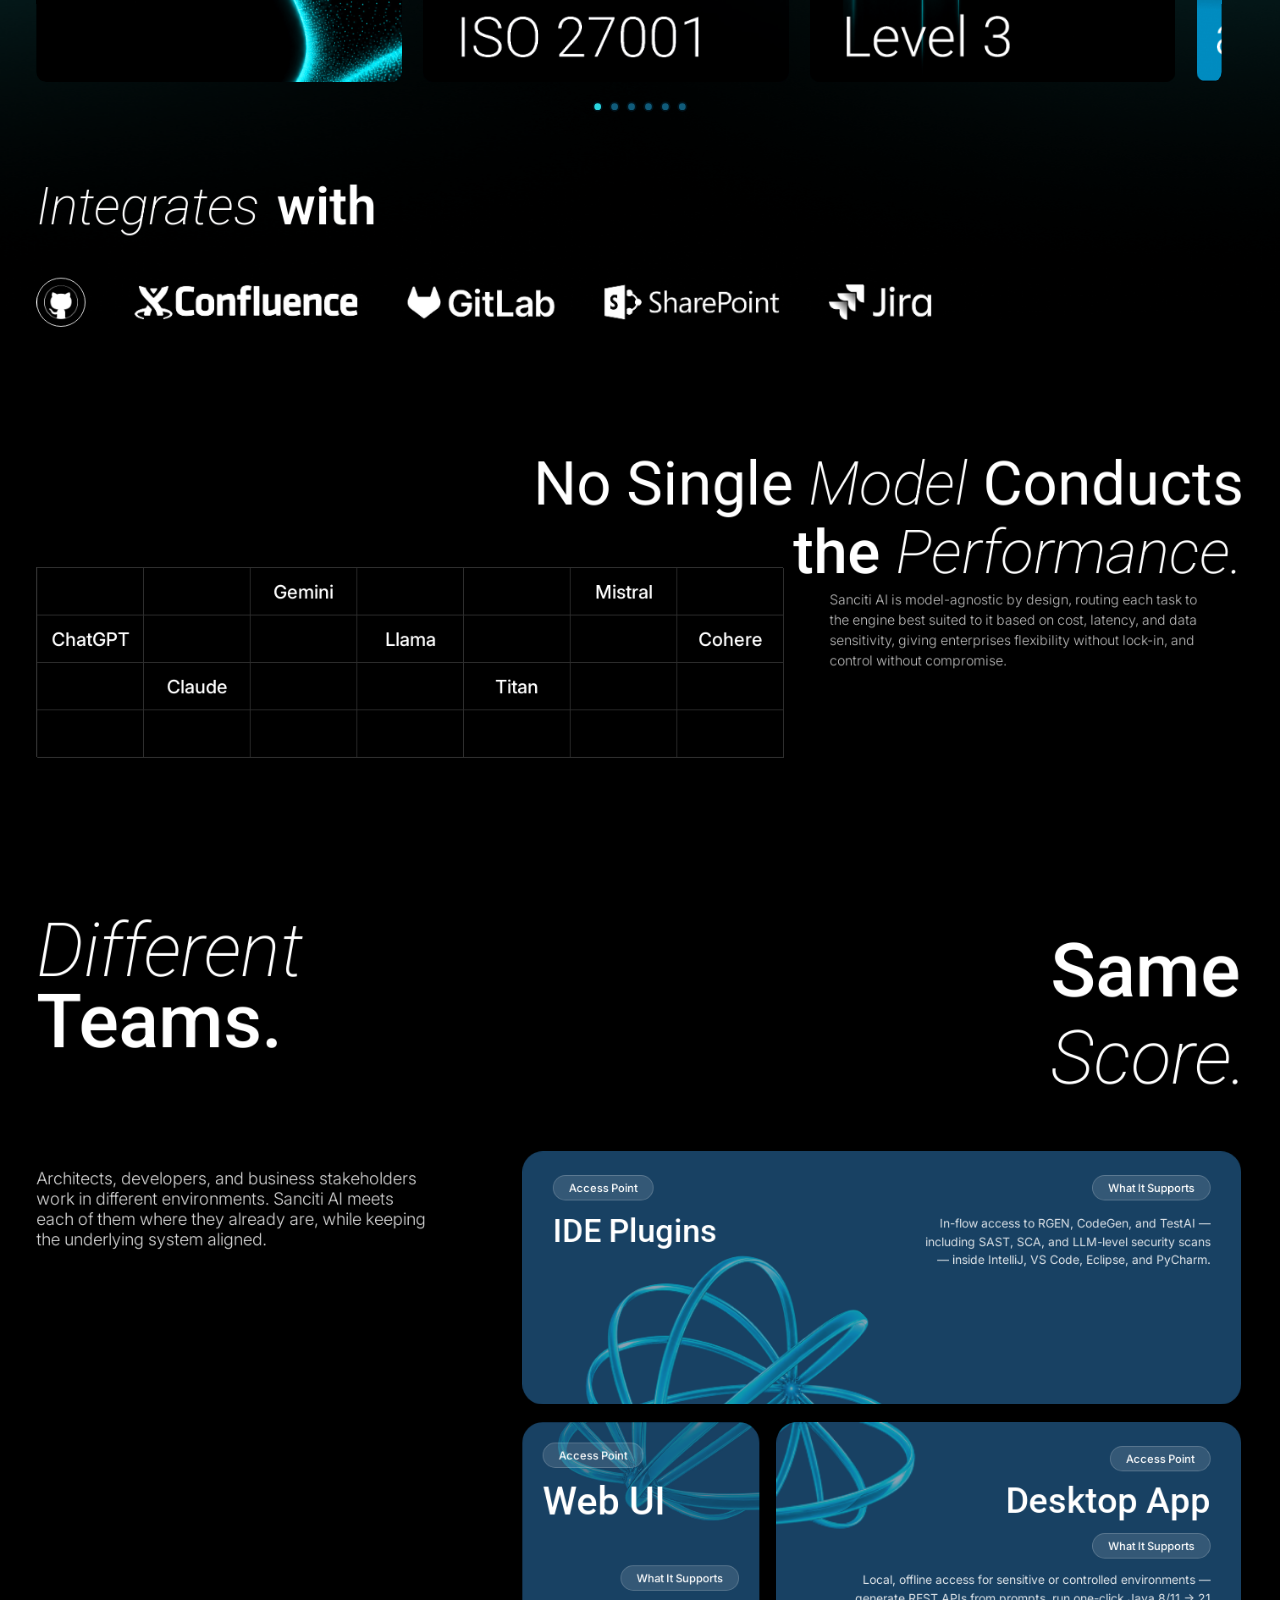
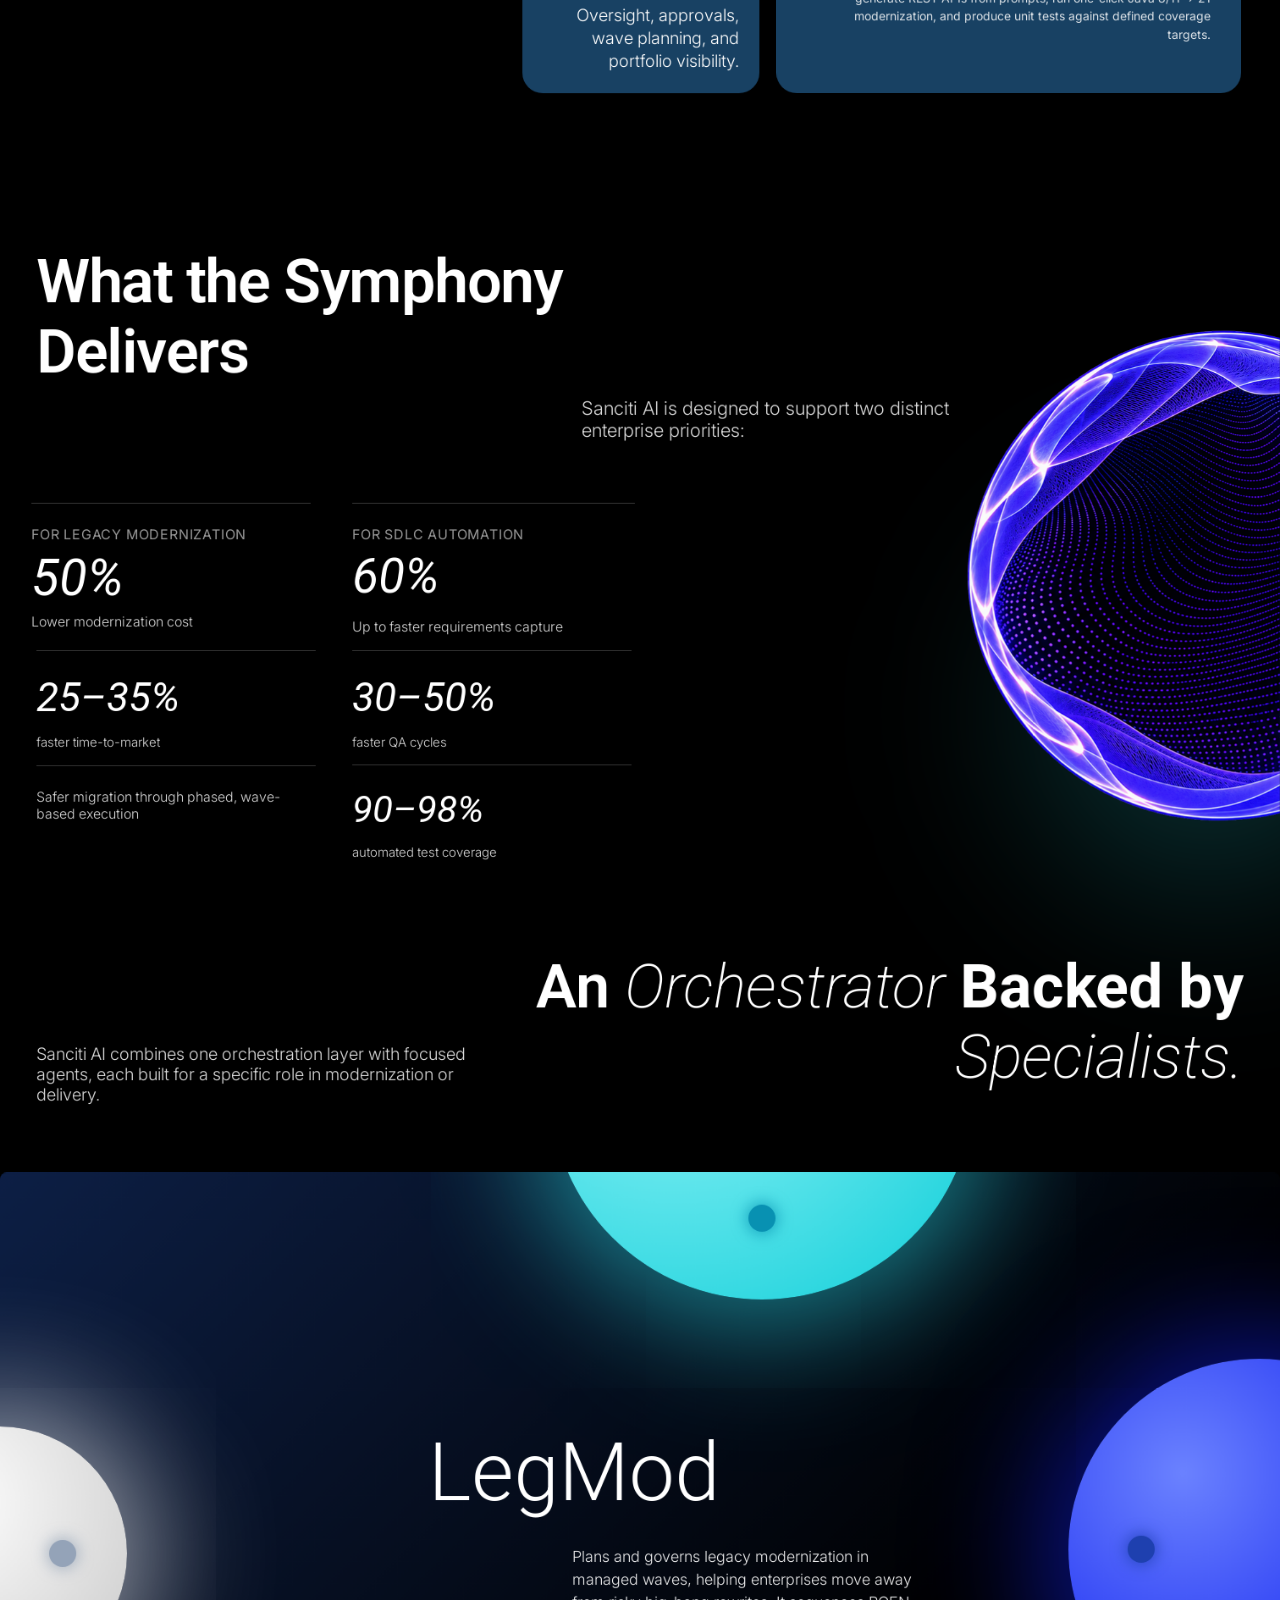
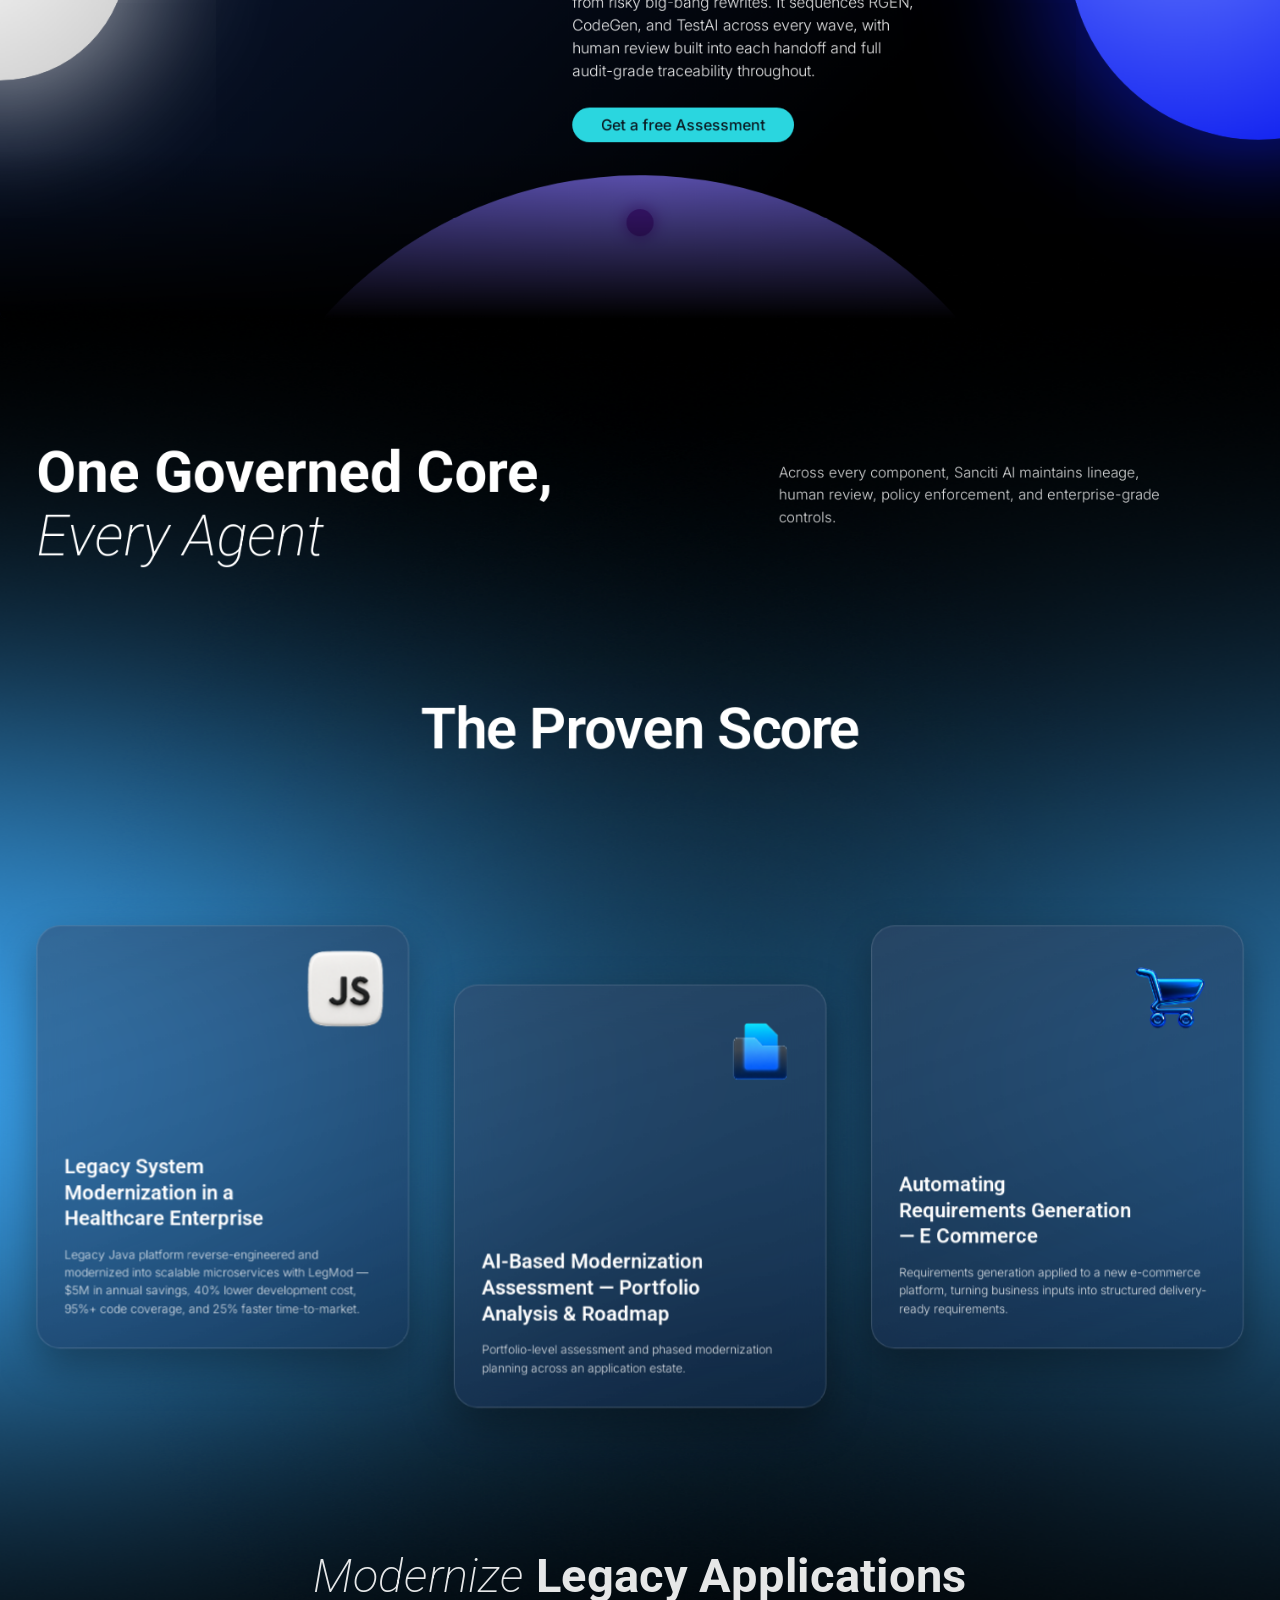
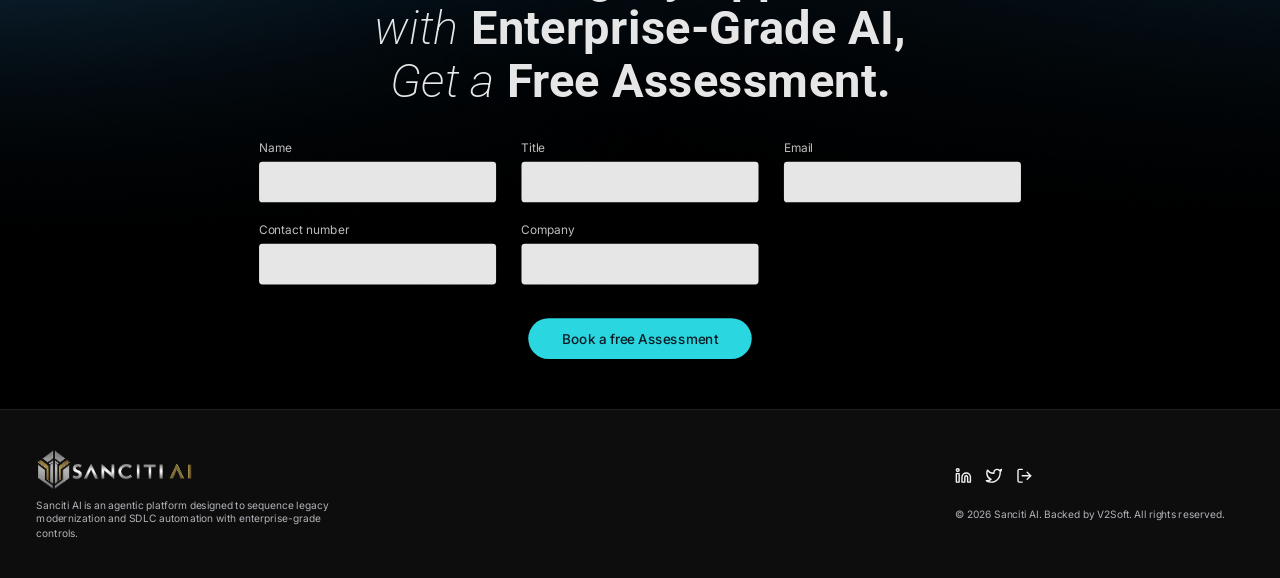
==== commit 2e36ed75: "fix: resolve black video background using chroma-key canvas and align section gaps and paddings with" ====
--- a/index.html
+++ b/index.html
@@ -712,7 +712,7 @@
       </div>
 
       <!-- ================= HERO: ONE PLATFORM (SECTION 2) ================= -->
-      <div class="abs desktop-hero" style="left:0; top:530px; width:1512px; height:600px; z-index:1;">
+      <div class="abs desktop-hero" style="left:0; top:640px; width:1512px; height:550px; z-index:1;">
         <!-- Ambient Glows -->
         <div class="abs glow float-slower pulse"
           style="left:-300px; top:100px; width:650px; height:650px; background:radial-gradient(circle, rgba(115,104,255,.3), transparent 70%); pointer-events:none;">
@@ -722,7 +722,7 @@
         </div>
 
         <!-- Left: One Platform Typography & Description -->
-        <div class="abs reveal" style="left:80px; top:10px; width:720px; display:flex; flex-direction:column; z-index:2;">
+        <div class="abs reveal" style="left:80px; top:20px; width:720px; display:flex; flex-direction:column; z-index:2;">
           <div class="font-disp" style="font-size:62px; line-height:1.12; color:#fff; letter-spacing:-0.5px;">
             <div style="font-weight:200; font-style:italic;">One Platform.</div>
             <div style="font-weight:200; font-style:italic;">Two Enterprise Challenges.</div>
@@ -740,12 +740,14 @@
           </div>
         </div>
 
-        <!-- Right: 5 Animated Glowing Rings Video (Final Video 2) -->
-        <div class="abs reveal" style="left:880px; top:-25px; width:340px; display:flex; justify-content:center; align-items:center; z-index:2;">
-          <video autoplay loop muted playsinline webkit-playsinline
-            style="width:320px; height:auto; object-fit:contain; mix-blend-mode:screen; filter:drop-shadow(0 0 25px rgba(42,214,223,0.35)); pointer-events:none;">
+        <!-- Right: 5 Animated Glowing Rings (Chroma-keyed Transparent Canvas) -->
+        <div class="abs reveal" style="left:880px; top:-10px; width:340px; display:flex; justify-content:center; align-items:center; z-index:2; pointer-events:none;">
+          <video id="heroRingsVid" autoplay loop muted playsinline webkit-playsinline
+            style="position:absolute; width:1px; height:1px; opacity:0; pointer-events:none;">
             <source src="assets/img/Home page new/Final Video 2.mp4" type="video/mp4">
           </video>
+          <canvas id="heroRingsCanvas" width="468" height="796"
+            style="width:320px; height:auto; object-fit:contain; filter:drop-shadow(0 0 25px rgba(42,214,223,0.35)); pointer-events:none;"></canvas>
         </div>
       </div>
 
@@ -2098,6 +2100,72 @@
         window.location.href = 'https://www.sanciti.ai/thank-you/';
       }, 500);
     }
+
+    // Setup Hero 5 Rings Animation with Canvas Chroma-Keying
+    // Completely eliminates any black background/rectangle and renders pure glowing transparent rings
+    (function initDesktopHeroRings() {
+      const video = document.getElementById('heroRingsVid');
+      const canvas = document.getElementById('heroRingsCanvas');
+      if (!video || !canvas) return;
+      const ctx = canvas.getContext('2d', { willReadFrequently: true });
+
+      // Draw transparent image immediately so there is zero flash of black or delay
+      const img = new Image();
+      img.onload = function() {
+        if (!video.currentTime || video.paused) {
+          ctx.drawImage(img, 0, 0, canvas.width, canvas.height);
+        }
+      };
+      img.src = 'assets/img/Home page new/rings_transparent.png';
+
+      let isRunning = false;
+      function renderFrame() {
+        if (!video.paused && !video.ended && video.readyState >= 2) {
+          ctx.clearRect(0, 0, canvas.width, canvas.height);
+          ctx.drawImage(video, 0, 0, canvas.width, canvas.height);
+          try {
+            const imgData = ctx.getImageData(0, 0, canvas.width, canvas.height);
+            const d = imgData.data;
+            const len = d.length;
+            for (let i = 0; i < len; i += 4) {
+              const r = d[i], g = d[i + 1], b = d[i + 2];
+              const max = r > g ? (r > b ? r : b) : (g > b ? g : b);
+              if (max < 22) {
+                d[i + 3] = 0;
+              } else if (max < 50) {
+                d[i + 3] = Math.round((max - 22) * (255 / 28));
+              }
+            }
+            ctx.putImageData(imgData, 0, 0);
+          } catch (e) {
+            // Context error fallback
+          }
+        }
+        requestAnimationFrame(renderFrame);
+      }
+
+      video.addEventListener('play', function() {
+        if (!isRunning) {
+          isRunning = true;
+          requestAnimationFrame(renderFrame);
+        }
+      });
+
+      if (!video.paused) {
+        isRunning = true;
+        requestAnimationFrame(renderFrame);
+      }
+
+      ['touchstart', 'click', 'scroll', 'mousemove'].forEach(function(evt) {
+        window.addEventListener(evt, function() {
+          if (video.paused) {
+            video.play().catch(function() {});
+          }
+        }, { once: true, passive: true });
+      });
+
+      video.play().catch(function() {});
+    })();
   </script>
 </body>
 
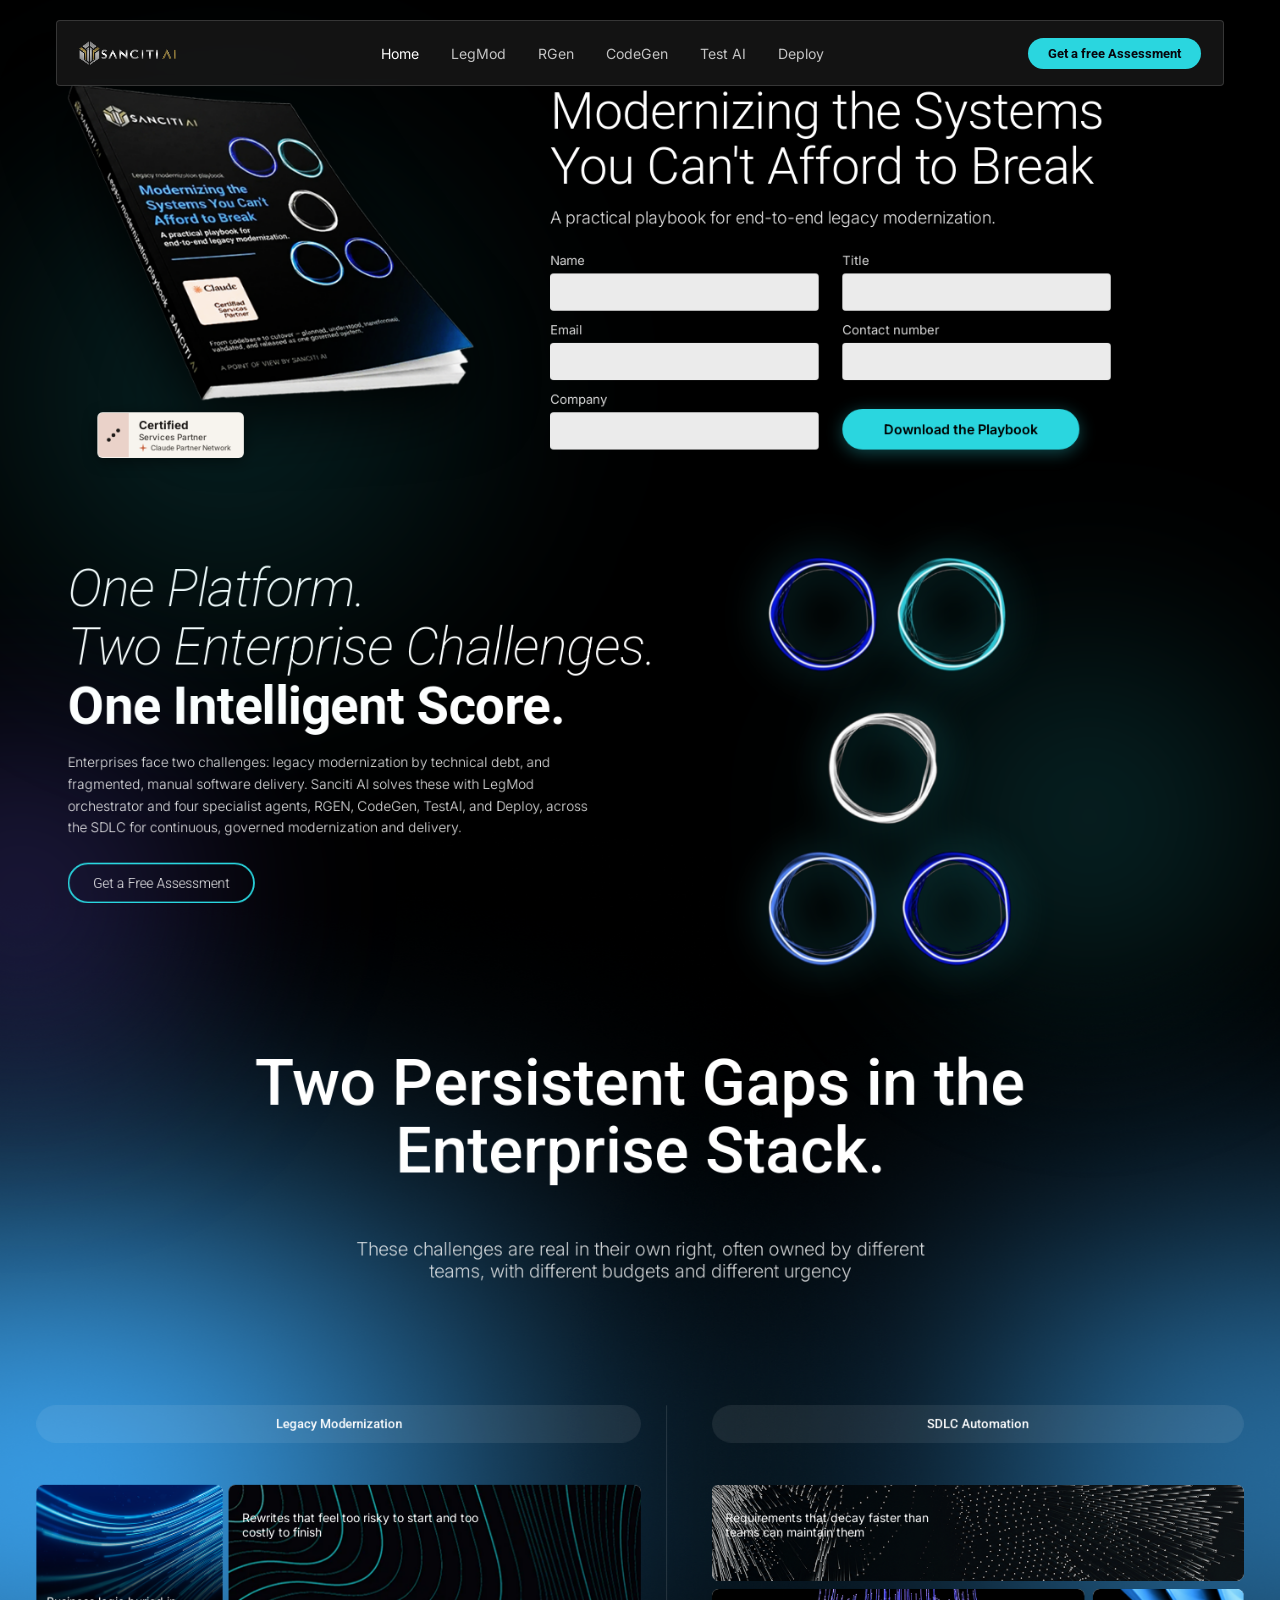
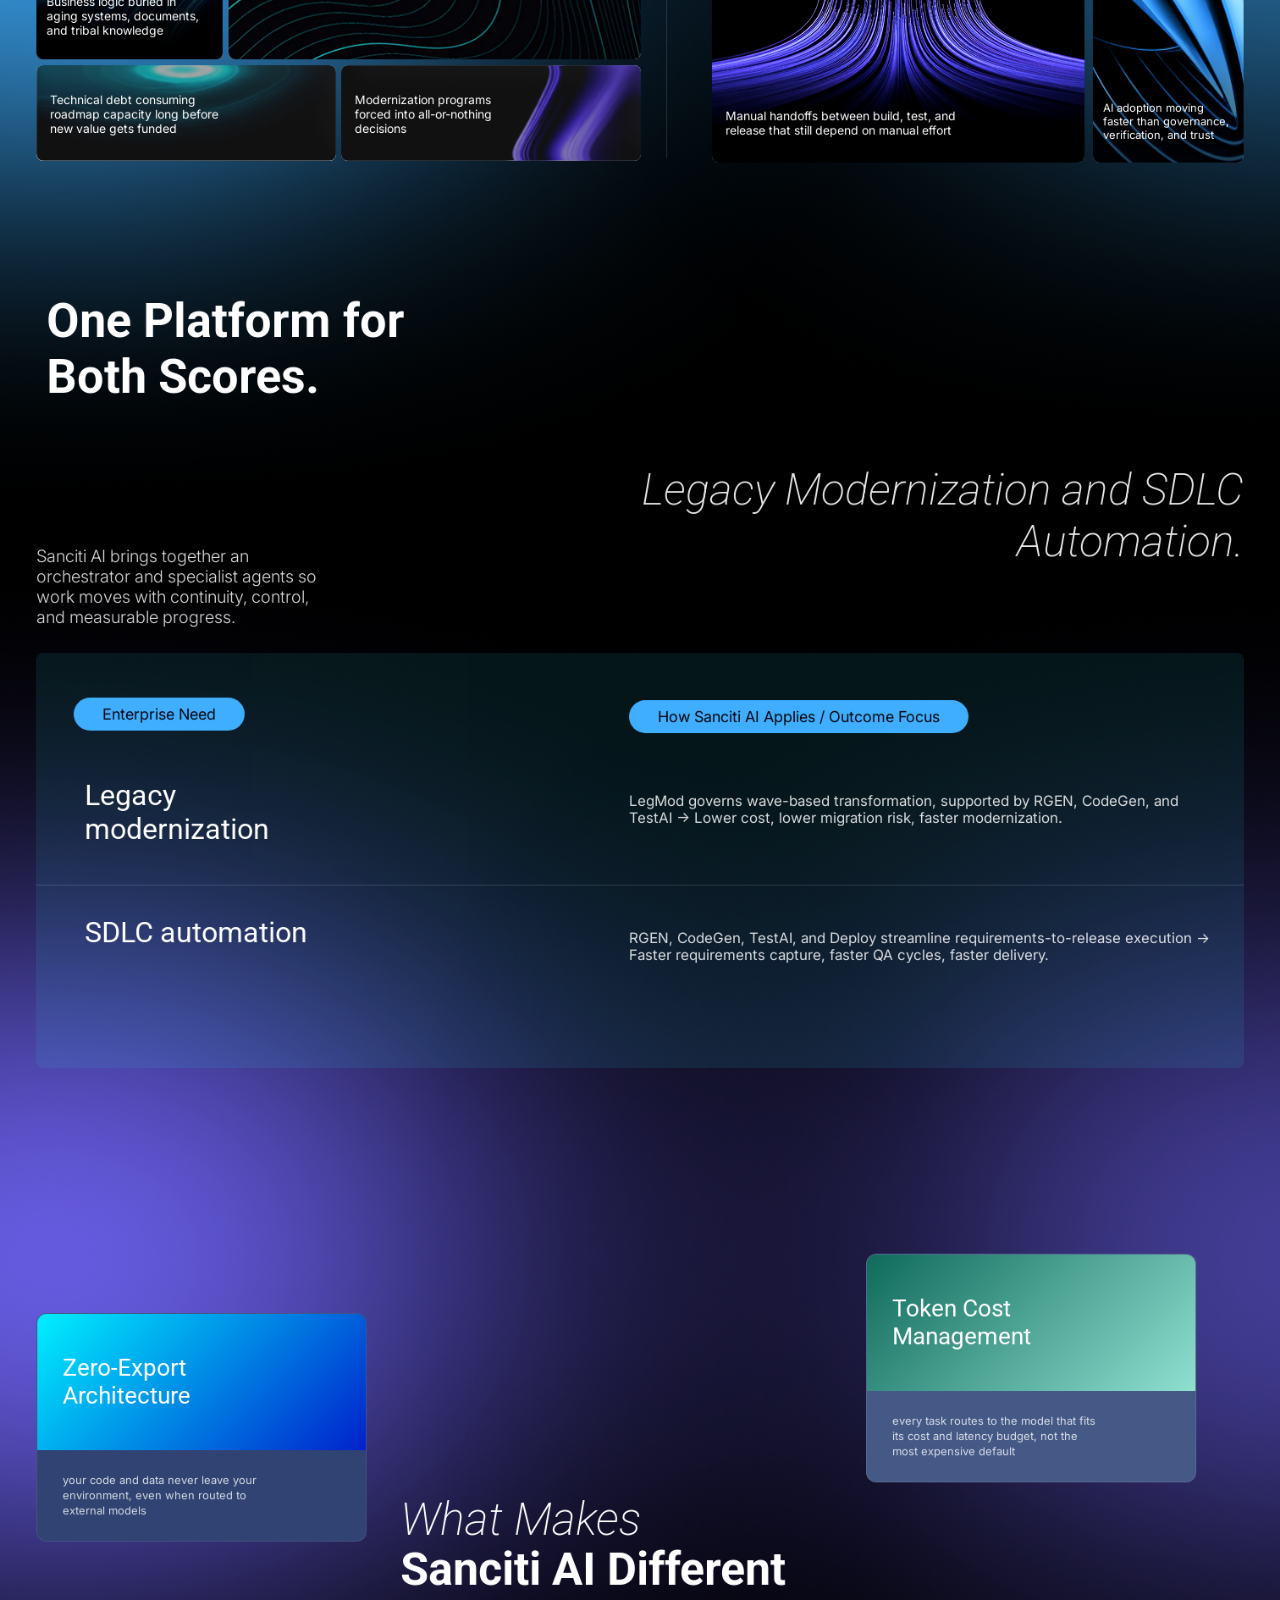
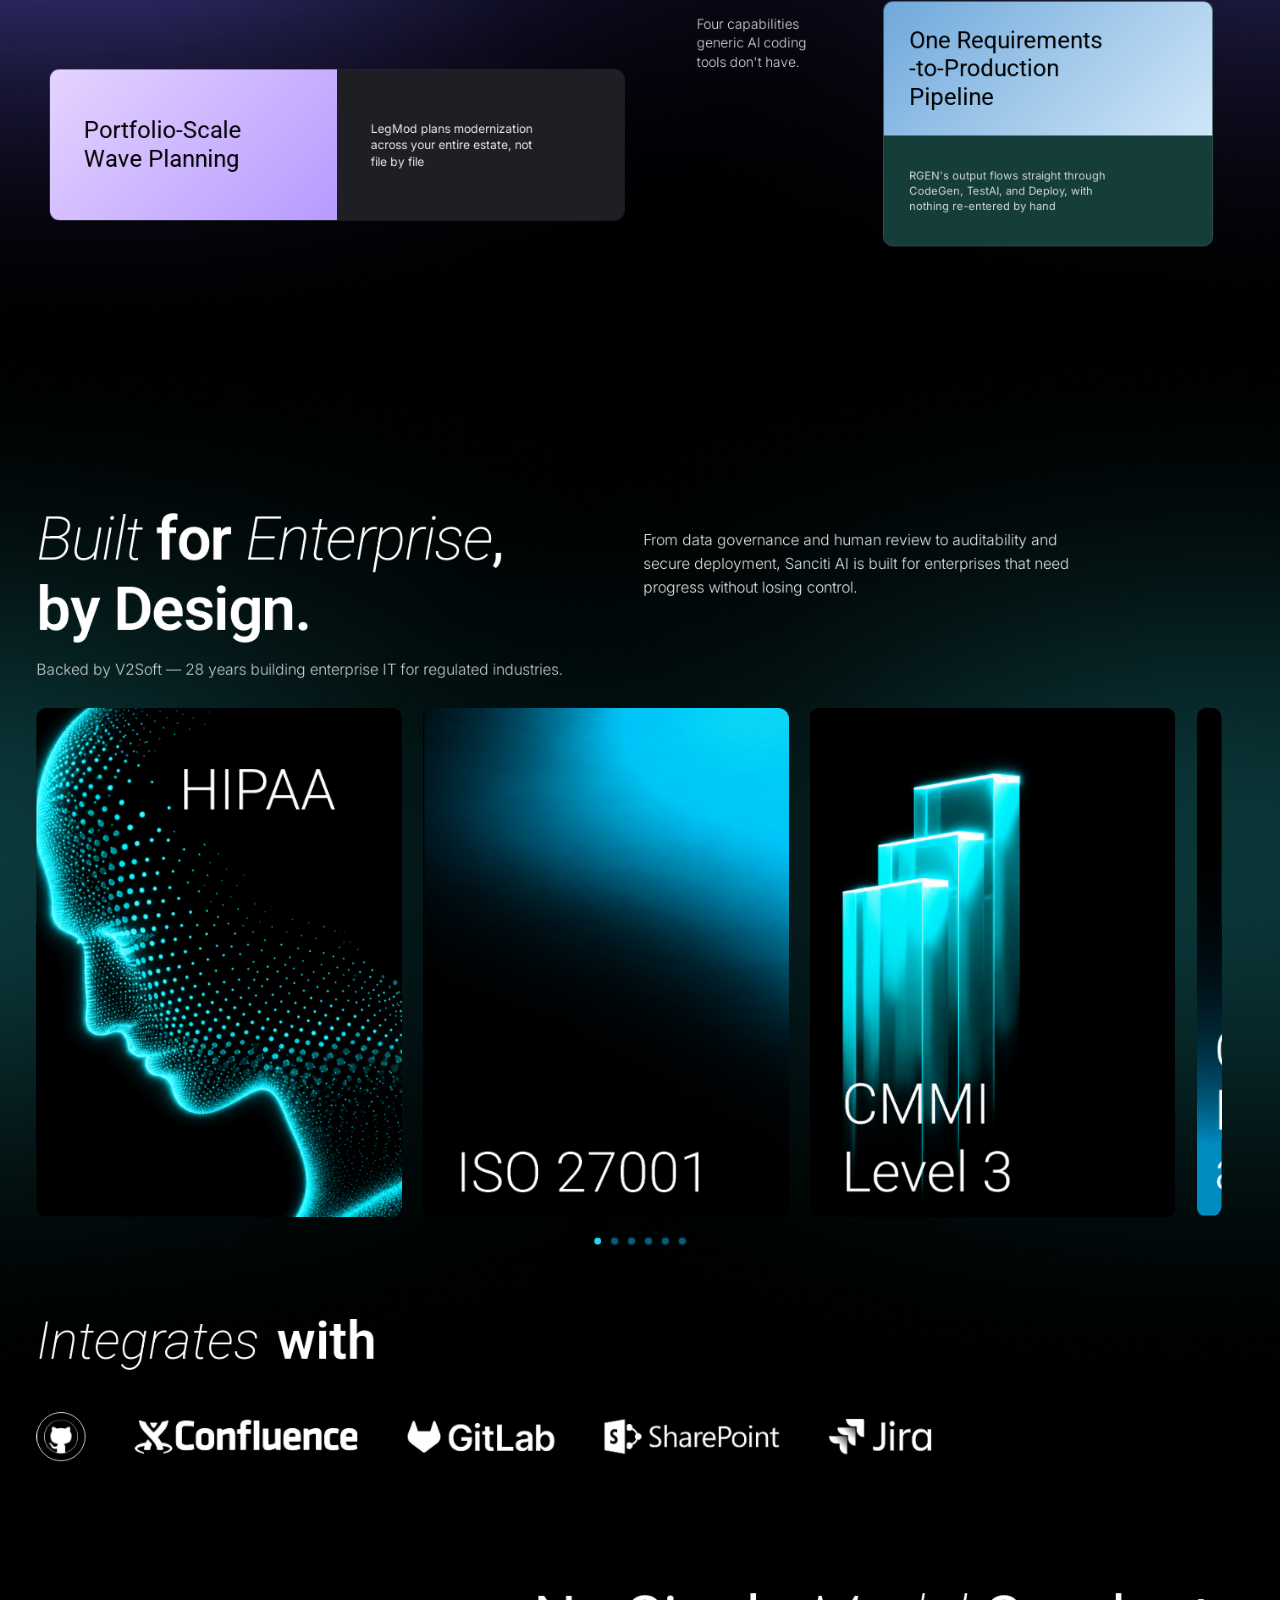
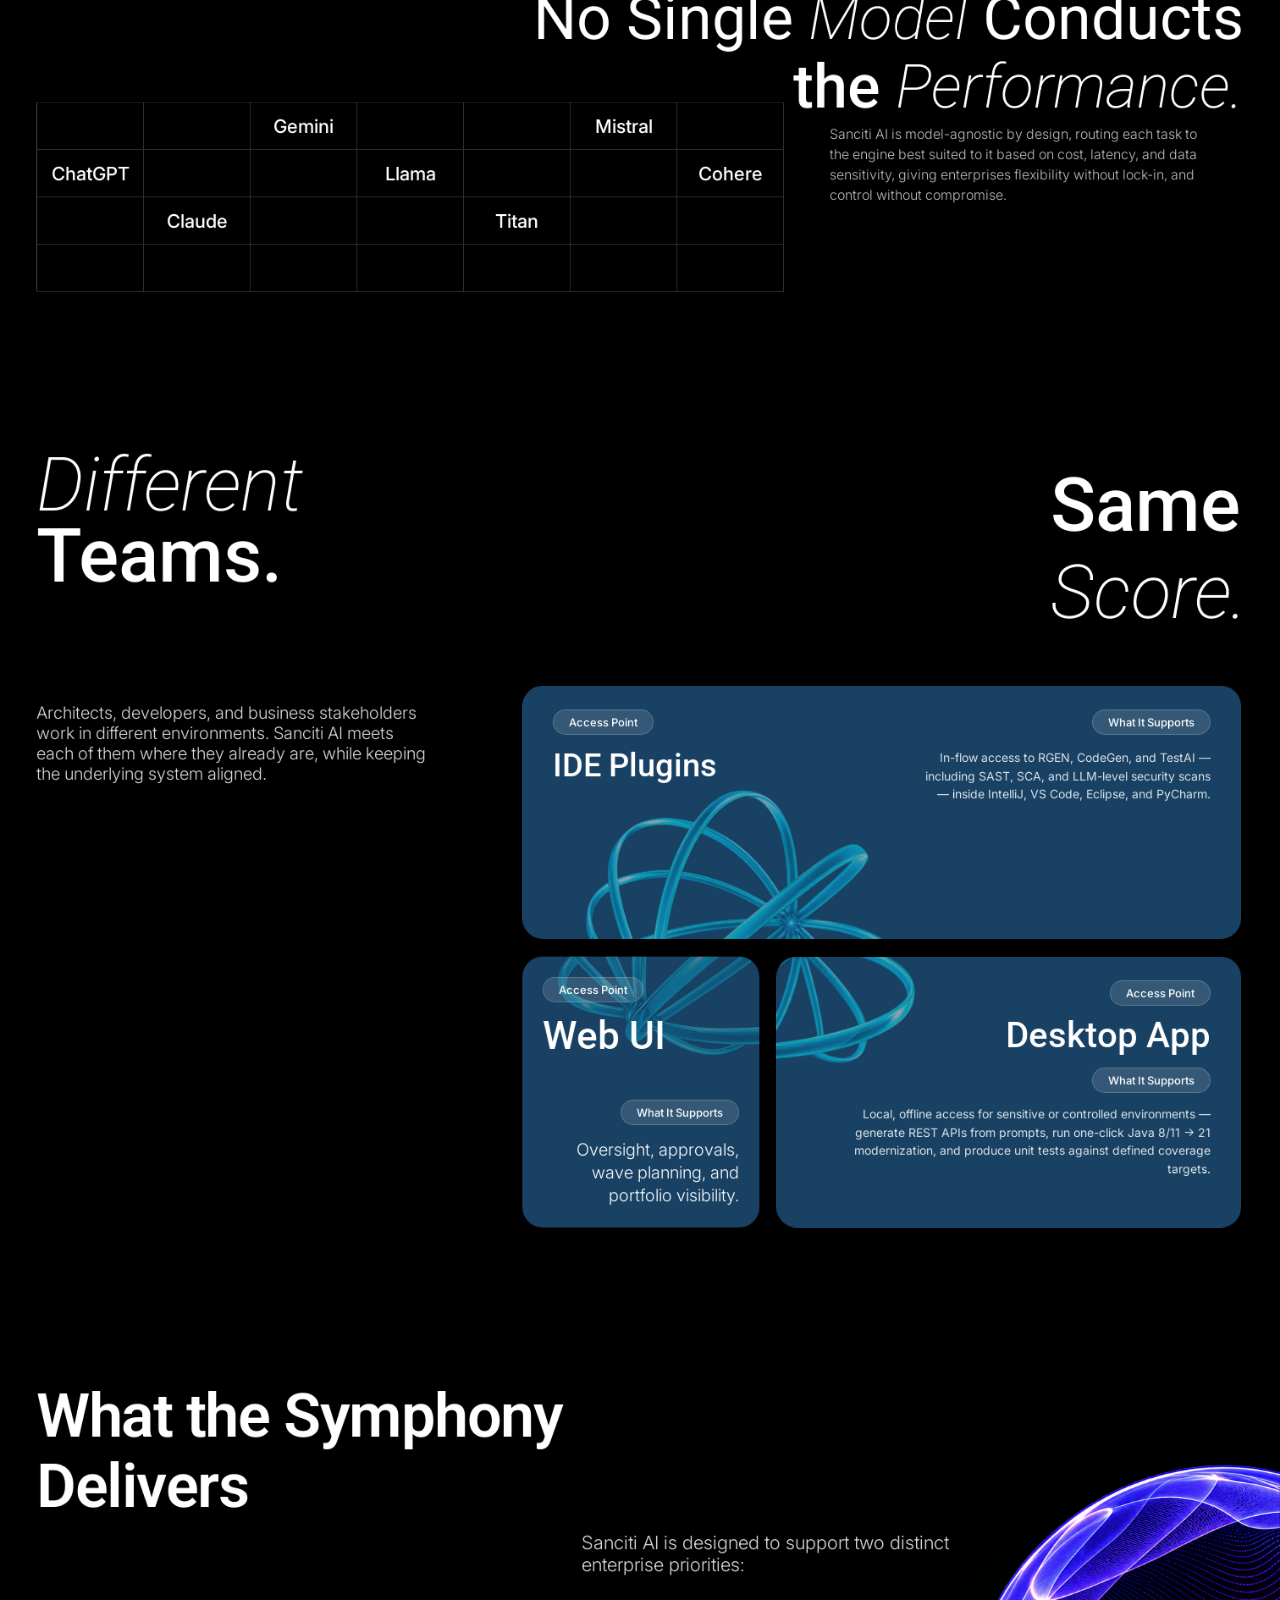
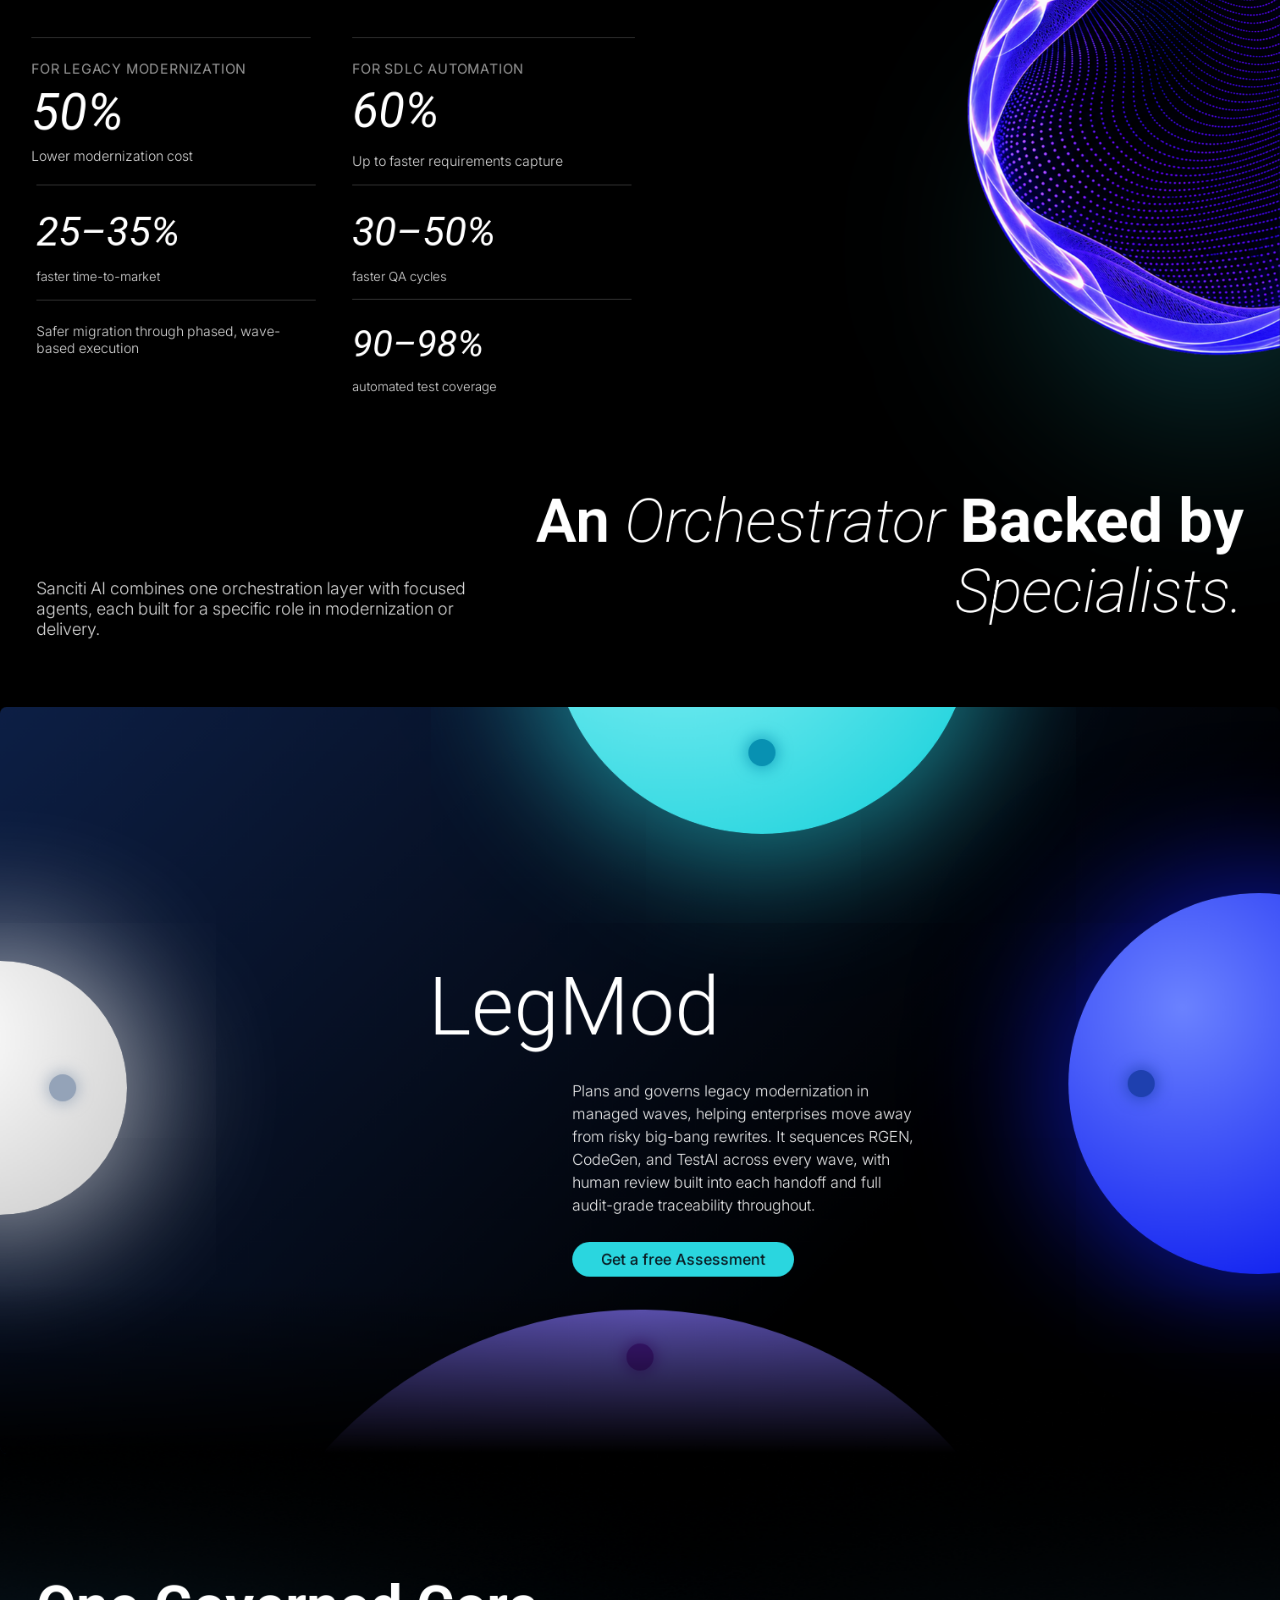
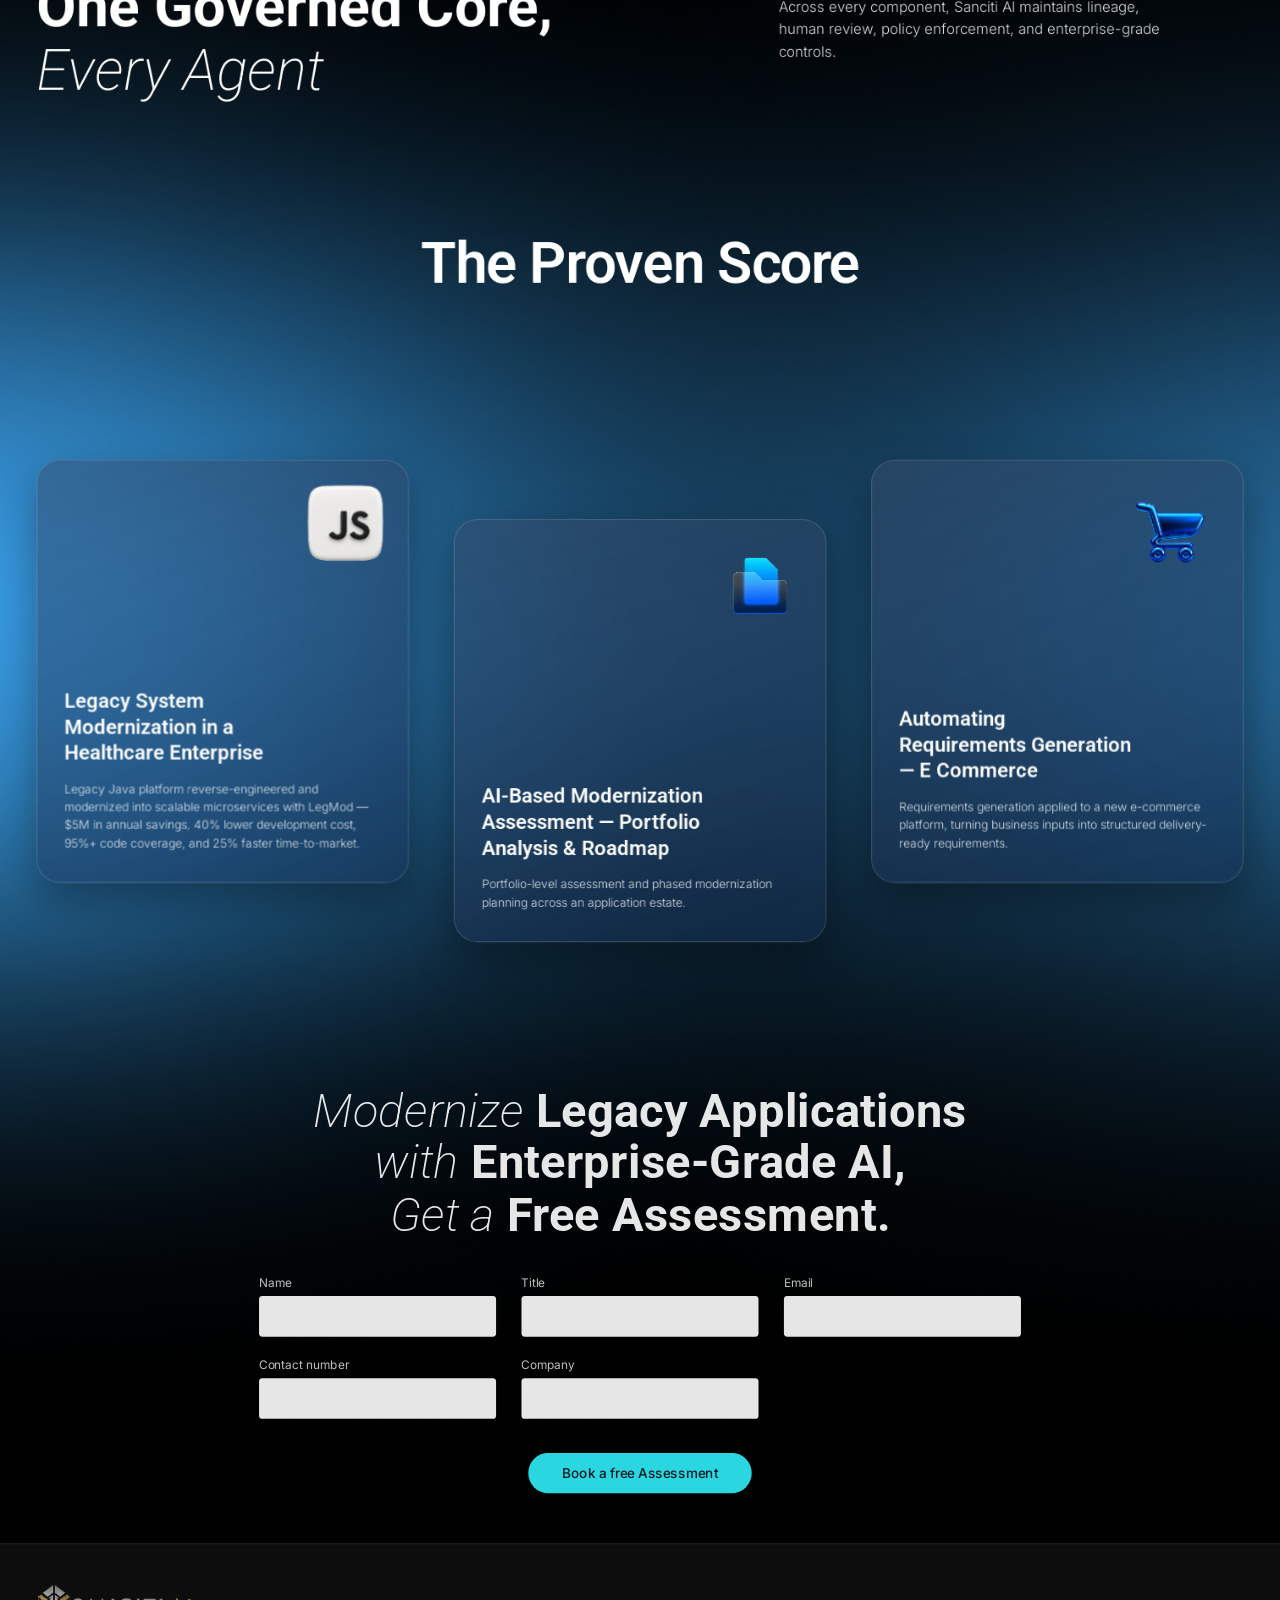
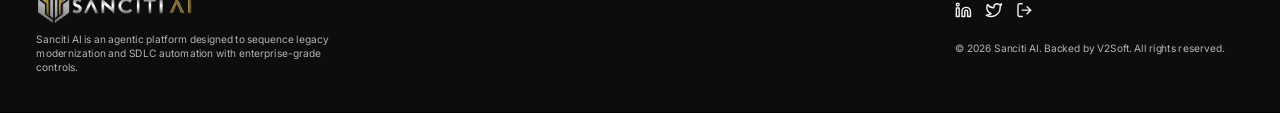
==== commit 1816c9ac: "fix: close gap between section 2 and section 3, seamlessly shifting stage sections to match Figma" ====
--- a/index.html
+++ b/index.html
@@ -753,10 +753,10 @@
 
       <!-- decorative blob between hero and gaps -->
       <div class="abs glow float-slowest"
-        style="left:-494px; top:1250px; width:984px; height:658px; overflow:hidden; opacity:.6; pointer-events:none;">
+        style="left:-494px; top:850px; width:984px; height:658px; overflow:hidden; opacity:.6; pointer-events:none;">
         <img alt="" src="assets/img/image_2.png" style="width:100%; height:100%; object-fit:cover;" />
       </div>
-      <div class="abs desktop-gaps" style="left:0; top:1790px; width:1512px; height:1000px;">
+      <div class="abs desktop-gaps" style="left:0; top:1240px; width:1512px; height:1000px;">
         <!-- Background Ambient Blue Glows (Left and Right - Max Scope) -->
         <div class="abs"
           style="left:-260px; top:-260px; width:1450px; height:1550px; pointer-events:none; z-index:0; opacity:1; overflow:hidden;">
@@ -855,15 +855,15 @@
       </div>
       <!-- ================= PURPLE AMBIENT BACKGROUND GLOWS ================= -->
       <div class="abs desktop-glows"
-        style="left:-300px; top:3050px; width:1550px; height:1750px; pointer-events:none; z-index:0; opacity:1; overflow:hidden;">
+        style="left:-300px; top:2500px; width:1550px; height:1750px; pointer-events:none; z-index:0; opacity:1; overflow:hidden;">
         <img alt="" src="assets/img/purplebgglowleft.png" style="width:100%; height:100%; object-fit:fill;" />
       </div>
       <div class="abs desktop-glows"
-        style="right:-220px; top:3050px; width:1350px; height:1750px; pointer-events:none; z-index:0; opacity:1; overflow:hidden;">
+        style="right:-220px; top:2500px; width:1350px; height:1750px; pointer-events:none; z-index:0; opacity:1; overflow:hidden;">
         <img alt="" src="assets/img/purplebgglowright.png" style="width:100%; height:100%; object-fit:fill;" />
       </div>
       <!-- ================= ONE PLATFORM FOR BOTH SCORES ================= -->
-      <div class="abs desktop-platform" style="left:43px; top:2786px; width:1426px; height:920px;">
+      <div class="abs desktop-platform" style="left:43px; top:2236px; width:1426px; height:920px;">
         <p class="abs reveal font-body"
           style="left:0; top:279px; width:334px; font-size:20px; font-weight:300; color:rgba(255,255,255,.85);">
           Sanciti AI brings together an orchestrator and specialist agents so work moves with continuity, control, and
@@ -905,7 +905,7 @@
         </div>
       </div>
       <!-- ================= WHAT MAKES SANCITI AI DIFFERENT ================= -->
-      <div class="abs desktop-different" style="left:43px; top:3871px; width:1426px; height:870px;">
+      <div class="abs desktop-different" style="left:43px; top:3321px; width:1426px; height:870px;">
         <p class="abs reveal font-disp" style="left:430px; top:280px; width:500px; font-size:54px; line-height:1.1;">
           <span style="font-style:italic; font-weight:200;">What Makes</span><br />
           <span style="font-weight:700;">Sanciti AI Different</span>
@@ -1000,7 +1000,7 @@
         </div>
       </div>
       <!-- ================= BUILT FOR ENTERPRISE ================= -->
-      <div class="abs desktop-enterprise" style="left:0; top:4850px; width:1512px; height:970px;">
+      <div class="abs desktop-enterprise" style="left:0; top:4300px; width:1512px; height:970px;">
         <!-- Background Ambient Green Glows (Left and Right - Max Scope) -->
         <div class="abs"
           style="left:-320px; top:-200px; width:1550px; height:1400px; pointer-events:none; z-index:0; opacity:1; overflow:hidden;">
@@ -1093,7 +1093,7 @@
         </div>
       </div>
       <!-- ================= INTEGRATES WITH ================= -->
-      <div class="abs reveal desktop-integrates" style="left:43px; top:5880px; width:1400px; height:250px;">
+      <div class="abs reveal desktop-integrates" style="left:43px; top:5330px; width:1400px; height:250px;">
         <p class="font-disp" style="font-size:62px; line-height:1.1; margin:0 0 50px 0; color:#fff;">
           <span style="font-style:italic; font-weight:200;">Integrates</span> <span
             style="font-weight:600; margin-left:6px;">with</span>
@@ -1115,7 +1115,7 @@
         </div>
       </div>
       <!-- ================= NO SINGLE MODEL ================= -->
-      <div class="abs desktop-nomodel" style="left:0; top:6160px; width:1512px; height:1400px;">
+      <div class="abs desktop-nomodel" style="left:0; top:5610px; width:1512px; height:1400px;">
         <!-- Top-Right: Display Title -->
         <p class="abs reveal font-disp"
           style="right:43px; top:-30px; width:920px; font-size:72px; line-height:1.12; text-align:right; color:#fff;">
@@ -1309,7 +1309,7 @@
         </div>
       </div>
       <!-- ================= WHAT THE SYMPHONY DELIVERS ================= -->
-      <div class="abs desktop-symphony" style="left:43px; top:7780px; width:1426px; height:800px;">
+      <div class="abs desktop-symphony" style="left:43px; top:7230px; width:1426px; height:800px;">
         <div class="abs glow float-slow pulse"
           style="left:1042px; top:285px; width:686px; height:673px; background:radial-gradient(circle, rgba(42,214,223,.3), transparent 65%);">
         </div>
@@ -1367,7 +1367,7 @@
         </div>
       </div>
       <!-- ================= ORCHESTRATOR / LEGMOD FEATURE ================= -->
-      <div id="orchestrator" class="abs" style="left:0; top:8613px; width:1512px; height:1214px; overflow:hidden;">
+      <div id="orchestrator" class="abs" style="left:0; top:8063px; width:1512px; height:1214px; overflow:hidden;">
         <!-- Right: Heading -->
         <p class="abs reveal font-disp desktop-orchestrator"
           style="right:43px; top:0px; width:1100px; font-size:72px; line-height:1.15; text-align:right; color:#fff;">
@@ -1594,7 +1594,7 @@
         </div>
       </div>
       <!-- ================= ONE GOVERNED CORE / PROVEN SCORE / CASE STUDIES ================= -->
-      <div class="abs desktop-proven-score" style="left:0; top:9843px; width:1512px; height:1380px;">
+      <div class="abs desktop-proven-score" style="left:0; top:9293px; width:1512px; height:1380px;">
         <!-- Background Ambient Blue Glows (Left and Right - Ultra Wide Scope) -->
         <div class="abs"
           style="left:-550px; top:-100px; width:2100px; height:1950px; pointer-events:none; z-index:0; opacity:1; overflow:hidden;">
@@ -1689,7 +1689,7 @@
       </div>
       <!-- ================= CENTERED PLAYBOOK (BEFORE FOOTER) ================= -->
       <div id="centered-playbook" class="abs centered-playbook"
-        style="left:0; top:11223px; width:1512px; height:600px; display:flex; flex-direction:column; align-items:center; justify-content:center; background: transparent; z-index:10;">
+        style="left:0; top:10673px; width:1512px; height:600px; display:flex; flex-direction:column; align-items:center; justify-content:center; background: transparent; z-index:10;">
         <div style="text-align:center; margin-bottom:40px;">
           <p class="font-disp" style="font-size:56px; line-height:1.1; margin:0; color:rgba(255,255,255,.9);">
             <span style="font-weight:200; font-style:italic;">Modernize</span> <span style="font-weight:700;">Legacy
@@ -1748,7 +1748,7 @@
 
       <!-- ================= FOOTER ================= -->
       <footer class="abs desktop-footer sanciti-footer"
-        style="left:0; top:11823px; width:1512px; height:200px; background:#0D0D0D; border-top:1px solid rgba(255, 255, 255, 0.101961); box-sizing:border-box; padding:40px 18px 40px 43px; display:flex; flex-direction:row; align-items:center; justify-content:space-between;">
+        style="left:0; top:11273px; width:1512px; height:200px; background:#0D0D0D; border-top:1px solid rgba(255, 255, 255, 0.101961); box-sizing:border-box; padding:40px 18px 40px 43px; display:flex; flex-direction:row; align-items:center; justify-content:space-between;">
         <div class="footer-brand">
           <div class="footer-logo">
             <img src="assets/img/sancitiailogo.png" alt="Sanciti AI" />
--- a/assets/css/style.css
+++ b/assets/css/style.css
@@ -283,7 +283,7 @@
 #stage {
   position: relative;
   width: 1512px;
-  height: 12023px;
+  height: 11473px;
   background: #000;
   transform-origin: top left;
   overflow: hidden;
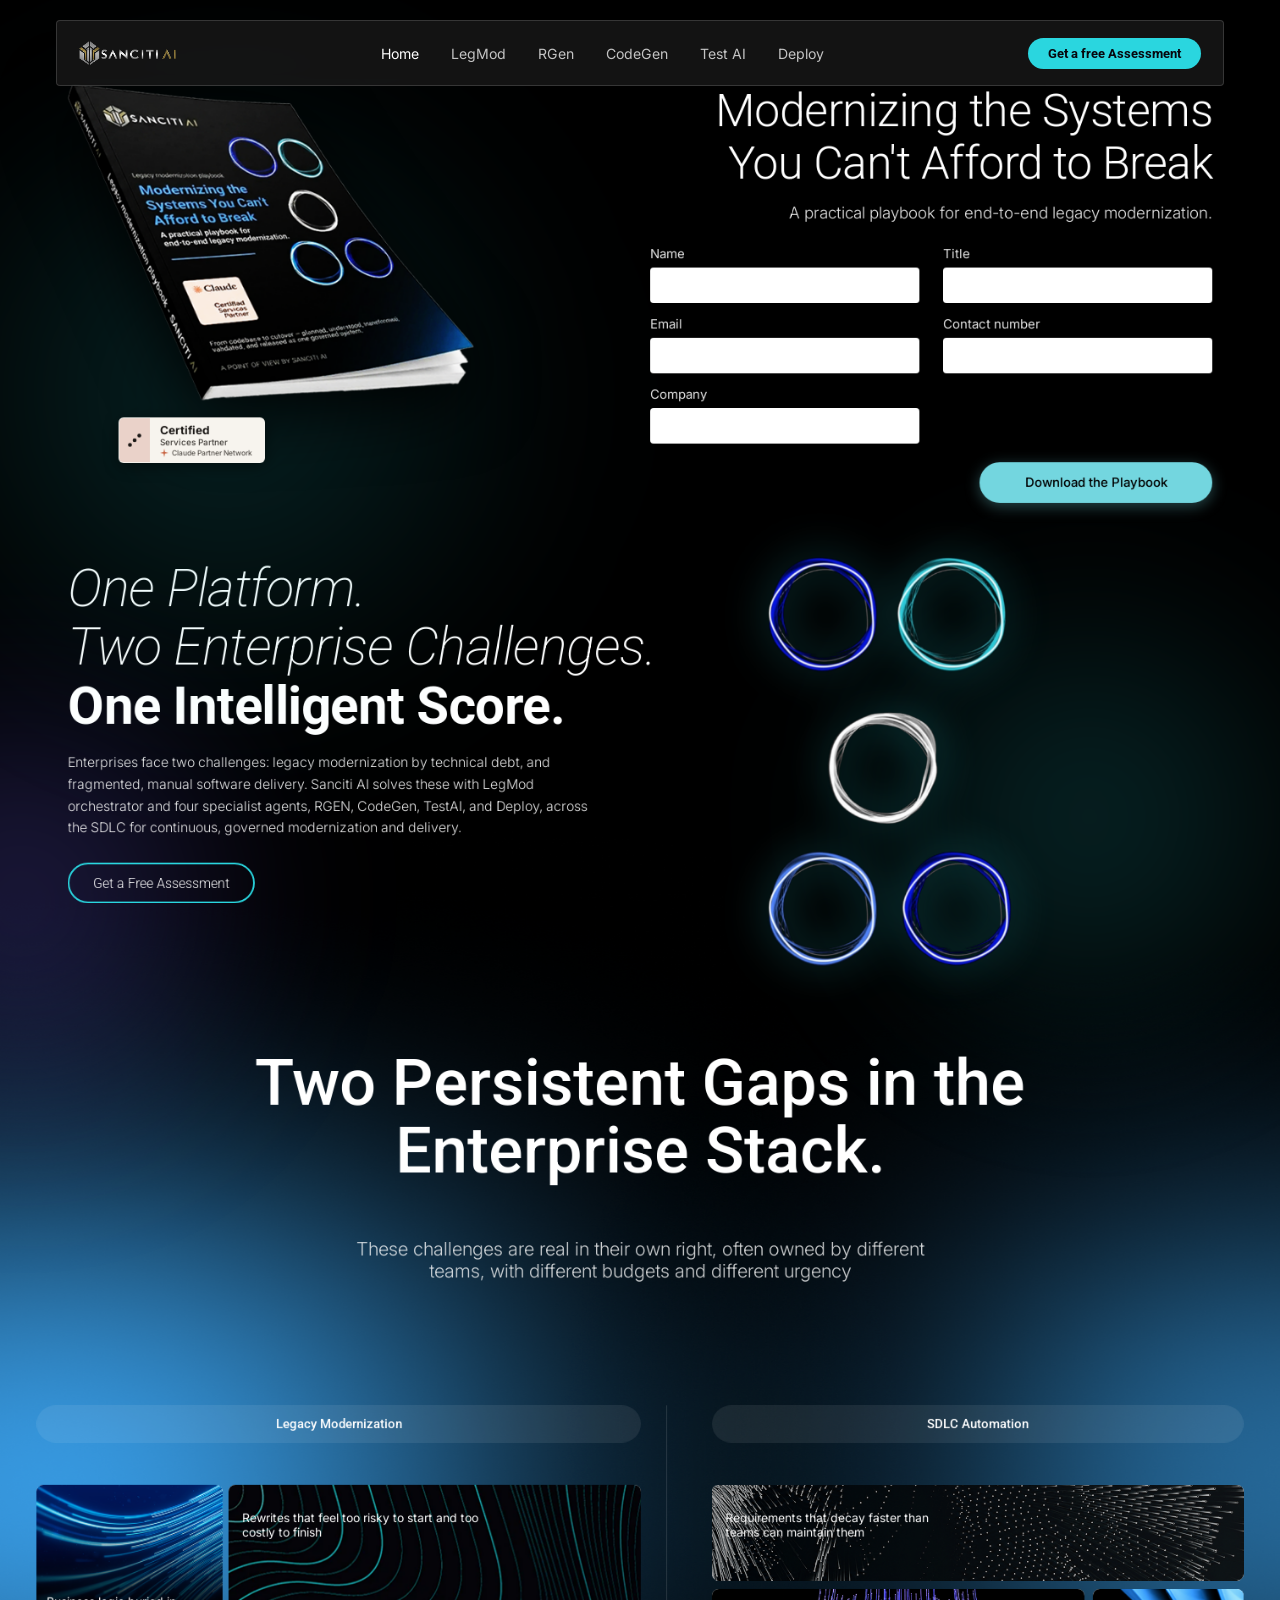
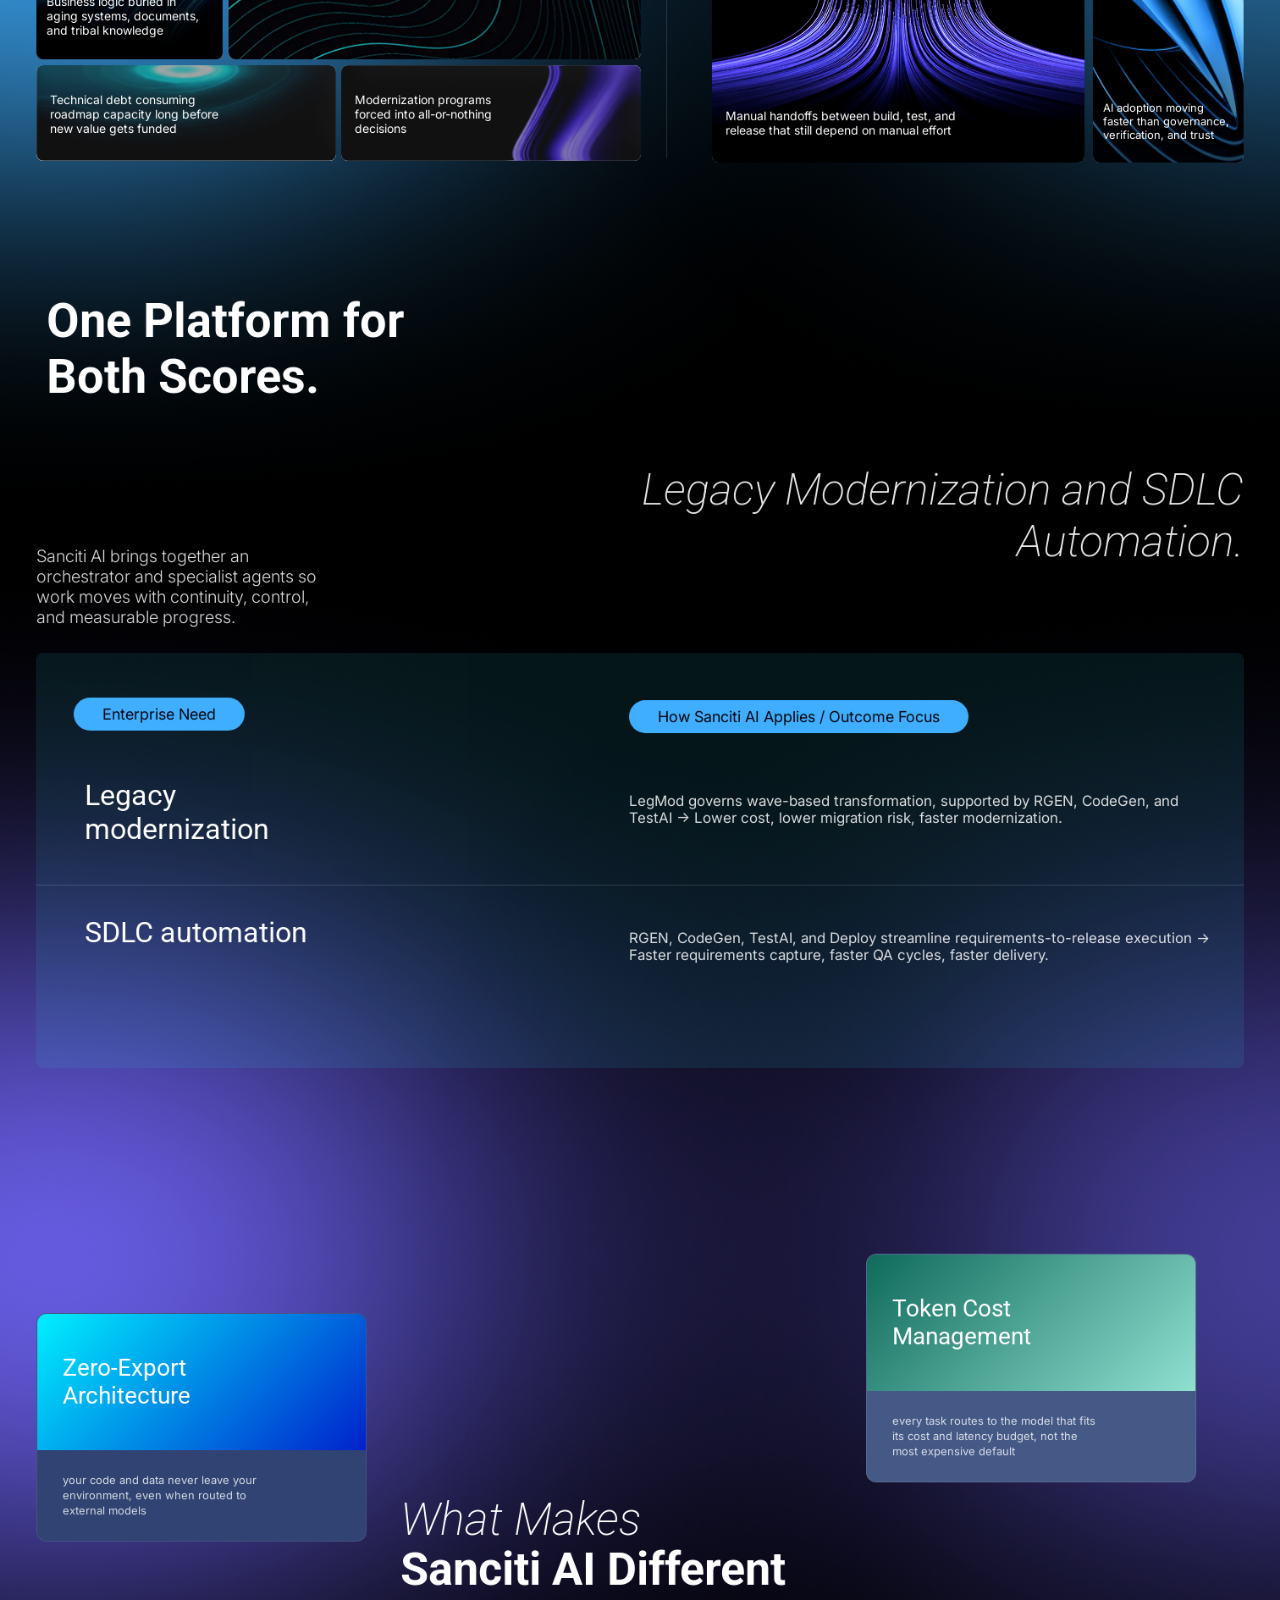
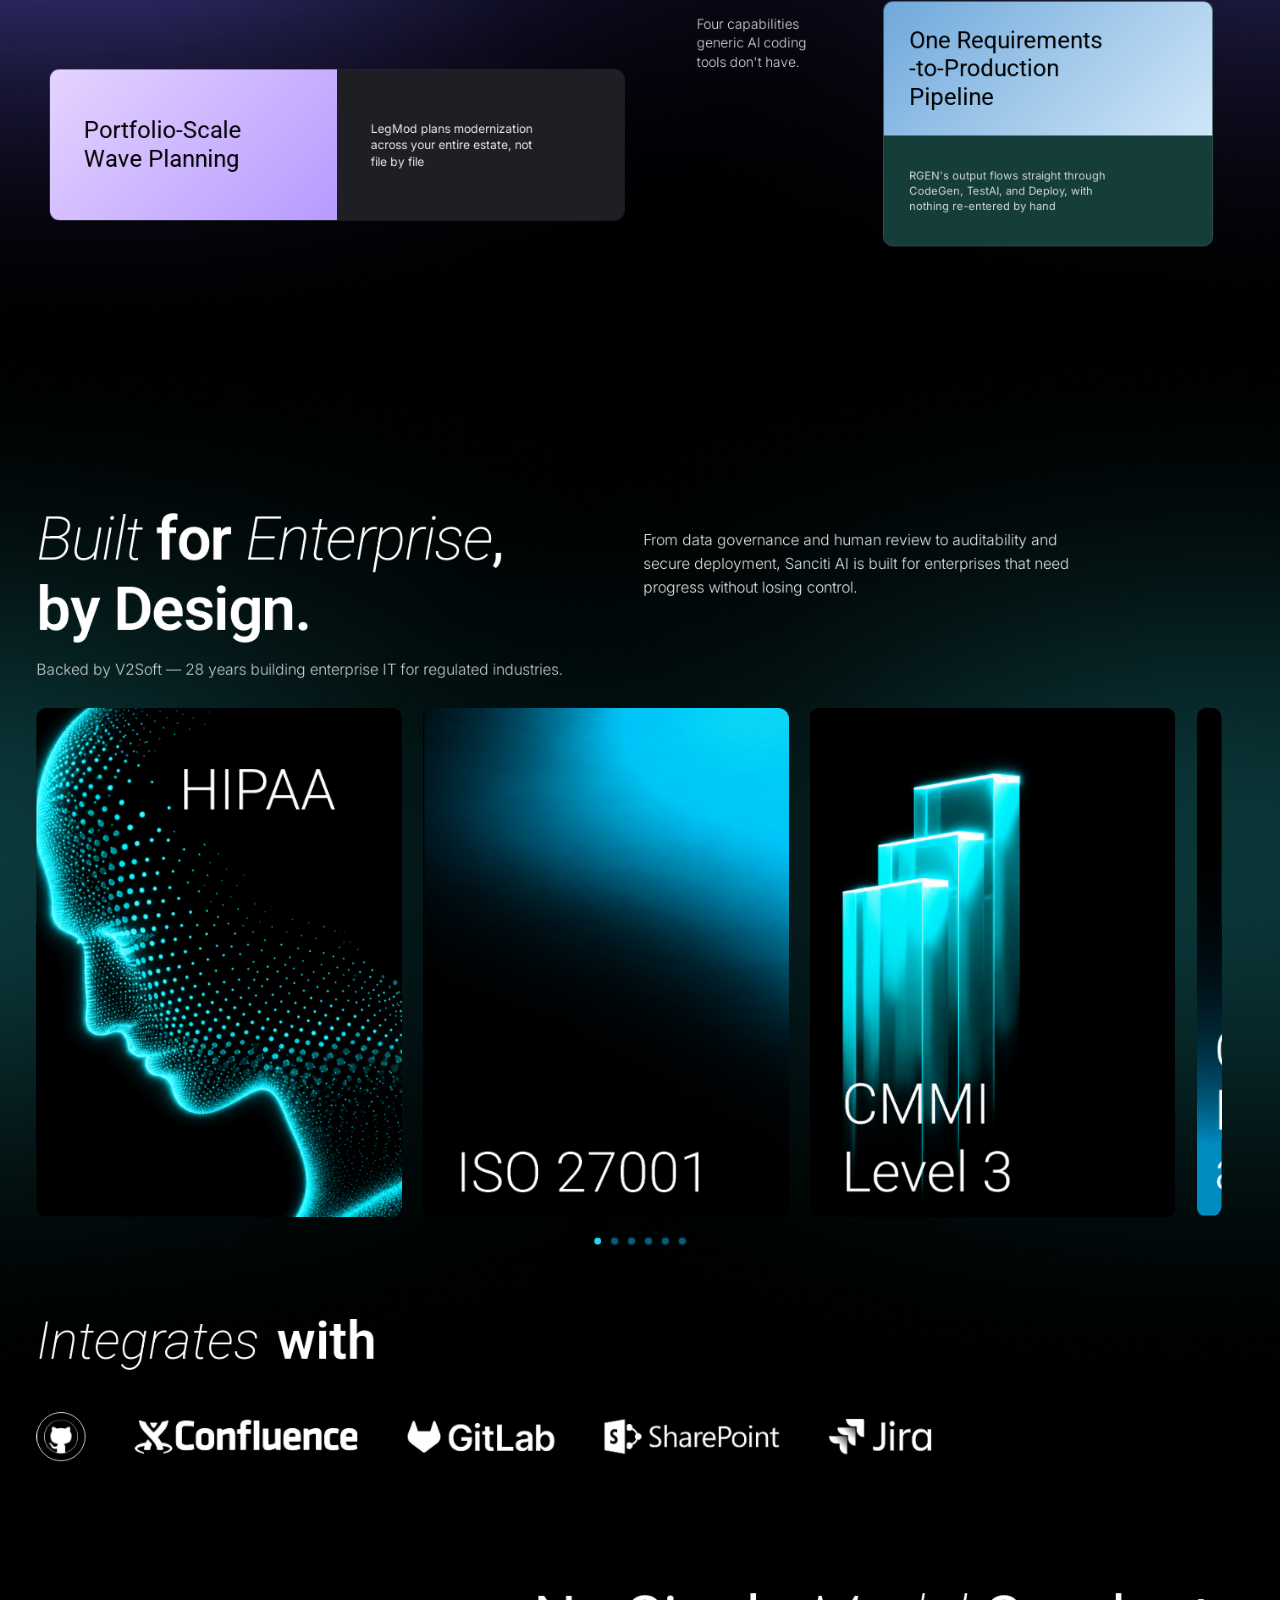
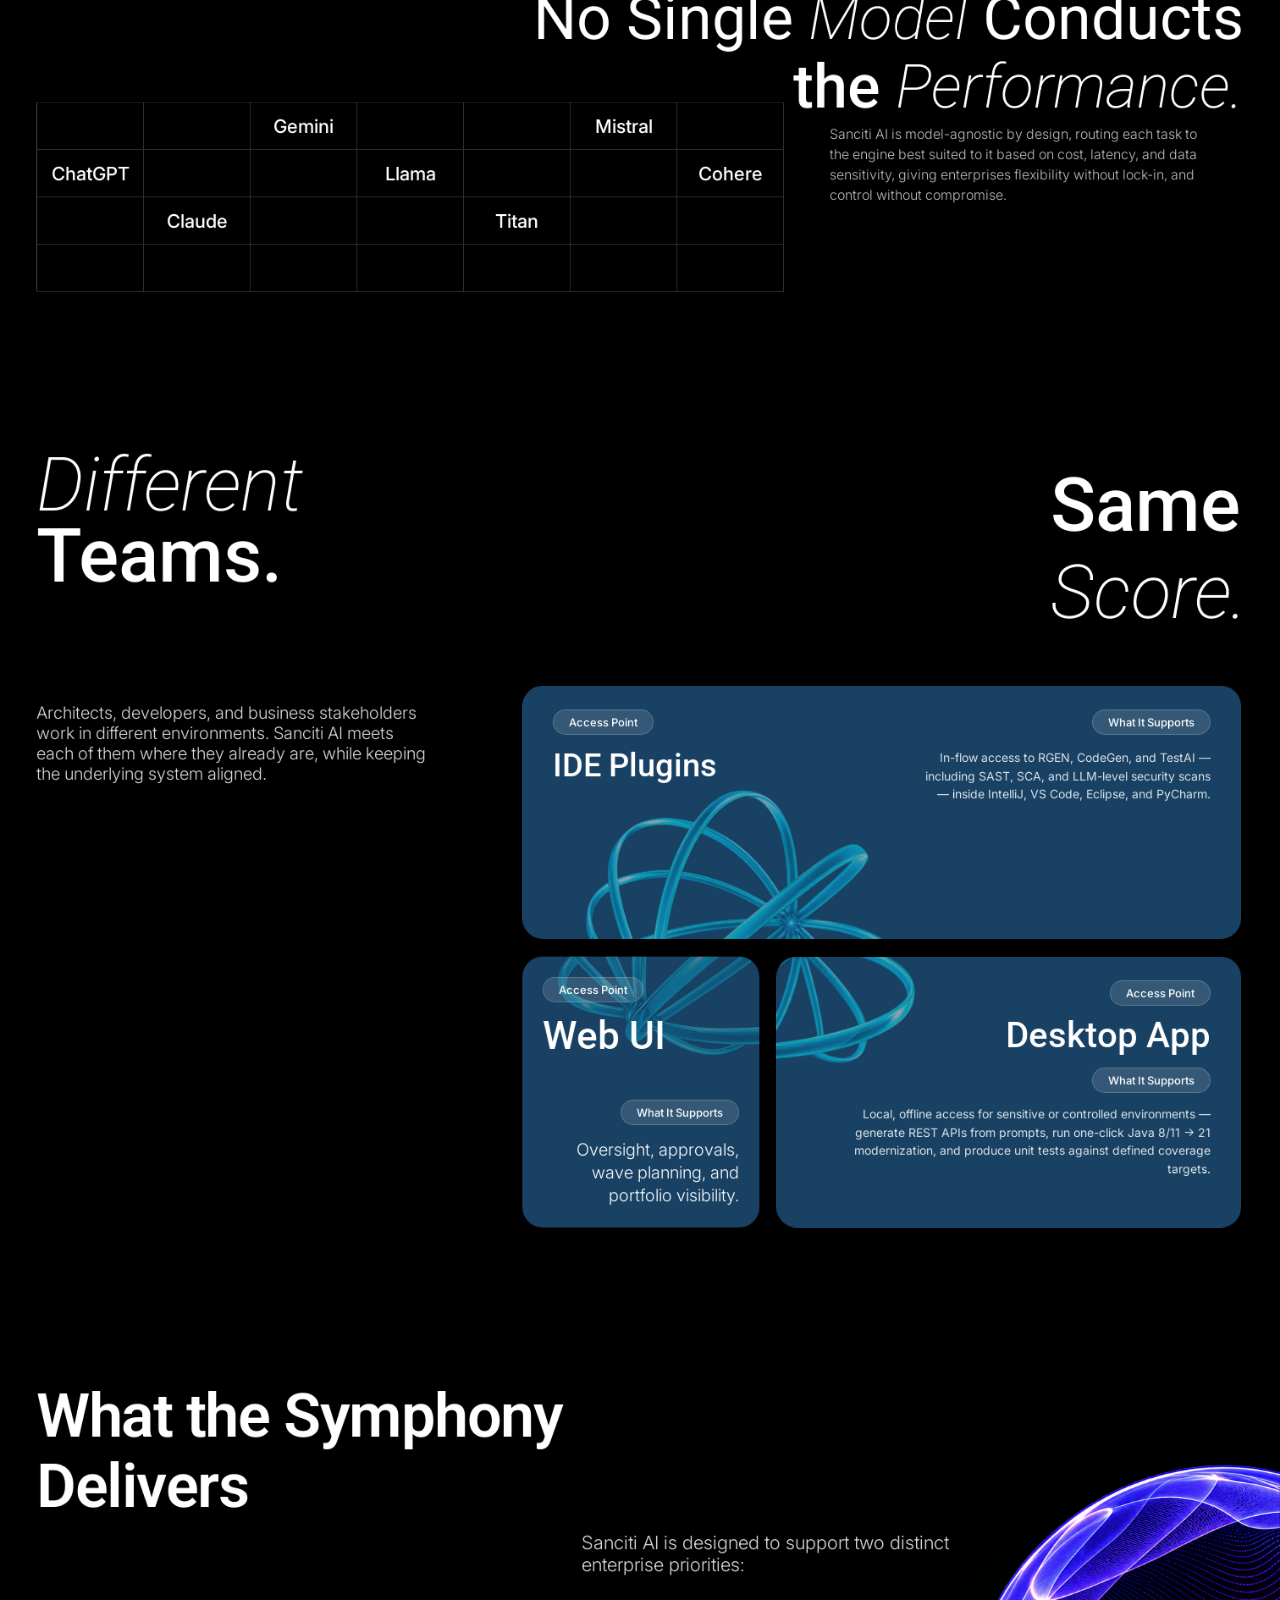
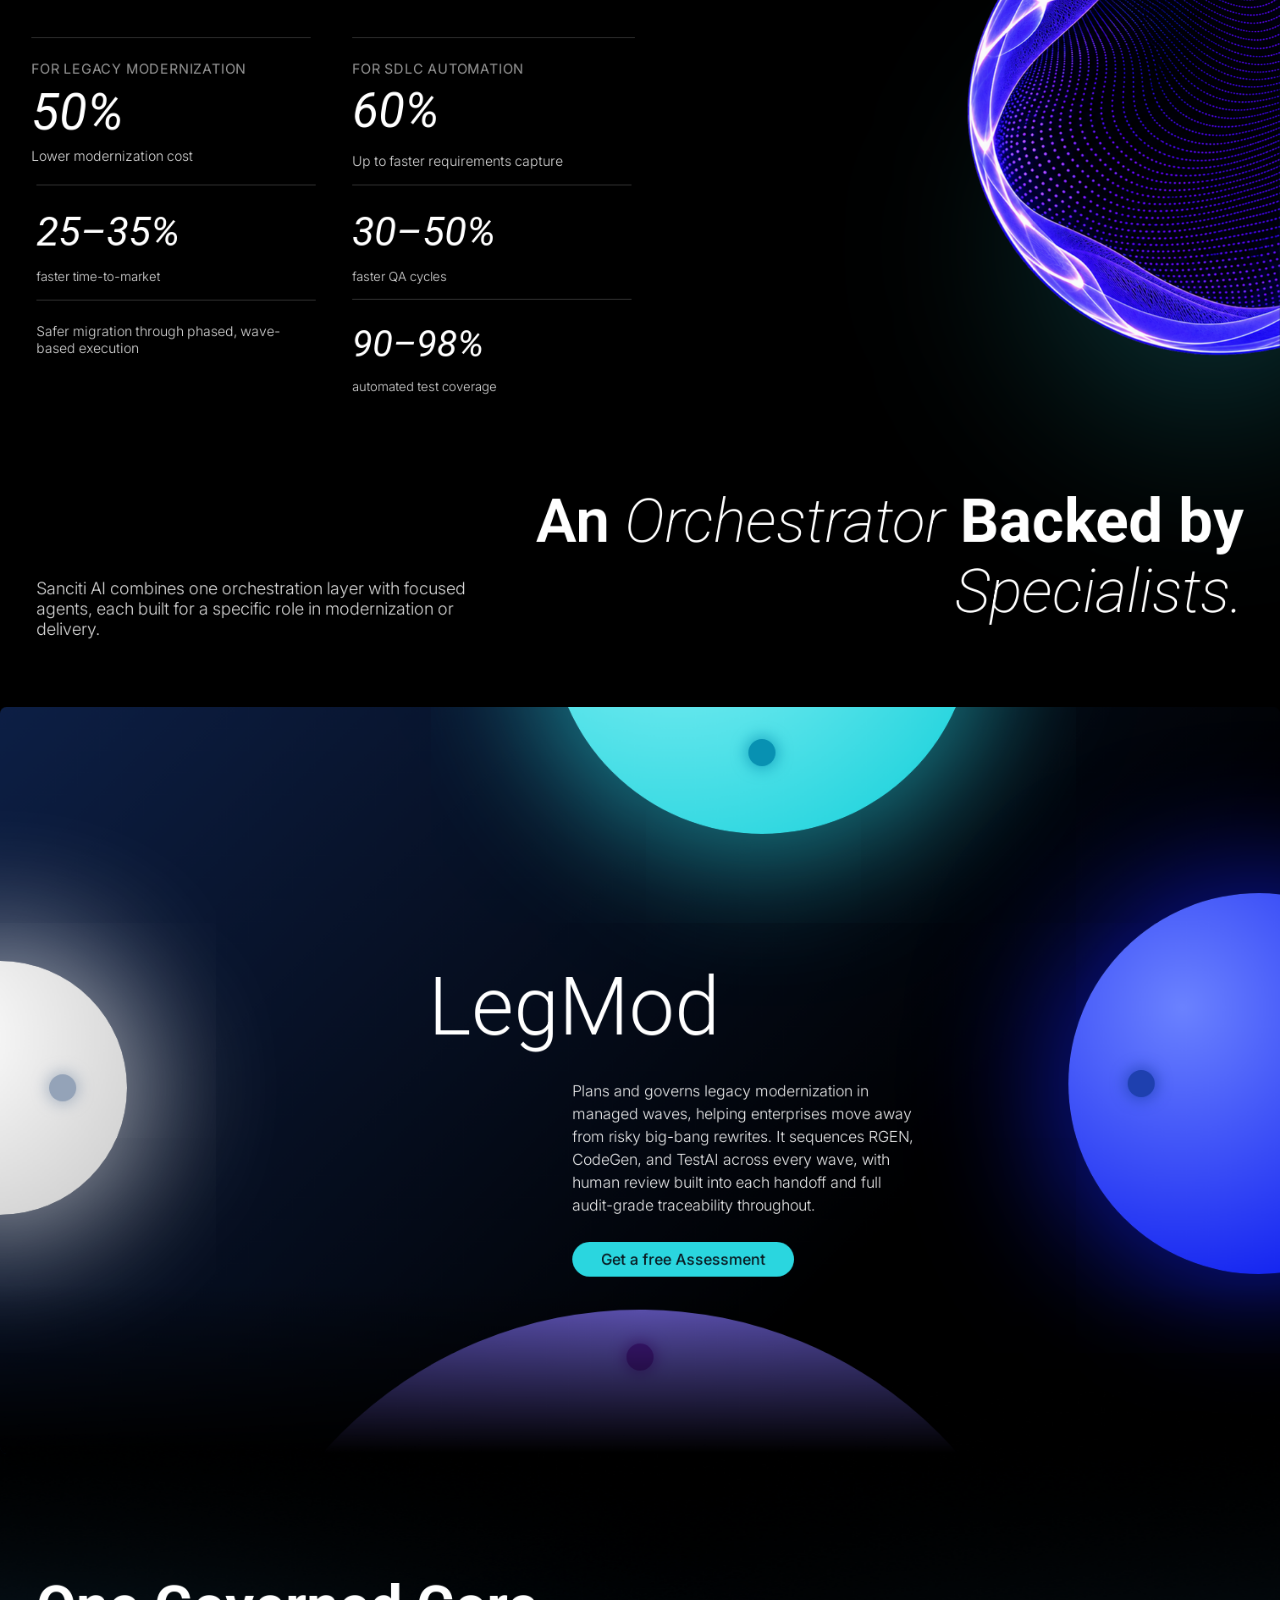
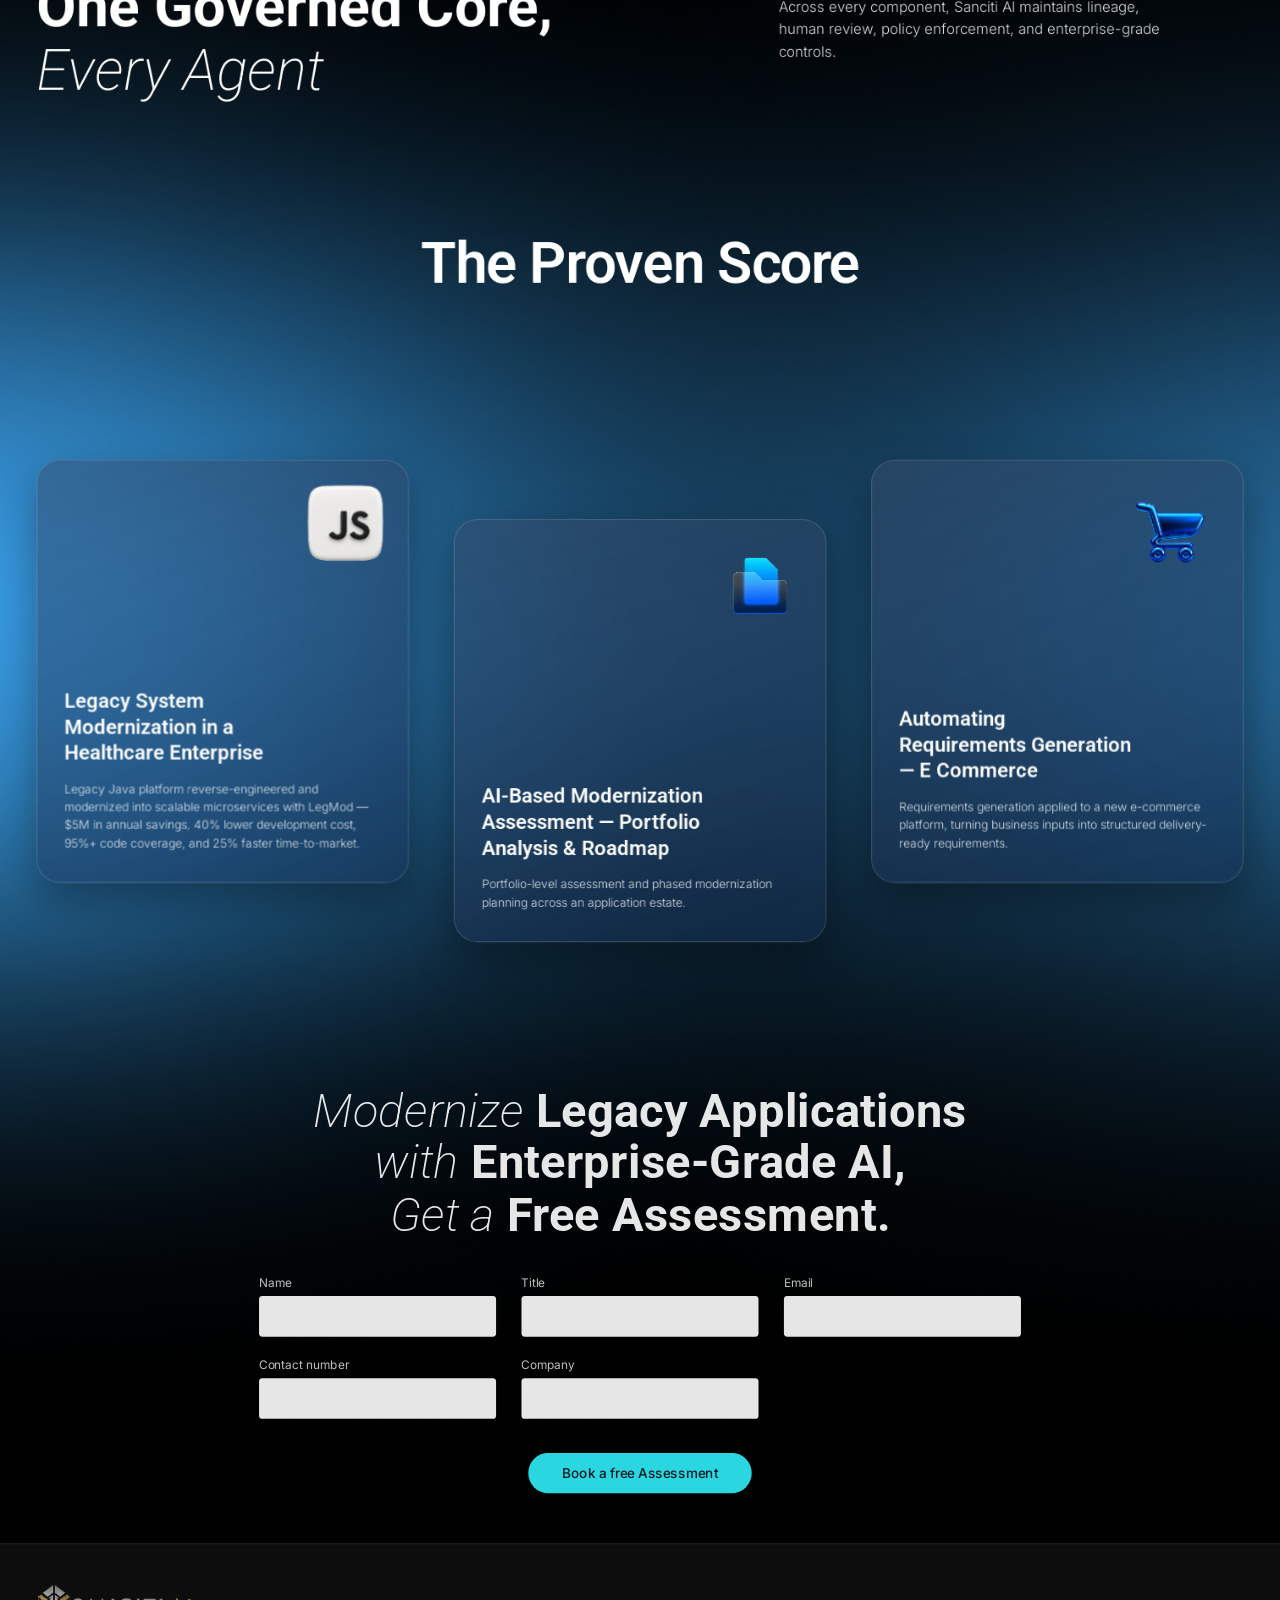
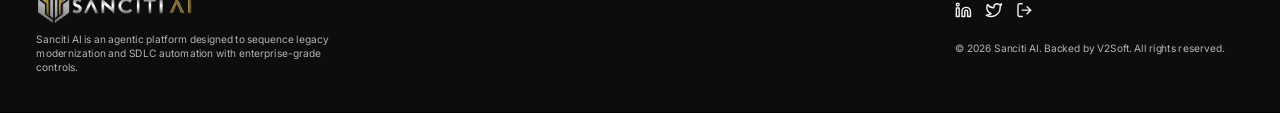
==== commit 9572493e: "fix: match playbook form layout, button placement, alignment, and paddings with Figma" ====
--- a/index.html
+++ b/index.html
@@ -634,7 +634,7 @@
         </div>
       </div>
       <!-- ================= MODERNIZING PLAYBOOK (SECTION 1) ================= -->
-      <div id="playbook-desktop" class="abs desktop-playbook" style="left:0; top:100px; width:1512px; height:430px; z-index:2;">
+      <div id="playbook-desktop" class="abs desktop-playbook" style="left:0; top:100px; width:1512px; height:500px; z-index:2;">
         <!-- Ambient Glow -->
         <div class="abs glow float-slow"
           style="left:-160px; top:-60px; width:850px; height:850px; background:radial-gradient(circle, rgba(42,214,223,.18), transparent 70%); pointer-events:none; z-index:0;">
@@ -647,7 +647,7 @@
             style="width:480px; height:auto; object-fit:contain; filter: drop-shadow(0 20px 40px rgba(0,0,0,0.9));" />
           
           <!-- Claude Certified Partner Badge -->
-          <div class="claude-partner-badge" style="margin-top:14px; margin-left:35px;">
+          <div class="claude-partner-badge" style="margin-top:20px; margin-left:60px;">
             <div class="badge-accent">
               <svg width="22" height="22" viewBox="0 0 24 24"><circle cx="6" cy="18" r="2.5" fill="#1C1917"/><circle cx="12" cy="12" r="2.5" fill="#1C1917"/><circle cx="18" cy="6" r="2.5" fill="#1C1917"/></svg>
             </div>
@@ -663,17 +663,15 @@
         </div>
 
         <!-- Right: Heading, Subtitle & 2-Column Form -->
-        <div class="abs reveal" style="left:650px; top:0; width:790px; z-index:2;">
-          <div style="text-align:left;">
-            <h1 class="font-disp"
-              style="font-size:60px; font-weight:300; color:#ffffff; line-height:1.08; margin:0; letter-spacing:-0.5px;">
+        <div class="abs reveal" style="left:680px; top:0; width:752px; z-index:2;">
+          <div class="desktop-playbook-header">
+            <h1 class="font-disp desktop-playbook-title">
               Modernizing the Systems<br />You Can't Afford to Break</h1>
-            <p class="font-body" style="font-size:20px; font-weight:300; color:rgba(255,255,255,.9); margin:14px 0 0 0; line-height:1.35;">
+            <p class="font-body desktop-playbook-subtitle">
               A practical playbook for end-to-end legacy modernization.</p>
           </div>
 
-          <form action="submit_form.php" method="POST"
-            style="display:grid; grid-template-columns:317px 317px; gap:14px 28px; margin-top:28px;"
+          <form action="submit_form.php" method="POST" class="desktop-playbook-form"
             onsubmit="handlePlaybookDownload(event)">
             <input type="hidden" name="source" value="index" />
             
@@ -697,12 +695,14 @@
               <input class="desktop-form-input font-body" name="Contact number" type="tel" required />
             </div>
 
-            <!-- Row 3: Company & Submit Button -->
-            <div class="desktop-form-group">
+            <!-- Row 3: Company (Col 1 only) -->
+            <div class="desktop-form-group" style="grid-column: 1; grid-row: 3;">
               <label class="desktop-form-label font-body">Company</label>
               <input class="desktop-form-input font-body" name="Company" type="text" required />
             </div>
-            <div style="display:flex; align-items:flex-end;">
+
+            <!-- Row 4: Submit Button (Col 2, flush right) -->
+            <div class="desktop-form-action" style="grid-column: 2; grid-row: 4;">
               <button type="submit" class="desktop-playbook-btn pill">
                 <span>Download the Playbook</span>
               </button>
--- a/assets/css/style.css
+++ b/assets/css/style.css
@@ -4833,26 +4833,60 @@
   margin-top: 14px;
 }
 
-/* Desktop Playbook Form Groups & Inputs */
+/* Desktop Playbook Section Styles */
+.desktop-playbook-header {
+  text-align: right;
+  width: 100%;
+}
+
+.desktop-playbook-title {
+  font-family: 'Roboto', sans-serif;
+  font-size: 54px;
+  font-weight: 300;
+  color: #ffffff;
+  line-height: 1.14;
+  margin: 0;
+  letter-spacing: -0.5px;
+}
+
+.desktop-playbook-subtitle {
+  font-family: 'Inter', sans-serif;
+  font-size: 19px;
+  font-weight: 300;
+  color: rgba(255, 255, 255, 0.9);
+  margin: 16px 0 0 0;
+  line-height: 1.35;
+}
+
+.desktop-playbook-form {
+  display: grid;
+  grid-template-columns: 318px 318px;
+  column-gap: 28px;
+  row-gap: 16px;
+  margin-top: 26px;
+  margin-left: auto;
+  width: 664px;
+}
+
 .desktop-form-group {
   display: flex;
   flex-direction: column;
-  gap: 6px;
+  gap: 7px;
   width: 100%;
 }
 
 .desktop-form-label {
   font-family: 'Inter', sans-serif;
   font-size: 15px;
-  color: rgba(255, 255, 255, 0.85);
+  color: rgba(255, 255, 255, 0.9);
   font-weight: 400;
   line-height: 1.2;
 }
 
 .desktop-form-input {
-  height: 44px;
+  height: 42px;
   width: 100%;
-  background: rgba(255, 255, 255, 0.92);
+  background: #ffffff;
   border: 1px solid transparent;
   border-radius: 4px;
   padding: 0 16px;
@@ -4865,37 +4899,42 @@
 }
 
 .desktop-form-input:focus {
-  border-color: var(--cyan);
-  box-shadow: 0 0 10px rgba(42, 214, 223, 0.4);
+  border-color: #73D6DF;
+  box-shadow: 0 0 10px rgba(115, 214, 223, 0.4);
+}
+
+.desktop-form-action {
+  display: flex;
+  justify-content: flex-end;
+  align-items: center;
+  margin-top: 6px;
 }
 
 .desktop-playbook-btn {
   height: 48px;
-  width: 100%;
-  max-width: 280px;
-  background: var(--cyan);
+  width: 275px;
+  background: #73D6DF;
   border: none;
   border-radius: 999px;
   cursor: pointer;
-  display: flex;
+  display: inline-flex;
   align-items: center;
   justify-content: center;
-  box-shadow: 0 4px 20px rgba(42, 214, 223, 0.35);
-  align-self: flex-end;
-  justify-self: end;
+  box-shadow: 0 4px 18px rgba(115, 214, 223, 0.35);
   transition: all 0.25s ease;
 }
 
 .desktop-playbook-btn:hover {
   filter: brightness(1.08);
-  box-shadow: 0 6px 24px rgba(42, 214, 223, 0.55);
+  box-shadow: 0 6px 24px rgba(115, 214, 223, 0.55);
   transform: translateY(-1px);
 }
 
 .desktop-playbook-btn span {
   font-family: 'Inter', sans-serif;
-  font-size: 16px;
-  font-weight: 600;
+  font-size: 15px;
+  font-weight: 500;
   color: #000000;
   line-height: 1;
+  white-space: nowrap;
 }
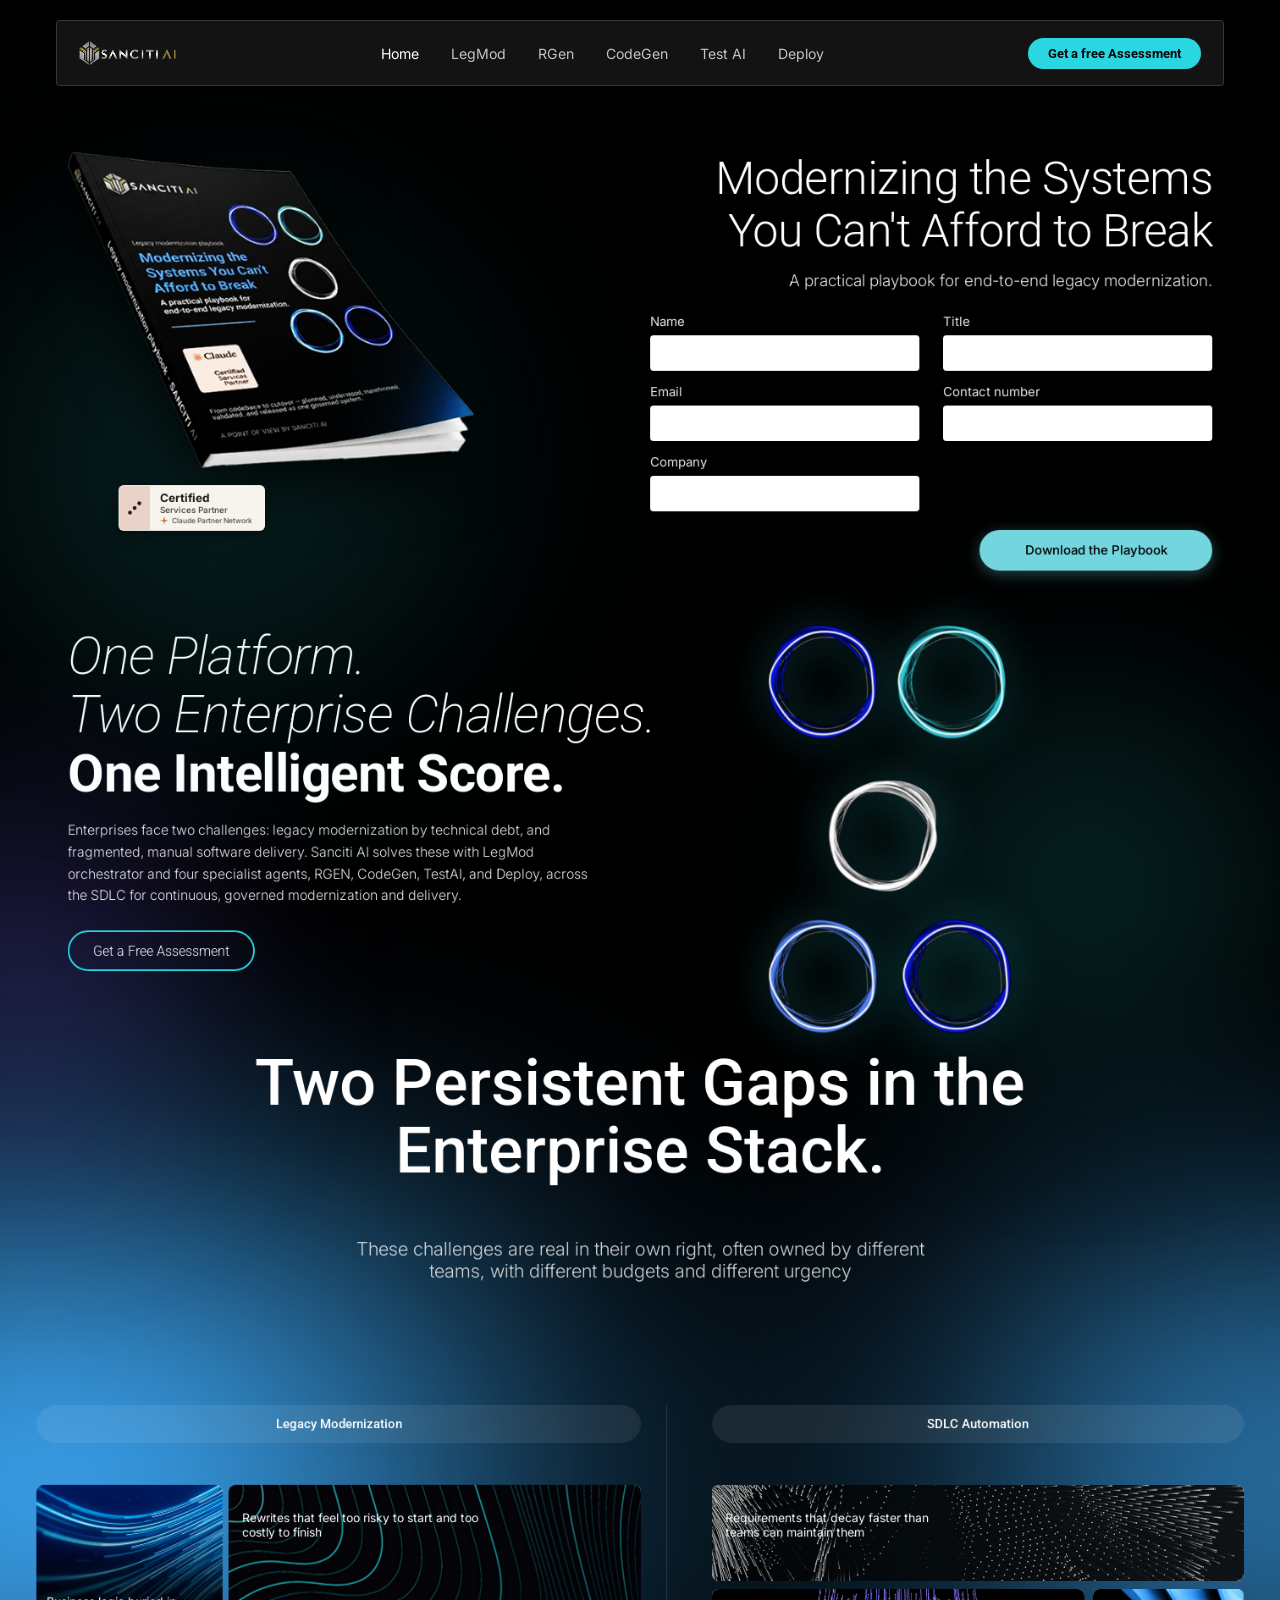
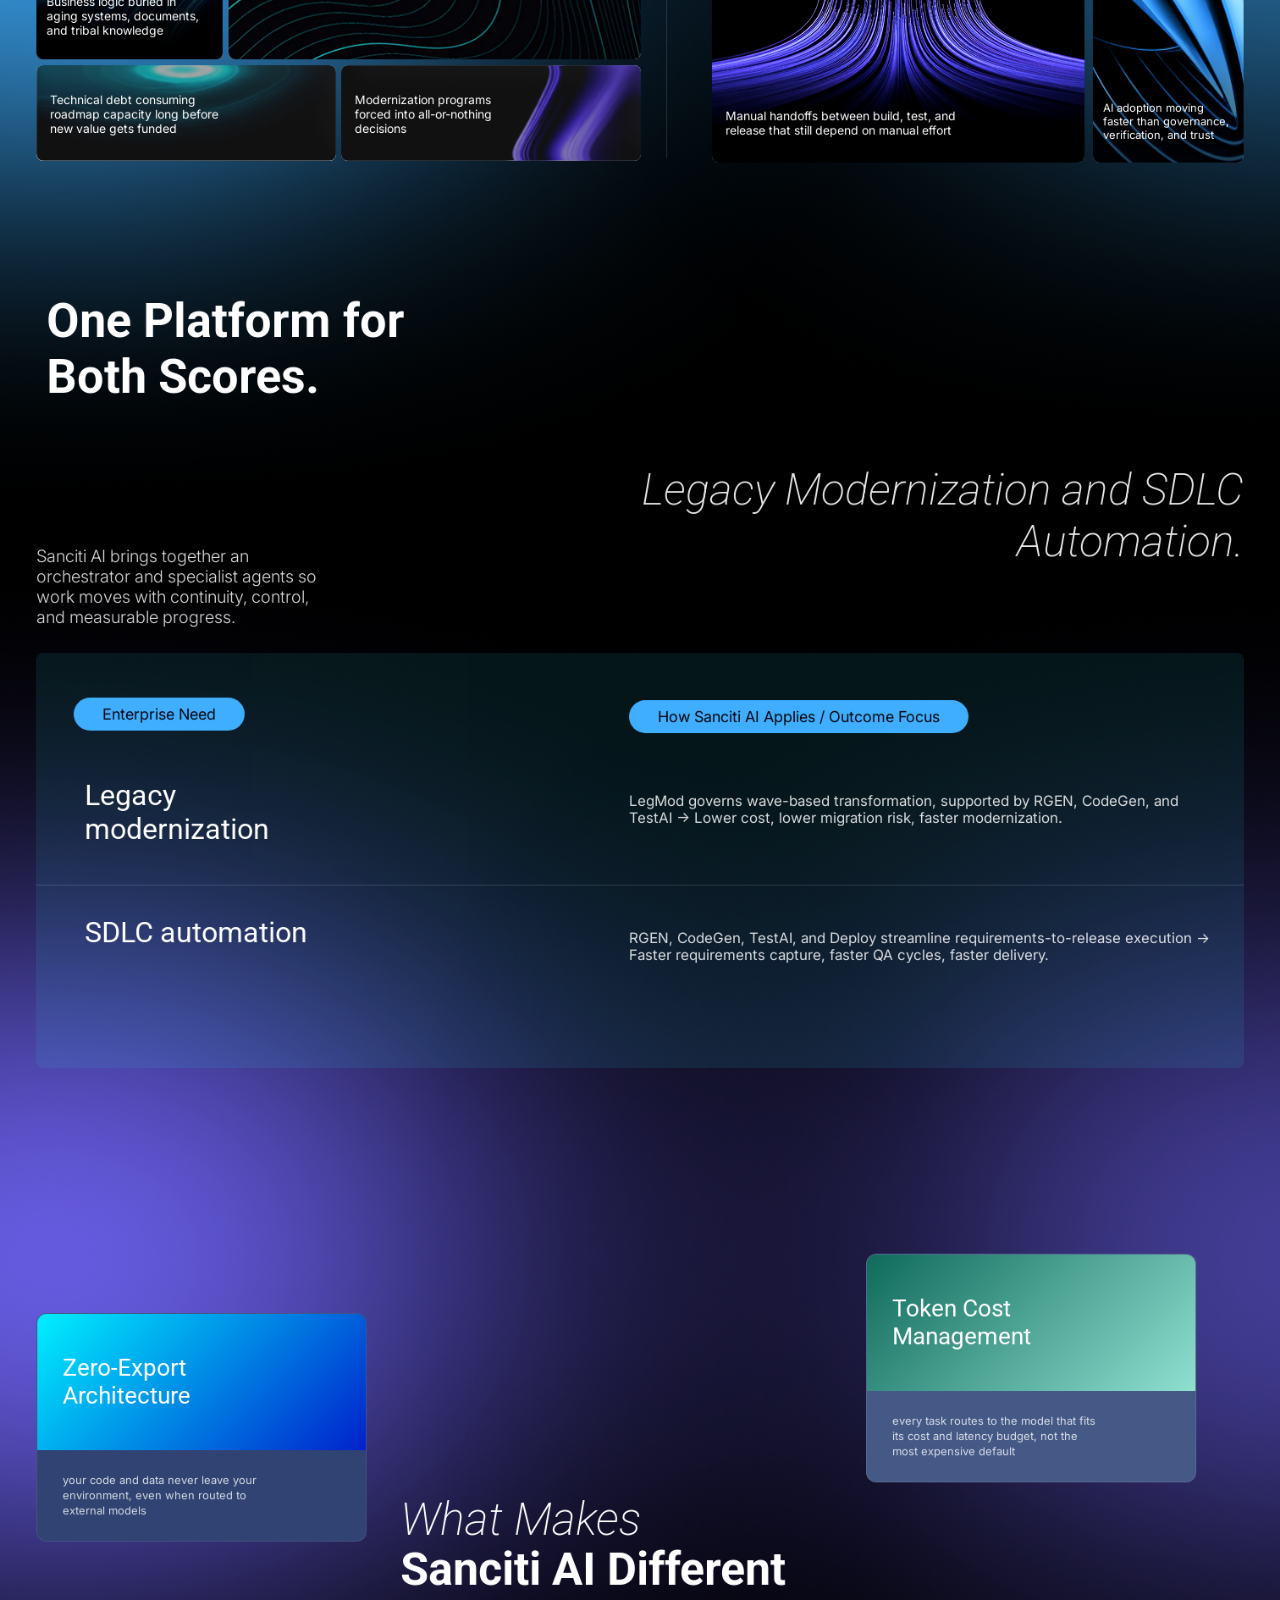
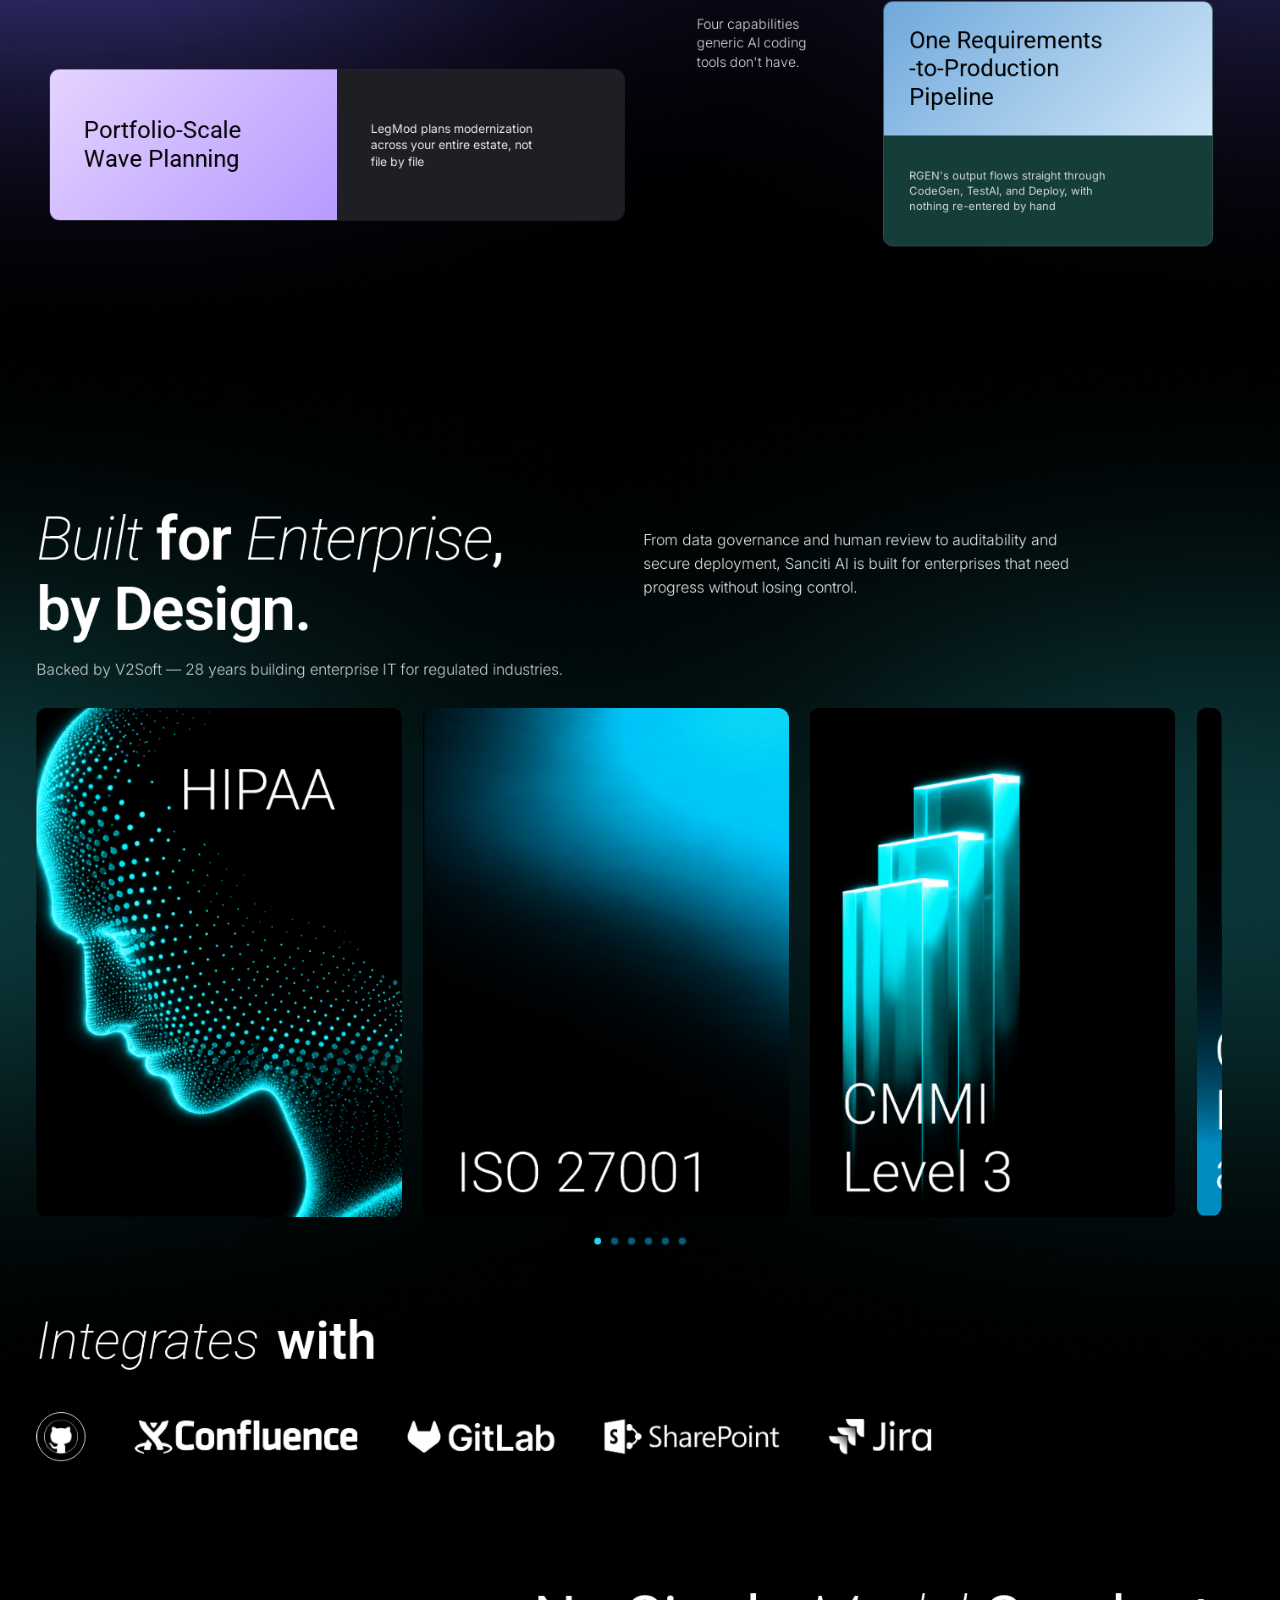
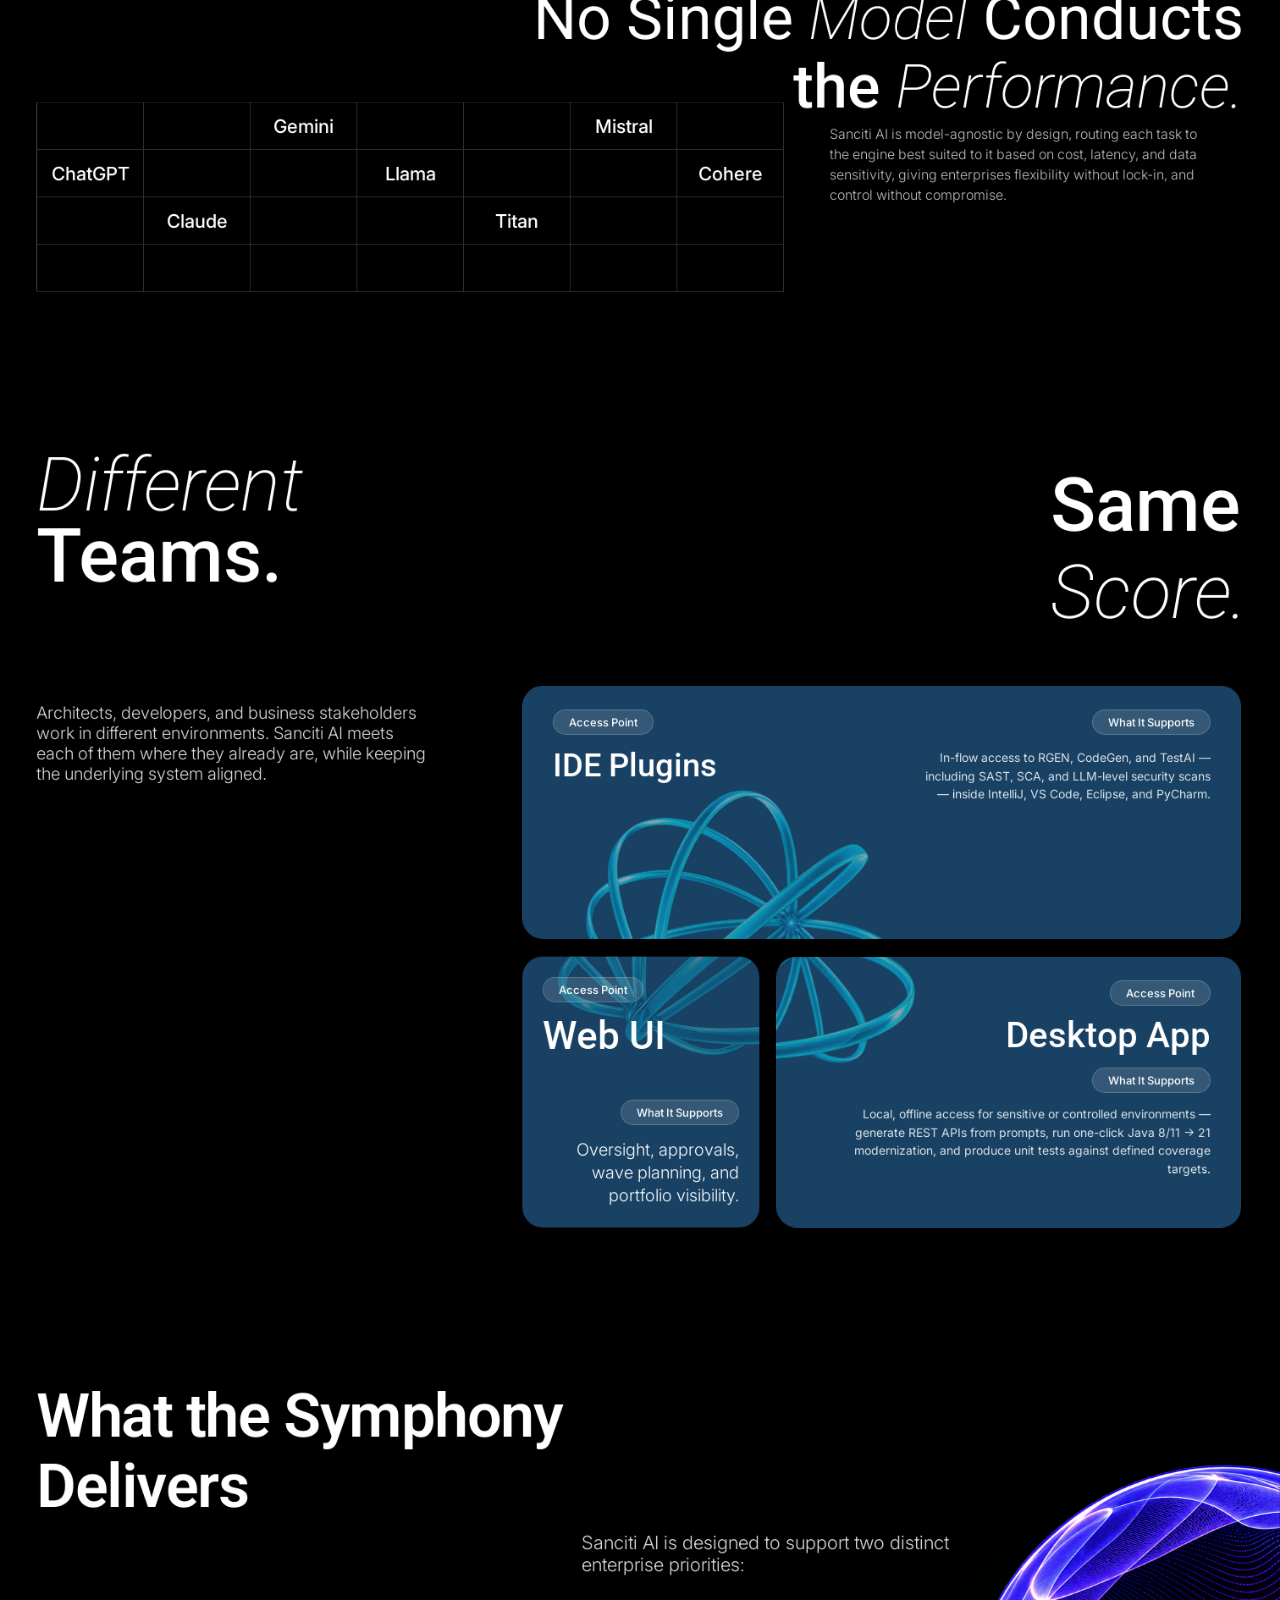
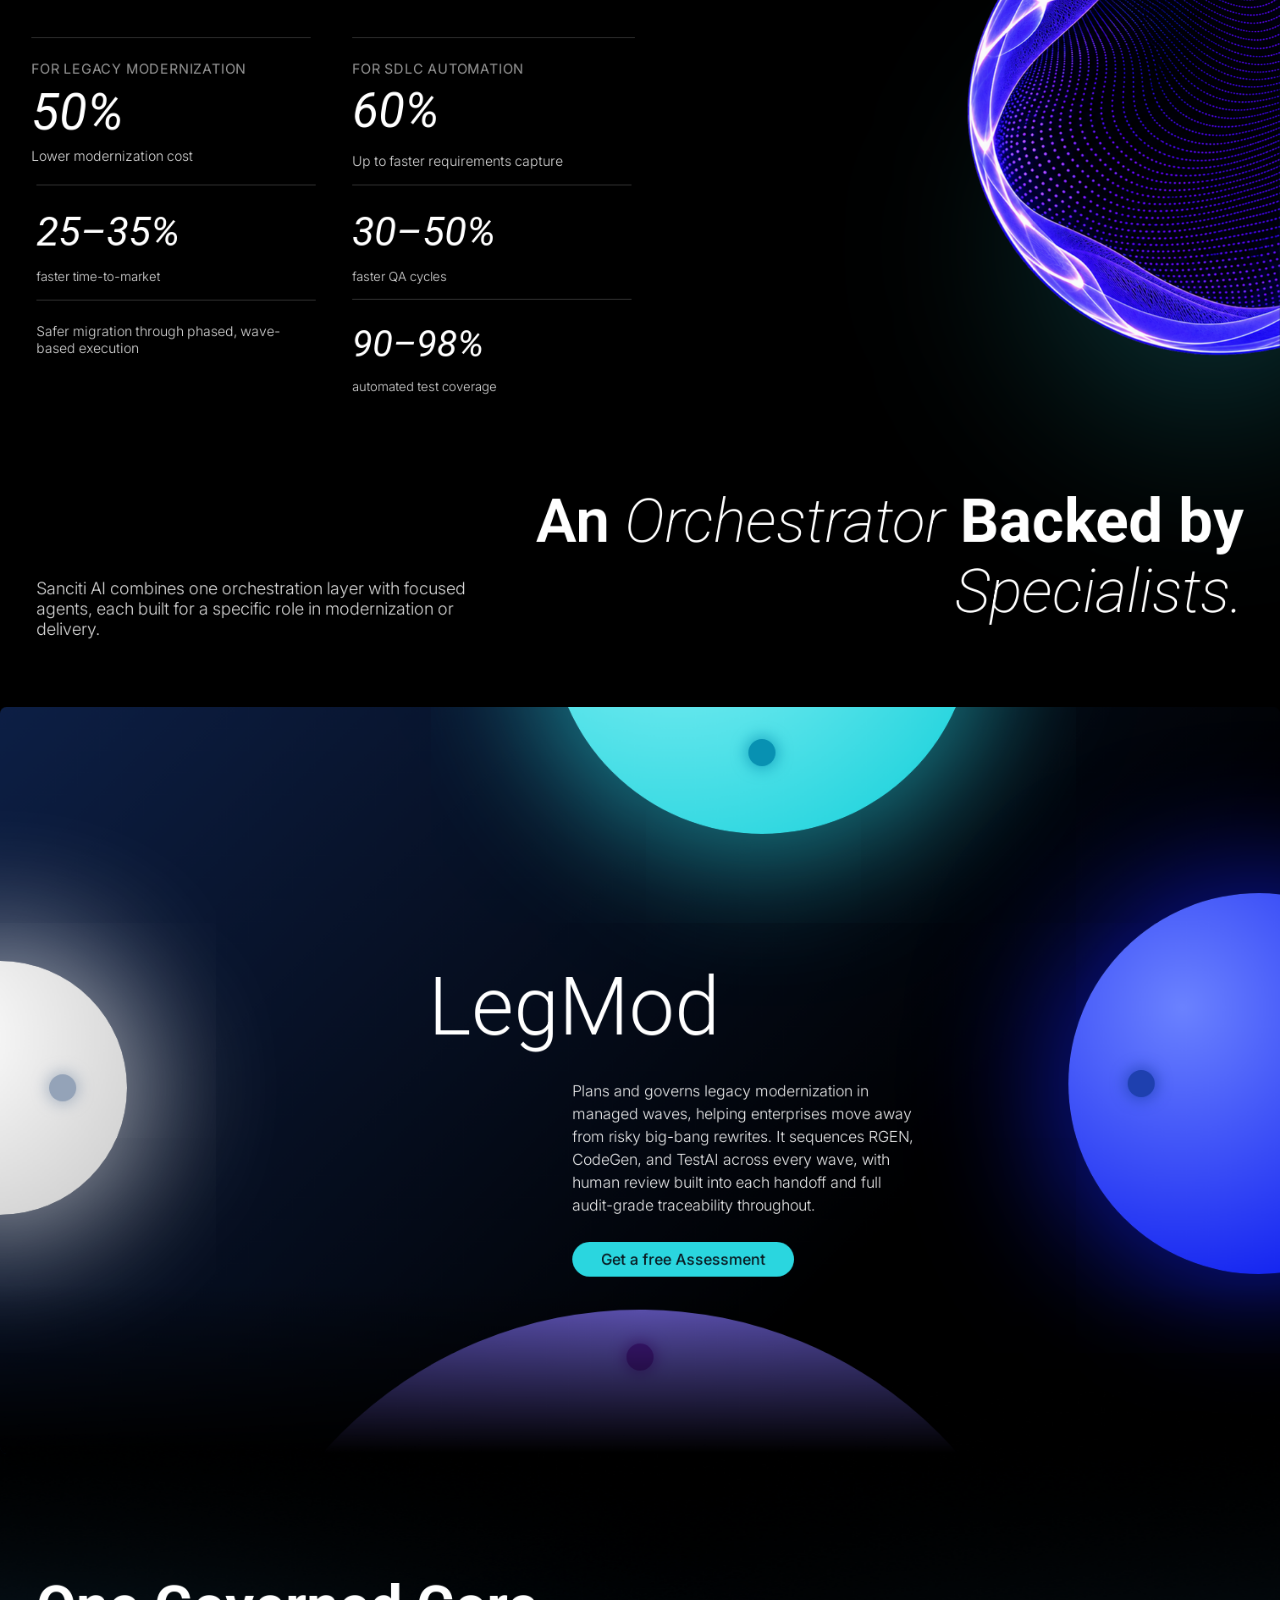
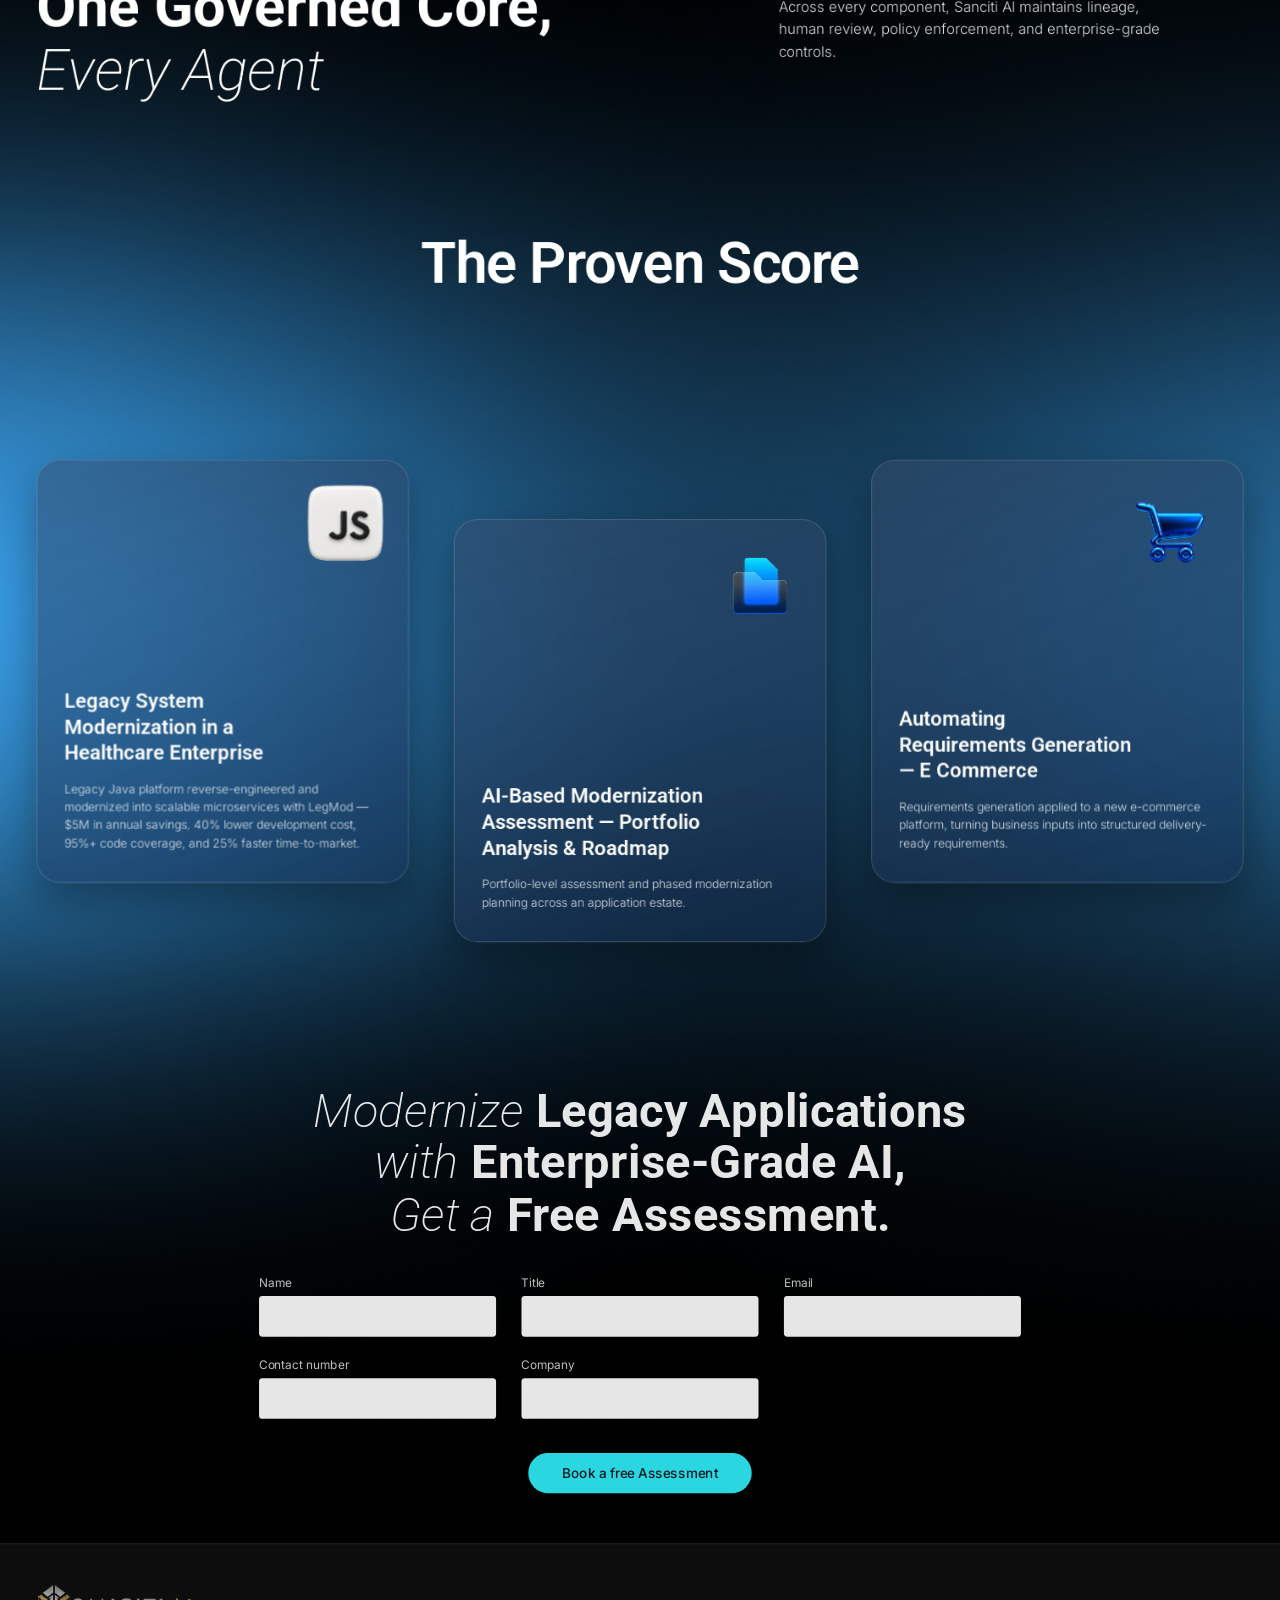
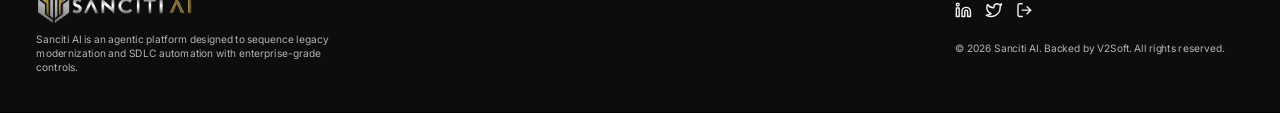
==== commit 48fd0f02: "fix: adjust playbook section downward with generous padding below header to match Figma" ====
--- a/index.html
+++ b/index.html
@@ -634,7 +634,7 @@
         </div>
       </div>
       <!-- ================= MODERNIZING PLAYBOOK (SECTION 1) ================= -->
-      <div id="playbook-desktop" class="abs desktop-playbook" style="left:0; top:100px; width:1512px; height:500px; z-index:2;">
+      <div id="playbook-desktop" class="abs desktop-playbook" style="left:0; top:180px; width:1512px; height:520px; z-index:2;">
         <!-- Ambient Glow -->
         <div class="abs glow float-slow"
           style="left:-160px; top:-60px; width:850px; height:850px; background:radial-gradient(circle, rgba(42,214,223,.18), transparent 70%); pointer-events:none; z-index:0;">
@@ -712,7 +712,7 @@
       </div>
 
       <!-- ================= HERO: ONE PLATFORM (SECTION 2) ================= -->
-      <div class="abs desktop-hero" style="left:0; top:640px; width:1512px; height:550px; z-index:1;">
+      <div class="abs desktop-hero" style="left:0; top:720px; width:1512px; height:550px; z-index:1;">
         <!-- Ambient Glows -->
         <div class="abs glow float-slower pulse"
           style="left:-300px; top:100px; width:650px; height:650px; background:radial-gradient(circle, rgba(115,104,255,.3), transparent 70%); pointer-events:none;">
@@ -753,7 +753,7 @@
 
       <!-- decorative blob between hero and gaps -->
       <div class="abs glow float-slowest"
-        style="left:-494px; top:850px; width:984px; height:658px; overflow:hidden; opacity:.6; pointer-events:none;">
+        style="left:-494px; top:930px; width:984px; height:658px; overflow:hidden; opacity:.6; pointer-events:none;">
         <img alt="" src="assets/img/image_2.png" style="width:100%; height:100%; object-fit:cover;" />
       </div>
       <div class="abs desktop-gaps" style="left:0; top:1240px; width:1512px; height:1000px;">
